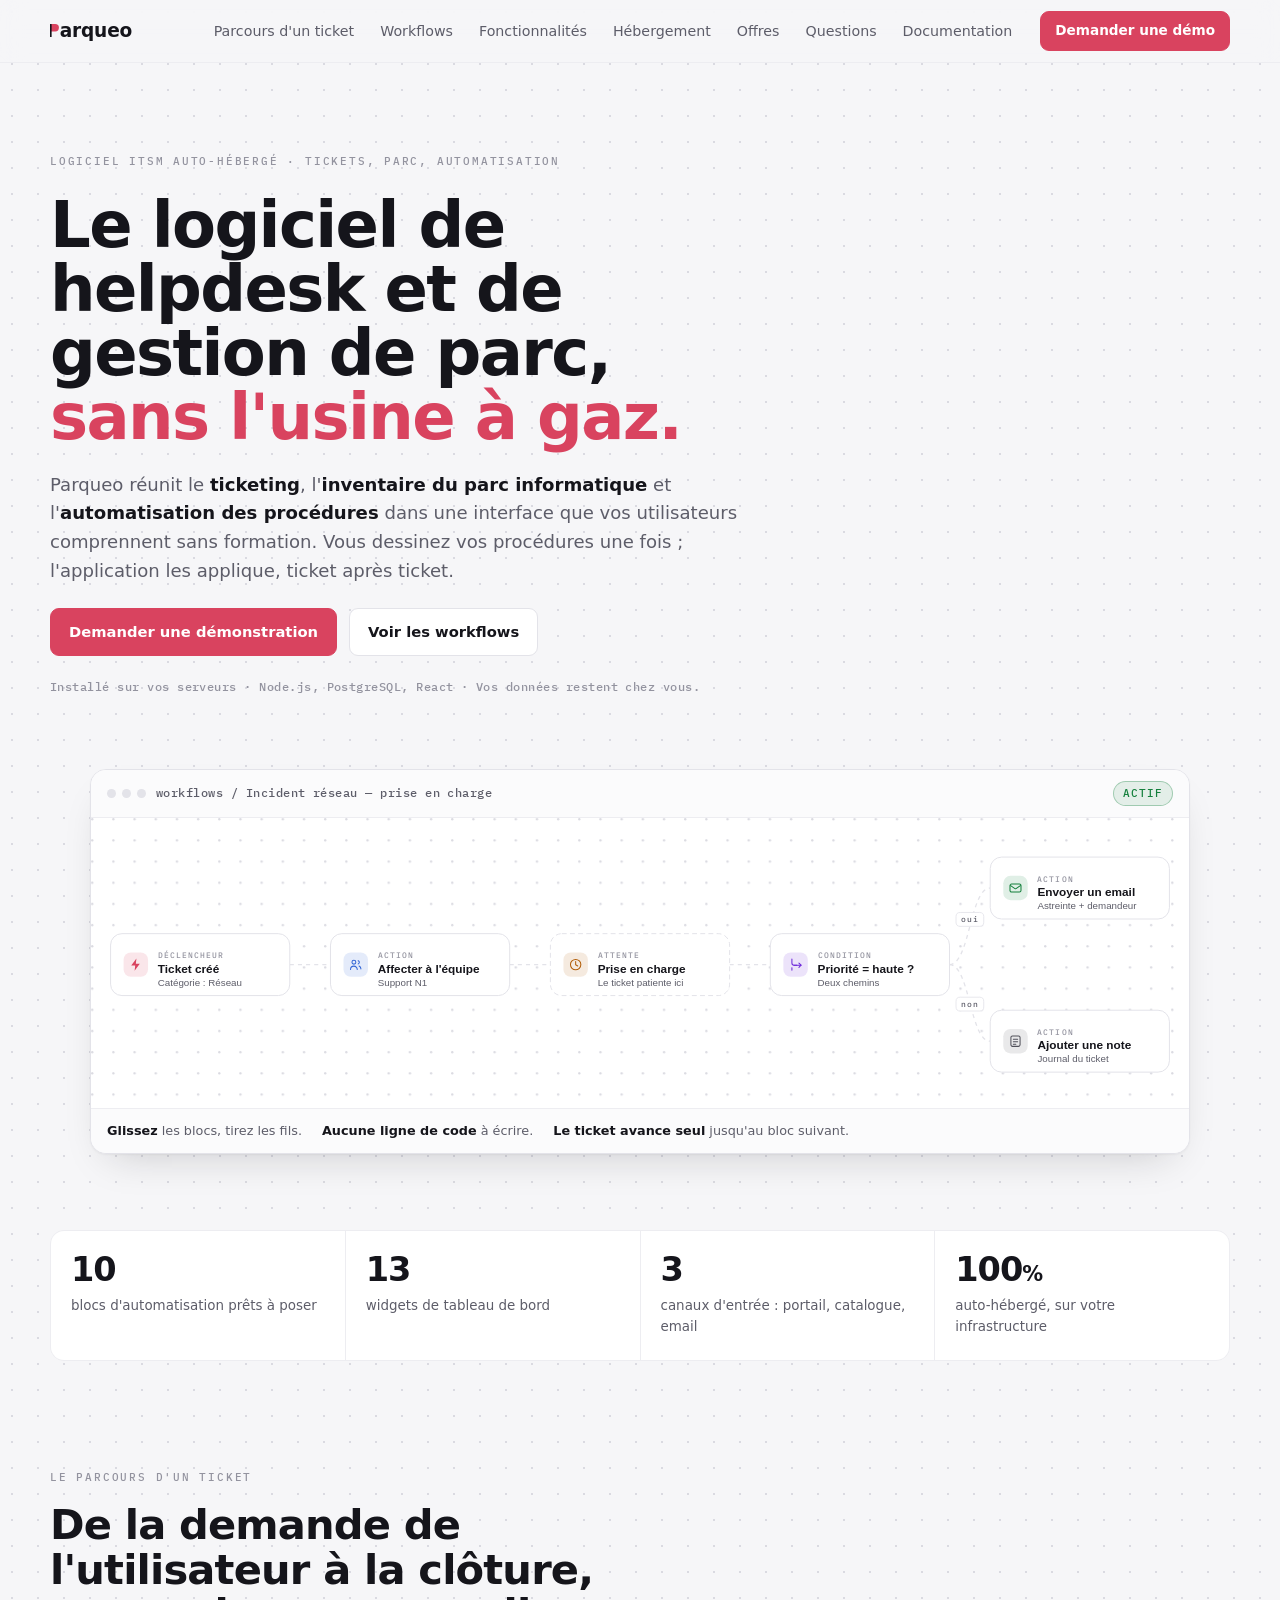
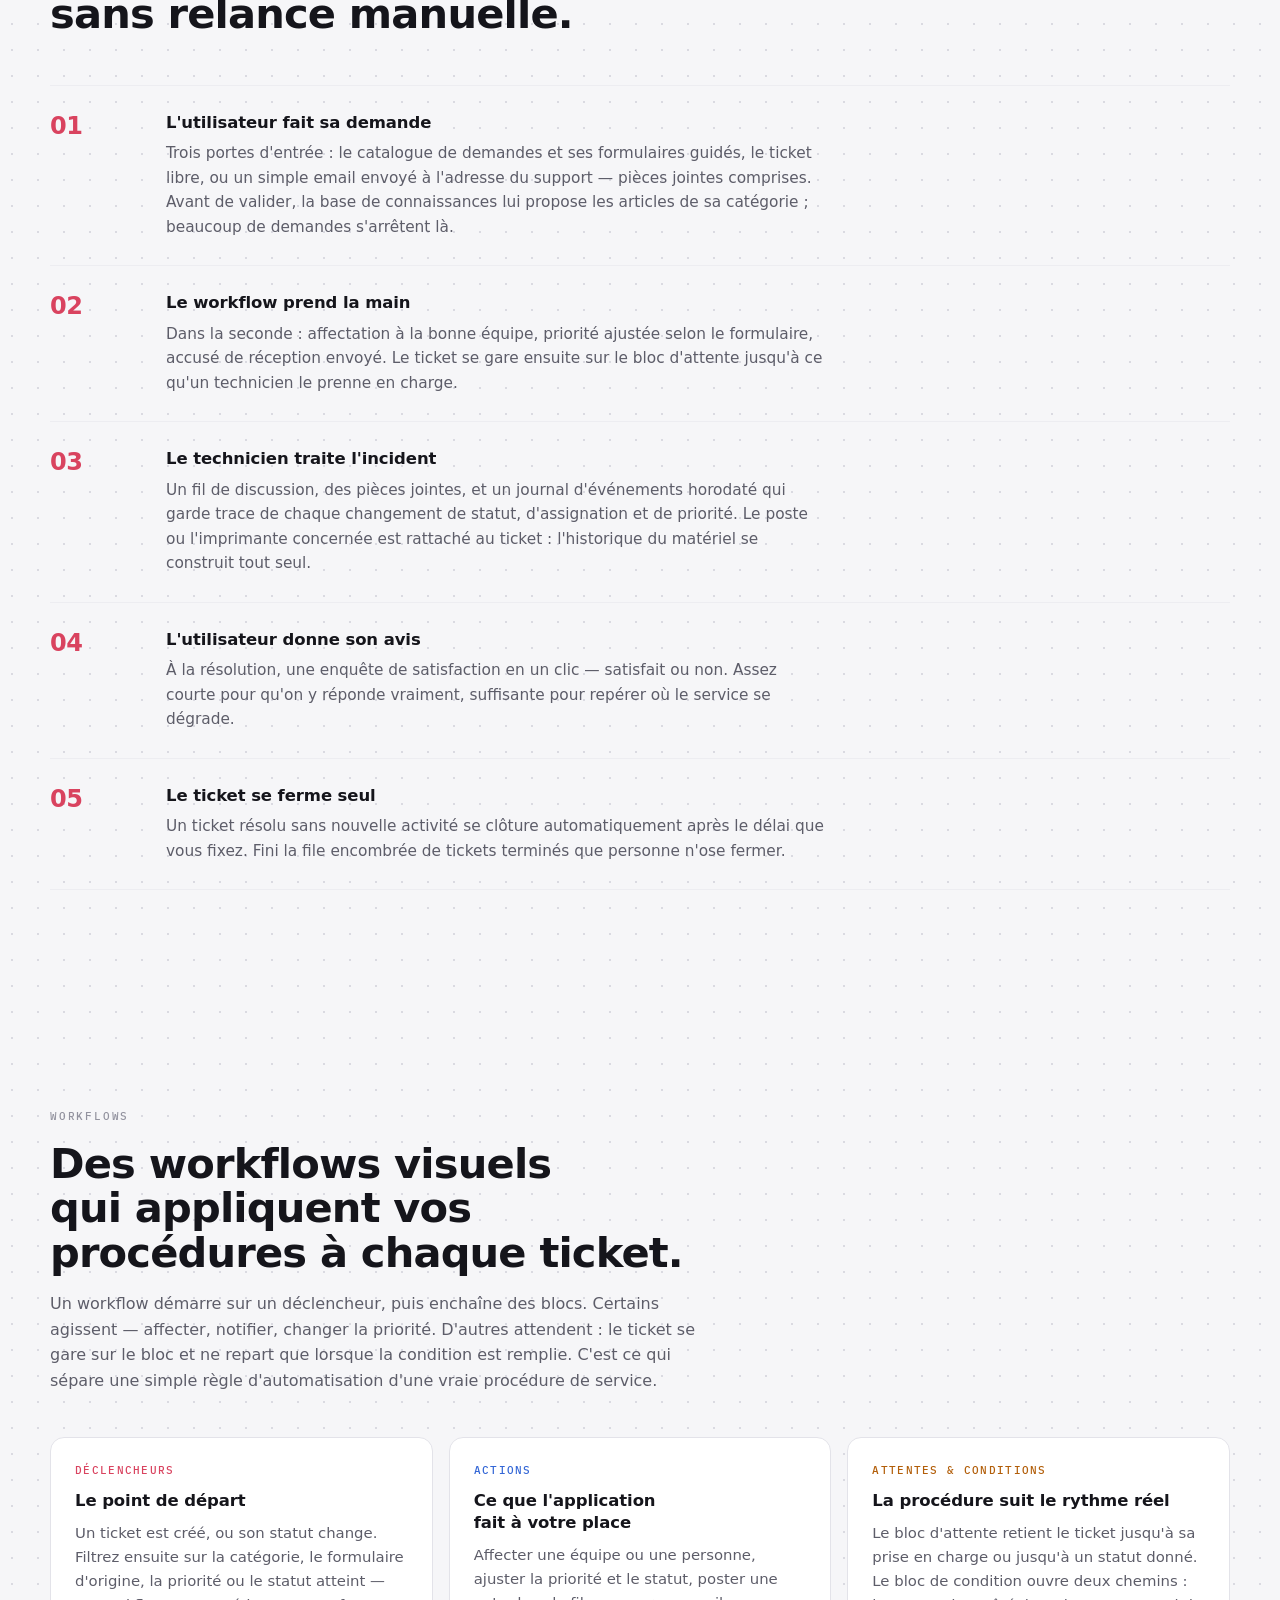
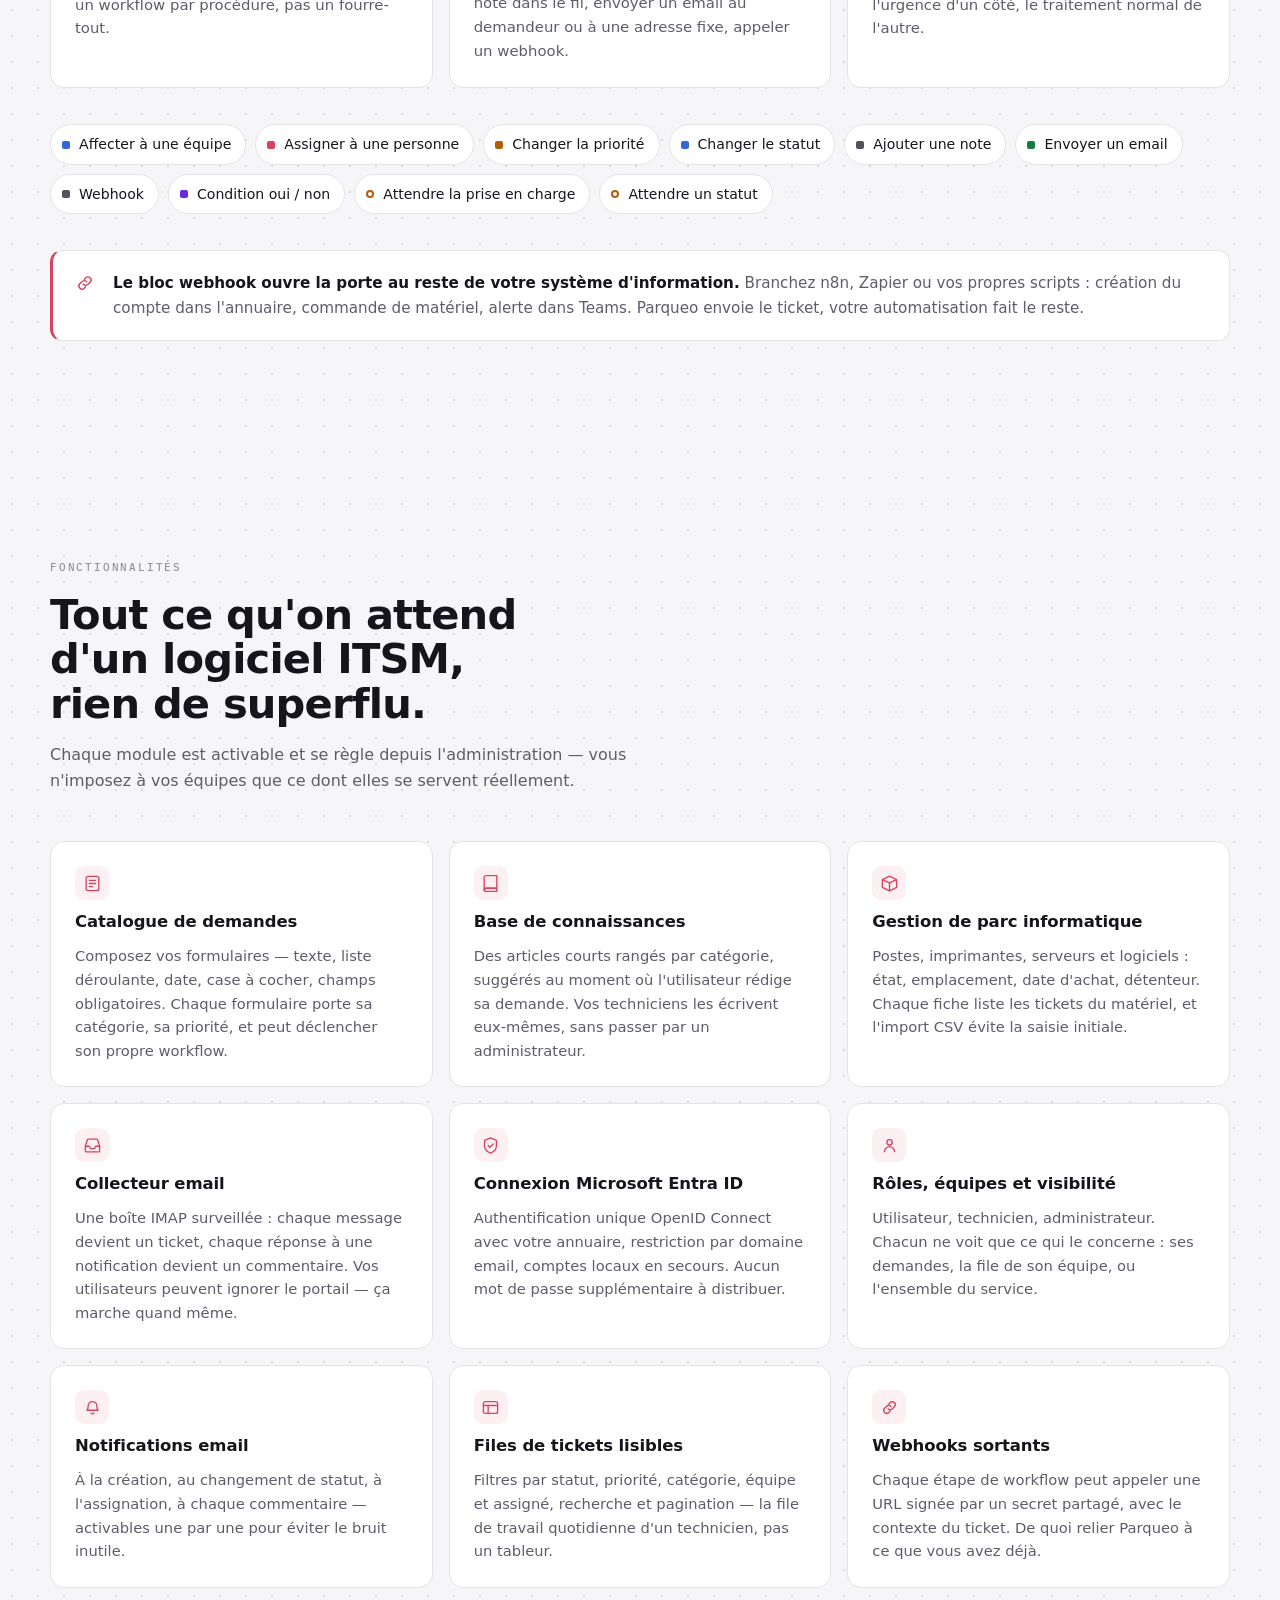
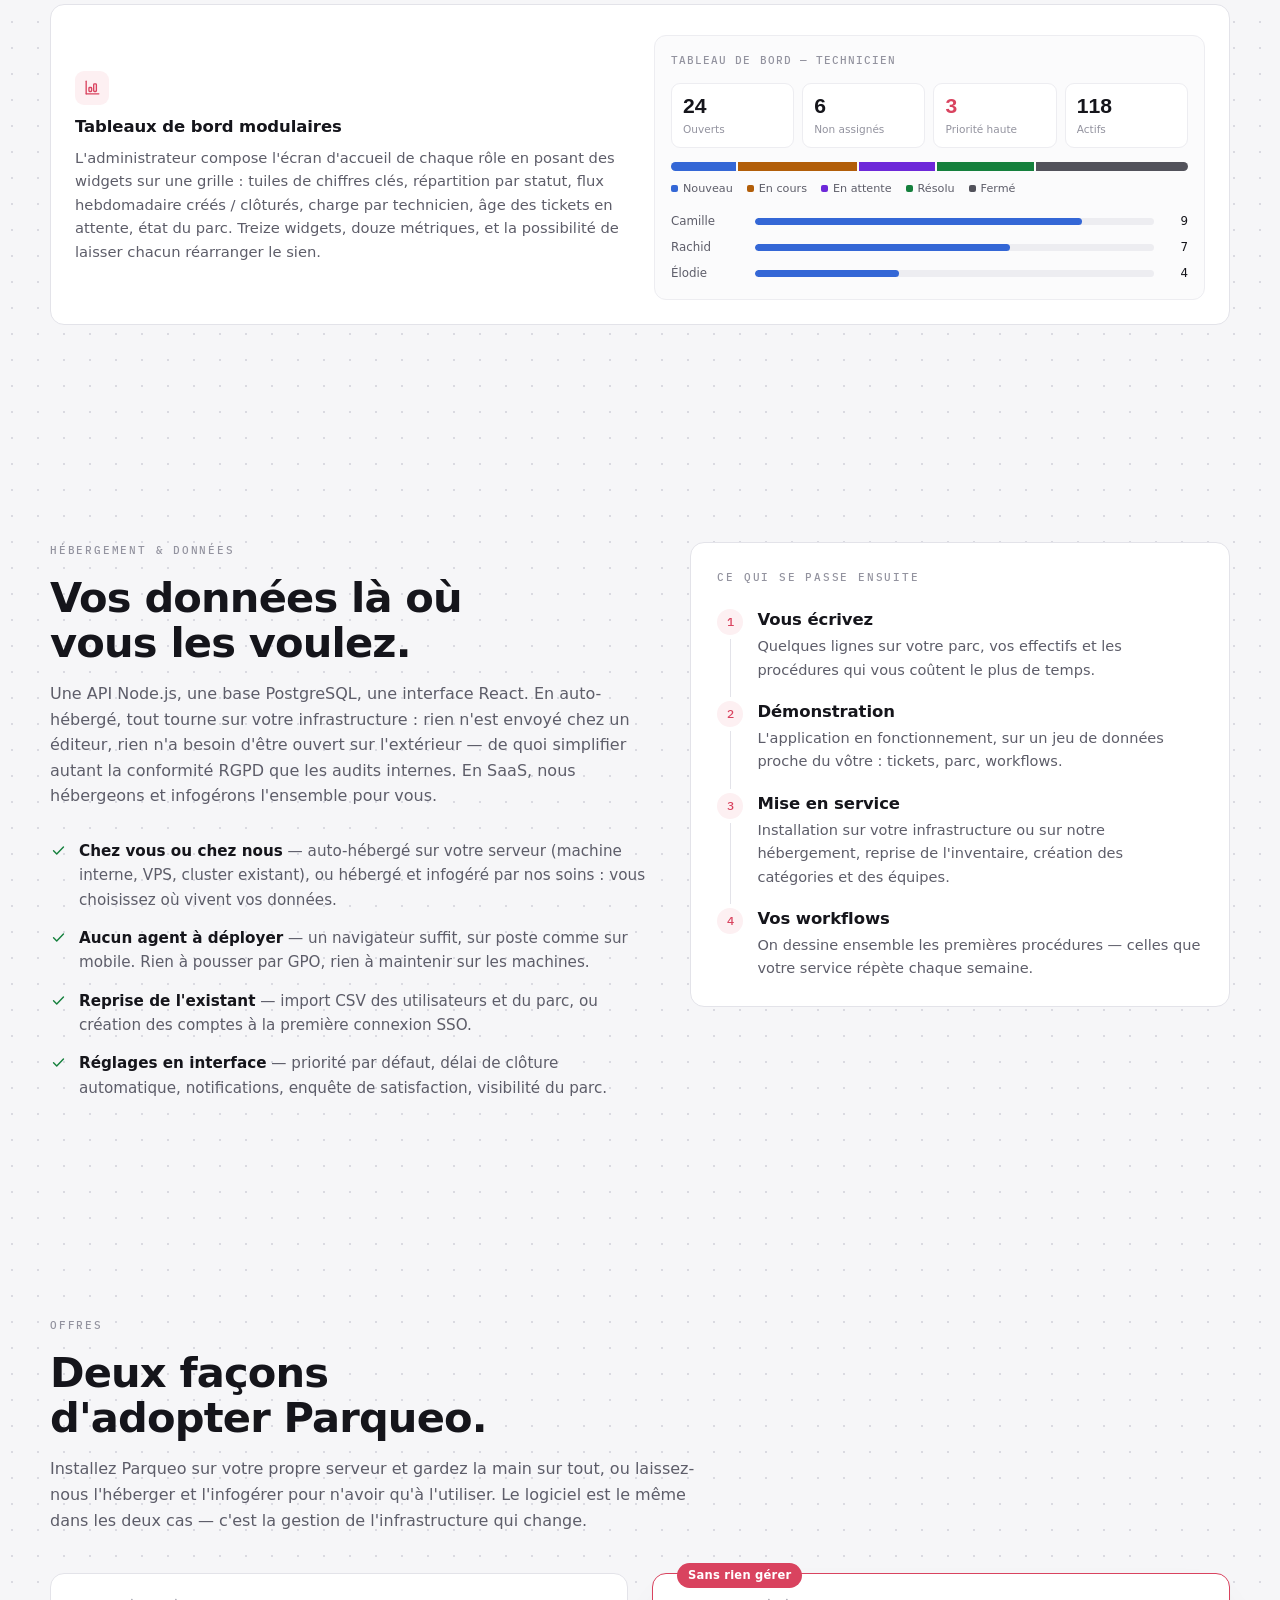
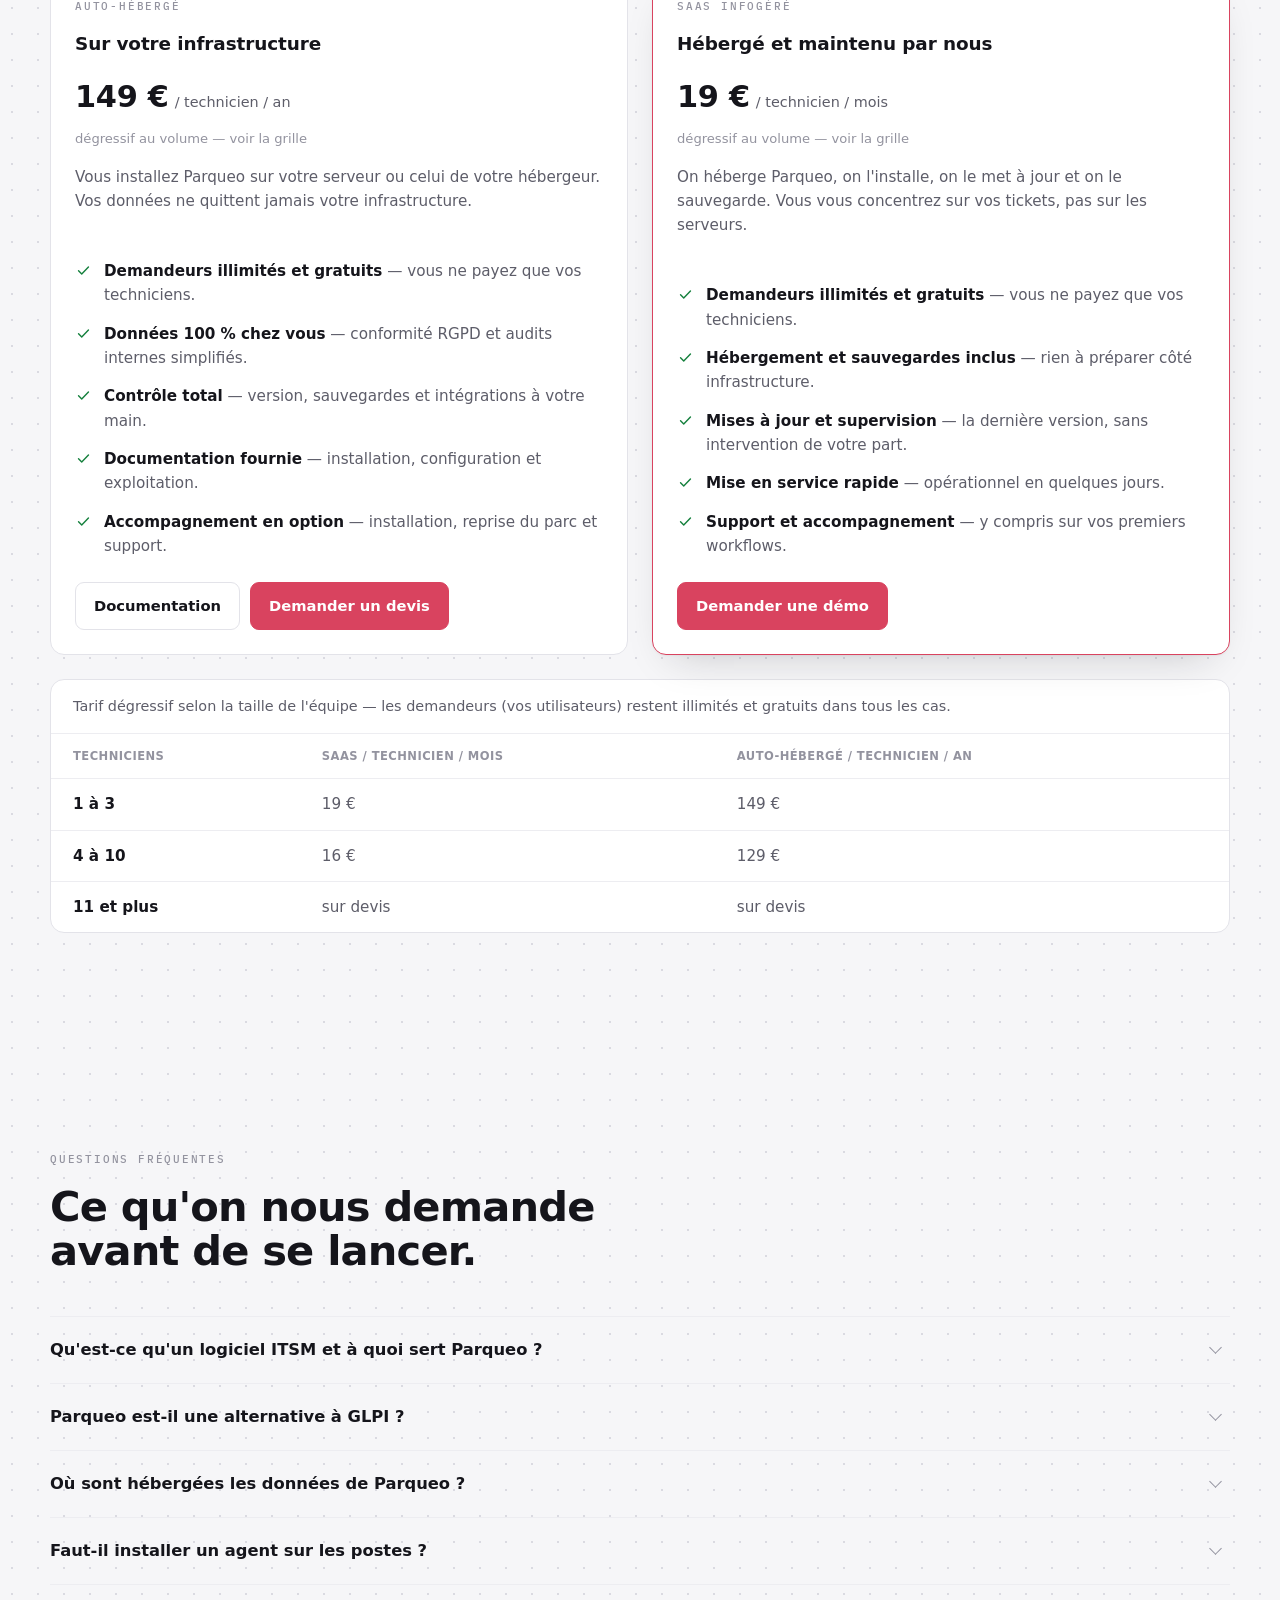
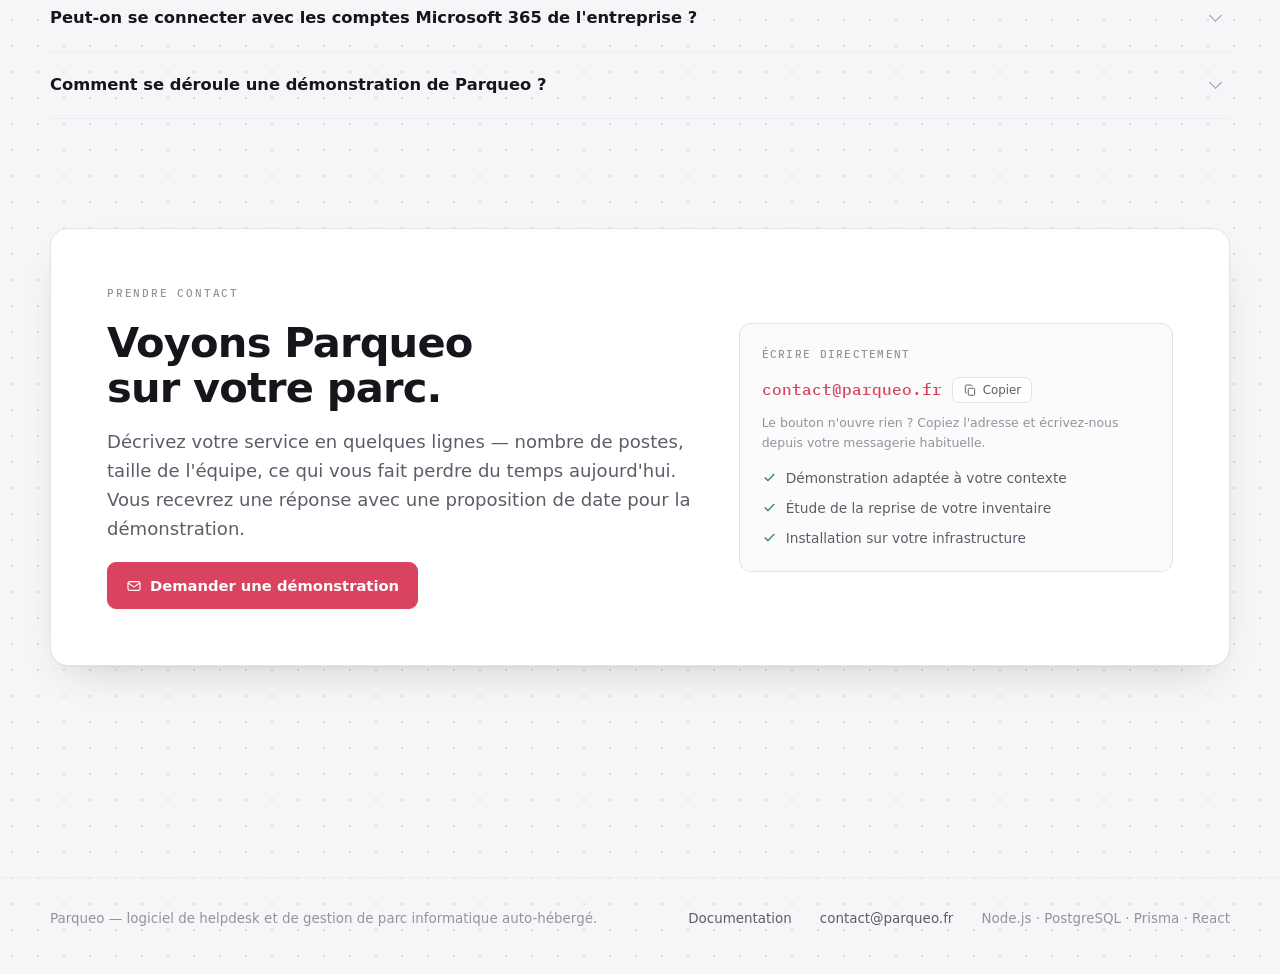
==== index.html @ beb558f3 "Offres : grille de paliers + section données assumant les deux modes - Grille tarifaire dégressive p" ====
<!doctype html>
<!--
  ADRESSE DE CONTACT — à remplacer quand la boîte mail sera prête.
  Cherchez « contact@parqueo.fr » : 8 occurrences (données structurées JSON-LD,
  liens mailto de la section contact, pied de page).

  ADRESSE DU SITE — si vous branchez un nom de domaine, remplacez
  « https://parqueo.fr/ » partout (canonical, Open Graph,
  JSON-LD, sitemap.xml, robots.txt) et ajoutez un fichier CNAME à la racine.
-->
<html lang="fr">
<head>
<meta charset="utf-8">
<meta name="viewport" content="width=device-width, initial-scale=1">
<meta name="color-scheme" content="light dark">

<title>Logiciel de ticketing et gestion de parc informatique | Parqueo</title>
<meta name="description" content="Logiciel de helpdesk et de gestion de parc auto-hébergé : ticketing, inventaire du parc informatique et workflows d'automatisation. Démo sur demande.">
<meta name="robots" content="index, follow, max-snippet:-1, max-image-preview:large, max-video-preview:-1">
<meta name="author" content="Parqueo">
<link rel="canonical" href="https://parqueo.fr/">

<meta property="og:type" content="website">
<meta property="og:site_name" content="Parqueo">
<meta property="og:locale" content="fr_FR">
<meta property="og:url" content="https://parqueo.fr/">
<meta property="og:title" content="Parqueo — logiciel de helpdesk et de gestion de parc informatique">
<meta property="og:description" content="Ticketing, inventaire du parc, catalogue de demandes et workflows visuels, dans un logiciel ITSM auto-hébergé. Démonstration sur demande.">
<meta property="og:image" content="https://parqueo.fr/og-image.png">
<meta property="og:image:width" content="1200">
<meta property="og:image:height" content="630">
<meta property="og:image:alt" content="Parqueo — le helpdesk et la gestion de parc, sans l'usine à gaz.">

<meta name="twitter:card" content="summary_large_image">
<meta name="twitter:title" content="Parqueo — logiciel de helpdesk et de gestion de parc informatique">
<meta name="twitter:description" content="Ticketing, inventaire du parc, catalogue de demandes et workflows visuels, dans un logiciel ITSM auto-hébergé.">
<meta name="twitter:image" content="https://parqueo.fr/og-image.png">

<meta name="theme-color" content="#f6f6f8" media="(prefers-color-scheme: light)">
<meta name="theme-color" content="#0e0e13" media="(prefers-color-scheme: dark)">

<link rel="icon" href="favicon.svg" type="image/svg+xml">
<link rel="preload" href="fonts/archivo.woff2" as="font" type="font/woff2" crossorigin>
<link rel="preload" href="fonts/inter.woff2" as="font" type="font/woff2" crossorigin>

<script type="application/ld+json">
{
  "@context": "https://schema.org",
  "@graph": [
    {
      "@type": "WebSite",
      "@id": "https://parqueo.fr/#website",
      "url": "https://parqueo.fr/",
      "name": "Parqueo",
      "description": "Logiciel de helpdesk et de gestion de parc informatique auto-hébergé.",
      "inLanguage": "fr-FR",
      "publisher": { "@id": "https://parqueo.fr/#organization" }
    },
    {
      "@type": "Organization",
      "@id": "https://parqueo.fr/#organization",
      "name": "Parqueo",
      "url": "https://parqueo.fr/",
      "logo": "https://parqueo.fr/favicon.svg",
      "email": "contact@parqueo.fr",
      "contactPoint": {
        "@type": "ContactPoint",
        "contactType": "sales",
        "email": "contact@parqueo.fr",
        "availableLanguage": ["fr"]
      }
    },
    {
      "@type": "SoftwareApplication",
      "@id": "https://parqueo.fr/#software",
      "name": "Parqueo",
      "applicationCategory": "BusinessApplication",
      "applicationSubCategory": "Logiciel ITSM, helpdesk et gestion de parc informatique",
      "operatingSystem": "Application web (navigateur), serveur Linux",
      "url": "https://parqueo.fr/",
      "image": "https://parqueo.fr/og-image.png",
      "inLanguage": "fr-FR",
      "softwareRequirements": "Node.js, PostgreSQL",
      "description": "Logiciel de helpdesk et de gestion de parc informatique auto-hébergé : ticketing, inventaire des équipements, catalogue de demandes, base de connaissances et workflows d'automatisation visuels.",
      "featureList": [
        "Ticketing avec statuts, priorités, équipes et assignation",
        "Workflows visuels : déclencheurs, actions, blocs d'attente et conditions",
        "Gestion de parc informatique : postes, imprimantes, serveurs, logiciels",
        "Catalogue de demandes et formulaires personnalisables",
        "Base de connaissances suggérée à la création du ticket",
        "Collecteur email IMAP : un message devient un ticket",
        "Authentification SSO Microsoft Entra ID (OpenID Connect)",
        "Tableaux de bord modulaires par rôle",
        "Notifications email et clôture automatique des tickets résolus",
        "Webhooks sortants vers n8n, Zapier ou vos scripts"
      ],
      "publisher": { "@id": "https://parqueo.fr/#organization" }
    },
    {
      "@type": "FAQPage",
      "@id": "https://parqueo.fr/#faq",
      "mainEntity": [
        {
          "@type": "Question",
          "name": "Qu'est-ce qu'un logiciel ITSM et à quoi sert Parqueo ?",
          "acceptedAnswer": {
            "@type": "Answer",
            "text": "Un logiciel ITSM organise le travail d'un service informatique : réception des demandes des utilisateurs, suivi des incidents, inventaire des équipements. Parqueo réunit ces trois volets — ticketing, gestion de parc et automatisation des procédures — dans une seule application web, installée sur vos serveurs."
          }
        },
        {
          "@type": "Question",
          "name": "Parqueo est-il une alternative à GLPI ?",
          "acceptedAnswer": {
            "@type": "Answer",
            "text": "Parqueo couvre les usages quotidiens d'un service informatique — tickets, parc, catalogue de demandes, base de connaissances — avec une interface pensée pour être prise en main sans formation. Les workflows visuels remplacent les règles métier et le plugin de formulaires que l'on ajoute habituellement à GLPI."
          }
        },
        {
          "@type": "Question",
          "name": "Où sont hébergées les données de Parqueo ?",
          "acceptedAnswer": {
            "@type": "Answer",
            "text": "Sur votre infrastructure. Parqueo est une application Node.js avec une base PostgreSQL, installée sur votre serveur ou celui de votre hébergeur. Aucune donnée de ticket, aucun inventaire et aucune pièce jointe ne transite par un service tiers, ce qui simplifie la conformité RGPD."
          }
        },
        {
          "@type": "Question",
          "name": "Faut-il installer un agent sur les postes ?",
          "acceptedAnswer": {
            "@type": "Answer",
            "text": "Non. Parqueo s'utilise depuis un navigateur, sur poste comme sur mobile. L'inventaire du parc se remplit par saisie ou par import CSV, et se met à jour au fil des tickets rattachés aux équipements."
          }
        },
        {
          "@type": "Question",
          "name": "Peut-on se connecter avec les comptes Microsoft 365 de l'entreprise ?",
          "acceptedAnswer": {
            "@type": "Answer",
            "text": "Oui. Parqueo gère l'authentification unique avec Microsoft Entra ID via OpenID Connect, avec restriction par domaine email. Les comptes locaux restent disponibles pour les prestataires ou les accès de secours."
          }
        },
        {
          "@type": "Question",
          "name": "Comment se déroule une démonstration de Parqueo ?",
          "acceptedAnswer": {
            "@type": "Answer",
            "text": "Écrivez-nous en décrivant votre parc et vos procédures actuelles. Nous vous montrons l'application sur un jeu de données proche du vôtre, puis nous étudions ensemble la reprise de votre inventaire et la configuration de vos premiers workflows."
          }
        }
      ]
    }
  ]
}
</script>

<style>
  *, *::before, *::after { box-sizing: border-box; }
  body { margin: 0; }
  img { max-width: 100%; height: auto; }

  @font-face {
    font-family: 'Archivo';
    src: url(fonts/archivo.woff2) format('woff2');
    font-weight: 400 700;
    font-stretch: 100% 125%;
    font-display: swap;
  }
  @font-face {
    font-family: 'InterVar';
    src: url(fonts/inter.woff2) format('woff2');
    font-weight: 100 900;
    font-display: swap;
  }
  @font-face {
    font-family: 'PlexMono';
    src: url(fonts/plexmono.woff2) format('woff2');
    font-weight: 500;
    font-display: swap;
  }

  :root {
    --canvas: #f6f6f8;
    --surface: #ffffff;
    --surface-2: #fbfbfc;
    --line: #e3e3e9;
    --line-soft: #ededf1;
    --ink: #15151b;
    --ink-soft: #5d5d69;
    --ink-faint: #93939f;
    --accent: #d9435f;
    --accent-strong: #bf3651;
    --accent-soft: #fdf0f2;
    --n-blue: #3467d6;
    --n-amber: #b25e09;
    --n-violet: #6d28d9;
    --n-green: #15803d;
    --n-grey: #52525b;
    --dot: #dadae1;
    --on-accent: #ffffff;
    --lift: 0 1px 2px rgba(21, 21, 27, .04), 0 18px 40px -20px rgba(21, 21, 27, .22);
  }

  @media (prefers-color-scheme: dark) {
    :root {
      --canvas: #0e0e13;
      --surface: #16161d;
      --surface-2: #1b1b24;
      --line: #2b2b36;
      --line-soft: #232430;
      --ink: #edeef2;
      --ink-soft: #9fa0ad;
      --ink-faint: #6e6f7c;
      --accent: #ff6b83;
      --accent-strong: #ff8b9d;
      --accent-soft: #2c1720;
      --n-blue: #7ba3f5;
      --n-amber: #dca35c;
      --n-violet: #a98cfb;
      --n-green: #4ec98a;
      --n-grey: #a3a3ae;
      --dot: #262631;
      --on-accent: #1a0d11;
      --lift: 0 1px 2px rgba(0, 0, 0, .4), 0 18px 40px -20px rgba(0, 0, 0, .7);
    }
  }

  :root[data-theme="dark"] {
    --canvas: #0e0e13;
    --surface: #16161d;
    --surface-2: #1b1b24;
    --line: #2b2b36;
    --line-soft: #232430;
    --ink: #edeef2;
    --ink-soft: #9fa0ad;
    --ink-faint: #6e6f7c;
    --accent: #ff6b83;
    --accent-strong: #ff8b9d;
    --accent-soft: #2c1720;
    --n-blue: #7ba3f5;
    --n-amber: #dca35c;
    --n-violet: #a98cfb;
    --n-green: #4ec98a;
    --n-grey: #a3a3ae;
    --dot: #262631;
    --on-accent: #1a0d11;
    --lift: 0 1px 2px rgba(0, 0, 0, .4), 0 18px 40px -20px rgba(0, 0, 0, .7);
  }

  :root[data-theme="light"] {
    --canvas: #f6f6f8;
    --surface: #ffffff;
    --surface-2: #fbfbfc;
    --line: #e3e3e9;
    --line-soft: #ededf1;
    --ink: #15151b;
    --ink-soft: #5d5d69;
    --ink-faint: #93939f;
    --accent: #d9435f;
    --accent-strong: #bf3651;
    --accent-soft: #fdf0f2;
    --n-blue: #3467d6;
    --n-amber: #b25e09;
    --n-violet: #6d28d9;
    --n-green: #15803d;
    --n-grey: #52525b;
    --dot: #dadae1;
    --on-accent: #ffffff;
    --lift: 0 1px 2px rgba(21, 21, 27, .04), 0 18px 40px -20px rgba(21, 21, 27, .22);
  }

  body {
    background-color: var(--canvas);
    background-image: radial-gradient(var(--dot) 1px, transparent 1px);
    background-size: 26px 26px;
    background-position: -1px -1px;
    color: var(--ink);
    font-family: 'InterVar', system-ui, sans-serif;
    font-size: 16px;
    line-height: 1.6;
    -webkit-font-smoothing: antialiased;
    overflow-x: hidden;
  }

  ::selection { background: var(--accent); color: var(--on-accent); }

  a { color: inherit; }

  :is(a, button, summary):focus-visible {
    outline: 2px solid var(--accent);
    outline-offset: 3px;
    border-radius: 4px;
  }

  .wrap { width: min(100% - 40px, 1180px); margin-inline: auto; }

  .skip {
    position: absolute;
    left: -9999px;
    top: 0;
    background: var(--surface);
    padding: 10px 16px;
    border: 1px solid var(--line);
    border-radius: 8px;
    z-index: 100;
  }
  .skip:focus { left: 12px; top: 12px; }

  /* ---------- type ---------- */
  .eyebrow {
    font-family: 'PlexMono', ui-monospace, monospace;
    font-size: .7rem;
    font-weight: 500;
    letter-spacing: .16em;
    text-transform: uppercase;
    color: var(--ink-faint);
  }

  h1, h2, h3, .num {
    font-family: 'Archivo', system-ui, sans-serif;
    font-stretch: 118%;
    text-wrap: balance;
    margin: 0;
  }

  h1 {
    font-size: clamp(2.4rem, 5.6vw, 4rem);
    font-weight: 700;
    line-height: 1;
    letter-spacing: -.025em;
  }

  h2 {
    font-size: clamp(1.85rem, 3.4vw, 2.6rem);
    font-weight: 700;
    line-height: 1.07;
    letter-spacing: -.02em;
  }

  h3 {
    font-family: 'InterVar', system-ui, sans-serif;
    font-stretch: normal;
    font-size: 1.03rem;
    font-weight: 620;
    letter-spacing: -.005em;
    line-height: 1.35;
  }

  p { margin: 0; }
  .lede { font-size: 1.13rem; color: var(--ink-soft); max-width: 62ch; }
  .body-soft { color: var(--ink-soft); max-width: 64ch; }
  strong { font-weight: 600; color: var(--ink); }

  /* ---------- nav ---------- */
  .nav {
    position: sticky;
    top: 0;
    z-index: 40;
    background: color-mix(in srgb, var(--canvas) 82%, transparent);
    backdrop-filter: blur(12px);
    border-bottom: 1px solid var(--line-soft);
  }
  .nav-in { display: flex; align-items: center; gap: 28px; height: 62px; }
  .brand {
    font-size: 1.16rem;
    font-weight: 620;
    letter-spacing: -.01em;
    text-decoration: none;
    margin-right: auto;
    white-space: nowrap;
  }
  /* Le symbole tient lieu de P dans « Parqueo » : cadré au ras de la lettre,
     posé sur la ligne de base, dimensionné en em pour suivre le texte parent.
     .72em = hauteur de capitale ; .48em = ratio exact du tracé (12/18). */
  .brand .mk {
    display: inline-block;
    vertical-align: baseline;
    height: .72em;
    width: .48em;
    margin-right: .045em;
  }
  .nav-links { display: flex; gap: 26px; font-size: .89rem; color: var(--ink-soft); }
  .nav-links a { text-decoration: none; }
  .nav-links a:hover { color: var(--ink); }
  @media (max-width: 900px) { .nav-links { display: none; } }

  /* ---------- boutons ---------- */
  .btn {
    display: inline-flex;
    align-items: center;
    gap: 8px;
    padding: 11px 18px;
    border-radius: 9px;
    font-size: .92rem;
    font-weight: 550;
    text-decoration: none;
    border: 1px solid transparent;
    transition: background-color .15s ease, border-color .15s ease;
  }
  .btn-primary { background: var(--accent); border-color: var(--accent); color: var(--on-accent); }
  .btn-primary:hover { background: var(--accent-strong); border-color: var(--accent-strong); }
  .btn-ghost { border-color: var(--line); background: var(--surface); color: var(--ink); }
  .btn-ghost:hover { border-color: var(--ink-faint); }
  .btn-sm { padding: 8px 14px; font-size: .85rem; }

  /* ---------- hero ---------- */
  .hero { padding-block: clamp(52px, 7vw, 96px) 0; }
  .hero-copy { display: flex; flex-direction: column; gap: 22px; }
  .hero h1 { max-width: 17ch; }
  .hero-accent { color: var(--accent); }
  .hero-cta { display: flex; flex-wrap: wrap; gap: 12px; align-items: center; }
  .hero-note {
    font-family: 'PlexMono', ui-monospace, monospace;
    font-size: .74rem;
    color: var(--ink-faint);
    letter-spacing: .04em;
  }

  /* ---------- canvas workflow ---------- */
  .canvas-panel {
    margin-top: clamp(44px, 6vw, 72px);
    background: var(--surface);
    border: 1px solid var(--line);
    border-radius: 16px;
    box-shadow: var(--lift);
    overflow: hidden;
  }
  .canvas-bar {
    display: flex;
    align-items: center;
    gap: 10px;
    padding: 11px 16px;
    border-bottom: 1px solid var(--line-soft);
    background: var(--surface-2);
  }
  .canvas-bar .dotrow { display: flex; gap: 6px; }
  .canvas-bar .dotrow i { width: 9px; height: 9px; border-radius: 50%; background: var(--line); display: block; }
  .canvas-name {
    font-family: 'PlexMono', ui-monospace, monospace;
    font-size: .74rem;
    color: var(--ink-soft);
    letter-spacing: .04em;
  }
  .canvas-pill {
    margin-left: auto;
    font-family: 'PlexMono', ui-monospace, monospace;
    font-size: .66rem;
    letter-spacing: .1em;
    text-transform: uppercase;
    color: var(--n-green);
    border: 1px solid color-mix(in srgb, var(--n-green) 32%, transparent);
    background: color-mix(in srgb, var(--n-green) 10%, transparent);
    padding: 3px 9px;
    border-radius: 999px;
  }
  .canvas-scroll { overflow-x: auto; }
  .canvas-scroll svg { display: block; width: 100%; min-width: 900px; height: auto; }

  .wf-dots { fill: var(--dot); }
  .wf-wire {
    fill: none;
    stroke: var(--line);
    stroke-width: 1.6;
    stroke-dasharray: 5 5;
    animation: flow 1.4s linear infinite;
  }
  @keyframes flow { to { stroke-dashoffset: -10; } }
  .wf-card { fill: var(--surface); stroke: var(--line); stroke-width: 1.2; }
  .wf-node:hover .wf-card { stroke: var(--nc); }
  .wf-gate .wf-card { stroke-dasharray: 6 4; }
  .wf-chip { fill: color-mix(in srgb, var(--nc) 13%, transparent); }
  .wf-glyph { fill: none; stroke: var(--nc); stroke-width: 1.7; stroke-linecap: round; stroke-linejoin: round; }
  .wf-cap {
    font-family: 'PlexMono', ui-monospace, monospace;
    font-size: 9.5px;
    letter-spacing: .13em;
    fill: var(--ink-faint);
  }
  .wf-title { font-family: 'InterVar', sans-serif; font-size: 14.5px; font-weight: 600; fill: var(--ink); }
  .wf-sub { font-family: 'InterVar', sans-serif; font-size: 12px; fill: var(--ink-soft); }
  .wf-branch-bg { fill: var(--surface); stroke: var(--line); stroke-width: 1; }
  .wf-branch-tx {
    font-family: 'PlexMono', ui-monospace, monospace;
    font-size: 9.5px;
    letter-spacing: .08em;
    fill: var(--ink-soft);
    text-anchor: middle;
  }
  .wf-token { fill: var(--accent); }
  .wf-token-halo { fill: var(--accent); opacity: .18; }
  .canvas-legend {
    display: flex;
    flex-wrap: wrap;
    gap: 8px 20px;
    padding: 12px 16px;
    border-top: 1px solid var(--line-soft);
    background: var(--surface-2);
    font-size: .8rem;
    color: var(--ink-soft);
  }
  .canvas-legend b { font-weight: 600; color: var(--ink); }

  /* ---------- chiffres ---------- */
  .stats {
    display: grid;
    grid-template-columns: repeat(4, 1fr);
    gap: 1px;
    background: var(--line-soft);
    border: 1px solid var(--line-soft);
    border-radius: 14px;
    overflow: hidden;
    margin-top: clamp(48px, 6vw, 76px);
  }
  .stat { background: var(--surface); padding: 22px 20px; }
  .stat .num {
    display: block;
    font-size: 2.1rem;
    font-weight: 700;
    letter-spacing: -.03em;
    font-variant-numeric: tabular-nums;
    line-height: 1;
  }
  .stat .lbl { display: block; margin-top: 8px; font-size: .84rem; color: var(--ink-soft); }
  @media (max-width: 760px) { .stats { grid-template-columns: repeat(2, 1fr); } }

  /* ---------- sections ---------- */
  .sec { padding-block: clamp(72px, 8.5vw, 124px); }
  .sec-head { display: flex; flex-direction: column; gap: 16px; max-width: 66ch; }

  .card { background: var(--surface); border: 1px solid var(--line); border-radius: 14px; padding: 24px; }

  .trio { display: grid; grid-template-columns: repeat(3, 1fr); gap: 16px; margin-top: 44px; }
  .trio .card { display: flex; flex-direction: column; gap: 10px; }
  .trio .kicker {
    font-family: 'PlexMono', ui-monospace, monospace;
    font-size: .68rem;
    letter-spacing: .12em;
    text-transform: uppercase;
    color: var(--nc, var(--accent));
  }
  .trio p { font-size: .93rem; color: var(--ink-soft); }
  @media (max-width: 860px) { .trio { grid-template-columns: 1fr; } }

  .blocks { display: flex; flex-wrap: wrap; gap: 9px; margin-top: 36px; }
  .block {
    display: inline-flex;
    align-items: center;
    gap: 9px;
    padding: 8px 14px 8px 11px;
    border: 1px solid var(--line);
    border-radius: 999px;
    background: var(--surface);
    font-size: .88rem;
    white-space: nowrap;
  }
  .block i { width: 8px; height: 8px; border-radius: 2px; background: var(--nc); display: block; flex: none; }
  .block.is-gate i { border-radius: 50%; background: transparent; border: 2px solid var(--nc); }

  .callout {
    margin-top: 36px;
    display: flex;
    gap: 18px;
    align-items: flex-start;
    border: 1px solid var(--line);
    border-left: 3px solid var(--accent);
    background: var(--surface);
    border-radius: 12px;
    padding: 20px 22px;
  }
  .callout svg { flex: none; margin-top: 2px; color: var(--accent); }
  .callout p { font-size: .95rem; color: var(--ink-soft); }

  /* ---------- parcours ---------- */
  .steps { margin-top: 48px; display: flex; flex-direction: column; }
  .step {
    display: grid;
    grid-template-columns: 88px 1fr;
    gap: 28px;
    padding-block: 26px;
    border-top: 1px solid var(--line-soft);
    align-items: start;
  }
  .step:last-child { border-bottom: 1px solid var(--line-soft); }
  .step .num {
    font-size: 1.5rem;
    font-weight: 700;
    color: var(--accent);
    font-variant-numeric: tabular-nums;
    letter-spacing: -.02em;
    line-height: 1.2;
  }
  .step-body { display: flex; flex-direction: column; gap: 7px; }
  .step-body p { color: var(--ink-soft); max-width: 68ch; font-size: .96rem; }
  @media (max-width: 660px) { .step { grid-template-columns: 1fr; gap: 8px; } }

  /* ---------- fonctionnalités ---------- */
  .grid-feat { display: grid; grid-template-columns: repeat(3, 1fr); gap: 16px; margin-top: 48px; }
  .feat { display: flex; flex-direction: column; gap: 11px; }
  .feat-ico {
    width: 34px;
    height: 34px;
    border-radius: 9px;
    display: grid;
    place-items: center;
    background: var(--accent-soft);
    color: var(--accent);
    flex: none;
  }
  .feat p { font-size: .92rem; color: var(--ink-soft); }
  .feat-wide { grid-column: span 3; }
  @media (max-width: 900px) {
    .grid-feat { grid-template-columns: repeat(2, 1fr); }
    .feat-wide { grid-column: span 2; }
  }
  @media (max-width: 600px) {
    .grid-feat { grid-template-columns: 1fr; }
    .feat-wide { grid-column: span 1; }
  }

  .dash { display: grid; grid-template-columns: 1fr 1fr; gap: 28px; align-items: center; margin-top: 6px; }
  @media (max-width: 900px) { .dash { grid-template-columns: 1fr; } }
  .dash-mock {
    background: var(--surface-2);
    border: 1px solid var(--line-soft);
    border-radius: 12px;
    padding: 16px;
    display: flex;
    flex-direction: column;
    gap: 14px;
  }
  .tiles { display: grid; grid-template-columns: repeat(4, 1fr); gap: 8px; }
  .tile { background: var(--surface); border: 1px solid var(--line-soft); border-radius: 9px; padding: 10px 11px; }
  .tile .t-num {
    font-family: 'Archivo', sans-serif;
    font-stretch: 118%;
    font-weight: 700;
    font-size: 1.32rem;
    font-variant-numeric: tabular-nums;
    line-height: 1.1;
  }
  .tile .t-lbl { font-size: .66rem; color: var(--ink-faint); line-height: 1.3; margin-top: 3px; display: block; }
  .tile.is-accent .t-num { color: var(--accent); }
  .segbar { display: flex; height: 9px; border-radius: 999px; overflow: hidden; gap: 2px; }
  .segbar span { display: block; }
  .seglegend { display: flex; flex-wrap: wrap; gap: 4px 14px; font-size: .7rem; color: var(--ink-soft); }
  .seglegend span { display: inline-flex; align-items: center; gap: 5px; }
  .seglegend i { width: 7px; height: 7px; border-radius: 2px; display: block; }
  .loadrows { display: flex; flex-direction: column; gap: 7px; }
  .loadrow {
    display: grid;
    grid-template-columns: 74px 1fr 24px;
    align-items: center;
    gap: 10px;
    font-size: .74rem;
    color: var(--ink-soft);
  }
  .loadrow .bar { height: 7px; background: var(--line-soft); border-radius: 999px; overflow: hidden; }
  .loadrow .bar span { display: block; height: 100%; background: var(--n-blue); border-radius: 999px; }
  .loadrow .val { text-align: right; font-variant-numeric: tabular-nums; color: var(--ink); }
  .mock-cap {
    font-family: 'PlexMono', ui-monospace, monospace;
    font-size: .66rem;
    letter-spacing: .1em;
    text-transform: uppercase;
    color: var(--ink-faint);
  }

  /* ---------- hébergement ---------- */
  .deploy { display: grid; grid-template-columns: 1.05fr .95fr; gap: 44px; align-items: start; }
  @media (max-width: 900px) { .deploy { grid-template-columns: 1fr; gap: 28px; } }
  .checks { display: flex; flex-direction: column; gap: 14px; margin-top: 30px; }
  .check { display: flex; gap: 12px; align-items: flex-start; font-size: .95rem; }
  .check svg { flex: none; color: var(--n-green); margin-top: 3px; }
  .check span { color: var(--ink-soft); }

  .flow-card { background: var(--surface); border: 1px solid var(--line); border-radius: 14px; padding: 26px; }
  .flow-list { list-style: none; margin: 22px 0 0; padding: 0; }
  .flow-list li {
    display: grid;
    grid-template-columns: 26px 1fr;
    gap: 14px;
    padding-bottom: 20px;
    position: relative;
  }
  .flow-list li:last-child { padding-bottom: 0; }
  .flow-list li:not(:last-child)::before {
    content: "";
    position: absolute;
    left: 12.5px;
    top: 30px;
    bottom: 4px;
    width: 1px;
    background: var(--line);
  }
  .flow-list .pip {
    width: 26px;
    height: 26px;
    border-radius: 50%;
    background: var(--accent-soft);
    color: var(--accent);
    display: grid;
    place-items: center;
    font-family: 'PlexMono', ui-monospace, monospace;
    font-size: .72rem;
    position: relative;
    z-index: 1;
  }
  .flow-list p { font-size: .91rem; color: var(--ink-soft); margin-top: 3px; }

  /* ---------- offres ---------- */
  .offers { display: grid; grid-template-columns: 1fr 1fr; gap: 24px; margin-top: 40px; align-items: stretch; }
  @media (max-width: 900px) { .offers { grid-template-columns: 1fr; } }
  .offer { display: flex; flex-direction: column; gap: 16px; position: relative; }
  .offer.featured { border-color: var(--accent); box-shadow: var(--lift); }
  .offer-badge {
    position: absolute; top: -11px; left: 24px;
    background: var(--accent); color: var(--on-accent);
    font-size: .72rem; font-weight: 600; letter-spacing: .02em;
    padding: 3px 11px; border-radius: 999px;
  }
  .offer h3 { font-size: 1.15rem; }
  .offer .price { display: flex; align-items: baseline; flex-wrap: wrap; gap: 6px; }
  .offer .price em { color: var(--ink-faint); font-size: .82rem; font-style: normal; width: 100%; }
  .offer .price b { font-size: 1.9rem; font-weight: 700; letter-spacing: -.01em; }
  .offer .price span { color: var(--ink-soft); font-size: .9rem; }
  .offer .offer-desc { color: var(--ink-soft); font-size: .95rem; }
  .offer .offer-cta { margin-top: auto; display: flex; gap: 10px; flex-wrap: wrap; padding-top: 8px; }
  .tarifs { margin-top: 24px; border: 1px solid var(--line); border-radius: 14px; background: var(--surface); overflow: hidden; }
  .tarifs-title { padding: 15px 22px; font-size: .9rem; color: var(--ink-soft); border-bottom: 1px solid var(--line-soft); }
  .tarifs .t-scroll { overflow-x: auto; }
  .tarifs table { width: 100%; border-collapse: collapse; font-size: .95rem; }
  .tarifs th, .tarifs td { padding: 13px 22px; text-align: left; white-space: nowrap; }
  .tarifs thead th { font-size: .72rem; text-transform: uppercase; letter-spacing: .04em; color: var(--ink-faint); font-weight: 600; border-bottom: 1px solid var(--line-soft); }
  .tarifs tbody tr + tr td { border-top: 1px solid var(--line-soft); }
  .tarifs td:first-child { font-weight: 600; }
  .tarifs td:not(:first-child) { color: var(--ink-soft); font-variant-numeric: tabular-nums; }

  /* ---------- questions ---------- */
  .faq { margin-top: 42px; border-top: 1px solid var(--line-soft); }
  .faq details { border-bottom: 1px solid var(--line-soft); }
  .faq summary {
    cursor: pointer;
    padding: 20px 40px 20px 0;
    position: relative;
    font-weight: 600;
    font-size: 1.02rem;
    list-style: none;
  }
  .faq summary::-webkit-details-marker { display: none; }
  .faq summary::after {
    content: "";
    position: absolute;
    right: 10px;
    top: 26px;
    width: 9px;
    height: 9px;
    border-right: 1.8px solid var(--ink-faint);
    border-bottom: 1.8px solid var(--ink-faint);
    transform: rotate(45deg);
    transition: transform .18s ease;
  }
  .faq details[open] summary::after { transform: rotate(-135deg); top: 30px; }
  .faq .answer { padding: 0 40px 22px 0; color: var(--ink-soft); max-width: 76ch; }
  .faq .answer a { color: var(--accent); }

  /* ---------- contact ---------- */
  .cta {
    background: var(--surface);
    border: 1px solid var(--line);
    border-radius: 18px;
    padding: clamp(32px, 5vw, 56px);
    display: grid;
    grid-template-columns: 1.15fr .85fr;
    gap: 44px;
    align-items: center;
    box-shadow: var(--lift);
  }
  @media (max-width: 900px) { .cta { grid-template-columns: 1fr; gap: 30px; } }
  .cta-copy { display: flex; flex-direction: column; gap: 18px; align-items: flex-start; }
  .cta h2 { max-width: 17ch; }
  .mail-box {
    border: 1px solid var(--line);
    border-radius: 12px;
    background: var(--surface-2);
    padding: 22px;
    display: flex;
    flex-direction: column;
    gap: 14px;
  }
  .mail-lbl {
    font-family: 'PlexMono', ui-monospace, monospace;
    font-size: .66rem;
    letter-spacing: .12em;
    text-transform: uppercase;
    color: var(--ink-faint);
  }
  a.mail {
    font-family: 'PlexMono', ui-monospace, monospace;
    font-size: 1rem;
    color: var(--accent);
    text-decoration: none;
    word-break: break-all;
  }
  a.mail:hover { text-decoration: underline; }
  /* Un mailto: reste muet quand aucun client mail n'est déclaré sur le poste :
     l'adresse doit rester récupérable à la main. */
  .mail-row { display: flex; align-items: center; gap: 10px; flex-wrap: wrap; }
  .btn-copy {
    display: inline-flex;
    align-items: center;
    gap: 6px;
    flex: none;
    padding: 5px 10px;
    border: 1px solid var(--line);
    border-radius: 7px;
    background: var(--surface);
    color: var(--ink-soft);
    font-family: inherit;
    font-size: .74rem;
    cursor: pointer;
    transition: border-color .15s ease, color .15s ease;
  }
  .btn-copy:hover { border-color: var(--ink-faint); color: var(--ink); }
  .btn-copy[data-done] { color: var(--n-green); border-color: var(--n-green); }
  .mail-hint { font-size: .78rem; color: var(--ink-faint); margin: -4px 0 0; }
  .mail-box ul { list-style: none; margin: 0; padding: 0; display: flex; flex-direction: column; gap: 8px; }
  .mail-box li { display: flex; gap: 9px; align-items: flex-start; font-size: .86rem; color: var(--ink-soft); }
  .mail-box li svg { flex: none; color: var(--n-green); margin-top: 3px; }

  footer { border-top: 1px solid var(--line-soft); margin-top: clamp(64px, 8vw, 110px); padding-block: 30px 44px; }
  .foot-in {
    display: flex;
    flex-wrap: wrap;
    gap: 14px 28px;
    align-items: center;
    font-size: .84rem;
    color: var(--ink-faint);
  }
  .foot-in a { color: var(--ink-soft); text-decoration: none; }
  .foot-in a:hover { color: var(--ink); }
  .foot-in .sep { margin-left: auto; }

  @media (prefers-reduced-motion: reduce) {
    .wf-wire { animation: none; }
    * { transition-duration: .01ms !important; }
  }
</style>
</head>
<body>

<a class="skip" href="#contenu">Aller au contenu</a>

<svg width="0" height="0" style="position:absolute" aria-hidden="true" focusable="false">
  <defs>
    <symbol id="i-bolt" viewBox="0 0 24 24"><path d="M13 2 4.5 13.5H11L10 22l8.5-11.5H12z"/></symbol>
    <symbol id="i-team" viewBox="0 0 24 24"><circle cx="9" cy="8" r="3.2"/><path d="M3.5 20a5.5 5.5 0 0 1 11 0"/><path d="M16 5.5a3 3 0 0 1 0 5.6M17.5 14.4A5.4 5.4 0 0 1 20.5 19"/></symbol>
    <symbol id="i-clock" viewBox="0 0 24 24"><circle cx="12" cy="12" r="8.5"/><path d="M12 7v5.3l3.4 2"/></symbol>
    <symbol id="i-branch" viewBox="0 0 24 24"><path d="M6 3v6.5c0 2 1.6 3.5 3.5 3.5H14"/><path d="M6 21v-4"/><path d="M17.5 9.5 21 13l-3.5 3.5"/><path d="M9.5 13H21"/></symbol>
    <symbol id="i-mail" viewBox="0 0 24 24" fill="none" stroke="currentColor" stroke-width="1.7" stroke-linecap="round" stroke-linejoin="round"><rect x="3" y="5.5" width="18" height="13" rx="2.5"/><path d="m4 8 7.1 4.9a1.6 1.6 0 0 0 1.8 0L20 8"/></symbol>
    <symbol id="i-mail-plain" viewBox="0 0 24 24"><rect x="3" y="5.5" width="18" height="13" rx="2.5"/><path d="m4 8 7.1 4.9a1.6 1.6 0 0 0 1.8 0L20 8"/></symbol>
    <symbol id="i-note" viewBox="0 0 24 24"><rect x="4.5" y="3.5" width="15" height="17" rx="2.5"/><path d="M8.5 9h7M8.5 13h7M8.5 17h4"/></symbol>
    <symbol id="i-form" viewBox="0 0 24 24" fill="none" stroke="currentColor" stroke-width="1.7" stroke-linecap="round"><rect x="4" y="3" width="16" height="18" rx="2.5"/><path d="M8 8h8M8 12h8M8 16h4"/></symbol>
    <symbol id="i-book" viewBox="0 0 24 24" fill="none" stroke="currentColor" stroke-width="1.7" stroke-linecap="round" stroke-linejoin="round"><path d="M4 4.5A2.5 2.5 0 0 1 6.5 2H20v16H6.5A2.5 2.5 0 0 0 4 20.5z"/><path d="M4 20.5A2.5 2.5 0 0 1 6.5 18H20v4H6.5A2.5 2.5 0 0 1 4 19.5z"/></symbol>
    <symbol id="i-box" viewBox="0 0 24 24" fill="none" stroke="currentColor" stroke-width="1.7" stroke-linejoin="round"><path d="M12 2.8 21 7v10l-9 4.2L3 17V7z"/><path d="M3 7l9 4.2L21 7M12 11.2V21"/></symbol>
    <symbol id="i-inbox" viewBox="0 0 24 24" fill="none" stroke="currentColor" stroke-width="1.7" stroke-linecap="round" stroke-linejoin="round"><path d="M3 13h5l1.5 3h5L16 13h5"/><path d="M5.4 5.2 3 13v5.5A1.5 1.5 0 0 0 4.5 20h15a1.5 1.5 0 0 0 1.5-1.5V13l-2.4-7.8A1.6 1.6 0 0 0 17 4H7a1.6 1.6 0 0 0-1.6 1.2z"/></symbol>
    <symbol id="i-shield" viewBox="0 0 24 24" fill="none" stroke="currentColor" stroke-width="1.7" stroke-linecap="round" stroke-linejoin="round"><path d="M12 2.5 4.5 5.5V12c0 4.6 3.1 8 7.5 9.5 4.4-1.5 7.5-4.9 7.5-9.5V5.5z"/><path d="m9 12 2.2 2.2L15.5 10"/></symbol>
    <symbol id="i-chart" viewBox="0 0 24 24" fill="none" stroke="currentColor" stroke-width="1.7" stroke-linecap="round"><path d="M4 20V4"/><path d="M4 20h16"/><rect x="7.5" y="12" width="3.4" height="5" rx="1"/><rect x="13.5" y="7.5" width="3.4" height="9.5" rx="1"/></symbol>
    <symbol id="i-users" viewBox="0 0 24 24" fill="none" stroke="currentColor" stroke-width="1.7" stroke-linecap="round"><circle cx="12" cy="8" r="3.4"/><path d="M5.5 20a6.5 6.5 0 0 1 13 0"/></symbol>
    <symbol id="i-bell" viewBox="0 0 24 24" fill="none" stroke="currentColor" stroke-width="1.7" stroke-linecap="round" stroke-linejoin="round"><path d="M6.5 10a5.5 5.5 0 0 1 11 0c0 4 1.5 5.5 1.5 5.5H5s1.5-1.5 1.5-5.5z"/><path d="M10.2 19a2 2 0 0 0 3.6 0"/></symbol>
    <symbol id="i-table" viewBox="0 0 24 24" fill="none" stroke="currentColor" stroke-width="1.7" stroke-linejoin="round"><rect x="3" y="4.5" width="18" height="15" rx="2.5"/><path d="M3 9.5h18M9 9.5V19"/></symbol>
    <symbol id="i-link" viewBox="0 0 24 24" fill="none" stroke="currentColor" stroke-width="1.7" stroke-linecap="round"><path d="M10 13.5a3.6 3.6 0 0 0 5.3.4l2.9-2.9a3.7 3.7 0 0 0-5.3-5.2l-1.7 1.7"/><path d="M14 10.5a3.6 3.6 0 0 0-5.3-.4l-2.9 2.9a3.7 3.7 0 0 0 5.3 5.2l1.7-1.7"/></symbol>
    <symbol id="i-check" viewBox="0 0 24 24" fill="none" stroke="currentColor" stroke-width="2" stroke-linecap="round" stroke-linejoin="round"><path d="m5 12.5 4.5 4.5L19 7"/></symbol>
    <symbol id="i-copy" viewBox="0 0 24 24" fill="none" stroke="currentColor" stroke-width="1.7" stroke-linejoin="round"><rect x="9" y="9" width="11" height="12" rx="2.2"/><path d="M15.5 5.8A2.2 2.2 0 0 0 13.3 3.5H6.2A2.2 2.2 0 0 0 4 5.8v9.4a2.2 2.2 0 0 0 2.2 2.2"/></symbol>
  </defs>
</svg>

<header class="nav">
  <div class="wrap nav-in">
    <a class="brand" href="#top" aria-label="Parqueo">
      <svg class="mk" viewBox="6 3 12 18" fill="none" aria-hidden="true">
        <path d="M7 3h6a5 5 0 0 1 0 10H7z" fill="var(--accent)"/>
        <path d="M7 4v16" stroke="currentColor" stroke-width="2.4" stroke-linecap="round"/>
      </svg>arqueo</a>
    <nav class="nav-links" aria-label="Navigation principale">
      <a href="#parcours">Parcours d'un ticket</a>
      <a href="#workflows">Workflows</a>
      <a href="#fonctions">Fonctionnalités</a>
      <a href="#hebergement">Hébergement</a>
      <a href="#offres">Offres</a>
      <a href="#faq">Questions</a>
      <a href="/docs/">Documentation</a>
    </nav>
    <a class="btn btn-primary btn-sm" href="#contact">Demander une démo</a>
  </div>
</header>

<main id="contenu">
  <section class="wrap hero" id="top" aria-labelledby="titre-principal">
    <div class="hero-copy">
      <p class="eyebrow">Logiciel ITSM auto-hébergé · tickets, parc, automatisation</p>
      <h1 id="titre-principal">
        Le logiciel de helpdesk et de gestion de parc, <span class="hero-accent">sans l'usine à gaz.</span>
      </h1>
      <p class="lede">
        Parqueo réunit le <strong>ticketing</strong>, l'<strong>inventaire du parc informatique</strong>
        et l'<strong>automatisation des procédures</strong> dans une interface que vos utilisateurs
        comprennent sans formation. Vous dessinez vos procédures une fois&nbsp;; l'application les
        applique, ticket après ticket.
      </p>
      <div class="hero-cta">
        <a class="btn btn-primary" href="#contact">Demander une démonstration</a>
        <a class="btn btn-ghost" href="#workflows">Voir les workflows</a>
      </div>
      <p class="hero-note">Installé sur vos serveurs · Node.js, PostgreSQL, React · Vos données restent chez vous.</p>
    </div>

    <figure class="canvas-panel">
      <figcaption class="canvas-bar">
        <span class="dotrow"><i></i><i></i><i></i></span>
        <span class="canvas-name">workflows / Incident réseau — prise en charge</span>
        <span class="canvas-pill">Actif</span>
      </figcaption>
      <div class="canvas-scroll">
        <svg viewBox="0 0 1348 356" role="img" aria-label="Éditeur de workflow de Parqueo : un ticket créé dans la catégorie Réseau est affecté à l'équipe Support N1, attend sa prise en charge, puis selon sa priorité déclenche l'envoi d'un email ou l'ajout d'une note.">
          <defs>
            <pattern id="wf-dots" width="26" height="26" patternUnits="userSpaceOnUse">
              <circle class="wf-dots" cx="1.5" cy="1.5" r="1.4"/>
            </pattern>
          </defs>

          <rect width="1348" height="356" fill="url(#wf-dots)"/>

          <path class="wf-wire" d="M244 180 H294"/>
          <path class="wf-wire" d="M514 180 H564"/>
          <path class="wf-wire" d="M784 180 H834"/>
          <path class="wf-wire" d="M1054 180 C1079 180 1079 86 1104 86"/>
          <path class="wf-wire" d="M1054 180 C1079 180 1079 274 1104 274"/>

          <g id="wf-token">
            <circle class="wf-token-halo" r="9"/>
            <circle class="wf-token" r="4.5"/>
            <animateMotion dur="6s" repeatCount="indefinite" calcMode="linear"
              keyPoints="0;0.47;0.47;1" keyTimes="0;0.42;0.66;1"
              path="M244 180 H1054 C1079 180 1079 86 1104 86"/>
          </g>

          <g class="wf-node" style="--nc: var(--accent)" transform="translate(24,142)">
            <rect class="wf-card" width="220" height="76" rx="14"/>
            <rect class="wf-chip" x="16" y="23" width="30" height="30" rx="9"/>
            <use href="#i-bolt" x="22" y="29" width="18" height="18" fill="var(--nc)"/>
            <text class="wf-cap" x="58" y="30">DÉCLENCHEUR</text>
            <text class="wf-title" x="58" y="48">Ticket créé</text>
            <text class="wf-sub" x="58" y="64">Catégorie : Réseau</text>
          </g>

          <g class="wf-node" style="--nc: var(--n-blue)" transform="translate(294,142)">
            <rect class="wf-card" width="220" height="76" rx="14"/>
            <rect class="wf-chip" x="16" y="23" width="30" height="30" rx="9"/>
            <use href="#i-team" x="22" y="29" width="18" height="18" class="wf-glyph"/>
            <text class="wf-cap" x="58" y="30">ACTION</text>
            <text class="wf-title" x="58" y="48">Affecter à l'équipe</text>
            <text class="wf-sub" x="58" y="64">Support N1</text>
          </g>

          <g class="wf-node wf-gate" style="--nc: var(--n-amber)" transform="translate(564,142)">
            <rect class="wf-card" width="220" height="76" rx="14"/>
            <rect class="wf-chip" x="16" y="23" width="30" height="30" rx="9"/>
            <use href="#i-clock" x="22" y="29" width="18" height="18" class="wf-glyph"/>
            <text class="wf-cap" x="58" y="30">ATTENTE</text>
            <text class="wf-title" x="58" y="48">Prise en charge</text>
            <text class="wf-sub" x="58" y="64">Le ticket patiente ici</text>
          </g>

          <g class="wf-node" style="--nc: var(--n-violet)" transform="translate(834,142)">
            <rect class="wf-card" width="220" height="76" rx="14"/>
            <rect class="wf-chip" x="16" y="23" width="30" height="30" rx="9"/>
            <use href="#i-branch" x="22" y="29" width="18" height="18" class="wf-glyph"/>
            <text class="wf-cap" x="58" y="30">CONDITION</text>
            <text class="wf-title" x="58" y="48">Priorité = haute ?</text>
            <text class="wf-sub" x="58" y="64">Deux chemins</text>
          </g>

          <g class="wf-node" style="--nc: var(--n-green)" transform="translate(1104,48)">
            <rect class="wf-card" width="220" height="76" rx="14"/>
            <rect class="wf-chip" x="16" y="23" width="30" height="30" rx="9"/>
            <use href="#i-mail-plain" x="22" y="29" width="18" height="18" class="wf-glyph"/>
            <text class="wf-cap" x="58" y="30">ACTION</text>
            <text class="wf-title" x="58" y="48">Envoyer un email</text>
            <text class="wf-sub" x="58" y="64">Astreinte + demandeur</text>
          </g>

          <g class="wf-node" style="--nc: var(--n-grey)" transform="translate(1104,236)">
            <rect class="wf-card" width="220" height="76" rx="14"/>
            <rect class="wf-chip" x="16" y="23" width="30" height="30" rx="9"/>
            <use href="#i-note" x="22" y="29" width="18" height="18" class="wf-glyph"/>
            <text class="wf-cap" x="58" y="30">ACTION</text>
            <text class="wf-title" x="58" y="48">Ajouter une note</text>
            <text class="wf-sub" x="58" y="64">Journal du ticket</text>
          </g>

          <g>
            <rect class="wf-branch-bg" x="1062" y="116" width="34" height="17" rx="5"/>
            <text class="wf-branch-tx" x="1079" y="128">oui</text>
            <rect class="wf-branch-bg" x="1062" y="220" width="34" height="17" rx="5"/>
            <text class="wf-branch-tx" x="1079" y="232">non</text>
          </g>
        </svg>
      </div>
      <div class="canvas-legend">
        <span><b>Glissez</b> les blocs, tirez les fils.</span>
        <span><b>Aucune ligne de code</b> à écrire.</span>
        <span><b>Le ticket avance seul</b> jusqu'au bloc suivant.</span>
      </div>
    </figure>

    <div class="stats">
      <div class="stat">
        <span class="num">10</span>
        <span class="lbl">blocs d'automatisation prêts à poser</span>
      </div>
      <div class="stat">
        <span class="num">13</span>
        <span class="lbl">widgets de tableau de bord</span>
      </div>
      <div class="stat">
        <span class="num">3</span>
        <span class="lbl">canaux d'entrée : portail, catalogue, email</span>
      </div>
      <div class="stat">
        <span class="num">100<span style="font-size:1.3rem">%</span></span>
        <span class="lbl">auto-hébergé, sur votre infrastructure</span>
      </div>
    </div>
  </section>

  <section class="wrap sec" id="parcours" aria-labelledby="titre-parcours">
    <div class="sec-head">
      <p class="eyebrow">Le parcours d'un ticket</p>
      <h2 id="titre-parcours">De la demande de l'utilisateur à la clôture, sans relance manuelle.</h2>
    </div>

    <div class="steps">
      <article class="step">
        <span class="num">01</span>
        <div class="step-body">
          <h3>L'utilisateur fait sa demande</h3>
          <p>
            Trois portes d'entrée : le catalogue de demandes et ses formulaires guidés, le ticket
            libre, ou un simple email envoyé à l'adresse du support — pièces jointes comprises. Avant
            de valider, la base de connaissances lui propose les articles de sa catégorie&nbsp;;
            beaucoup de demandes s'arrêtent là.
          </p>
        </div>
      </article>
      <article class="step">
        <span class="num">02</span>
        <div class="step-body">
          <h3>Le workflow prend la main</h3>
          <p>
            Dans la seconde : affectation à la bonne équipe, priorité ajustée selon le formulaire,
            accusé de réception envoyé. Le ticket se gare ensuite sur le bloc d'attente jusqu'à ce
            qu'un technicien le prenne en charge.
          </p>
        </div>
      </article>
      <article class="step">
        <span class="num">03</span>
        <div class="step-body">
          <h3>Le technicien traite l'incident</h3>
          <p>
            Un fil de discussion, des pièces jointes, et un journal d'événements horodaté qui garde
            trace de chaque changement de statut, d'assignation et de priorité. Le poste ou
            l'imprimante concernée est rattaché au ticket : l'historique du matériel se construit
            tout seul.
          </p>
        </div>
      </article>
      <article class="step">
        <span class="num">04</span>
        <div class="step-body">
          <h3>L'utilisateur donne son avis</h3>
          <p>
            À la résolution, une enquête de satisfaction en un clic — satisfait ou non. Assez courte
            pour qu'on y réponde vraiment, suffisante pour repérer où le service se dégrade.
          </p>
        </div>
      </article>
      <article class="step">
        <span class="num">05</span>
        <div class="step-body">
          <h3>Le ticket se ferme seul</h3>
          <p>
            Un ticket résolu sans nouvelle activité se clôture automatiquement après le délai que
            vous fixez. Fini la file encombrée de tickets terminés que personne n'ose fermer.
          </p>
        </div>
      </article>
    </div>
  </section>

  <section class="wrap sec" id="workflows" aria-labelledby="titre-workflows">
    <div class="sec-head">
      <p class="eyebrow">Workflows</p>
      <h2 id="titre-workflows">Des workflows visuels qui appliquent vos procédures à chaque ticket.</h2>
      <p class="body-soft">
        Un workflow démarre sur un déclencheur, puis enchaîne des blocs. Certains agissent —
        affecter, notifier, changer la priorité. D'autres attendent&nbsp;: le ticket se gare sur le
        bloc et ne repart que lorsque la condition est remplie. C'est ce qui sépare une simple règle
        d'automatisation d'une vraie procédure de service.
      </p>
    </div>

    <div class="trio">
      <article class="card" style="--nc: var(--accent)">
        <p class="kicker">Déclencheurs</p>
        <h3>Le point de départ</h3>
        <p>
          Un ticket est créé, ou son statut change. Filtrez ensuite sur la catégorie, le formulaire
          d'origine, la priorité ou le statut atteint — un workflow par procédure, pas un fourre-tout.
        </p>
      </article>
      <article class="card" style="--nc: var(--n-blue)">
        <p class="kicker">Actions</p>
        <h3>Ce que l'application fait à votre place</h3>
        <p>
          Affecter une équipe ou une personne, ajuster la priorité et le statut, poster une note dans
          le fil, envoyer un email au demandeur ou à une adresse fixe, appeler un webhook.
        </p>
      </article>
      <article class="card" style="--nc: var(--n-amber)">
        <p class="kicker">Attentes &amp; conditions</p>
        <h3>La procédure suit le rythme réel</h3>
        <p>
          Le bloc d'attente retient le ticket jusqu'à sa prise en charge ou jusqu'à un statut donné.
          Le bloc de condition ouvre deux chemins : l'urgence d'un côté, le traitement normal de l'autre.
        </p>
      </article>
    </div>

    <div class="blocks">
      <span class="block" style="--nc: var(--n-blue)"><i></i>Affecter à une équipe</span>
      <span class="block" style="--nc: var(--accent)"><i></i>Assigner à une personne</span>
      <span class="block" style="--nc: var(--n-amber)"><i></i>Changer la priorité</span>
      <span class="block" style="--nc: var(--n-blue)"><i></i>Changer le statut</span>
      <span class="block" style="--nc: var(--n-grey)"><i></i>Ajouter une note</span>
      <span class="block" style="--nc: var(--n-green)"><i></i>Envoyer un email</span>
      <span class="block" style="--nc: var(--n-grey)"><i></i>Webhook</span>
      <span class="block" style="--nc: var(--n-violet)"><i></i>Condition oui / non</span>
      <span class="block is-gate" style="--nc: var(--n-amber)"><i></i>Attendre la prise en charge</span>
      <span class="block is-gate" style="--nc: var(--n-amber)"><i></i>Attendre un statut</span>
    </div>

    <div class="callout">
      <svg width="20" height="20" aria-hidden="true"><use href="#i-link"/></svg>
      <p>
        <strong>Le bloc webhook ouvre la porte au reste de votre système d'information.</strong>
        Branchez n8n, Zapier ou vos propres scripts : création du compte dans l'annuaire, commande de
        matériel, alerte dans Teams. Parqueo envoie le ticket, votre automatisation fait le reste.
      </p>
    </div>
  </section>

  <section class="wrap sec" id="fonctions" aria-labelledby="titre-fonctions">
    <div class="sec-head">
      <p class="eyebrow">Fonctionnalités</p>
      <h2 id="titre-fonctions">Tout ce qu'on attend d'un logiciel ITSM, rien de superflu.</h2>
      <p class="body-soft">
        Chaque module est activable et se règle depuis l'administration — vous n'imposez à vos
        équipes que ce dont elles se servent réellement.
      </p>
    </div>

    <div class="grid-feat">
      <article class="card feat">
        <span class="feat-ico"><svg width="19" height="19" aria-hidden="true"><use href="#i-form"/></svg></span>
        <h3>Catalogue de demandes</h3>
        <p>
          Composez vos formulaires — texte, liste déroulante, date, case à cocher, champs
          obligatoires. Chaque formulaire porte sa catégorie, sa priorité, et peut déclencher son
          propre workflow.
        </p>
      </article>
      <article class="card feat">
        <span class="feat-ico"><svg width="19" height="19" aria-hidden="true"><use href="#i-book"/></svg></span>
        <h3>Base de connaissances</h3>
        <p>
          Des articles courts rangés par catégorie, suggérés au moment où l'utilisateur rédige sa
          demande. Vos techniciens les écrivent eux-mêmes, sans passer par un administrateur.
        </p>
      </article>
      <article class="card feat">
        <span class="feat-ico"><svg width="19" height="19" aria-hidden="true"><use href="#i-box"/></svg></span>
        <h3>Gestion de parc informatique</h3>
        <p>
          Postes, imprimantes, serveurs et logiciels : état, emplacement, date d'achat, détenteur.
          Chaque fiche liste les tickets du matériel, et l'import CSV évite la saisie initiale.
        </p>
      </article>
      <article class="card feat">
        <span class="feat-ico"><svg width="19" height="19" aria-hidden="true"><use href="#i-inbox"/></svg></span>
        <h3>Collecteur email</h3>
        <p>
          Une boîte IMAP surveillée : chaque message devient un ticket, chaque réponse à une
          notification devient un commentaire. Vos utilisateurs peuvent ignorer le portail — ça
          marche quand même.
        </p>
      </article>
      <article class="card feat">
        <span class="feat-ico"><svg width="19" height="19" aria-hidden="true"><use href="#i-shield"/></svg></span>
        <h3>Connexion Microsoft Entra ID</h3>
        <p>
          Authentification unique OpenID Connect avec votre annuaire, restriction par domaine email,
          comptes locaux en secours. Aucun mot de passe supplémentaire à distribuer.
        </p>
      </article>
      <article class="card feat">
        <span class="feat-ico"><svg width="19" height="19" aria-hidden="true"><use href="#i-users"/></svg></span>
        <h3>Rôles, équipes et visibilité</h3>
        <p>
          Utilisateur, technicien, administrateur. Chacun ne voit que ce qui le concerne : ses
          demandes, la file de son équipe, ou l'ensemble du service.
        </p>
      </article>
      <article class="card feat">
        <span class="feat-ico"><svg width="19" height="19" aria-hidden="true"><use href="#i-bell"/></svg></span>
        <h3>Notifications email</h3>
        <p>
          À la création, au changement de statut, à l'assignation, à chaque commentaire — activables
          une par une pour éviter le bruit inutile.
        </p>
      </article>
      <article class="card feat">
        <span class="feat-ico"><svg width="19" height="19" aria-hidden="true"><use href="#i-table"/></svg></span>
        <h3>Files de tickets lisibles</h3>
        <p>
          Filtres par statut, priorité, catégorie, équipe et assigné, recherche et pagination — la
          file de travail quotidienne d'un technicien, pas un tableur.
        </p>
      </article>
      <article class="card feat">
        <span class="feat-ico"><svg width="19" height="19" aria-hidden="true"><use href="#i-link"/></svg></span>
        <h3>Webhooks sortants</h3>
        <p>
          Chaque étape de workflow peut appeler une URL signée par un secret partagé, avec le
          contexte du ticket. De quoi relier Parqueo à ce que vous avez déjà.
        </p>
      </article>

      <article class="card feat feat-wide">
        <div class="dash">
          <div>
            <span class="feat-ico"><svg width="19" height="19" aria-hidden="true"><use href="#i-chart"/></svg></span>
            <h3 style="margin-top:11px">Tableaux de bord modulaires</h3>
            <p style="margin-top:8px">
              L'administrateur compose l'écran d'accueil de chaque rôle en posant des widgets sur une
              grille : tuiles de chiffres clés, répartition par statut, flux hebdomadaire créés /
              clôturés, charge par technicien, âge des tickets en attente, état du parc. Treize
              widgets, douze métriques, et la possibilité de laisser chacun réarranger le sien.
            </p>
          </div>
          <div class="dash-mock" aria-hidden="true">
            <span class="mock-cap">Tableau de bord — technicien</span>
            <div class="tiles">
              <div class="tile"><span class="t-num">24</span><span class="t-lbl">Ouverts</span></div>
              <div class="tile"><span class="t-num">6</span><span class="t-lbl">Non assignés</span></div>
              <div class="tile is-accent"><span class="t-num">3</span><span class="t-lbl">Priorité haute</span></div>
              <div class="tile"><span class="t-num">118</span><span class="t-lbl">Actifs</span></div>
            </div>
            <div>
              <div class="segbar">
                <span style="background:var(--n-blue); flex:6"></span>
                <span style="background:var(--n-amber); flex:11"></span>
                <span style="background:var(--n-violet); flex:7"></span>
                <span style="background:var(--n-green); flex:9"></span>
                <span style="background:var(--n-grey); flex:14"></span>
              </div>
              <div class="seglegend" style="margin-top:9px">
                <span><i style="background:var(--n-blue)"></i>Nouveau</span>
                <span><i style="background:var(--n-amber)"></i>En cours</span>
                <span><i style="background:var(--n-violet)"></i>En attente</span>
                <span><i style="background:var(--n-green)"></i>Résolu</span>
                <span><i style="background:var(--n-grey)"></i>Fermé</span>
              </div>
            </div>
            <div class="loadrows">
              <div class="loadrow"><span>Camille</span><span class="bar"><span style="width:82%"></span></span><span class="val">9</span></div>
              <div class="loadrow"><span>Rachid</span><span class="bar"><span style="width:64%"></span></span><span class="val">7</span></div>
              <div class="loadrow"><span>Élodie</span><span class="bar"><span style="width:36%"></span></span><span class="val">4</span></div>
            </div>
          </div>
        </div>
      </article>
    </div>
  </section>

  <section class="wrap sec" id="hebergement" aria-labelledby="titre-hebergement">
    <div class="deploy">
      <div>
        <div class="sec-head">
          <p class="eyebrow">Hébergement &amp; données</p>
          <h2 id="titre-hebergement">Vos données là où vous les voulez.</h2>
          <p class="body-soft">
            Une API Node.js, une base PostgreSQL, une interface React. En auto-hébergé, tout tourne
            sur votre infrastructure : rien n'est envoyé chez un éditeur, rien n'a besoin d'être
            ouvert sur l'extérieur — de quoi simplifier autant la conformité RGPD que les audits
            internes. En SaaS, nous hébergeons et infogérons l'ensemble pour vous.
          </p>
        </div>
        <div class="checks">
          <div class="check">
            <svg width="17" height="17" aria-hidden="true"><use href="#i-check"/></svg>
            <span><strong>Chez vous ou chez nous</strong> — auto-hébergé sur votre serveur (machine interne, VPS, cluster existant), ou hébergé et infogéré par nos soins : vous choisissez où vivent vos données.</span>
          </div>
          <div class="check">
            <svg width="17" height="17" aria-hidden="true"><use href="#i-check"/></svg>
            <span><strong>Aucun agent à déployer</strong> — un navigateur suffit, sur poste comme sur mobile. Rien à pousser par GPO, rien à maintenir sur les machines.</span>
          </div>
          <div class="check">
            <svg width="17" height="17" aria-hidden="true"><use href="#i-check"/></svg>
            <span><strong>Reprise de l'existant</strong> — import CSV des utilisateurs et du parc, ou création des comptes à la première connexion SSO.</span>
          </div>
          <div class="check">
            <svg width="17" height="17" aria-hidden="true"><use href="#i-check"/></svg>
            <span><strong>Réglages en interface</strong> — priorité par défaut, délai de clôture automatique, notifications, enquête de satisfaction, visibilité du parc.</span>
          </div>
        </div>
      </div>

      <div class="flow-card">
        <p class="eyebrow">Ce qui se passe ensuite</p>
        <ol class="flow-list">
          <li>
            <span class="pip">1</span>
            <div>
              <h3>Vous écrivez</h3>
              <p>Quelques lignes sur votre parc, vos effectifs et les procédures qui vous coûtent le plus de temps.</p>
            </div>
          </li>
          <li>
            <span class="pip">2</span>
            <div>
              <h3>Démonstration</h3>
              <p>L'application en fonctionnement, sur un jeu de données proche du vôtre : tickets, parc, workflows.</p>
            </div>
          </li>
          <li>
            <span class="pip">3</span>
            <div>
              <h3>Mise en service</h3>
              <p>Installation sur votre infrastructure ou sur notre hébergement, reprise de l'inventaire, création des catégories et des équipes.</p>
            </div>
          </li>
          <li>
            <span class="pip">4</span>
            <div>
              <h3>Vos workflows</h3>
              <p>On dessine ensemble les premières procédures — celles que votre service répète chaque semaine.</p>
            </div>
          </li>
        </ol>
      </div>
    </div>
  </section>

  <section class="wrap sec" id="offres" aria-labelledby="titre-offres">
    <div class="sec-head">
      <p class="eyebrow">Offres</p>
      <h2 id="titre-offres">Deux façons d'adopter Parqueo.</h2>
      <p class="body-soft">
        Installez Parqueo sur votre propre serveur et gardez la main sur tout, ou laissez-nous
        l'héberger et l'infogérer pour n'avoir qu'à l'utiliser. Le logiciel est le même dans les
        deux cas — c'est la gestion de l'infrastructure qui change.
      </p>
    </div>

    <div class="offers">
      <div class="card offer">
        <p class="eyebrow">Auto-hébergé</p>
        <h3>Sur votre infrastructure</h3>
        <div class="price">
          <b>149 €</b><span>/ technicien / an</span><em>dégressif au volume — voir la grille</em>
        </div>
        <p class="offer-desc">
          Vous installez Parqueo sur votre serveur ou celui de votre hébergeur. Vos données ne
          quittent jamais votre infrastructure.
        </p>
        <div class="checks">
          <div class="check"><svg width="17" height="17" aria-hidden="true"><use href="#i-check"/></svg><span><strong>Demandeurs illimités et gratuits</strong> — vous ne payez que vos techniciens.</span></div>
          <div class="check"><svg width="17" height="17" aria-hidden="true"><use href="#i-check"/></svg><span><strong>Données 100 % chez vous</strong> — conformité RGPD et audits internes simplifiés.</span></div>
          <div class="check"><svg width="17" height="17" aria-hidden="true"><use href="#i-check"/></svg><span><strong>Contrôle total</strong> — version, sauvegardes et intégrations à votre main.</span></div>
          <div class="check"><svg width="17" height="17" aria-hidden="true"><use href="#i-check"/></svg><span><strong>Documentation fournie</strong> — installation, configuration et exploitation.</span></div>
          <div class="check"><svg width="17" height="17" aria-hidden="true"><use href="#i-check"/></svg><span><strong>Accompagnement en option</strong> — installation, reprise du parc et support.</span></div>
        </div>
        <div class="offer-cta">
          <a class="btn btn-ghost" href="/docs/installation/">Documentation</a>
          <a class="btn btn-primary" href="#contact">Demander un devis</a>
        </div>
      </div>

      <div class="card offer featured">
        <span class="offer-badge">Sans rien gérer</span>
        <p class="eyebrow">SaaS infogéré</p>
        <h3>Hébergé et maintenu par nous</h3>
        <div class="price">
          <b>19 €</b><span>/ technicien / mois</span><em>dégressif au volume — voir la grille</em>
        </div>
        <p class="offer-desc">
          On héberge Parqueo, on l'installe, on le met à jour et on le sauvegarde. Vous vous
          concentrez sur vos tickets, pas sur les serveurs.
        </p>
        <div class="checks">
          <div class="check"><svg width="17" height="17" aria-hidden="true"><use href="#i-check"/></svg><span><strong>Demandeurs illimités et gratuits</strong> — vous ne payez que vos techniciens.</span></div>
          <div class="check"><svg width="17" height="17" aria-hidden="true"><use href="#i-check"/></svg><span><strong>Hébergement et sauvegardes inclus</strong> — rien à préparer côté infrastructure.</span></div>
          <div class="check"><svg width="17" height="17" aria-hidden="true"><use href="#i-check"/></svg><span><strong>Mises à jour et supervision</strong> — la dernière version, sans intervention de votre part.</span></div>
          <div class="check"><svg width="17" height="17" aria-hidden="true"><use href="#i-check"/></svg><span><strong>Mise en service rapide</strong> — opérationnel en quelques jours.</span></div>
          <div class="check"><svg width="17" height="17" aria-hidden="true"><use href="#i-check"/></svg><span><strong>Support et accompagnement</strong> — y compris sur vos premiers workflows.</span></div>
        </div>
        <div class="offer-cta">
          <a class="btn btn-primary" href="#contact">Demander une démo</a>
        </div>
      </div>
    </div>

    <div class="tarifs">
      <p class="tarifs-title">Tarif dégressif selon la taille de l'équipe — les demandeurs (vos utilisateurs) restent illimités et gratuits dans tous les cas.</p>
      <div class="t-scroll">
        <table>
          <thead>
            <tr>
              <th scope="col">Techniciens</th>
              <th scope="col">SaaS / technicien / mois</th>
              <th scope="col">Auto-hébergé / technicien / an</th>
            </tr>
          </thead>
          <tbody>
            <tr><td>1 à 3</td><td>19 €</td><td>149 €</td></tr>
            <tr><td>4 à 10</td><td>16 €</td><td>129 €</td></tr>
            <tr><td>11 et plus</td><td>sur devis</td><td>sur devis</td></tr>
          </tbody>
        </table>
      </div>
    </div>
  </section>

  <section class="wrap sec" id="faq" aria-labelledby="titre-faq">
    <div class="sec-head">
      <p class="eyebrow">Questions fréquentes</p>
      <h2 id="titre-faq">Ce qu'on nous demande avant de se lancer.</h2>
    </div>

    <div class="faq">
      <details>
        <summary>Qu'est-ce qu'un logiciel ITSM et à quoi sert Parqueo ?</summary>
        <div class="answer">
          Un logiciel ITSM organise le travail d'un service informatique : réception des demandes des
          utilisateurs, suivi des incidents, inventaire des équipements. Parqueo réunit ces trois
          volets — ticketing, gestion de parc et automatisation des procédures — dans une seule
          application web, installée sur vos serveurs.
        </div>
      </details>
      <details>
        <summary>Parqueo est-il une alternative à GLPI ?</summary>
        <div class="answer">
          Parqueo couvre les usages quotidiens d'un service informatique — tickets, parc, catalogue
          de demandes, base de connaissances — avec une interface pensée pour être prise en main sans
          formation. Les workflows visuels remplacent les règles métier et le plugin de formulaires
          que l'on ajoute habituellement à GLPI. <a href="#contact">Écrivez-nous</a> pour comparer
          sur votre contexte réel.
        </div>
      </details>
      <details>
        <summary>Où sont hébergées les données de Parqueo ?</summary>
        <div class="answer">
          Vous choisissez. En auto-hébergé, tout est installé sur votre serveur ou celui de votre
          hébergeur : aucune donnée de ticket, d'inventaire ou de pièce jointe ne transite par un
          service tiers, ce qui simplifie la conformité RGPD. En SaaS, Parqueo est hébergé et
          infogéré par nos soins — vous n'avez aucune infrastructure à gérer.
        </div>
      </details>
      <details>
        <summary>Faut-il installer un agent sur les postes ?</summary>
        <div class="answer">
          Non. Parqueo s'utilise depuis un navigateur, sur poste comme sur mobile. L'inventaire du
          parc se remplit par saisie ou par import CSV, et se met à jour au fil des tickets rattachés
          aux équipements.
        </div>
      </details>
      <details>
        <summary>Peut-on se connecter avec les comptes Microsoft 365 de l'entreprise ?</summary>
        <div class="answer">
          Oui. Parqueo gère l'authentification unique avec Microsoft Entra ID via OpenID Connect,
          avec restriction par domaine email. Les comptes locaux restent disponibles pour les
          prestataires ou les accès de secours.
        </div>
      </details>
      <details>
        <summary>Comment se déroule une démonstration de Parqueo ?</summary>
        <div class="answer">
          Écrivez-nous en décrivant votre parc et vos procédures actuelles. Nous vous montrons
          l'application sur un jeu de données proche du vôtre, puis nous étudions ensemble la reprise
          de votre inventaire et la configuration de vos premiers workflows.
        </div>
      </details>
    </div>
  </section>

  <section class="wrap sec" id="contact" style="padding-top:0" aria-labelledby="titre-contact">
    <div class="cta">
      <div class="cta-copy">
        <p class="eyebrow">Prendre contact</p>
        <h2 id="titre-contact">Voyons Parqueo sur votre parc.</h2>
        <p class="lede">
          Décrivez votre service en quelques lignes — nombre de postes, taille de l'équipe, ce qui
          vous fait perdre du temps aujourd'hui. Vous recevrez une réponse avec une proposition de
          date pour la démonstration.
        </p>
        <a class="btn btn-primary" href="mailto:contact@parqueo.fr?subject=Demande%20de%20d%C3%A9monstration%20Parqueo">
          <svg width="16" height="16" aria-hidden="true"><use href="#i-mail"/></svg>
          Demander une démonstration
        </a>
      </div>
      <div class="mail-box">
        <span class="mail-lbl">Écrire directement</span>
        <div class="mail-row">
          <a class="mail" href="mailto:contact@parqueo.fr?subject=Demande%20de%20d%C3%A9monstration%20Parqueo">contact@parqueo.fr</a>
          <button type="button" class="btn-copy" data-copy="contact@parqueo.fr">
            <svg width="14" height="14" aria-hidden="true"><use href="#i-copy"/></svg>
            <span class="btn-copy-txt" aria-live="polite">Copier</span>
          </button>
        </div>
        <p class="mail-hint">Le bouton n'ouvre rien ? Copiez l'adresse et écrivez-nous depuis votre messagerie habituelle.</p>
        <ul>
          <li><svg width="15" height="15" aria-hidden="true"><use href="#i-check"/></svg> Démonstration adaptée à votre contexte</li>
          <li><svg width="15" height="15" aria-hidden="true"><use href="#i-check"/></svg> Étude de la reprise de votre inventaire</li>
          <li><svg width="15" height="15" aria-hidden="true"><use href="#i-check"/></svg> Installation sur votre infrastructure</li>
        </ul>
      </div>
    </div>
  </section>
</main>

<footer>
  <div class="wrap foot-in">
    <span>Parqueo — logiciel de helpdesk et de gestion de parc informatique auto-hébergé.</span>
    <span class="sep"></span>
    <a href="/docs/">Documentation</a>
    <a href="mailto:contact@parqueo.fr">contact@parqueo.fr</a>
    <span>Node.js · PostgreSQL · Prisma · React</span>
  </div>
</footer>

<script>
  // Le mouvement SMIL du ticket ne se plie pas aux media queries : on l'arrête à la main.
  if (window.matchMedia('(prefers-reduced-motion: reduce)').matches) {
    document.querySelectorAll('svg').forEach((svg) => svg.pauseAnimations && svg.pauseAnimations());
  }

  // Recours pour les postes sans client mail : le mailto: n'y produit aucun effet.
  document.querySelectorAll('.btn-copy[data-copy]').forEach((btn) => {
    const lbl = btn.querySelector('.btn-copy-txt');
    btn.addEventListener('click', async () => {
      const texte = btn.dataset.copy;
      try {
        await navigator.clipboard.writeText(texte);
      } catch {
        // navigator.clipboard manque hors contexte sécurisé et sur les navigateurs anciens.
        const zone = document.createElement('textarea');
        zone.value = texte;
        zone.setAttribute('readonly', '');
        zone.style.cssText = 'position:fixed;top:0;left:0;opacity:0';
        document.body.appendChild(zone);
        zone.select();
        try { document.execCommand('copy'); } catch { /* rien de plus à tenter */ }
        zone.remove();
      }
      lbl.textContent = 'Copié';
      btn.dataset.done = '';
      clearTimeout(btn._t);
      btn._t = setTimeout(() => { lbl.textContent = 'Copier'; delete btn.dataset.done; }, 2000);
    });
  });
</script>
</body>
</html>
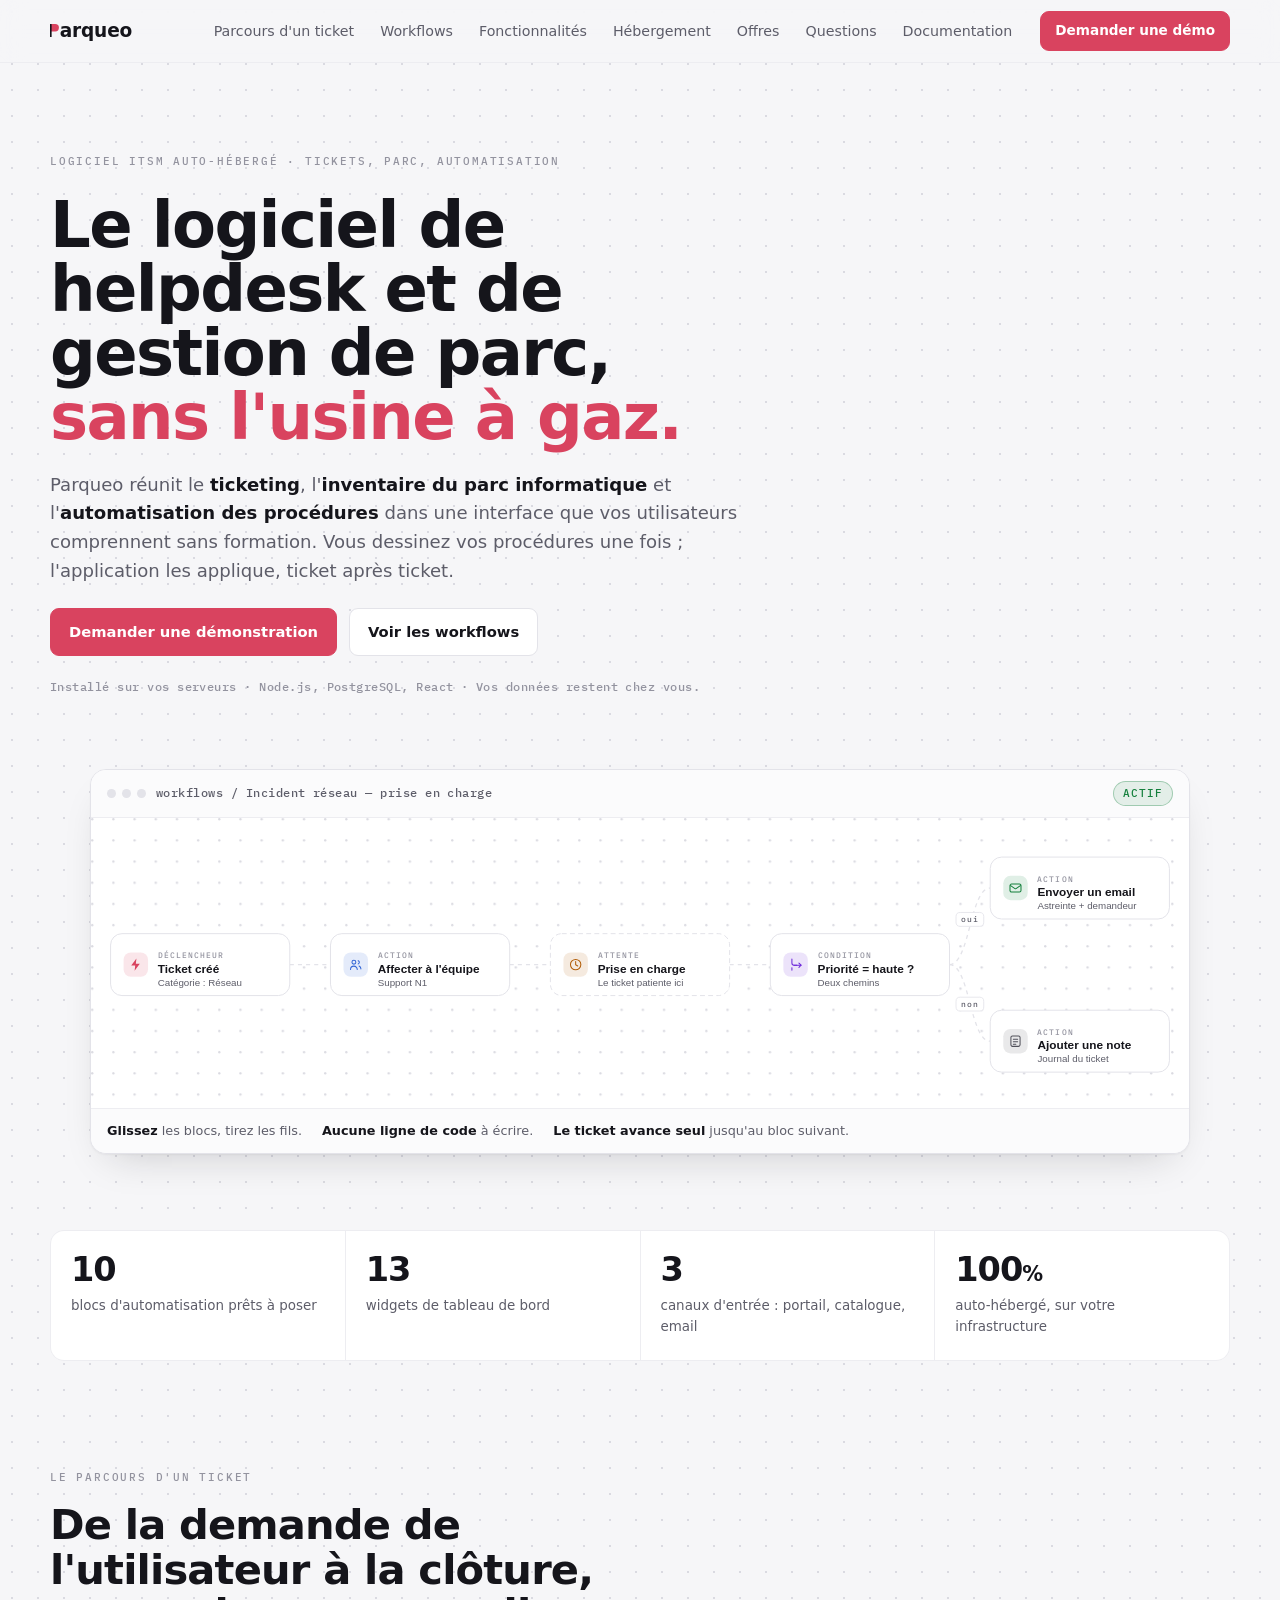
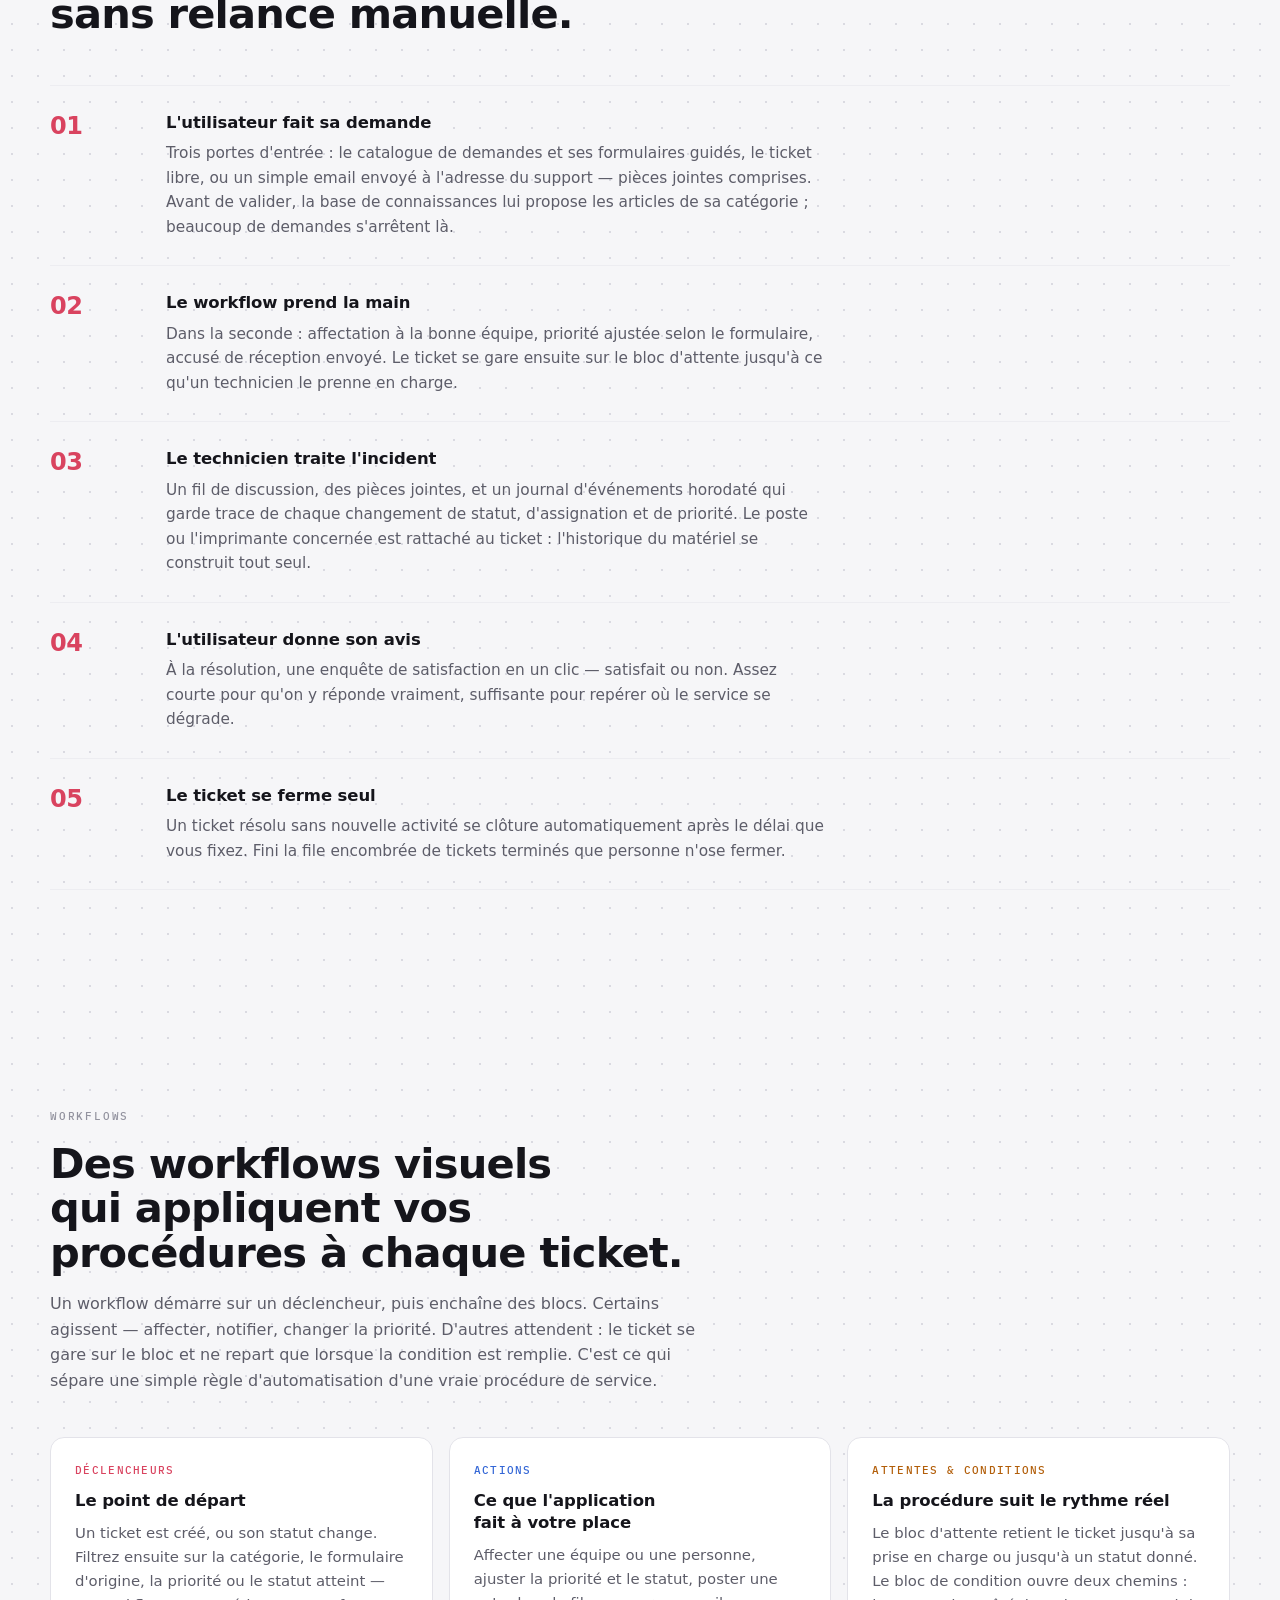
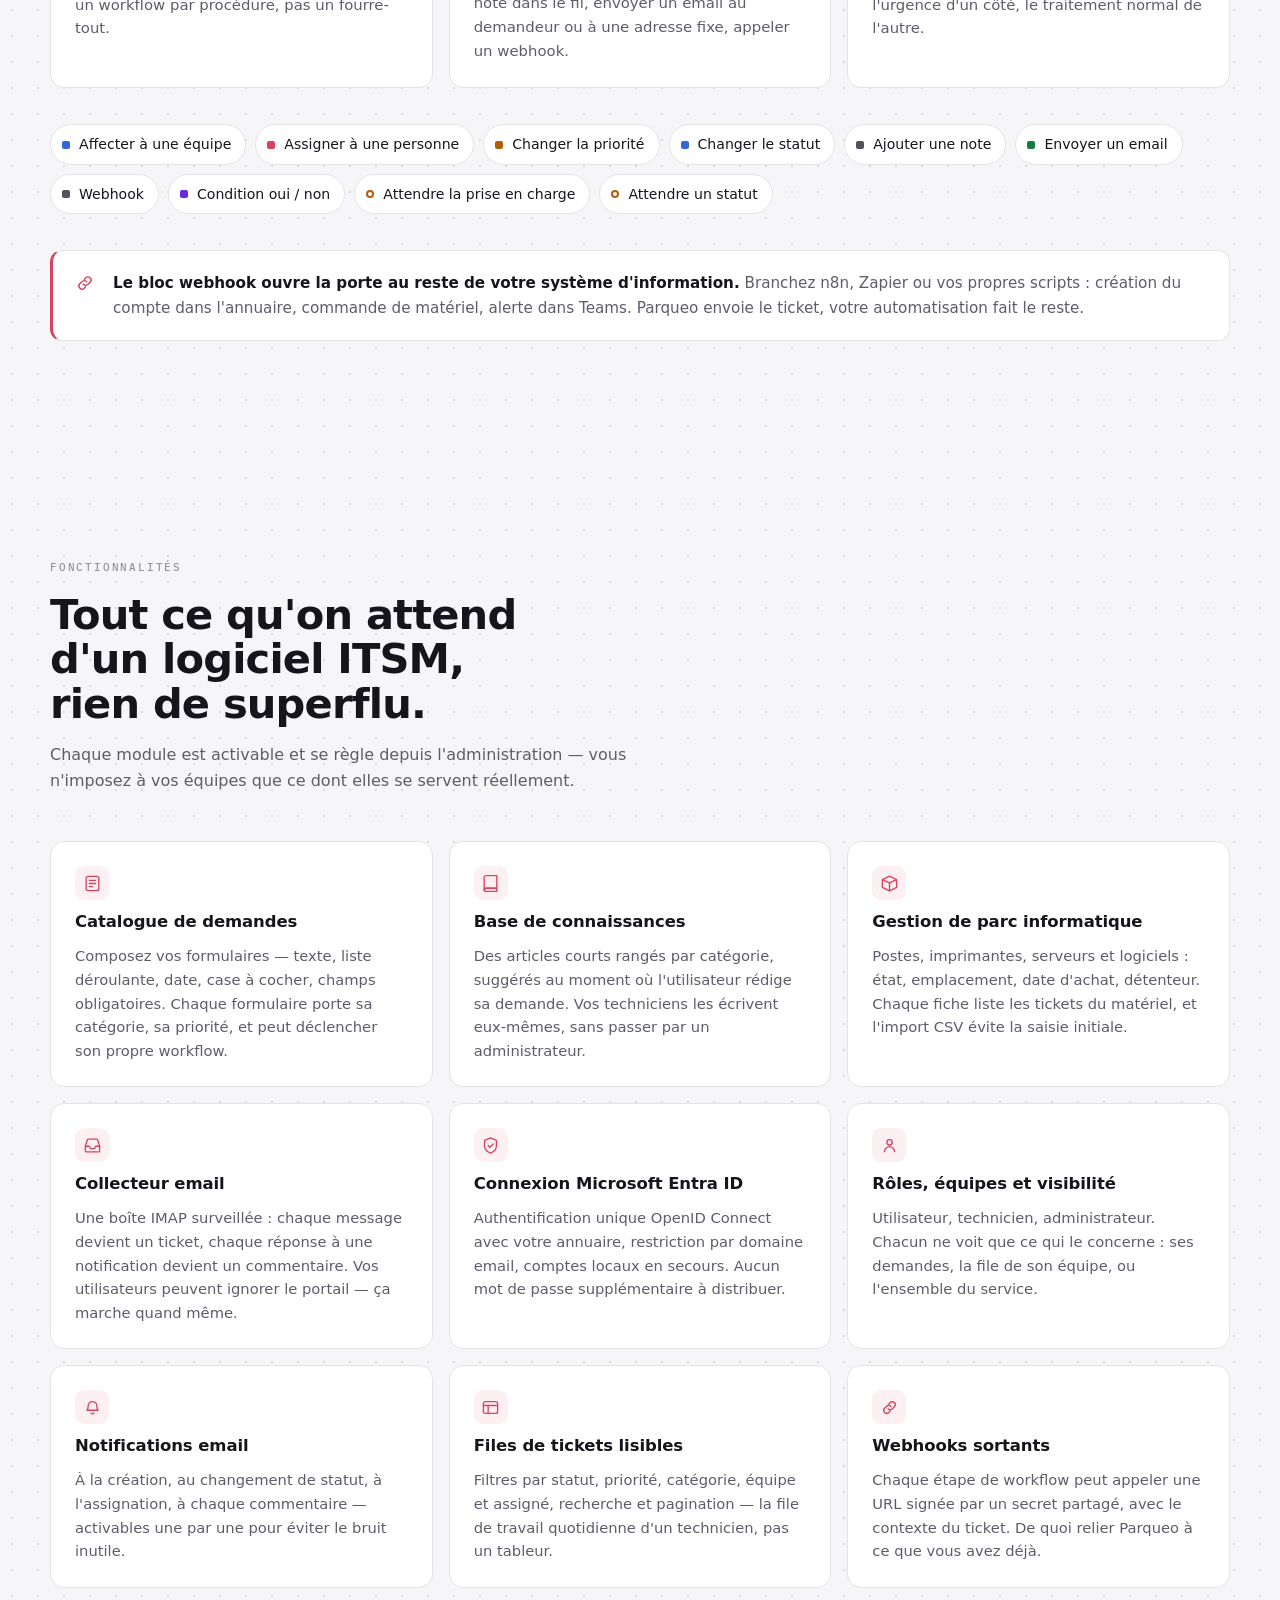
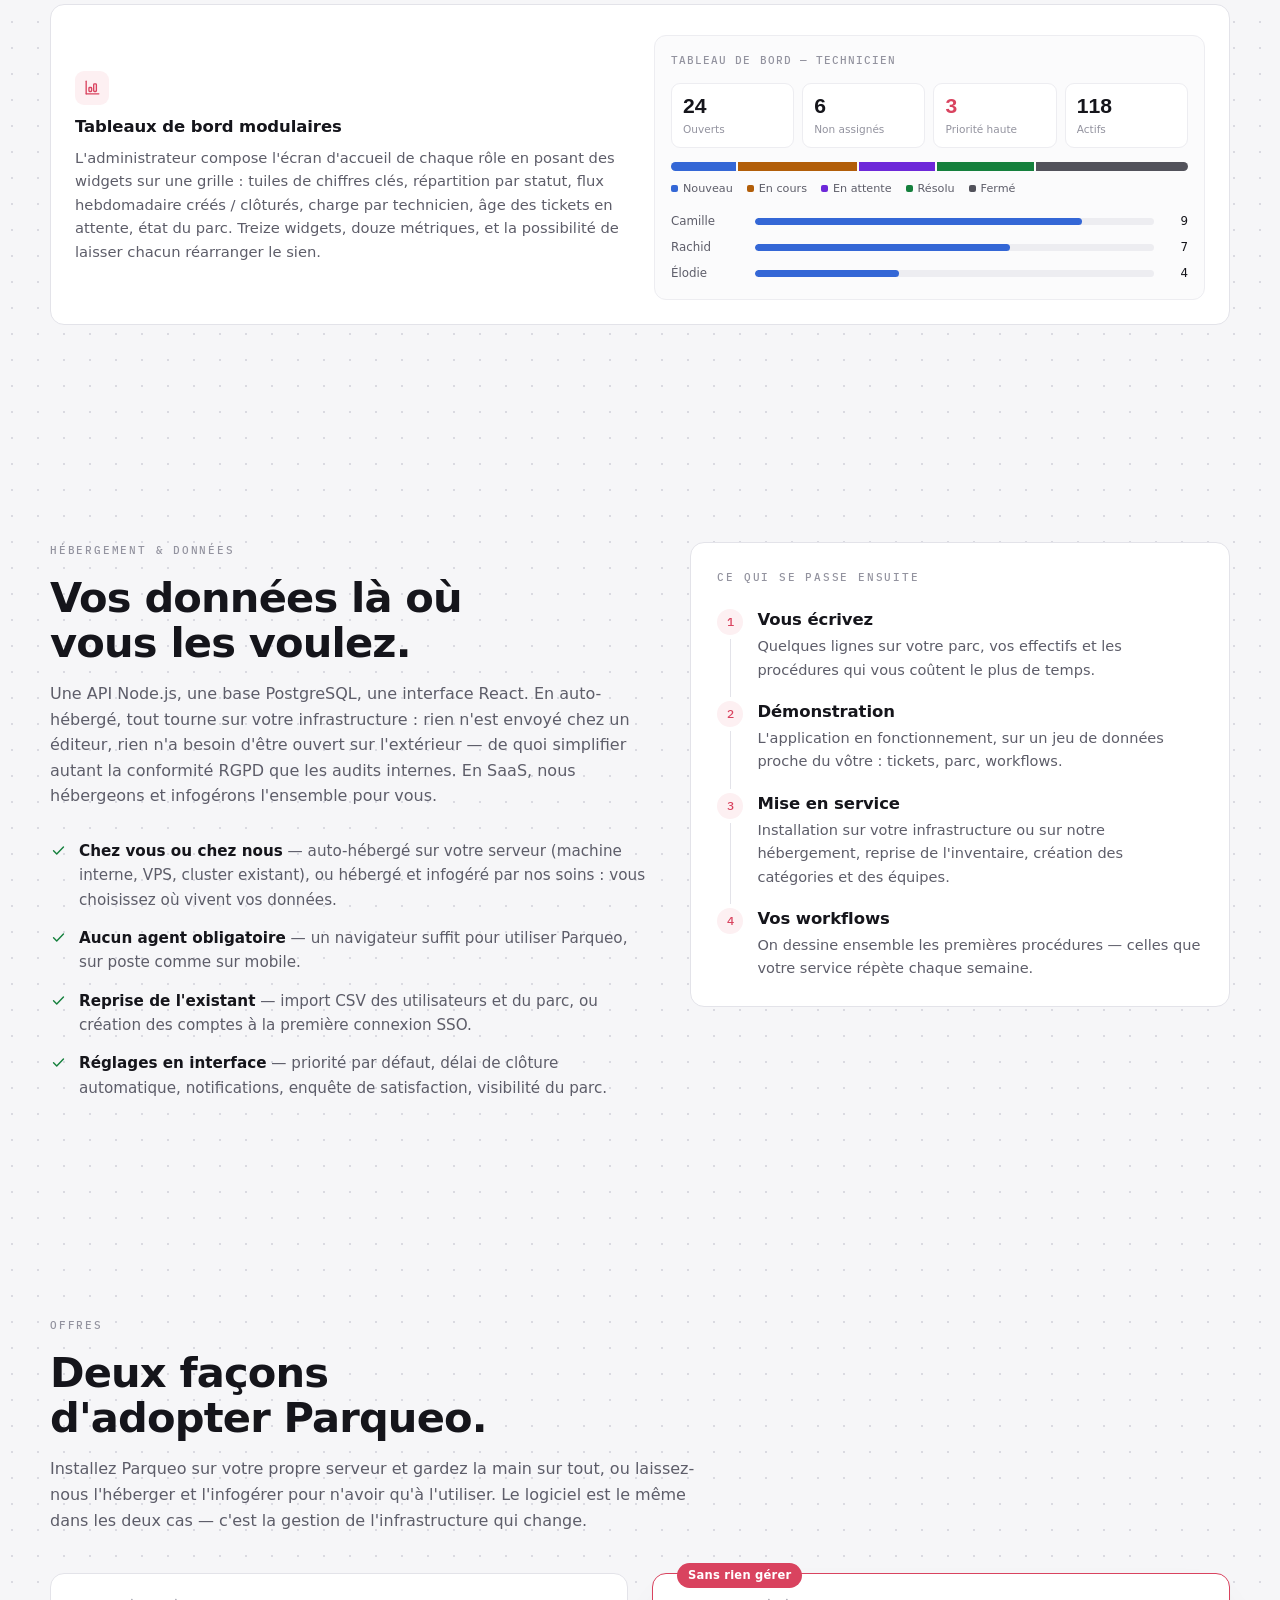
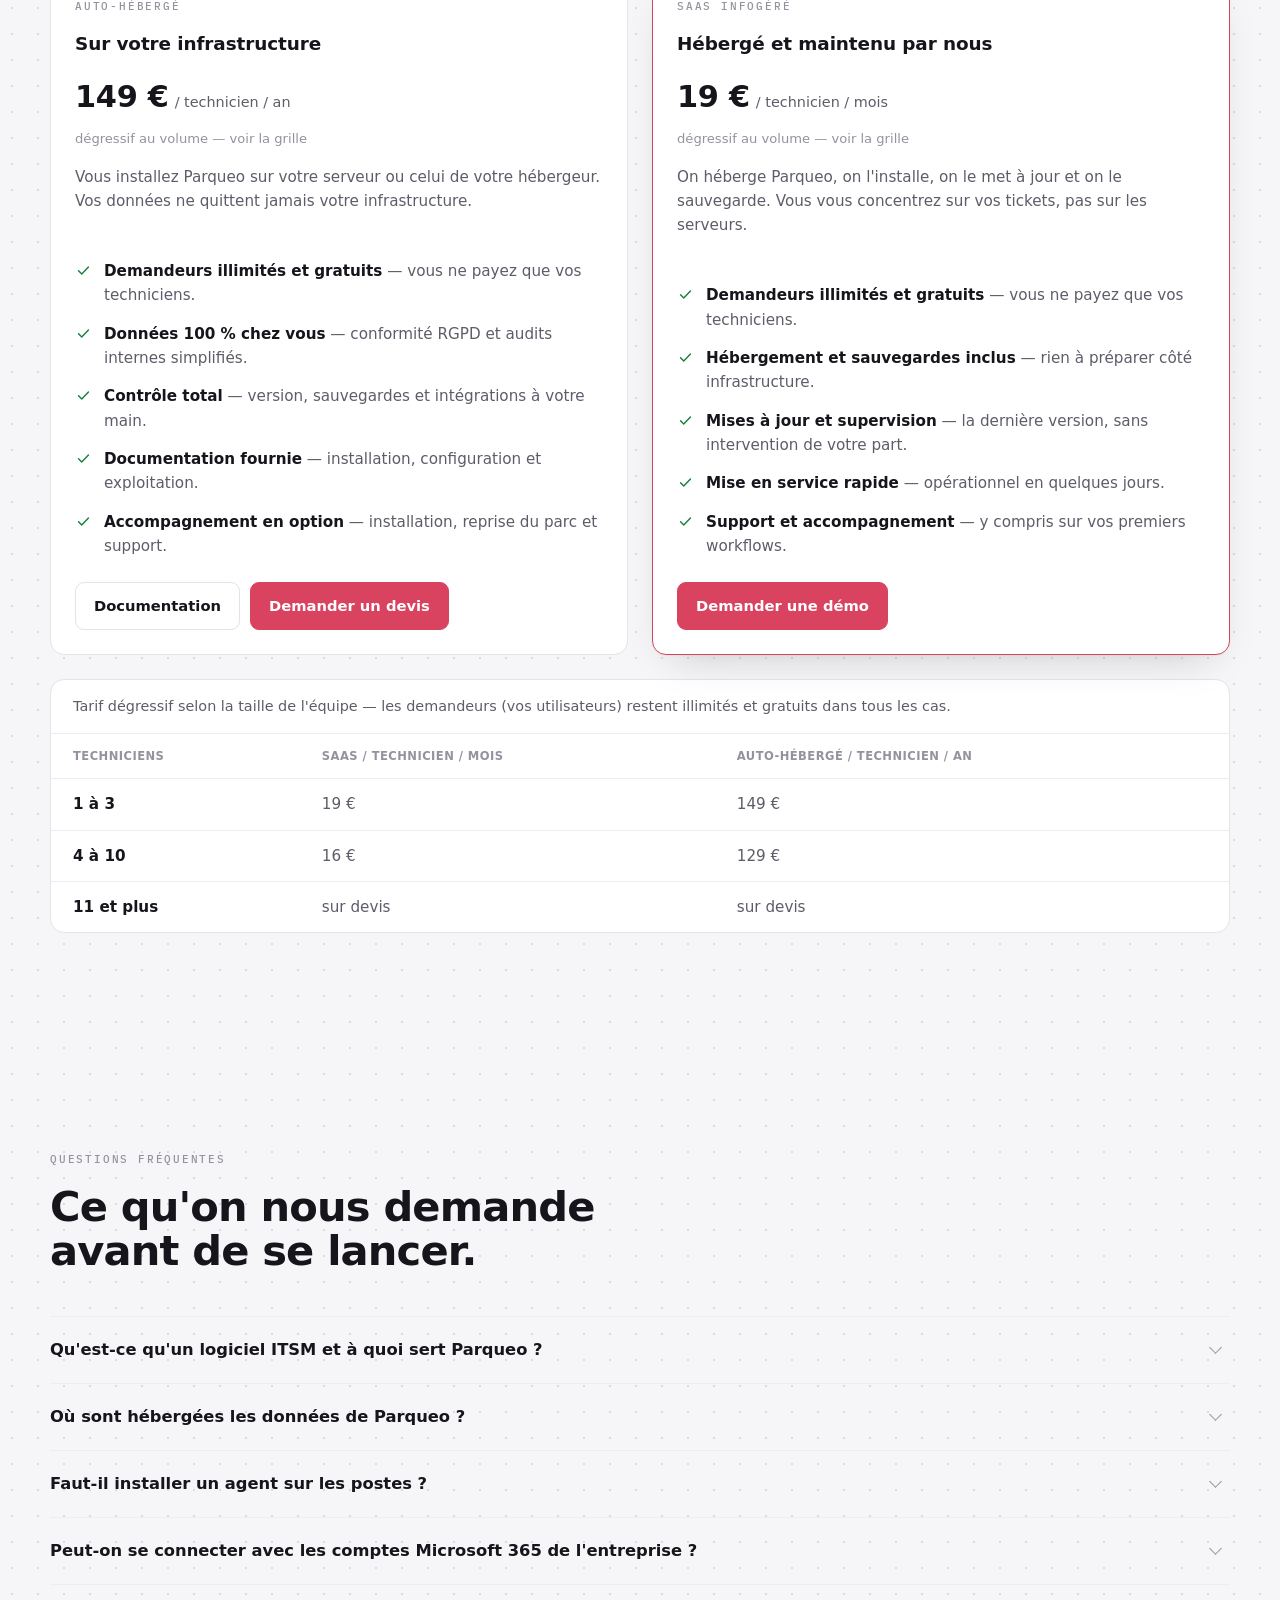
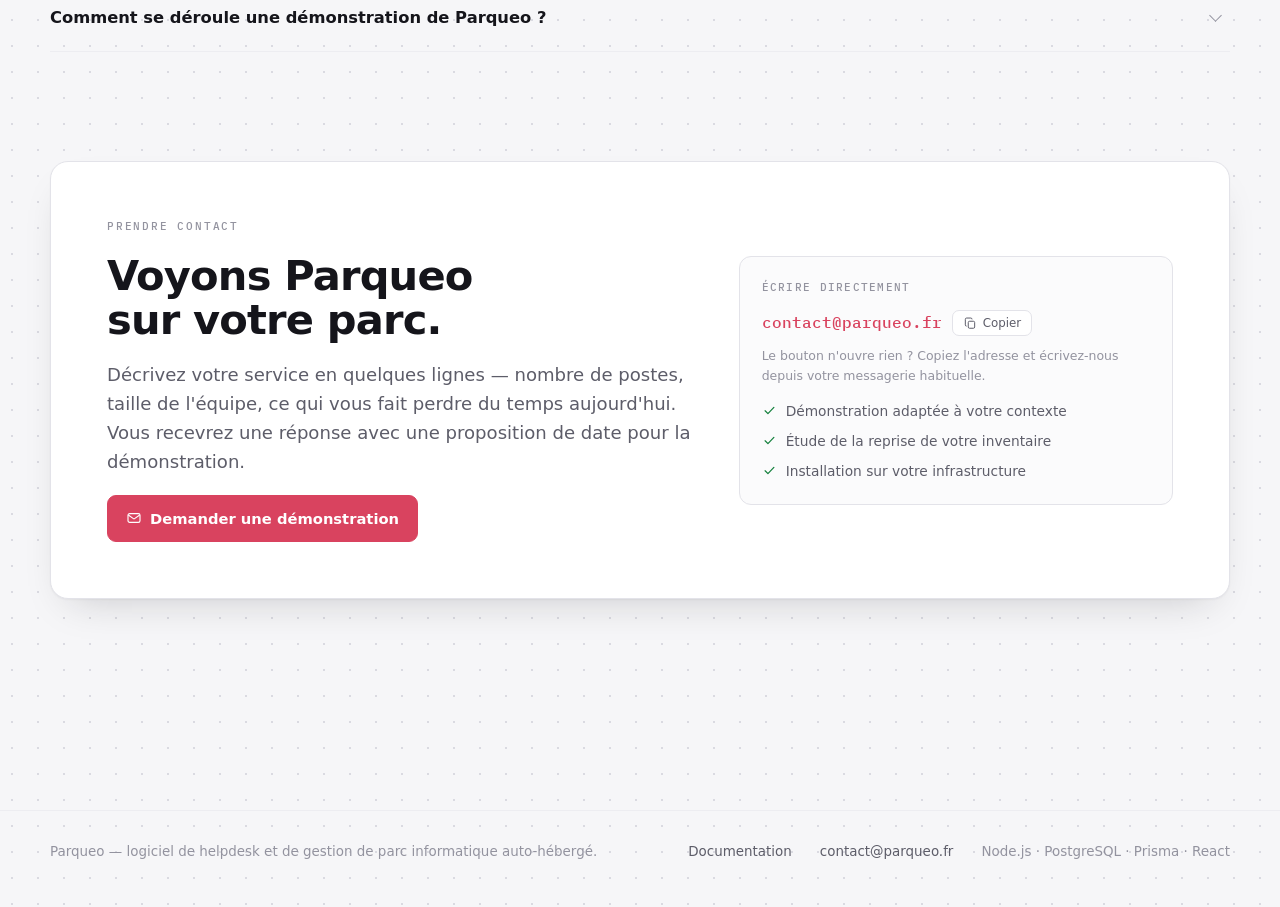
==== commit 467ea56b: "Corrige les affirmations obsolètes sur l'inventaire et retire la question GLPI L'inventaire peut dés" ====
--- a/index.html
+++ b/index.html
@@ -110,18 +110,10 @@
         },
         {
           "@type": "Question",
-          "name": "Parqueo est-il une alternative à GLPI ?",
-          "acceptedAnswer": {
-            "@type": "Answer",
-            "text": "Parqueo couvre les usages quotidiens d'un service informatique — tickets, parc, catalogue de demandes, base de connaissances — avec une interface pensée pour être prise en main sans formation. Les workflows visuels remplacent les règles métier et le plugin de formulaires que l'on ajoute habituellement à GLPI."
-          }
-        },
-        {
-          "@type": "Question",
           "name": "Où sont hébergées les données de Parqueo ?",
           "acceptedAnswer": {
             "@type": "Answer",
-            "text": "Sur votre infrastructure. Parqueo est une application Node.js avec une base PostgreSQL, installée sur votre serveur ou celui de votre hébergeur. Aucune donnée de ticket, aucun inventaire et aucune pièce jointe ne transite par un service tiers, ce qui simplifie la conformité RGPD."
+            "text": "Vous choisissez. En auto-hébergé, tout est installé sur votre serveur ou celui de votre hébergeur : aucune donnée de ticket, d'inventaire ou de pièce jointe ne transite par un service tiers, ce qui simplifie la conformité RGPD. En SaaS, Parqueo est hébergé et infogéré par nos soins — vous n'avez aucune infrastructure à gérer."
           }
         },
         {
@@ -129,7 +121,7 @@
           "name": "Faut-il installer un agent sur les postes ?",
           "acceptedAnswer": {
             "@type": "Answer",
-            "text": "Non. Parqueo s'utilise depuis un navigateur, sur poste comme sur mobile. L'inventaire du parc se remplit par saisie ou par import CSV, et se met à jour au fil des tickets rattachés aux équipements."
+            "text": "Non, ce n'est pas obligatoire. Parqueo s'utilise depuis un navigateur, sur poste comme sur mobile."
           }
         },
         {
@@ -1313,7 +1305,7 @@
           </div>
           <div class="check">
             <svg width="17" height="17" aria-hidden="true"><use href="#i-check"/></svg>
-            <span><strong>Aucun agent à déployer</strong> — un navigateur suffit, sur poste comme sur mobile. Rien à pousser par GPO, rien à maintenir sur les machines.</span>
+            <span><strong>Aucun agent obligatoire</strong> — un navigateur suffit pour utiliser Parqueo, sur poste comme sur mobile.</span>
           </div>
           <div class="check">
             <svg width="17" height="17" aria-hidden="true"><use href="#i-check"/></svg>
@@ -1459,16 +1451,6 @@
         </div>
       </details>
       <details>
-        <summary>Parqueo est-il une alternative à GLPI ?</summary>
-        <div class="answer">
-          Parqueo couvre les usages quotidiens d'un service informatique — tickets, parc, catalogue
-          de demandes, base de connaissances — avec une interface pensée pour être prise en main sans
-          formation. Les workflows visuels remplacent les règles métier et le plugin de formulaires
-          que l'on ajoute habituellement à GLPI. <a href="#contact">Écrivez-nous</a> pour comparer
-          sur votre contexte réel.
-        </div>
-      </details>
-      <details>
         <summary>Où sont hébergées les données de Parqueo ?</summary>
         <div class="answer">
           Vous choisissez. En auto-hébergé, tout est installé sur votre serveur ou celui de votre
@@ -1480,9 +1462,8 @@
       <details>
         <summary>Faut-il installer un agent sur les postes ?</summary>
         <div class="answer">
-          Non. Parqueo s'utilise depuis un navigateur, sur poste comme sur mobile. L'inventaire du
-          parc se remplit par saisie ou par import CSV, et se met à jour au fil des tickets rattachés
-          aux équipements.
+          Non, ce n'est pas obligatoire. Parqueo s'utilise depuis un navigateur, sur poste comme sur
+          mobile.
         </div>
       </details>
       <details>
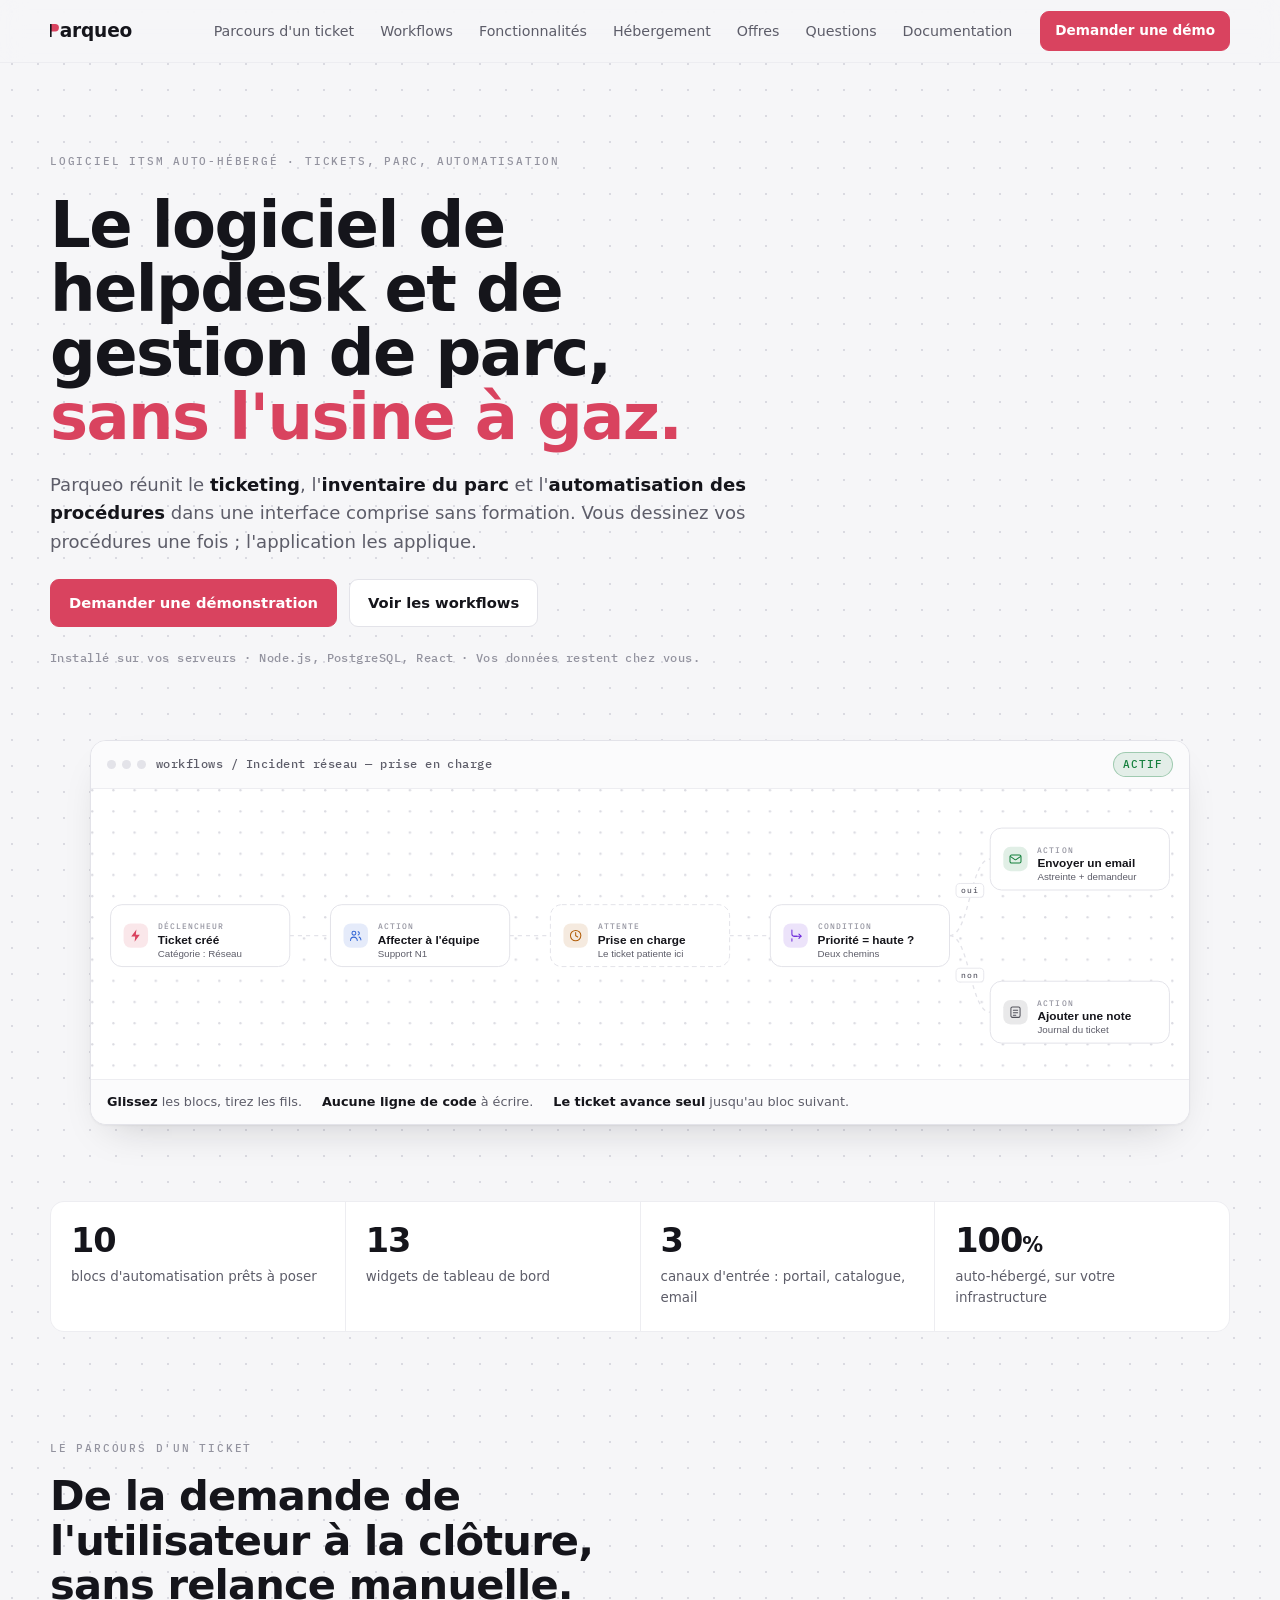
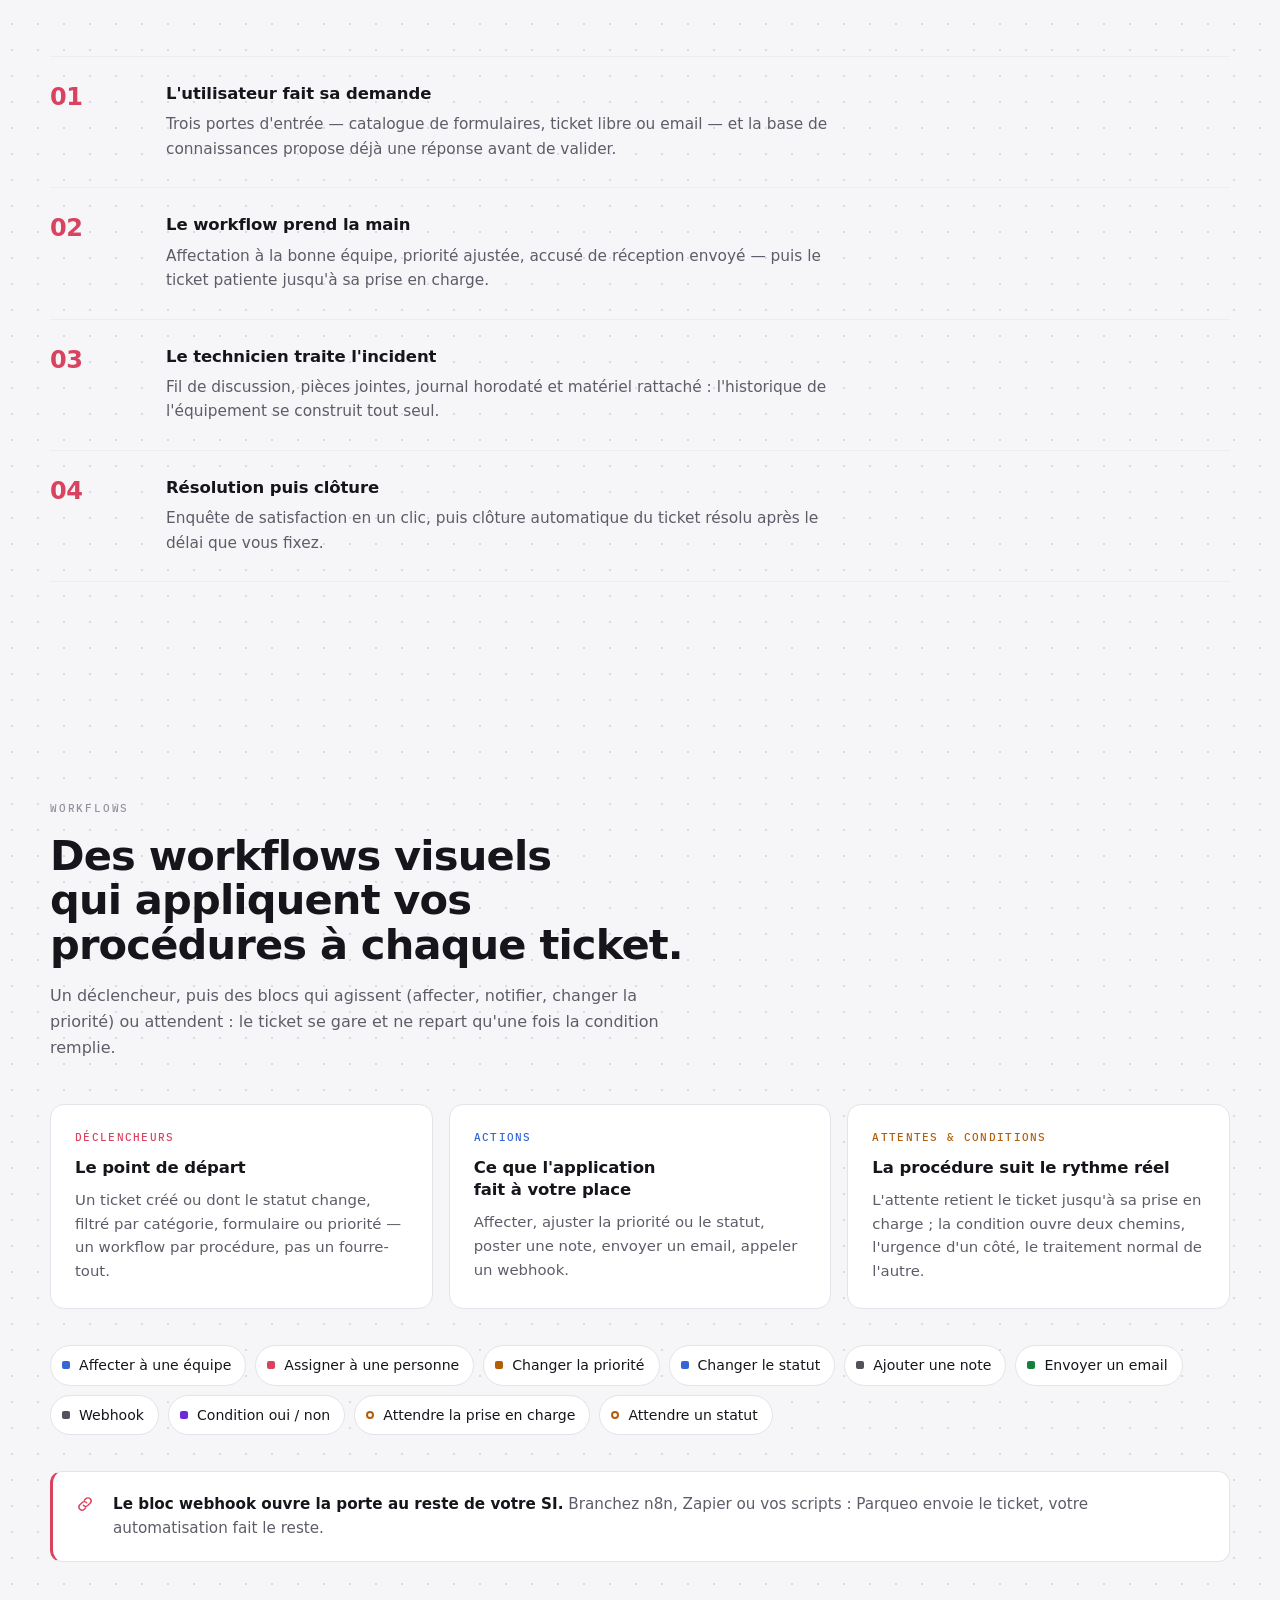
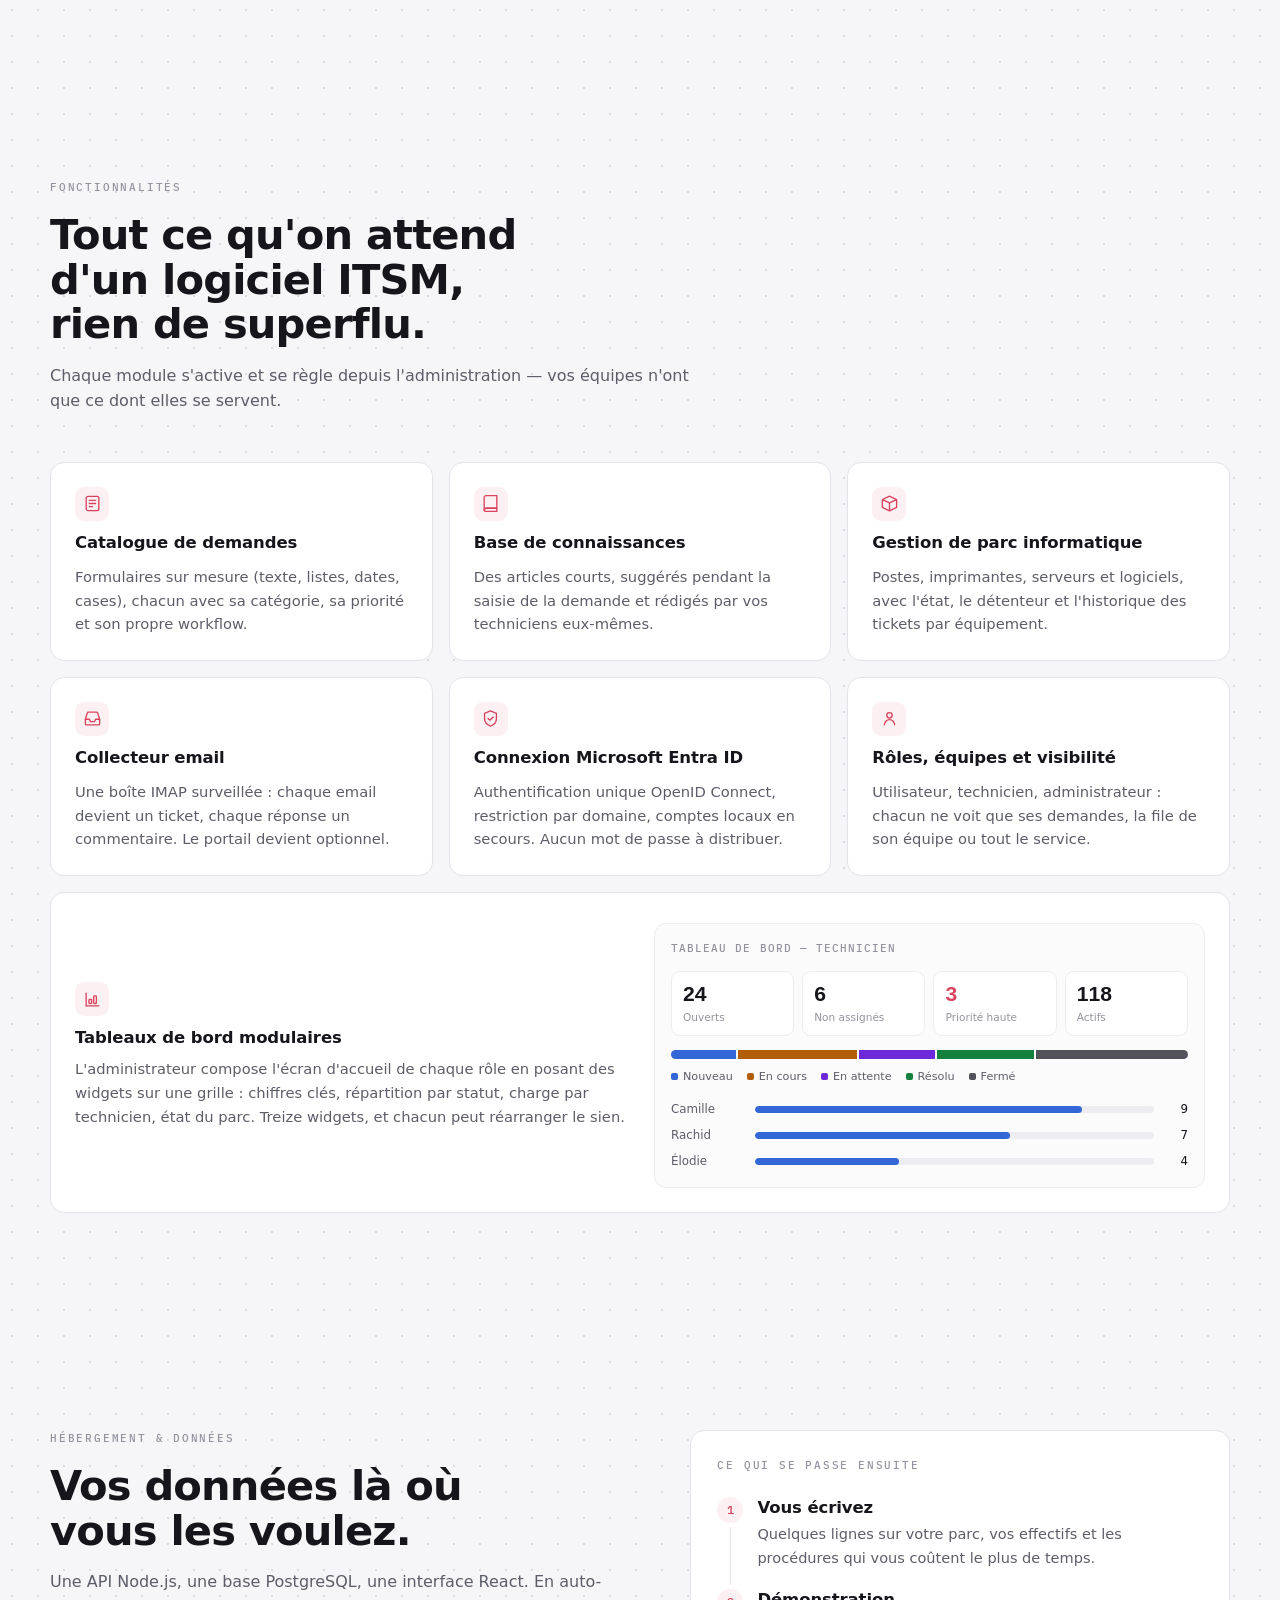
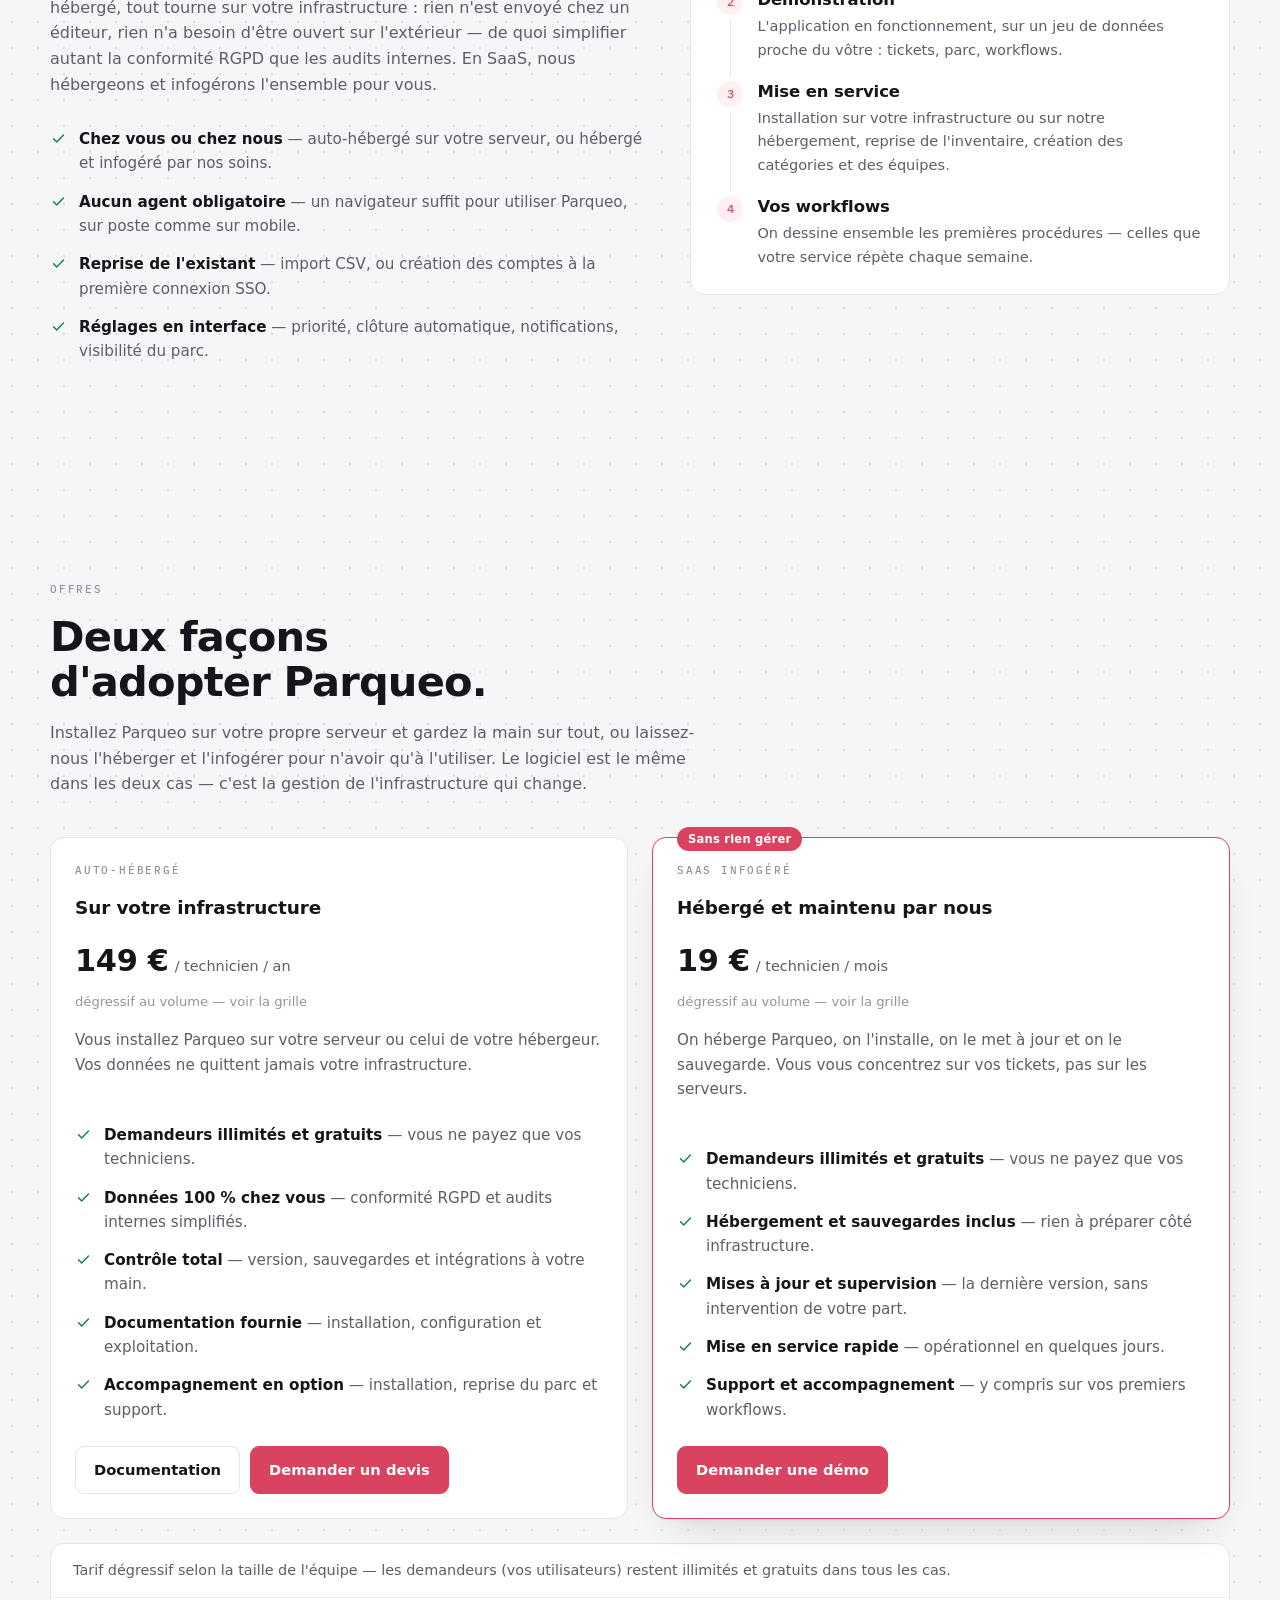
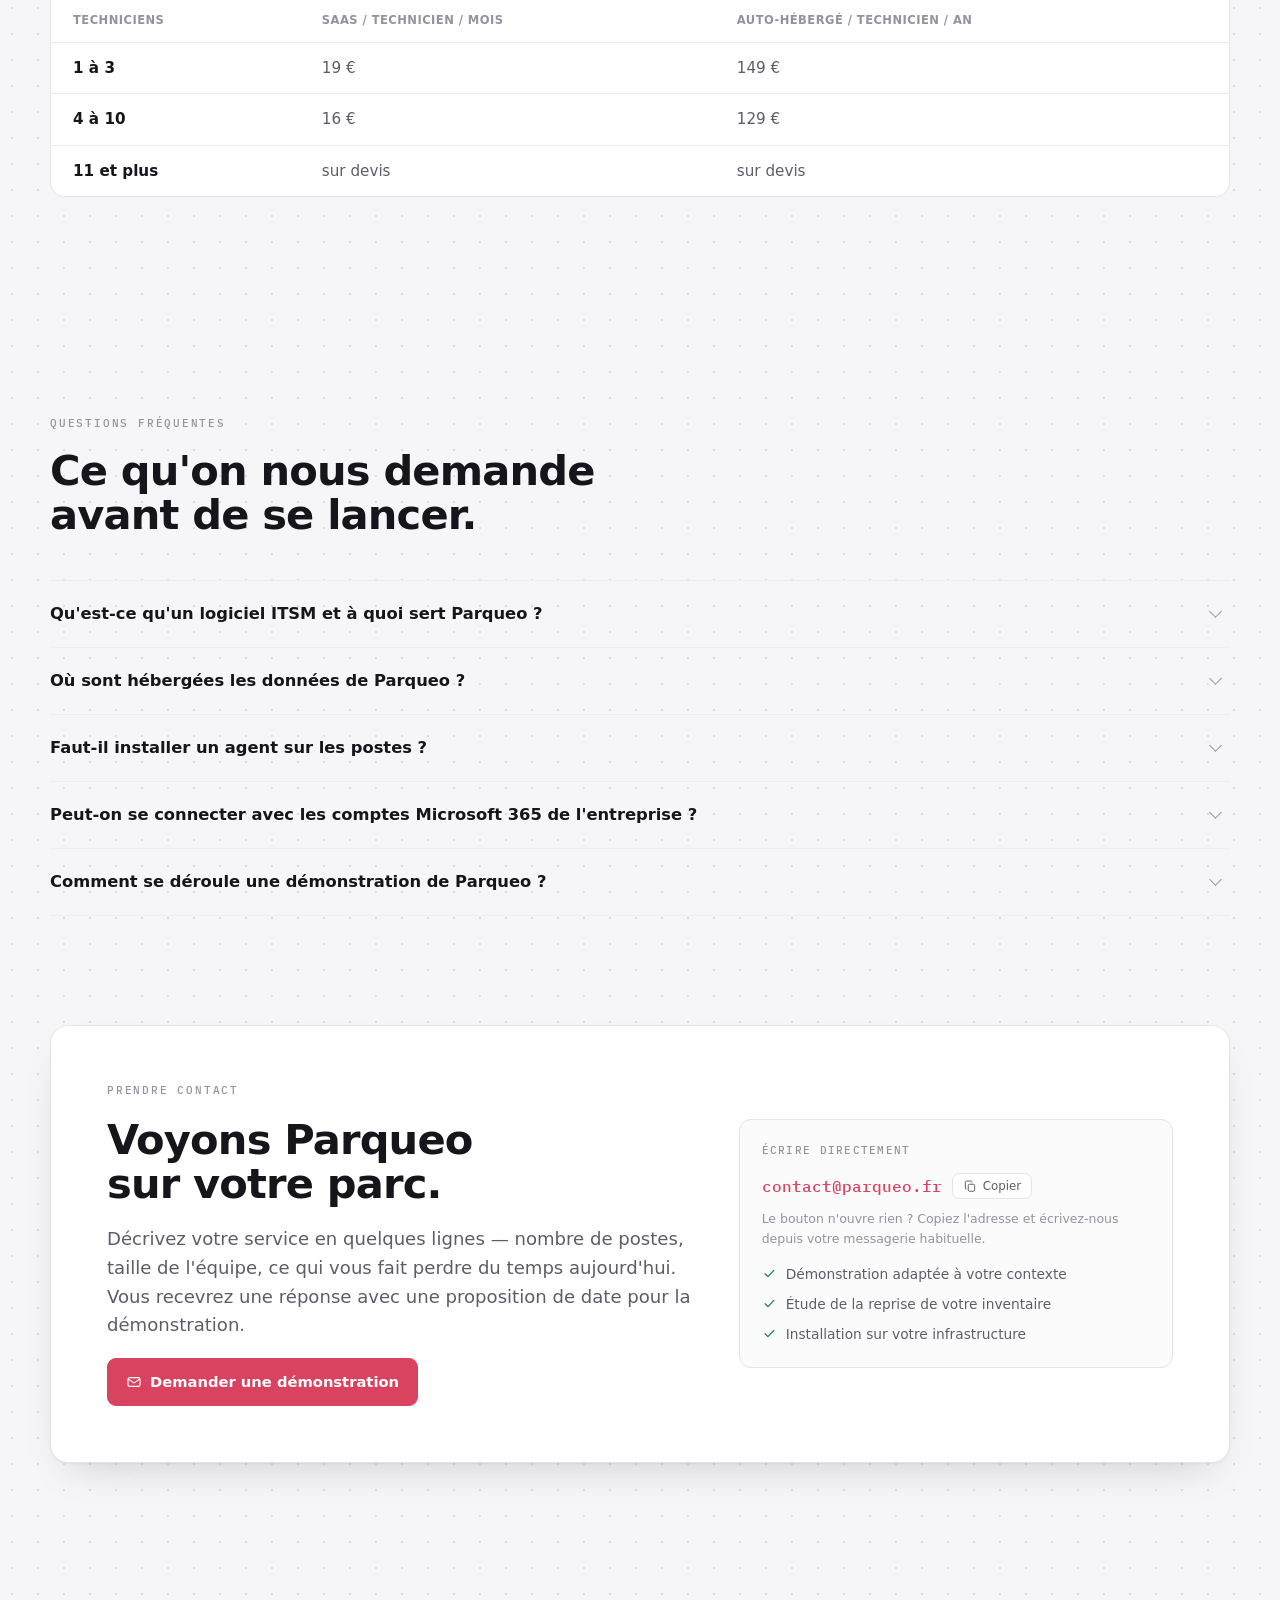
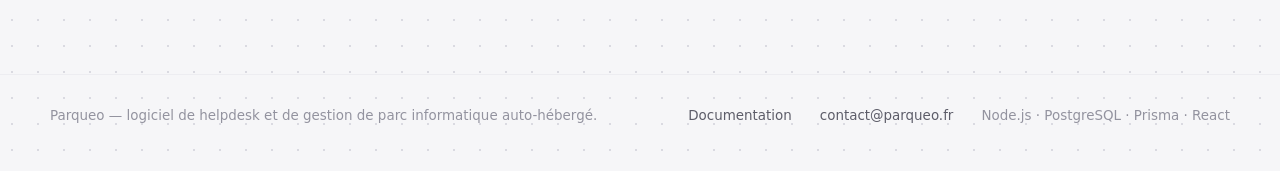
==== commit 70b38ea6: "Raccourcit la page d'accueil Version plus concise, même design : - Parcours d'un ticket : 5 → 4 étap" ====
--- a/index.html
+++ b/index.html
@@ -894,10 +894,9 @@
         Le logiciel de helpdesk et de gestion de parc, <span class="hero-accent">sans l'usine à gaz.</span>
       </h1>
       <p class="lede">
-        Parqueo réunit le <strong>ticketing</strong>, l'<strong>inventaire du parc informatique</strong>
-        et l'<strong>automatisation des procédures</strong> dans une interface que vos utilisateurs
-        comprennent sans formation. Vous dessinez vos procédures une fois&nbsp;; l'application les
-        applique, ticket après ticket.
+        Parqueo réunit le <strong>ticketing</strong>, l'<strong>inventaire du parc</strong> et
+        l'<strong>automatisation des procédures</strong> dans une interface comprise sans formation.
+        Vous dessinez vos procédures une fois&nbsp;; l'application les applique.
       </p>
       <div class="hero-cta">
         <a class="btn btn-primary" href="#contact">Demander une démonstration</a>
@@ -1037,10 +1036,8 @@
         <div class="step-body">
           <h3>L'utilisateur fait sa demande</h3>
           <p>
-            Trois portes d'entrée : le catalogue de demandes et ses formulaires guidés, le ticket
-            libre, ou un simple email envoyé à l'adresse du support — pièces jointes comprises. Avant
-            de valider, la base de connaissances lui propose les articles de sa catégorie&nbsp;;
-            beaucoup de demandes s'arrêtent là.
+            Trois portes d'entrée — catalogue de formulaires, ticket libre ou email — et la base de
+            connaissances propose déjà une réponse avant de valider.
           </p>
         </div>
       </article>
@@ -1049,9 +1046,8 @@
         <div class="step-body">
           <h3>Le workflow prend la main</h3>
           <p>
-            Dans la seconde : affectation à la bonne équipe, priorité ajustée selon le formulaire,
-            accusé de réception envoyé. Le ticket se gare ensuite sur le bloc d'attente jusqu'à ce
-            qu'un technicien le prenne en charge.
+            Affectation à la bonne équipe, priorité ajustée, accusé de réception envoyé — puis le
+            ticket patiente jusqu'à sa prise en charge.
           </p>
         </div>
       </article>
@@ -1060,30 +1056,18 @@
         <div class="step-body">
           <h3>Le technicien traite l'incident</h3>
           <p>
-            Un fil de discussion, des pièces jointes, et un journal d'événements horodaté qui garde
-            trace de chaque changement de statut, d'assignation et de priorité. Le poste ou
-            l'imprimante concernée est rattaché au ticket : l'historique du matériel se construit
-            tout seul.
+            Fil de discussion, pièces jointes, journal horodaté et matériel rattaché : l'historique
+            de l'équipement se construit tout seul.
           </p>
         </div>
       </article>
       <article class="step">
         <span class="num">04</span>
         <div class="step-body">
-          <h3>L'utilisateur donne son avis</h3>
+          <h3>Résolution puis clôture</h3>
           <p>
-            À la résolution, une enquête de satisfaction en un clic — satisfait ou non. Assez courte
-            pour qu'on y réponde vraiment, suffisante pour repérer où le service se dégrade.
-          </p>
-        </div>
-      </article>
-      <article class="step">
-        <span class="num">05</span>
-        <div class="step-body">
-          <h3>Le ticket se ferme seul</h3>
-          <p>
-            Un ticket résolu sans nouvelle activité se clôture automatiquement après le délai que
-            vous fixez. Fini la file encombrée de tickets terminés que personne n'ose fermer.
+            Enquête de satisfaction en un clic, puis clôture automatique du ticket résolu après le
+            délai que vous fixez.
           </p>
         </div>
       </article>
@@ -1095,10 +1079,8 @@
       <p class="eyebrow">Workflows</p>
       <h2 id="titre-workflows">Des workflows visuels qui appliquent vos procédures à chaque ticket.</h2>
       <p class="body-soft">
-        Un workflow démarre sur un déclencheur, puis enchaîne des blocs. Certains agissent —
-        affecter, notifier, changer la priorité. D'autres attendent&nbsp;: le ticket se gare sur le
-        bloc et ne repart que lorsque la condition est remplie. C'est ce qui sépare une simple règle
-        d'automatisation d'une vraie procédure de service.
+        Un déclencheur, puis des blocs qui agissent (affecter, notifier, changer la priorité) ou
+        attendent&nbsp;: le ticket se gare et ne repart qu'une fois la condition remplie.
       </p>
     </div>
 
@@ -1107,24 +1089,24 @@
         <p class="kicker">Déclencheurs</p>
         <h3>Le point de départ</h3>
         <p>
-          Un ticket est créé, ou son statut change. Filtrez ensuite sur la catégorie, le formulaire
-          d'origine, la priorité ou le statut atteint — un workflow par procédure, pas un fourre-tout.
+          Un ticket créé ou dont le statut change, filtré par catégorie, formulaire ou priorité — un
+          workflow par procédure, pas un fourre-tout.
         </p>
       </article>
       <article class="card" style="--nc: var(--n-blue)">
         <p class="kicker">Actions</p>
         <h3>Ce que l'application fait à votre place</h3>
         <p>
-          Affecter une équipe ou une personne, ajuster la priorité et le statut, poster une note dans
-          le fil, envoyer un email au demandeur ou à une adresse fixe, appeler un webhook.
+          Affecter, ajuster la priorité ou le statut, poster une note, envoyer un email, appeler un
+          webhook.
         </p>
       </article>
       <article class="card" style="--nc: var(--n-amber)">
         <p class="kicker">Attentes &amp; conditions</p>
         <h3>La procédure suit le rythme réel</h3>
         <p>
-          Le bloc d'attente retient le ticket jusqu'à sa prise en charge ou jusqu'à un statut donné.
-          Le bloc de condition ouvre deux chemins : l'urgence d'un côté, le traitement normal de l'autre.
+          L'attente retient le ticket jusqu'à sa prise en charge ; la condition ouvre deux chemins,
+          l'urgence d'un côté, le traitement normal de l'autre.
         </p>
       </article>
     </div>
@@ -1145,9 +1127,8 @@
     <div class="callout">
       <svg width="20" height="20" aria-hidden="true"><use href="#i-link"/></svg>
       <p>
-        <strong>Le bloc webhook ouvre la porte au reste de votre système d'information.</strong>
-        Branchez n8n, Zapier ou vos propres scripts : création du compte dans l'annuaire, commande de
-        matériel, alerte dans Teams. Parqueo envoie le ticket, votre automatisation fait le reste.
+        <strong>Le bloc webhook ouvre la porte au reste de votre SI.</strong>
+        Branchez n8n, Zapier ou vos scripts : Parqueo envoie le ticket, votre automatisation fait le reste.
       </p>
     </div>
   </section>
@@ -1157,8 +1138,8 @@
       <p class="eyebrow">Fonctionnalités</p>
       <h2 id="titre-fonctions">Tout ce qu'on attend d'un logiciel ITSM, rien de superflu.</h2>
       <p class="body-soft">
-        Chaque module est activable et se règle depuis l'administration — vous n'imposez à vos
-        équipes que ce dont elles se servent réellement.
+        Chaque module s'active et se règle depuis l'administration — vos équipes n'ont que ce dont
+        elles se servent.
       </p>
     </div>
 
@@ -1167,77 +1148,50 @@
         <span class="feat-ico"><svg width="19" height="19" aria-hidden="true"><use href="#i-form"/></svg></span>
         <h3>Catalogue de demandes</h3>
         <p>
-          Composez vos formulaires — texte, liste déroulante, date, case à cocher, champs
-          obligatoires. Chaque formulaire porte sa catégorie, sa priorité, et peut déclencher son
-          propre workflow.
+          Formulaires sur mesure (texte, listes, dates, cases), chacun avec sa catégorie, sa priorité
+          et son propre workflow.
         </p>
       </article>
       <article class="card feat">
         <span class="feat-ico"><svg width="19" height="19" aria-hidden="true"><use href="#i-book"/></svg></span>
         <h3>Base de connaissances</h3>
         <p>
-          Des articles courts rangés par catégorie, suggérés au moment où l'utilisateur rédige sa
-          demande. Vos techniciens les écrivent eux-mêmes, sans passer par un administrateur.
+          Des articles courts, suggérés pendant la saisie de la demande et rédigés par vos techniciens
+          eux-mêmes.
         </p>
       </article>
       <article class="card feat">
         <span class="feat-ico"><svg width="19" height="19" aria-hidden="true"><use href="#i-box"/></svg></span>
         <h3>Gestion de parc informatique</h3>
         <p>
-          Postes, imprimantes, serveurs et logiciels : état, emplacement, date d'achat, détenteur.
-          Chaque fiche liste les tickets du matériel, et l'import CSV évite la saisie initiale.
+          Postes, imprimantes, serveurs et logiciels, avec l'état, le détenteur et l'historique des
+          tickets par équipement.
         </p>
       </article>
       <article class="card feat">
         <span class="feat-ico"><svg width="19" height="19" aria-hidden="true"><use href="#i-inbox"/></svg></span>
         <h3>Collecteur email</h3>
         <p>
-          Une boîte IMAP surveillée : chaque message devient un ticket, chaque réponse à une
-          notification devient un commentaire. Vos utilisateurs peuvent ignorer le portail — ça
-          marche quand même.
+          Une boîte IMAP surveillée : chaque email devient un ticket, chaque réponse un commentaire.
+          Le portail devient optionnel.
         </p>
       </article>
       <article class="card feat">
         <span class="feat-ico"><svg width="19" height="19" aria-hidden="true"><use href="#i-shield"/></svg></span>
         <h3>Connexion Microsoft Entra ID</h3>
         <p>
-          Authentification unique OpenID Connect avec votre annuaire, restriction par domaine email,
-          comptes locaux en secours. Aucun mot de passe supplémentaire à distribuer.
+          Authentification unique OpenID Connect, restriction par domaine, comptes locaux en secours.
+          Aucun mot de passe à distribuer.
         </p>
       </article>
       <article class="card feat">
         <span class="feat-ico"><svg width="19" height="19" aria-hidden="true"><use href="#i-users"/></svg></span>
         <h3>Rôles, équipes et visibilité</h3>
         <p>
-          Utilisateur, technicien, administrateur. Chacun ne voit que ce qui le concerne : ses
-          demandes, la file de son équipe, ou l'ensemble du service.
+          Utilisateur, technicien, administrateur : chacun ne voit que ses demandes, la file de son
+          équipe ou tout le service.
         </p>
       </article>
-      <article class="card feat">
-        <span class="feat-ico"><svg width="19" height="19" aria-hidden="true"><use href="#i-bell"/></svg></span>
-        <h3>Notifications email</h3>
-        <p>
-          À la création, au changement de statut, à l'assignation, à chaque commentaire — activables
-          une par une pour éviter le bruit inutile.
-        </p>
-      </article>
-      <article class="card feat">
-        <span class="feat-ico"><svg width="19" height="19" aria-hidden="true"><use href="#i-table"/></svg></span>
-        <h3>Files de tickets lisibles</h3>
-        <p>
-          Filtres par statut, priorité, catégorie, équipe et assigné, recherche et pagination — la
-          file de travail quotidienne d'un technicien, pas un tableur.
-        </p>
-      </article>
-      <article class="card feat">
-        <span class="feat-ico"><svg width="19" height="19" aria-hidden="true"><use href="#i-link"/></svg></span>
-        <h3>Webhooks sortants</h3>
-        <p>
-          Chaque étape de workflow peut appeler une URL signée par un secret partagé, avec le
-          contexte du ticket. De quoi relier Parqueo à ce que vous avez déjà.
-        </p>
-      </article>
-
       <article class="card feat feat-wide">
         <div class="dash">
           <div>
@@ -1245,9 +1199,8 @@
             <h3 style="margin-top:11px">Tableaux de bord modulaires</h3>
             <p style="margin-top:8px">
               L'administrateur compose l'écran d'accueil de chaque rôle en posant des widgets sur une
-              grille : tuiles de chiffres clés, répartition par statut, flux hebdomadaire créés /
-              clôturés, charge par technicien, âge des tickets en attente, état du parc. Treize
-              widgets, douze métriques, et la possibilité de laisser chacun réarranger le sien.
+              grille : chiffres clés, répartition par statut, charge par technicien, état du parc.
+              Treize widgets, et chacun peut réarranger le sien.
             </p>
           </div>
           <div class="dash-mock" aria-hidden="true">
@@ -1301,7 +1254,7 @@
         <div class="checks">
           <div class="check">
             <svg width="17" height="17" aria-hidden="true"><use href="#i-check"/></svg>
-            <span><strong>Chez vous ou chez nous</strong> — auto-hébergé sur votre serveur (machine interne, VPS, cluster existant), ou hébergé et infogéré par nos soins : vous choisissez où vivent vos données.</span>
+            <span><strong>Chez vous ou chez nous</strong> — auto-hébergé sur votre serveur, ou hébergé et infogéré par nos soins.</span>
           </div>
           <div class="check">
             <svg width="17" height="17" aria-hidden="true"><use href="#i-check"/></svg>
@@ -1309,11 +1262,11 @@
           </div>
           <div class="check">
             <svg width="17" height="17" aria-hidden="true"><use href="#i-check"/></svg>
-            <span><strong>Reprise de l'existant</strong> — import CSV des utilisateurs et du parc, ou création des comptes à la première connexion SSO.</span>
+            <span><strong>Reprise de l'existant</strong> — import CSV, ou création des comptes à la première connexion SSO.</span>
           </div>
           <div class="check">
             <svg width="17" height="17" aria-hidden="true"><use href="#i-check"/></svg>
-            <span><strong>Réglages en interface</strong> — priorité par défaut, délai de clôture automatique, notifications, enquête de satisfaction, visibilité du parc.</span>
+            <span><strong>Réglages en interface</strong> — priorité, clôture automatique, notifications, visibilité du parc.</span>
           </div>
         </div>
       </div>
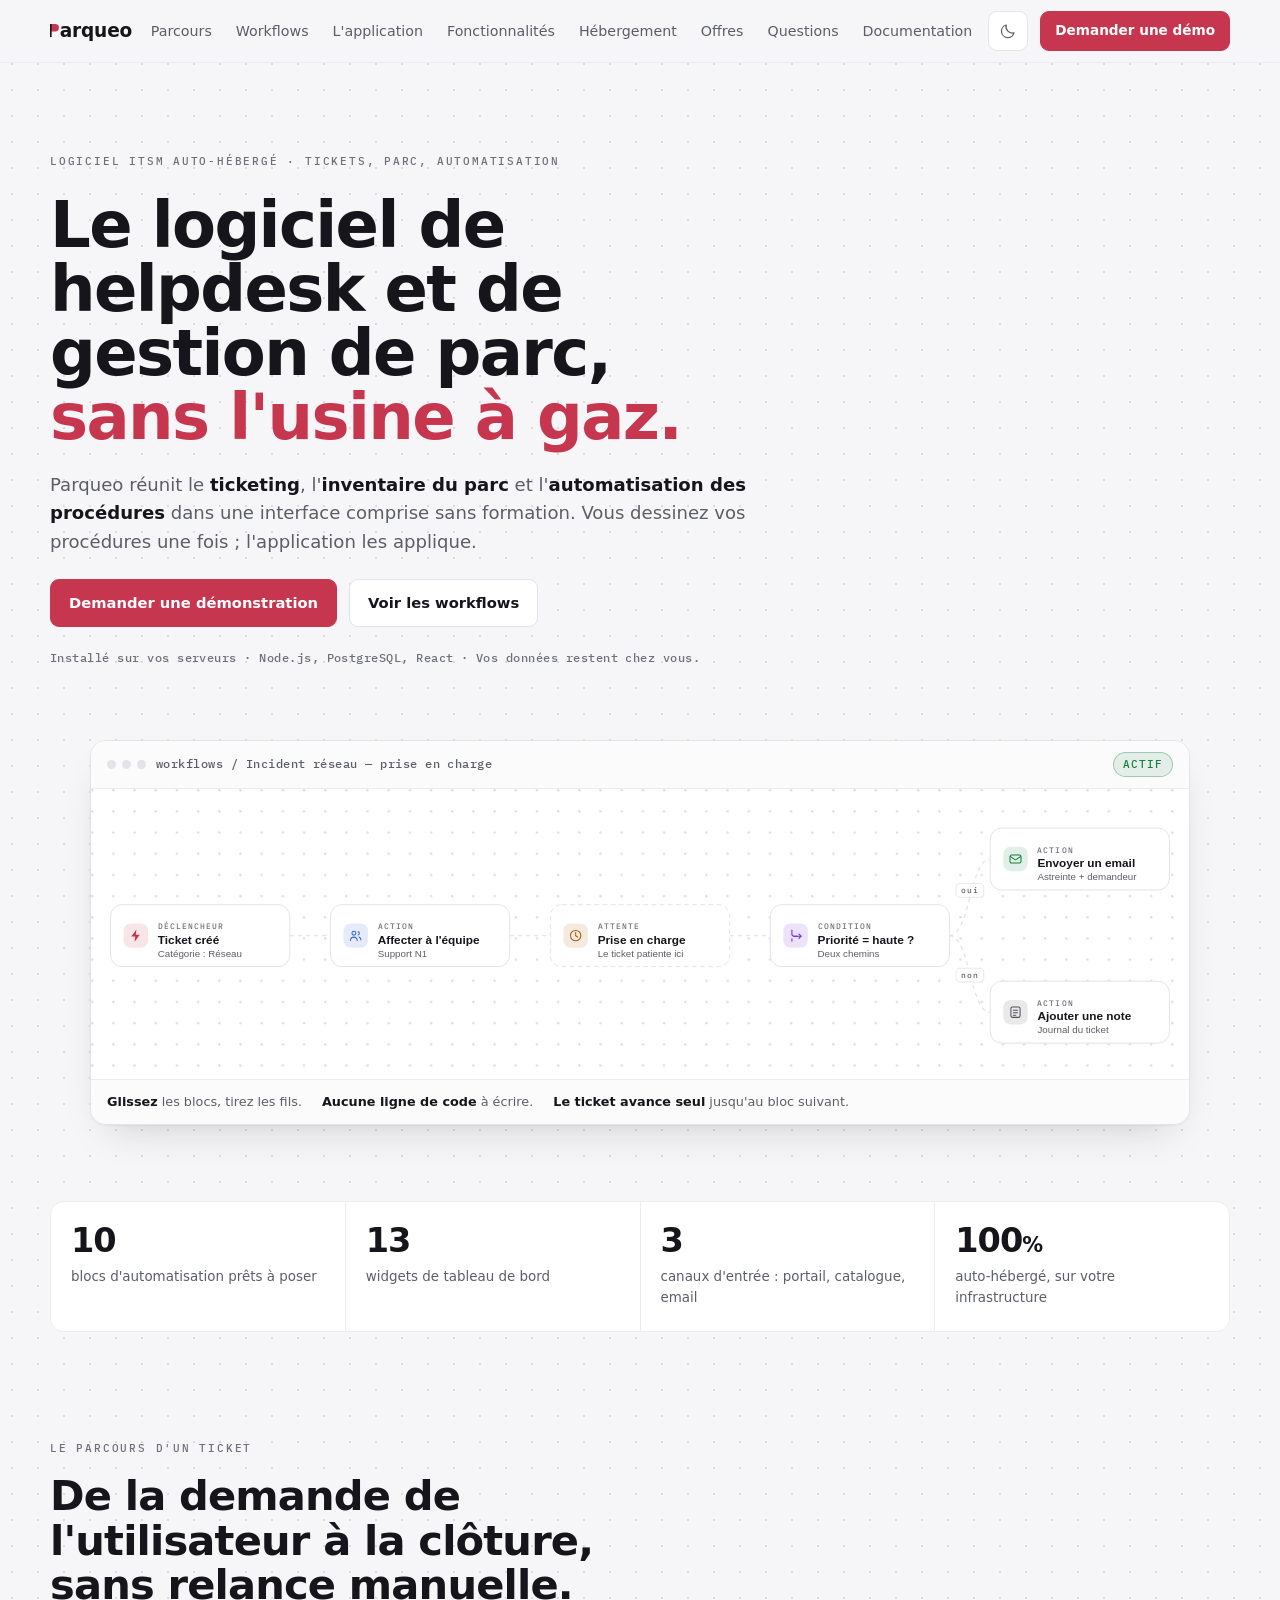
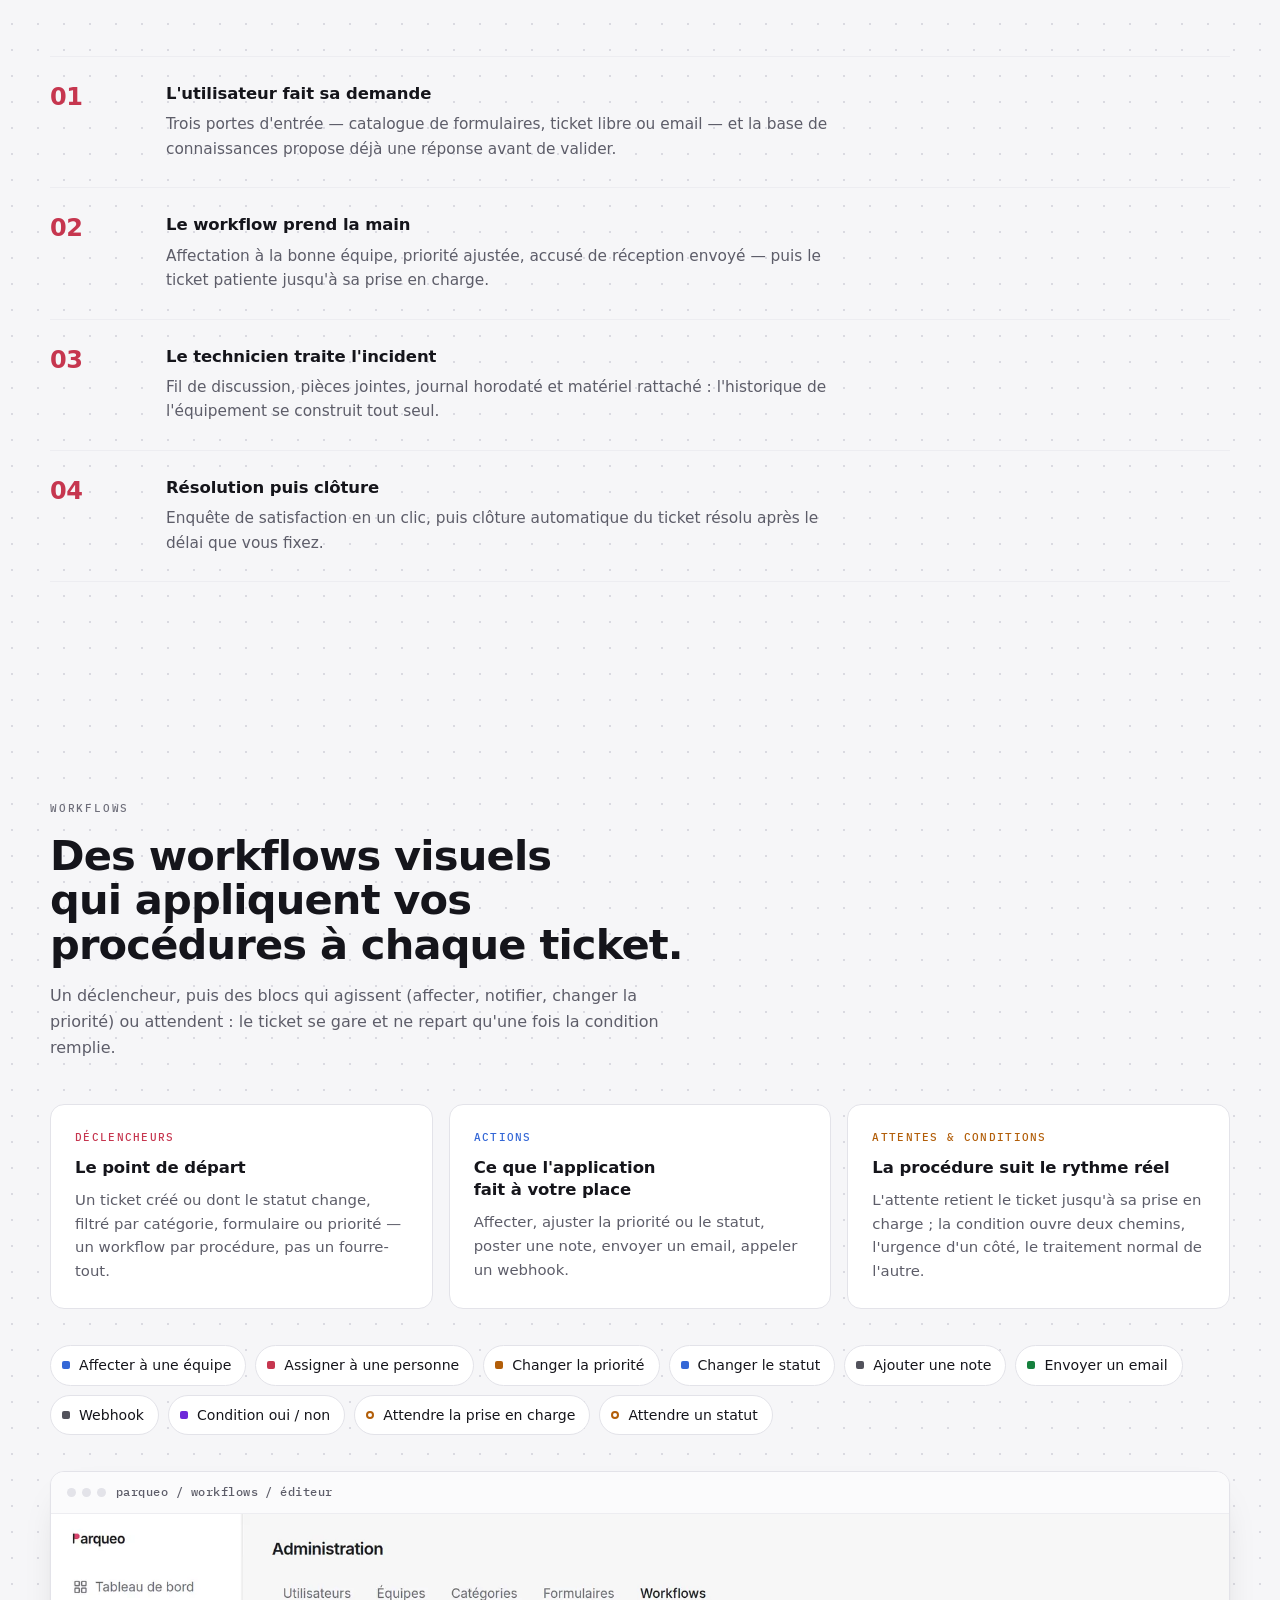
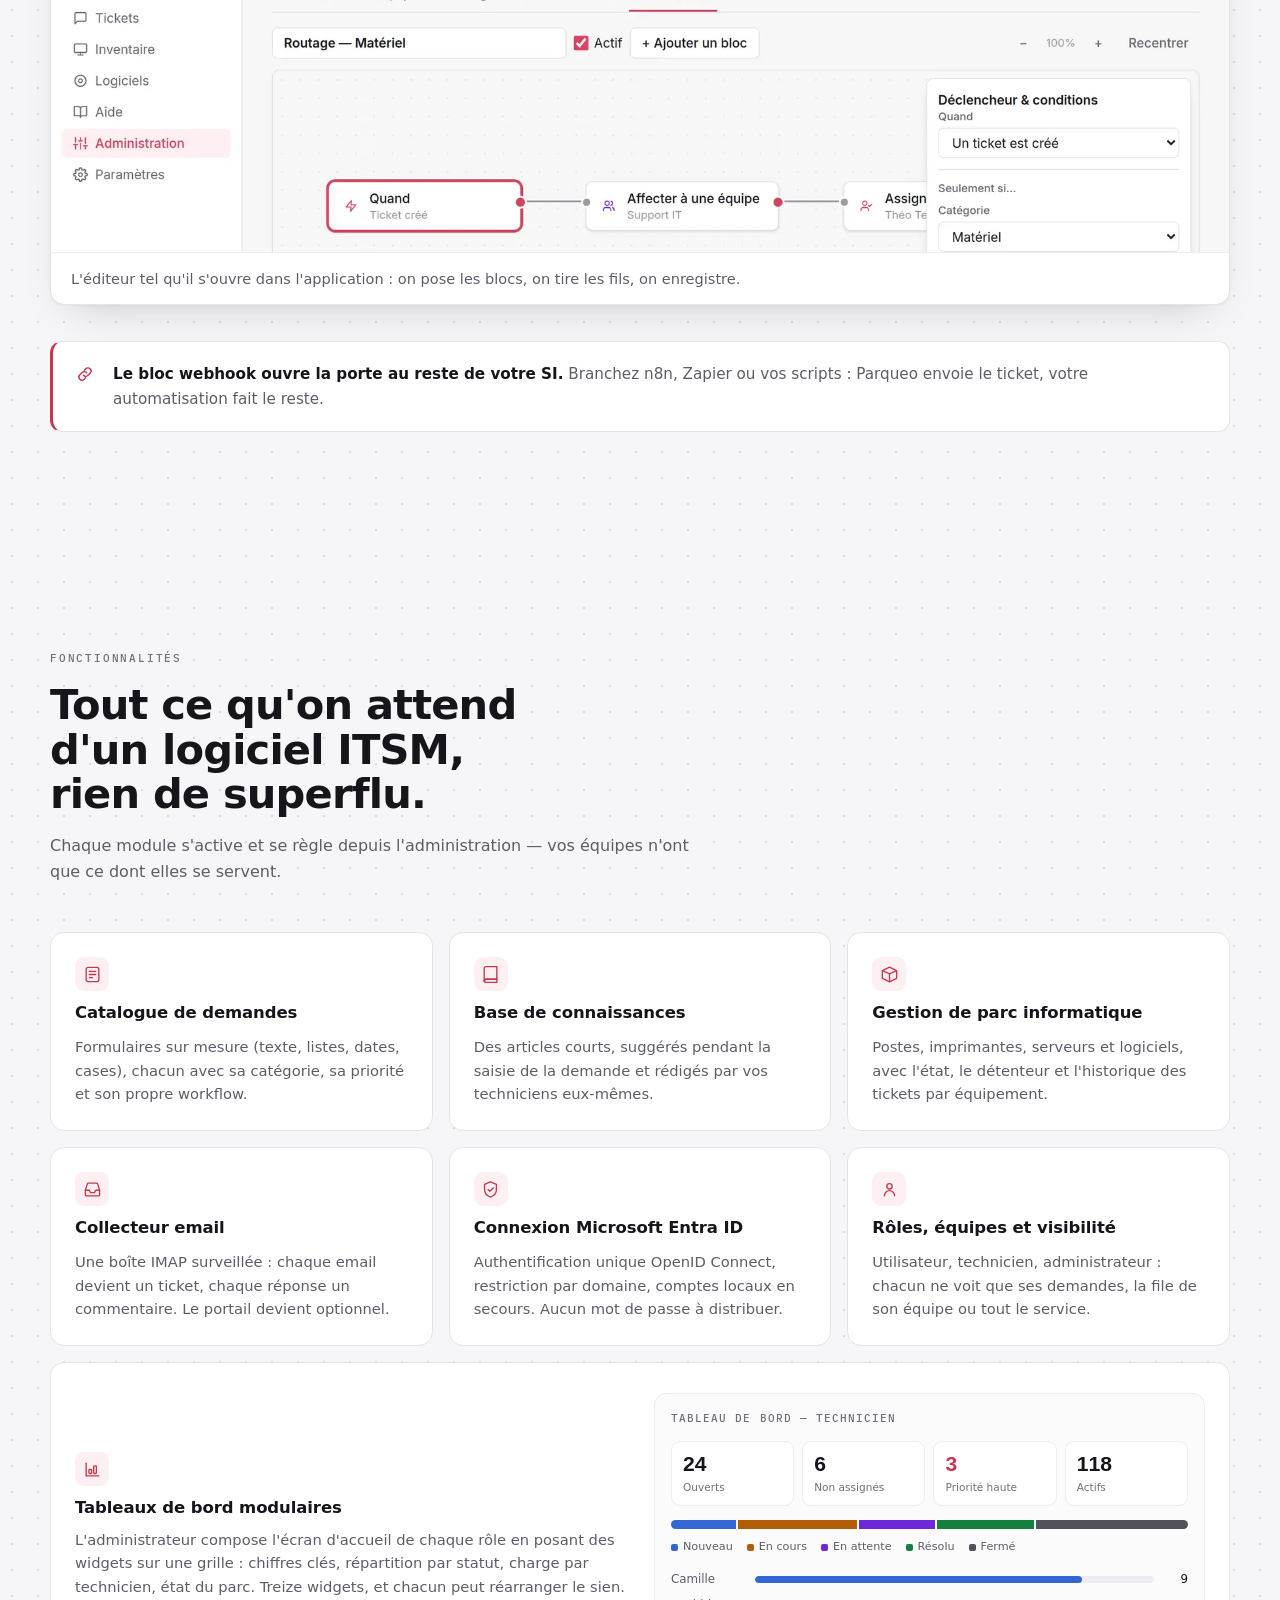
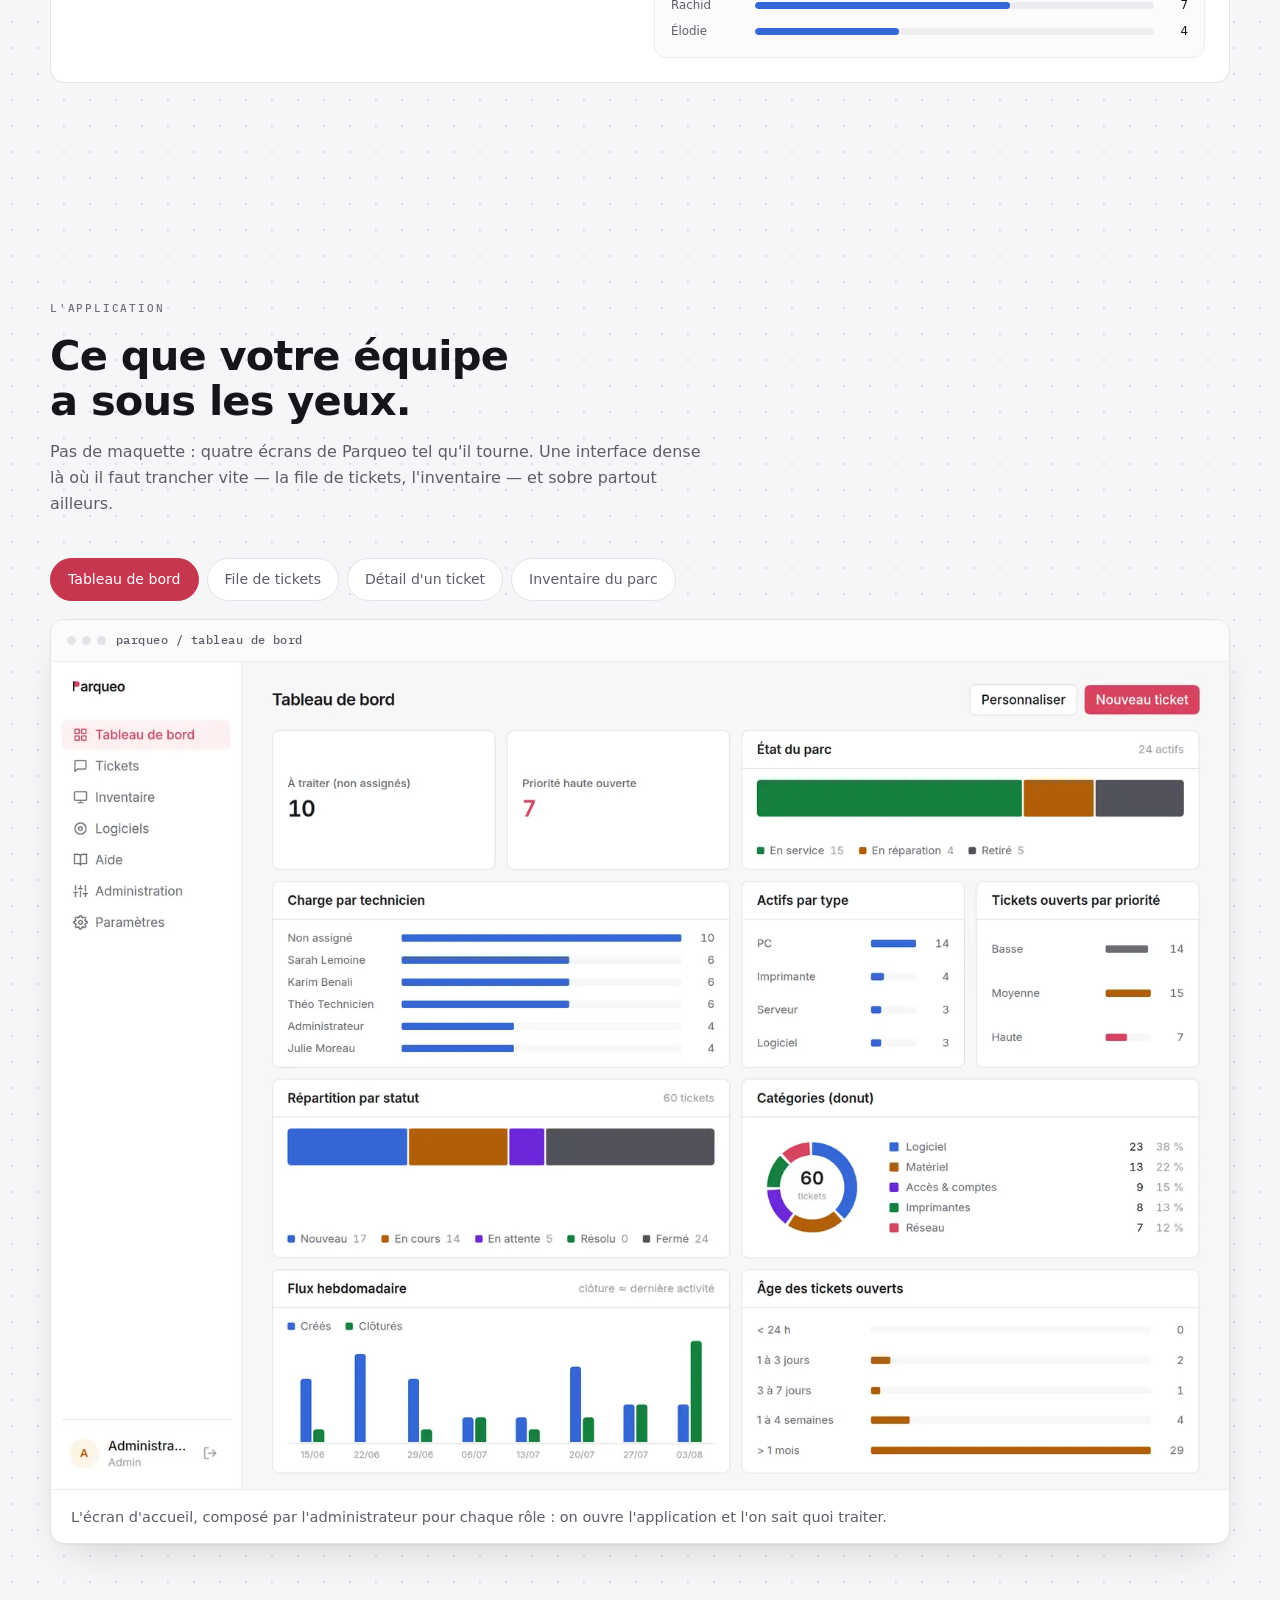
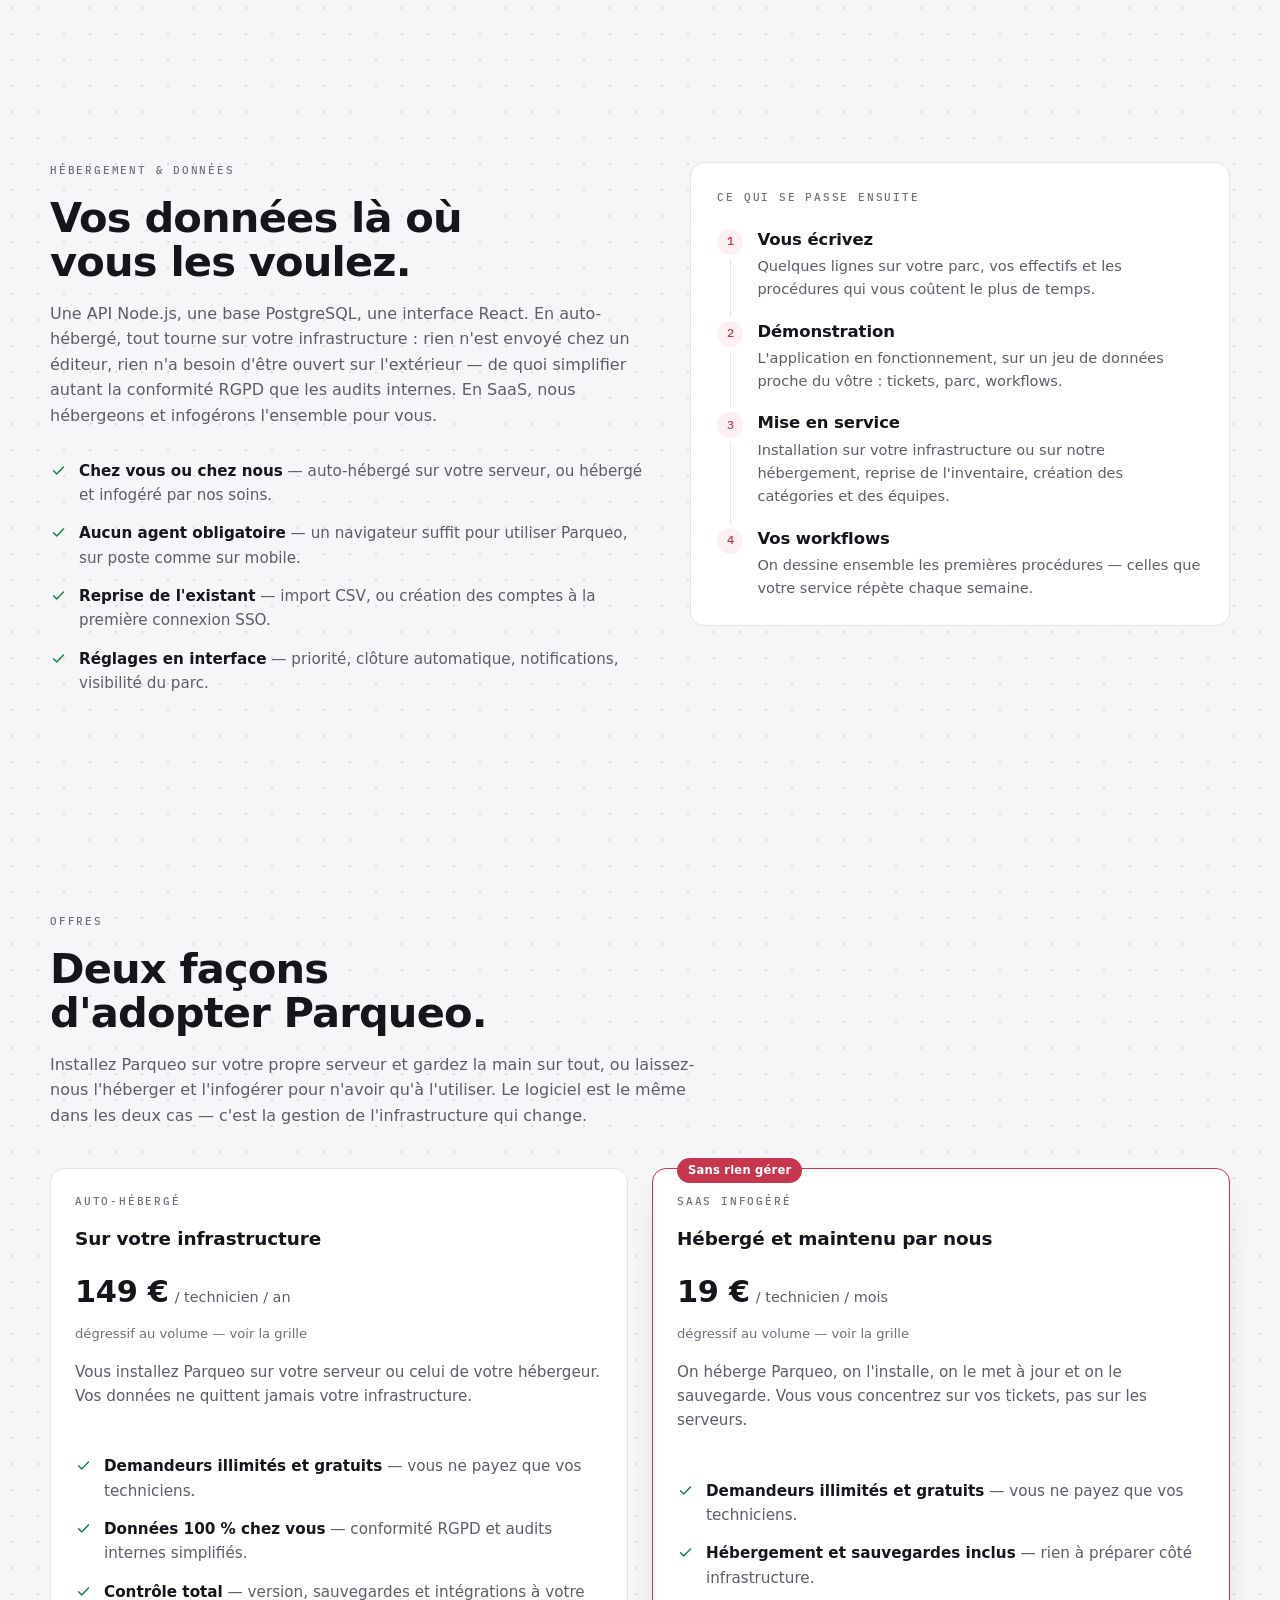
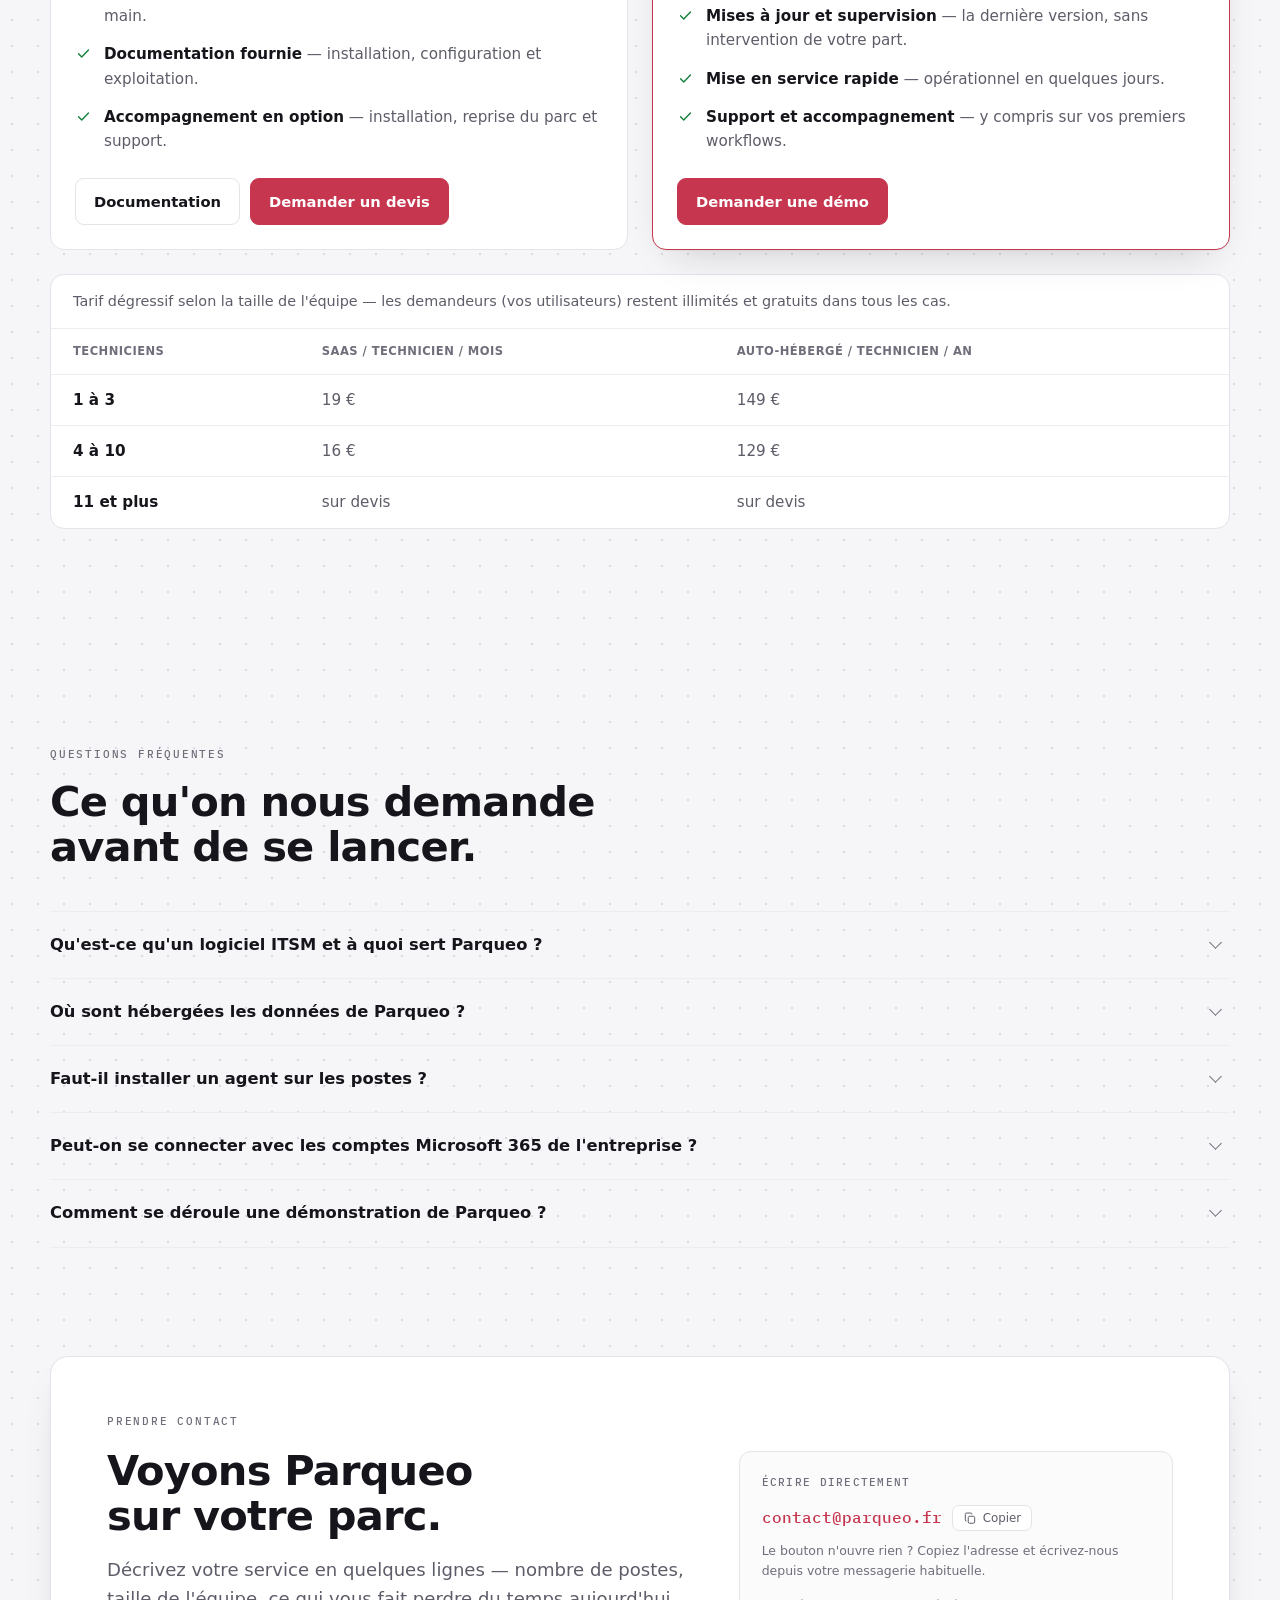
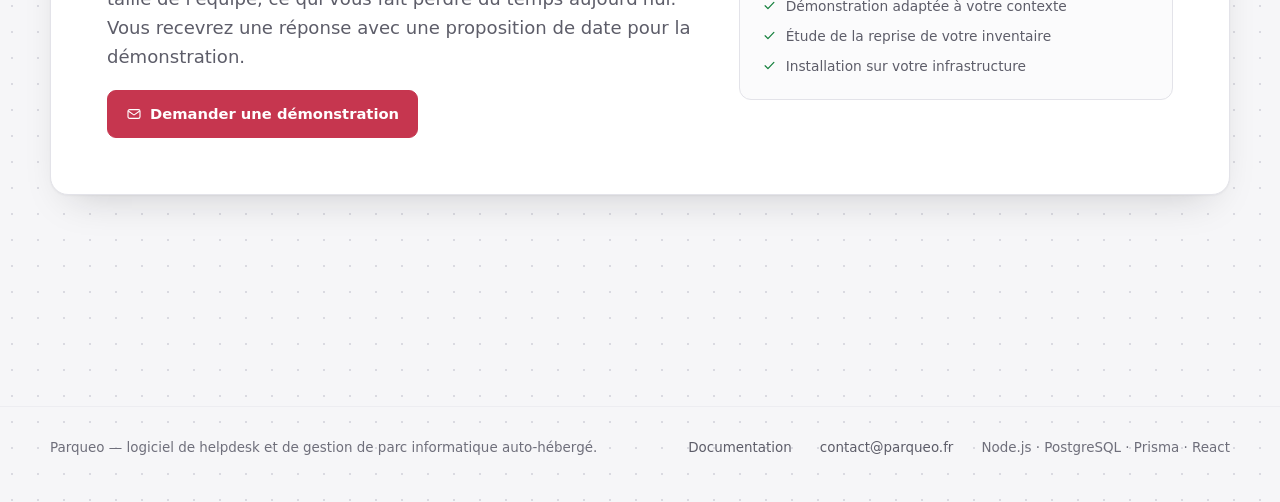
==== commit 306ebcdd: "UX : accessibilité, navigation mobile, captures de l'application Contraste — trois valeurs sous le s" ====
--- a/index.html
+++ b/index.html
@@ -8,7 +8,7 @@
   « https://parqueo.fr/ » partout (canonical, Open Graph,
   JSON-LD, sitemap.xml, robots.txt) et ajoutez un fichier CNAME à la racine.
 -->
-<html lang="fr">
+<html lang="fr" class="no-js">
 <head>
 <meta charset="utf-8">
 <meta name="viewport" content="width=device-width, initial-scale=1">
@@ -151,6 +151,11 @@
   body { margin: 0; }
   img { max-width: 100%; height: auto; }
 
+  html { scroll-behavior: smooth; }
+  /* Les liens de la navigation visent des titres qui, sans cette marge, se
+     glisseraient sous la barre fixe une fois le défilement terminé. */
+  main[id], section[id] { scroll-margin-top: calc(var(--nav-h) + 16px); }
+
   @font-face {
     font-family: 'Archivo';
     src: url(fonts/archivo.woff2) format('woff2');
@@ -179,9 +184,9 @@
     --line-soft: #ededf1;
     --ink: #15151b;
     --ink-soft: #5d5d69;
-    --ink-faint: #93939f;
-    --accent: #d9435f;
-    --accent-strong: #bf3651;
+    --ink-faint: #6f6f7b;
+    --accent: #c6364f;
+    --accent-strong: #a92742;
     --accent-soft: #fdf0f2;
     --n-blue: #3467d6;
     --n-amber: #b25e09;
@@ -191,6 +196,18 @@
     --dot: #dadae1;
     --on-accent: #ffffff;
     --lift: 0 1px 2px rgba(21, 21, 27, .04), 0 18px 40px -20px rgba(21, 21, 27, .22);
+
+    /* Échelle partagée — rayons, durée et courbe des transitions, hauteur de la
+       barre fixe. Ces valeurs ne dépendent pas du thème : elles restent dans le
+       :root de base et ne sont pas répétées dans les blocs clair/sombre. */
+    --r-xs: 7px;
+    --r-sm: 9px;
+    --r-md: 12px;
+    --r-lg: 14px;
+    --r-xl: 18px;
+    --dur: .18s;
+    --ease: cubic-bezier(.22, .61, .36, 1);
+    --nav-h: 62px;
   }
 
   @media (prefers-color-scheme: dark) {
@@ -202,7 +219,7 @@
       --line-soft: #232430;
       --ink: #edeef2;
       --ink-soft: #9fa0ad;
-      --ink-faint: #6e6f7c;
+      --ink-faint: #8d8e9c;
       --accent: #ff6b83;
       --accent-strong: #ff8b9d;
       --accent-soft: #2c1720;
@@ -225,7 +242,7 @@
     --line-soft: #232430;
     --ink: #edeef2;
     --ink-soft: #9fa0ad;
-    --ink-faint: #6e6f7c;
+    --ink-faint: #8d8e9c;
     --accent: #ff6b83;
     --accent-strong: #ff8b9d;
     --accent-soft: #2c1720;
@@ -247,9 +264,9 @@
     --line-soft: #ededf1;
     --ink: #15151b;
     --ink-soft: #5d5d69;
-    --ink-faint: #93939f;
-    --accent: #d9435f;
-    --accent-strong: #bf3651;
+    --ink-faint: #6f6f7b;
+    --accent: #c6364f;
+    --accent-strong: #a92742;
     --accent-soft: #fdf0f2;
     --n-blue: #3467d6;
     --n-amber: #b25e09;
@@ -352,7 +369,7 @@
     backdrop-filter: blur(12px);
     border-bottom: 1px solid var(--line-soft);
   }
-  .nav-in { display: flex; align-items: center; gap: 28px; height: 62px; }
+  .nav-in { display: flex; align-items: center; gap: 12px; height: var(--nav-h); }
   .brand {
     font-size: 1.16rem;
     font-weight: 620;
@@ -371,10 +388,130 @@
     width: .48em;
     margin-right: .045em;
   }
-  .nav-links { display: flex; gap: 26px; font-size: .89rem; color: var(--ink-soft); }
-  .nav-links a { text-decoration: none; }
+  .nav-links { display: flex; gap: 24px; font-size: .89rem; color: var(--ink-soft); margin-right: 4px; }
+  .nav-links a {
+    text-decoration: none;
+    position: relative;
+    padding-block: 4px;
+    white-space: nowrap;
+    transition: color var(--dur) var(--ease);
+  }
   .nav-links a:hover { color: var(--ink); }
-  @media (max-width: 900px) { .nav-links { display: none; } }
+
+  /* Repère de section courante : la page fait huit écrans de haut, savoir où
+     l'on se trouve évite de remonter pour se situer. */
+  .nav-links a[aria-current="true"] { color: var(--ink); }
+  .nav-links a[aria-current="true"]::after {
+    content: "";
+    position: absolute;
+    left: 0;
+    right: 0;
+    bottom: -2px;
+    height: 2px;
+    border-radius: 2px;
+    background: var(--accent);
+  }
+
+  /* Boutons carrés de la barre : 40px de côté, portés à 44 sur écran tactile
+     où le doigt n'a pas la précision du curseur. */
+  .icon-btn {
+    display: inline-grid;
+    place-items: center;
+    width: 40px;
+    height: 40px;
+    flex: none;
+    padding: 0;
+    border: 1px solid var(--line);
+    border-radius: var(--r-sm);
+    background: var(--surface);
+    color: var(--ink-soft);
+    cursor: pointer;
+    transition: border-color var(--dur) var(--ease), color var(--dur) var(--ease);
+  }
+  .icon-btn:hover { border-color: var(--ink-faint); color: var(--ink); }
+  @media (pointer: coarse) { .icon-btn { width: 44px; height: 44px; } }
+
+  /* Chaque bascule montre l'icône de la destination, pas celle de l'état
+     courant : en thème clair, la lune annonce le passage au sombre. */
+  .ico-dark, :root[data-theme="dark"] .ico-light { display: none; }
+  :root[data-theme="dark"] .ico-dark { display: block; }
+  @media (prefers-color-scheme: dark) {
+    :root:not([data-theme="light"]) .ico-light { display: none; }
+    :root:not([data-theme="light"]) .ico-dark { display: block; }
+    :root[data-theme="light"] .ico-light { display: block; }
+  }
+
+  .nav-burger { display: none; }
+  .nav-burger .ico-shut { display: none; }
+  .nav[data-menu="open"] .nav-burger .ico-open { display: none; }
+  .nav[data-menu="open"] .nav-burger .ico-shut { display: block; }
+
+  .cta-short { display: none; }
+
+  @media (max-width: 1120px) {
+    .nav-burger { display: inline-grid; }
+    /* Sous 900px les liens quittent la barre pour un panneau déroulant : les
+       masquer sans rien mettre à la place laissait le mobile sans navigation. */
+    .nav-links {
+      display: none;
+      position: absolute;
+      left: 0;
+      right: 0;
+      top: 100%;
+      flex-direction: column;
+      gap: 0;
+      margin: 0;
+      padding: 6px 0 10px;
+      background: var(--surface);
+      border-bottom: 1px solid var(--line);
+      box-shadow: var(--lift);
+      font-size: .95rem;
+    }
+    .nav[data-menu="open"] .nav-links { display: flex; }
+    .nav-links a {
+      display: flex;
+      align-items: center;
+      min-height: 44px;
+      padding: 8px max(20px, calc((100% - 1180px) / 2));
+    }
+    .nav-links a[aria-current="true"]::after {
+      left: 0;
+      right: auto;
+      top: 8px;
+      bottom: 8px;
+      width: 3px;
+      height: auto;
+    }
+  }
+  @media (max-width: 560px) {
+    .cta-long { display: none; }
+    .cta-short { display: inline; }
+    .nav-in { gap: 10px; }
+  }
+
+  /* Sans JavaScript le panneau ne peut pas s'ouvrir : le bouton disparaît et
+     les liens reprennent leur place, en rangée sous la barre. */
+  .no-js .nav-burger { display: none; }
+  /* La bascule de thème n'agit que par script : sans lui, elle n'aurait rien à
+     commander. */
+  .no-js #theme-btn { display: none; }
+  @media (max-width: 1120px) {
+    .no-js .nav-in { height: auto; flex-wrap: wrap; padding-block: 11px; }
+    .no-js .nav-links {
+      display: flex;
+      position: static;
+      order: 9;
+      width: 100%;
+      flex-flow: row wrap;
+      gap: 2px 18px;
+      padding: 4px 0 0;
+      background: none;
+      border: 0;
+      box-shadow: none;
+      font-size: .88rem;
+    }
+    .no-js .nav-links a { min-height: 32px; padding: 0; }
+  }
 
   /* ---------- boutons ---------- */
   .btn {
@@ -394,6 +531,7 @@
   .btn-ghost { border-color: var(--line); background: var(--surface); color: var(--ink); }
   .btn-ghost:hover { border-color: var(--ink-faint); }
   .btn-sm { padding: 8px 14px; font-size: .85rem; }
+  .nav-cta { white-space: nowrap; flex: none; }
 
   /* ---------- hero ---------- */
   .hero { padding-block: clamp(52px, 7vw, 96px) 0; }
@@ -480,6 +618,13 @@
   }
   .wf-token { fill: var(--accent); }
   .wf-token-halo { fill: var(--accent); opacity: .18; }
+  /* Le schéma déborde sous 1000px : sans un mot, le défilement horizontal à
+     l'intérieur du cadre passe inaperçu et la moitié droite reste ignorée. */
+  .canvas-hint { display: none; }
+  @media (max-width: 1000px) {
+    .canvas-hint { display: inline-flex; gap: 6px; align-items: center; color: var(--ink-faint); }
+  }
+
   .canvas-legend {
     display: flex;
     flex-wrap: wrap;
@@ -656,6 +801,86 @@
     text-transform: uppercase;
     color: var(--ink-faint);
   }
+
+  /* ---------- aperçu de l'application ---------- */
+  .shots { margin-top: 42px; }
+  .shot-tabs { display: flex; flex-wrap: wrap; gap: 8px; margin-bottom: 18px; }
+  .shot-tab {
+    min-height: 40px;
+    padding: 9px 17px;
+    border: 1px solid var(--line);
+    border-radius: 999px;
+    background: var(--surface);
+    color: var(--ink-soft);
+    font: inherit;
+    font-size: .88rem;
+    cursor: pointer;
+    transition: background-color var(--dur) var(--ease), border-color var(--dur) var(--ease), color var(--dur) var(--ease);
+  }
+  .shot-tab:hover { border-color: var(--ink-faint); color: var(--ink); }
+  .shot-tab[aria-selected="true"] {
+    background: var(--accent);
+    border-color: var(--accent);
+    color: var(--on-accent);
+  }
+  @media (pointer: coarse) { .shot-tab { min-height: 44px; } }
+
+  .shot {
+    margin: 0;
+    background: var(--surface);
+    border: 1px solid var(--line);
+    border-radius: var(--r-lg);
+    box-shadow: var(--lift);
+    overflow: hidden;
+  }
+  .shot:focus-visible { outline: 2px solid var(--accent); outline-offset: 3px; }
+  .shot img {
+    display: block;
+    width: 100%;
+    /* Rapport figé sur la plus haute des quatre captures : la hauteur du cadre
+       ne bouge pas d'un onglet à l'autre, et la place est réservée avant le
+       chargement de l'image. */
+    aspect-ratio: 1600 / 1125;
+    object-fit: cover;
+    object-position: top center;
+    background: #fff;
+    border-bottom: 1px solid var(--line-soft);
+  }
+  .shot figcaption { padding: 15px 20px; font-size: .91rem; color: var(--ink-soft); }
+
+  /* Les captures sont prises en thème clair : à côté d'une page sombre, un
+     aplat blanc éblouit. On le tempère sans dénaturer les couleurs. */
+  :root[data-theme="dark"] .shot img,
+  :root[data-theme="dark"] .wf-shot img { filter: brightness(.88); }
+  @media (prefers-color-scheme: dark) {
+    :root:not([data-theme="light"]) .shot img,
+    :root:not([data-theme="light"]) .wf-shot img { filter: brightness(.88); }
+  }
+
+  /* Sans JavaScript, les onglets ne commutent pas : on empile les quatre écrans. */
+  .no-js .shot-tabs { display: none; }
+  .no-js .shot[hidden] { display: block; }
+  .no-js .shot + .shot { margin-top: 16px; }
+
+  /* Capture large de l'éditeur, en pleine largeur sous les trois cartes. */
+  .wf-shot {
+    margin: 36px 0 0;
+    background: var(--surface);
+    border: 1px solid var(--line);
+    border-radius: var(--r-lg);
+    box-shadow: var(--lift);
+    overflow: hidden;
+  }
+  .wf-shot img {
+    display: block;
+    width: 100%;
+    aspect-ratio: 1800 / 518;
+    object-fit: cover;
+    object-position: top center;
+    background: #fff;
+    border-bottom: 1px solid var(--line-soft);
+  }
+  .wf-shot figcaption { padding: 14px 20px; font-size: .91rem; color: var(--ink-soft); }
 
   /* ---------- hébergement ---------- */
   .deploy { display: grid; grid-template-columns: 1.05fr .95fr; gap: 44px; align-items: start; }
@@ -813,6 +1038,23 @@
     transition: border-color .15s ease, color .15s ease;
   }
   .btn-copy:hover { border-color: var(--ink-faint); color: var(--ink); }
+  /* 26px de haut se rate au doigt : sur écran tactile, le bouton passe à 44. */
+  @media (pointer: coarse) { .btn-copy { min-height: 44px; padding-inline: 14px; } }
+
+  /* Même mesure pour les autres cibles restées à la taille du curseur : le
+     bouton compact de la barre, l'adresse email et les liens de pied de page.
+     La marque garde son display inline — le symbole y tient lieu de « P » et
+     doit rester posé sur la ligne de base — mais gagne sa zone cliquable par
+     le rembourrage, qui compte lui aussi pour le doigt. */
+  @media (pointer: coarse) {
+    .btn-sm, a.mail, .foot-in a {
+      min-height: 44px;
+      display: inline-flex;
+      align-items: center;
+    }
+    .brand { padding-block: 11px; }
+    .foot-in { gap: 4px 28px; }
+  }
   .btn-copy[data-done] { color: var(--n-green); border-color: var(--n-green); }
   .mail-hint { font-size: .78rem; color: var(--ink-faint); margin: -4px 0 0; }
   .mail-box ul { list-style: none; margin: 0; padding: 0; display: flex; flex-direction: column; gap: 8px; }
@@ -832,11 +1074,35 @@
   .foot-in a:hover { color: var(--ink); }
   .foot-in .sep { margin-left: auto; }
 
+  /* Apparition à l'entrée dans le champ de vision. La classe .reveal n'est
+     posée que par le script : sans JavaScript, rien n'est jamais masqué. */
+  .reveal { opacity: 0; transform: translateY(14px); }
+  .reveal.is-in {
+    opacity: 1;
+    transform: none;
+    transition: opacity .42s var(--ease), transform .42s var(--ease);
+  }
+
   @media (prefers-reduced-motion: reduce) {
+    .reveal, .reveal.is-in { opacity: 1; transform: none; transition: none; }
+    html { scroll-behavior: auto; }
     .wf-wire { animation: none; }
-    * { transition-duration: .01ms !important; }
+    * { transition-duration: .01ms !important; animation-duration: .01ms !important; }
   }
 </style>
+
+<script>
+  // Appliqué avant le premier rendu : lu plus tard, le thème choisi ferait
+  // clignoter la page (rendu système, puis bascule sous les yeux).
+  (function () {
+    var r = document.documentElement;
+    r.classList.remove('no-js');
+    try {
+      var t = localStorage.getItem('parqueo-theme');
+      if (t === 'dark' || t === 'light') r.setAttribute('data-theme', t);
+    } catch (e) { /* stockage refusé : on s'en tient à la préférence du système */ }
+  })();
+</script>
 </head>
 <body>
 
@@ -862,6 +1128,10 @@
     <symbol id="i-table" viewBox="0 0 24 24" fill="none" stroke="currentColor" stroke-width="1.7" stroke-linejoin="round"><rect x="3" y="4.5" width="18" height="15" rx="2.5"/><path d="M3 9.5h18M9 9.5V19"/></symbol>
     <symbol id="i-link" viewBox="0 0 24 24" fill="none" stroke="currentColor" stroke-width="1.7" stroke-linecap="round"><path d="M10 13.5a3.6 3.6 0 0 0 5.3.4l2.9-2.9a3.7 3.7 0 0 0-5.3-5.2l-1.7 1.7"/><path d="M14 10.5a3.6 3.6 0 0 0-5.3-.4l-2.9 2.9a3.7 3.7 0 0 0 5.3 5.2l1.7-1.7"/></symbol>
     <symbol id="i-check" viewBox="0 0 24 24" fill="none" stroke="currentColor" stroke-width="2" stroke-linecap="round" stroke-linejoin="round"><path d="m5 12.5 4.5 4.5L19 7"/></symbol>
+    <symbol id="i-sun" viewBox="0 0 24 24" fill="none" stroke="currentColor" stroke-width="1.7" stroke-linecap="round"><circle cx="12" cy="12" r="4.2"/><path d="M12 2.5v2.2M12 19.3v2.2M4.2 4.2l1.6 1.6M18.2 18.2l1.6 1.6M2.5 12h2.2M19.3 12h2.2M4.2 19.8l1.6-1.6M18.2 5.8l1.6-1.6"/></symbol>
+    <symbol id="i-moon" viewBox="0 0 24 24" fill="none" stroke="currentColor" stroke-width="1.7" stroke-linecap="round" stroke-linejoin="round"><path d="M20 14.4A8.5 8.5 0 0 1 9.6 4a8.5 8.5 0 1 0 10.4 10.4z"/></symbol>
+    <symbol id="i-menu" viewBox="0 0 24 24" fill="none" stroke="currentColor" stroke-width="1.8" stroke-linecap="round"><path d="M4 7h16M4 12h16M4 17h16"/></symbol>
+    <symbol id="i-close" viewBox="0 0 24 24" fill="none" stroke="currentColor" stroke-width="1.8" stroke-linecap="round"><path d="M6 6l12 12M18 6 6 18"/></symbol>
     <symbol id="i-copy" viewBox="0 0 24 24" fill="none" stroke="currentColor" stroke-width="1.7" stroke-linejoin="round"><rect x="9" y="9" width="11" height="12" rx="2.2"/><path d="M15.5 5.8A2.2 2.2 0 0 0 13.3 3.5H6.2A2.2 2.2 0 0 0 4 5.8v9.4a2.2 2.2 0 0 0 2.2 2.2"/></symbol>
   </defs>
 </svg>
@@ -873,16 +1143,31 @@
         <path d="M7 3h6a5 5 0 0 1 0 10H7z" fill="var(--accent)"/>
         <path d="M7 4v16" stroke="currentColor" stroke-width="2.4" stroke-linecap="round"/>
       </svg>arqueo</a>
-    <nav class="nav-links" aria-label="Navigation principale">
-      <a href="#parcours">Parcours d'un ticket</a>
+    <nav class="nav-links" id="nav-links" aria-label="Navigation principale">
+      <a href="#parcours">Parcours</a>
       <a href="#workflows">Workflows</a>
+      <a href="#apercu">L'application</a>
       <a href="#fonctions">Fonctionnalités</a>
       <a href="#hebergement">Hébergement</a>
       <a href="#offres">Offres</a>
       <a href="#faq">Questions</a>
       <a href="/docs/">Documentation</a>
     </nav>
-    <a class="btn btn-primary btn-sm" href="#contact">Demander une démo</a>
+
+    <button type="button" class="icon-btn" id="theme-btn" aria-label="Activer le thème sombre">
+      <svg class="ico-light" width="18" height="18" aria-hidden="true"><use href="#i-moon"/></svg>
+      <svg class="ico-dark" width="18" height="18" aria-hidden="true"><use href="#i-sun"/></svg>
+    </button>
+
+    <a class="btn btn-primary btn-sm nav-cta" href="#contact">
+      <span class="cta-long">Demander une démo</span><span class="cta-short">Démo</span>
+    </a>
+
+    <button type="button" class="icon-btn nav-burger" id="menu-btn"
+            aria-label="Ouvrir le menu" aria-expanded="false" aria-controls="nav-links">
+      <svg class="ico-open" width="20" height="20" aria-hidden="true"><use href="#i-menu"/></svg>
+      <svg class="ico-shut" width="20" height="20" aria-hidden="true"><use href="#i-close"/></svg>
+    </button>
   </div>
 </header>
 
@@ -998,6 +1283,7 @@
         </svg>
       </div>
       <div class="canvas-legend">
+        <span class="canvas-hint" aria-hidden="true">Faites défiler le schéma vers la droite →</span>
         <span><b>Glissez</b> les blocs, tirez les fils.</span>
         <span><b>Aucune ligne de code</b> à écrire.</span>
         <span><b>Le ticket avance seul</b> jusqu'au bloc suivant.</span>
@@ -1123,6 +1409,19 @@
       <span class="block is-gate" style="--nc: var(--n-amber)"><i></i>Attendre la prise en charge</span>
       <span class="block is-gate" style="--nc: var(--n-amber)"><i></i>Attendre un statut</span>
     </div>
+
+    <figure class="wf-shot">
+      <div class="canvas-bar">
+        <span class="dotrow" aria-hidden="true"><i></i><i></i><i></i></span>
+        <span class="canvas-name">parqueo / workflows / éditeur</span>
+      </div>
+      <img src="img/editeur-workflow-1800.webp"
+           srcset="img/editeur-workflow-900.webp 900w, img/editeur-workflow-1800.webp 1800w"
+           sizes="(max-width: 1220px) 100vw, 1180px"
+           width="1800" height="518" loading="lazy" decoding="async"
+           alt="Éditeur de workflow de Parqueo : des blocs de déclencheur, d'action et de condition posés sur une grille et reliés par des fils, avec le panneau de réglages du bloc sélectionné.">
+      <figcaption>L'éditeur tel qu'il s'ouvre dans l'application : on pose les blocs, on tire les fils, on enregistre.</figcaption>
+    </figure>
 
     <div class="callout">
       <svg width="20" height="20" aria-hidden="true"><use href="#i-link"/></svg>
@@ -1238,6 +1537,82 @@
     </div>
   </section>
 
+  <section class="wrap sec" id="apercu" aria-labelledby="titre-apercu">
+    <div class="sec-head">
+      <p class="eyebrow">L'application</p>
+      <h2 id="titre-apercu">Ce que votre équipe a sous les yeux.</h2>
+      <p class="body-soft">
+        Pas de maquette&nbsp;: quatre écrans de Parqueo tel qu'il tourne. Une interface dense là où
+        il faut trancher vite — la file de tickets, l'inventaire — et sobre partout ailleurs.
+      </p>
+    </div>
+
+    <div class="shots">
+      <div class="shot-tabs" role="tablist" aria-label="Écrans de l'application">
+        <button type="button" role="tab" class="shot-tab" id="tab-dash"
+                aria-controls="pan-dash" aria-selected="true" tabindex="0">Tableau de bord</button>
+        <button type="button" role="tab" class="shot-tab" id="tab-tickets"
+                aria-controls="pan-tickets" aria-selected="false" tabindex="-1">File de tickets</button>
+        <button type="button" role="tab" class="shot-tab" id="tab-ticket"
+                aria-controls="pan-ticket" aria-selected="false" tabindex="-1">Détail d'un ticket</button>
+        <button type="button" role="tab" class="shot-tab" id="tab-parc"
+                aria-controls="pan-parc" aria-selected="false" tabindex="-1">Inventaire du parc</button>
+      </div>
+
+      <figure class="shot" role="tabpanel" id="pan-dash" aria-labelledby="tab-dash" tabindex="0">
+        <div class="canvas-bar">
+          <span class="dotrow" aria-hidden="true"><i></i><i></i><i></i></span>
+          <span class="canvas-name">parqueo / tableau de bord</span>
+        </div>
+        <img src="img/tableau-de-bord-1600.webp"
+             srcset="img/tableau-de-bord-800.webp 800w, img/tableau-de-bord-1600.webp 1600w"
+             sizes="(max-width: 1220px) 100vw, 1180px"
+             width="1600" height="1125" loading="lazy" decoding="async"
+             alt="Tableau de bord de Parqueo : compteurs de tickets ouverts et non assignés, répartition par statut et charge de travail par technicien.">
+        <figcaption>L'écran d'accueil, composé par l'administrateur pour chaque rôle : on ouvre l'application et l'on sait quoi traiter.</figcaption>
+      </figure>
+
+      <figure class="shot" role="tabpanel" id="pan-tickets" aria-labelledby="tab-tickets" tabindex="0" hidden>
+        <div class="canvas-bar">
+          <span class="dotrow" aria-hidden="true"><i></i><i></i><i></i></span>
+          <span class="canvas-name">parqueo / tickets</span>
+        </div>
+        <img src="img/liste-tickets-1600.webp"
+             srcset="img/liste-tickets-800.webp 800w, img/liste-tickets-1600.webp 1600w"
+             sizes="(max-width: 1220px) 100vw, 1180px"
+             width="1600" height="1125" loading="lazy" decoding="async"
+             alt="Liste des tickets de Parqueo : colonnes de statut, priorité, équipe et technicien assigné, avec filtres au-dessus du tableau.">
+        <figcaption>La file complète, filtrable par statut, priorité, équipe ou technicien — et la vôtre seule si vous n'êtes pas administrateur.</figcaption>
+      </figure>
+
+      <figure class="shot" role="tabpanel" id="pan-ticket" aria-labelledby="tab-ticket" tabindex="0" hidden>
+        <div class="canvas-bar">
+          <span class="dotrow" aria-hidden="true"><i></i><i></i><i></i></span>
+          <span class="canvas-name">parqueo / tickets / #1284</span>
+        </div>
+        <img src="img/detail-ticket-1600.webp"
+             srcset="img/detail-ticket-800.webp 800w, img/detail-ticket-1600.webp 1600w"
+             sizes="(max-width: 1220px) 100vw, 1180px"
+             width="1600" height="1044" loading="lazy" decoding="async"
+             alt="Détail d'un ticket dans Parqueo : description de l'incident, fil des échanges, et panneau latéral des propriétés du ticket.">
+        <figcaption>Le fil des échanges d'un côté, les propriétés de l'autre : statut, priorité, assignation et actif concerné se changent sans quitter la page.</figcaption>
+      </figure>
+
+      <figure class="shot" role="tabpanel" id="pan-parc" aria-labelledby="tab-parc" tabindex="0" hidden>
+        <div class="canvas-bar">
+          <span class="dotrow" aria-hidden="true"><i></i><i></i><i></i></span>
+          <span class="canvas-name">parqueo / inventaire</span>
+        </div>
+        <img src="img/inventaire-1600.webp"
+             srcset="img/inventaire-800.webp 800w, img/inventaire-1600.webp 1600w"
+             sizes="(max-width: 1220px) 100vw, 1180px"
+             width="1600" height="1125" loading="lazy" decoding="async"
+             alt="Inventaire du parc informatique dans Parqueo : tableau des postes, imprimantes et serveurs avec leur type, leur état et leur utilisateur.">
+        <figcaption>Postes, imprimantes, serveurs et logiciels, chacun rattachable au ticket qui le concerne.</figcaption>
+      </figure>
+    </div>
+  </section>
+
   <section class="wrap sec" id="hebergement" aria-labelledby="titre-hebergement">
     <div class="deploy">
       <div>
@@ -1484,35 +1859,240 @@
 </footer>
 
 <script>
-  // Le mouvement SMIL du ticket ne se plie pas aux media queries : on l'arrête à la main.
-  if (window.matchMedia('(prefers-reduced-motion: reduce)').matches) {
-    document.querySelectorAll('svg').forEach((svg) => svg.pauseAnimations && svg.pauseAnimations());
-  }
-
-  // Recours pour les postes sans client mail : le mailto: n'y produit aucun effet.
-  document.querySelectorAll('.btn-copy[data-copy]').forEach((btn) => {
-    const lbl = btn.querySelector('.btn-copy-txt');
-    btn.addEventListener('click', async () => {
-      const texte = btn.dataset.copy;
+(function () {
+  'use strict';
+
+  var reduit = window.matchMedia('(prefers-reduced-motion: reduce)');
+
+  /* --- mouvement ---------------------------------------------------------
+     Le mouvement SMIL du ticket ne se plie pas aux media queries : on l'arrête
+     à la main. */
+  if (reduit.matches) {
+    document.querySelectorAll('svg').forEach(function (svg) {
+      if (svg.pauseAnimations) svg.pauseAnimations();
+    });
+  }
+
+  /* --- thème -------------------------------------------------------------
+     Le CSS sait déjà rendre les deux thèmes ; il manquait la commande. Le choix
+     est retenu d'une visite à l'autre, et l'absence de choix laisse la main à
+     la préférence du système. */
+  var racine = document.documentElement;
+  var btnTheme = document.getElementById('theme-btn');
+  var systemeSombre = window.matchMedia('(prefers-color-scheme: dark)');
+  var metas = Array.prototype.slice.call(document.querySelectorAll('meta[name="theme-color"]'));
+  var metasOrigine = metas.map(function (m) { return m.getAttribute('content'); });
+
+  function themeAffiche() {
+    return racine.getAttribute('data-theme') || (systemeSombre.matches ? 'dark' : 'light');
+  }
+
+  function majTheme() {
+    var force = racine.getAttribute('data-theme');
+    if (btnTheme) {
+      btnTheme.setAttribute('aria-label',
+        themeAffiche() === 'dark' ? 'Activer le thème clair' : 'Activer le thème sombre');
+    }
+    // Les deux <meta theme-color> sont conditionnées à la préférence du système :
+    // dès qu'un thème est forcé, elles décrivent la mauvaise page. On les aligne
+    // sur la couleur réellement affichée, et on les rend au système si le choix
+    // explicite disparaît.
+    if (!force) {
+      metas.forEach(function (m, k) { m.setAttribute('content', metasOrigine[k]); });
+      return;
+    }
+    var fond = getComputedStyle(racine).getPropertyValue('--canvas').trim();
+    if (fond) metas.forEach(function (m) { m.setAttribute('content', fond); });
+  }
+
+  if (btnTheme) {
+    btnTheme.addEventListener('click', function () {
+      var suivant = themeAffiche() === 'dark' ? 'light' : 'dark';
+      racine.setAttribute('data-theme', suivant);
+      try { localStorage.setItem('parqueo-theme', suivant); } catch (e) { /* stockage refusé */ }
+      majTheme();
+    });
+  }
+  if (systemeSombre.addEventListener) systemeSombre.addEventListener('change', majTheme);
+  majTheme();
+
+  /* --- menu de navigation (sous 900px) -----------------------------------
+     Au-dessus, les liens tiennent dans la barre ; en dessous, ils passaient
+     simplement en display:none et la page devenait un long défilement sans
+     repère. Ils descendent maintenant dans un panneau. */
+  var barre = document.querySelector('.nav');
+  var btnMenu = document.getElementById('menu-btn');
+  var liens = document.getElementById('nav-links');
+
+  function fermerMenu() {
+    if (!barre || barre.getAttribute('data-menu') !== 'open') return;
+    barre.removeAttribute('data-menu');
+    btnMenu.setAttribute('aria-expanded', 'false');
+    btnMenu.setAttribute('aria-label', 'Ouvrir le menu');
+  }
+
+  if (btnMenu && barre && liens) {
+    btnMenu.addEventListener('click', function () {
+      if (barre.getAttribute('data-menu') === 'open') { fermerMenu(); return; }
+      barre.setAttribute('data-menu', 'open');
+      btnMenu.setAttribute('aria-expanded', 'true');
+      btnMenu.setAttribute('aria-label', 'Fermer le menu');
+    });
+
+    // Sans cela le panneau resterait ouvert par-dessus la section qu'on vient
+    // de demander.
+    liens.addEventListener('click', function (e) { if (e.target.closest('a')) fermerMenu(); });
+
+    document.addEventListener('keydown', function (e) {
+      if (e.key !== 'Escape' || barre.getAttribute('data-menu') !== 'open') return;
+      fermerMenu();
+      btnMenu.focus();
+    });
+    document.addEventListener('click', function (e) { if (!barre.contains(e.target)) fermerMenu(); });
+
+    var large = window.matchMedia('(min-width: 1121px)');
+    if (large.addEventListener) large.addEventListener('change', fermerMenu);
+  }
+
+  /* --- section courante ---------------------------------------------------
+     La page fait huit écrans : le lien de la section traversée est souligné
+     pour qu'on sache toujours où l'on est. */
+  var sections = Array.prototype.slice.call(document.querySelectorAll('main section[id]'));
+  var parId = {};
+  document.querySelectorAll('.nav-links a[href^="#"]').forEach(function (a) {
+    parId[a.getAttribute('href').slice(1)] = a;
+  });
+
+  if (window.IntersectionObserver && sections.length) {
+    var vues = {};
+    var espion = new IntersectionObserver(function (entrees) {
+      entrees.forEach(function (e) { vues[e.target.id] = e.isIntersecting; });
+      var courante = null;
+      for (var k = 0; k < sections.length; k++) {
+        if (vues[sections[k].id]) { courante = sections[k].id; break; }
+      }
+      Object.keys(parId).forEach(function (id) {
+        if (id === courante) parId[id].setAttribute('aria-current', 'true');
+        else parId[id].removeAttribute('aria-current');
+      });
+    }, { rootMargin: '-78px 0px -66% 0px' });
+    sections.forEach(function (sec) { espion.observe(sec); });
+  }
+
+  /* --- onglets des captures ----------------------------------------------
+     Modèle ARIA des onglets : une seule tabulation entre dans le groupe, les
+     flèches circulent à l'intérieur. */
+  var onglets = Array.prototype.slice.call(document.querySelectorAll('.shot-tab'));
+
+  function choisirOnglet(n, prendreLeFocus) {
+    onglets.forEach(function (t, k) {
+      var actif = k === n;
+      t.setAttribute('aria-selected', actif ? 'true' : 'false');
+      t.tabIndex = actif ? 0 : -1;
+      var panneau = document.getElementById(t.getAttribute('aria-controls'));
+      if (panneau) panneau.hidden = !actif;
+    });
+    if (prendreLeFocus) onglets[n].focus();
+  }
+
+  onglets.forEach(function (t, n) {
+    t.addEventListener('click', function () { choisirOnglet(n, false); });
+    t.addEventListener('keydown', function (e) {
+      var cible = { ArrowLeft: n - 1, ArrowRight: n + 1, Home: 0, End: onglets.length - 1 }[e.key];
+      if (cible === undefined) return;
+      e.preventDefault();
+      choisirOnglet((cible + onglets.length) % onglets.length, true);
+    });
+  });
+
+  /* --- apparition au défilement ------------------------------------------
+     La classe .reveal n'est posée qu'ici : si le script ne s'exécute pas, ou si
+     le mouvement est refusé, rien n'est jamais masqué. */
+  if (!reduit.matches && window.IntersectionObserver) {
+    var cibles = Array.prototype.slice.call(document.querySelectorAll(
+      '.canvas-panel, .stats, .sec .sec-head, .step, .trio > *, .blocks, .wf-shot, ' +
+      '.callout, .shots, .grid-feat > *, .deploy > *, .offers > *, .tarifs, .faq, .cta'
+    ));
+    cibles.forEach(function (el) { el.classList.add('reveal'); });
+
+    var apparition = new IntersectionObserver(function (entrees, obs) {
+      entrees.forEach(function (e) {
+        if (!e.isIntersecting) return;
+        var el = e.target;
+        // Décalage par rang dans la fratrie : une grille de cartes se remplit
+        // de gauche à droite au lieu d'apparaître d'un bloc.
+        var freres = Array.prototype.filter.call(el.parentElement.children, function (n) {
+          return n.classList.contains('reveal');
+        });
+        el.style.transitionDelay = Math.min(freres.indexOf(el), 5) * 60 + 'ms';
+        el.classList.add('is-in');
+        obs.unobserve(el);
+      });
+    }, { rootMargin: '0px 0px -6% 0px', threshold: 0.08 });
+
+    cibles.forEach(function (el) { apparition.observe(el); });
+  }
+
+  /* --- chiffres du bandeau ------------------------------------------------
+     Le décompte n'est lancé qu'une fois le bandeau visible, et seulement sur
+     le premier nœud de texte : le « % » de la dernière case doit rester. */
+  if (!reduit.matches && window.IntersectionObserver) {
+    var compteurs = Array.prototype.slice.call(document.querySelectorAll('.stat .num'))
+      .map(function (el) {
+        var noeud = el.firstChild;
+        if (!noeud || noeud.nodeType !== 3) return null;
+        var fin = parseInt(noeud.textContent, 10);
+        return isNaN(fin) ? null : { noeud: noeud, fin: fin };
+      })
+      .filter(Boolean);
+
+    if (compteurs.length) {
+      compteurs.forEach(function (c) { c.noeud.textContent = '0'; });
+      var bandeau = document.querySelector('.stats');
+      var obsNum = new IntersectionObserver(function (entrees, obs) {
+        if (!entrees[0].isIntersecting) return;
+        obs.disconnect();
+        var debut = performance.now();
+        var duree = 900;
+        (function pas(maintenant) {
+          var t = Math.min((maintenant - debut) / duree, 1);
+          var e = 1 - Math.pow(1 - t, 3); // ralentit en fin de course
+          compteurs.forEach(function (c) { c.noeud.textContent = Math.round(c.fin * e); });
+          if (t < 1) requestAnimationFrame(pas);
+        })(debut);
+      }, { threshold: 0.4 });
+      obsNum.observe(bandeau);
+    }
+  }
+
+  /* --- copie de l'adresse -------------------------------------------------
+     Recours pour les postes sans client mail : le mailto: n'y produit aucun
+     effet. */
+  document.querySelectorAll('.btn-copy[data-copy]').forEach(function (btn) {
+    var lbl = btn.querySelector('.btn-copy-txt');
+    btn.addEventListener('click', async function () {
+      var texte = btn.dataset.copy;
       try {
         await navigator.clipboard.writeText(texte);
-      } catch {
-        // navigator.clipboard manque hors contexte sécurisé et sur les navigateurs anciens.
-        const zone = document.createElement('textarea');
+      } catch (err) {
+        // navigator.clipboard manque hors contexte sécurisé et sur les
+        // navigateurs anciens.
+        var zone = document.createElement('textarea');
         zone.value = texte;
         zone.setAttribute('readonly', '');
         zone.style.cssText = 'position:fixed;top:0;left:0;opacity:0';
         document.body.appendChild(zone);
         zone.select();
-        try { document.execCommand('copy'); } catch { /* rien de plus à tenter */ }
+        try { document.execCommand('copy'); } catch (e) { /* rien de plus à tenter */ }
         zone.remove();
       }
       lbl.textContent = 'Copié';
       btn.dataset.done = '';
       clearTimeout(btn._t);
-      btn._t = setTimeout(() => { lbl.textContent = 'Copier'; delete btn.dataset.done; }, 2000);
+      btn._t = setTimeout(function () { lbl.textContent = 'Copier'; delete btn.dataset.done; }, 2000);
     });
   });
+})();
 </script>
 </body>
 </html>
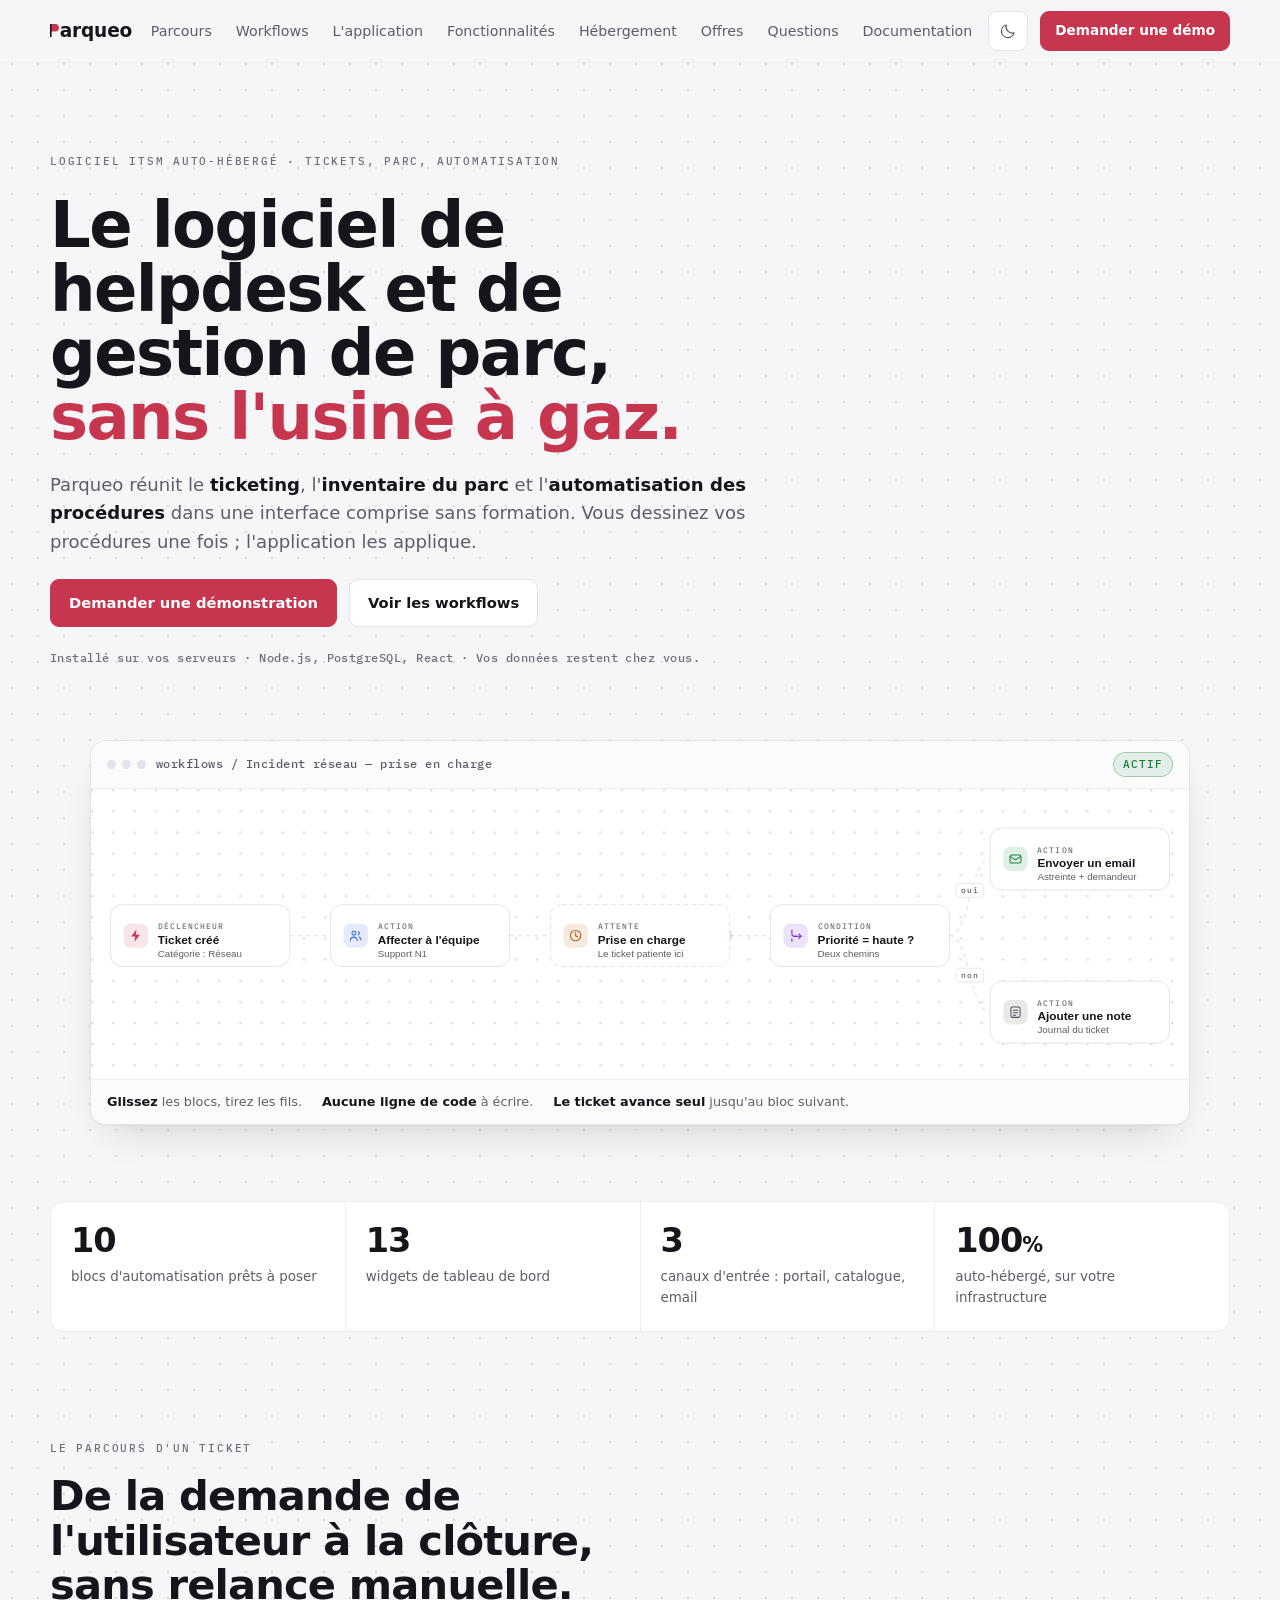
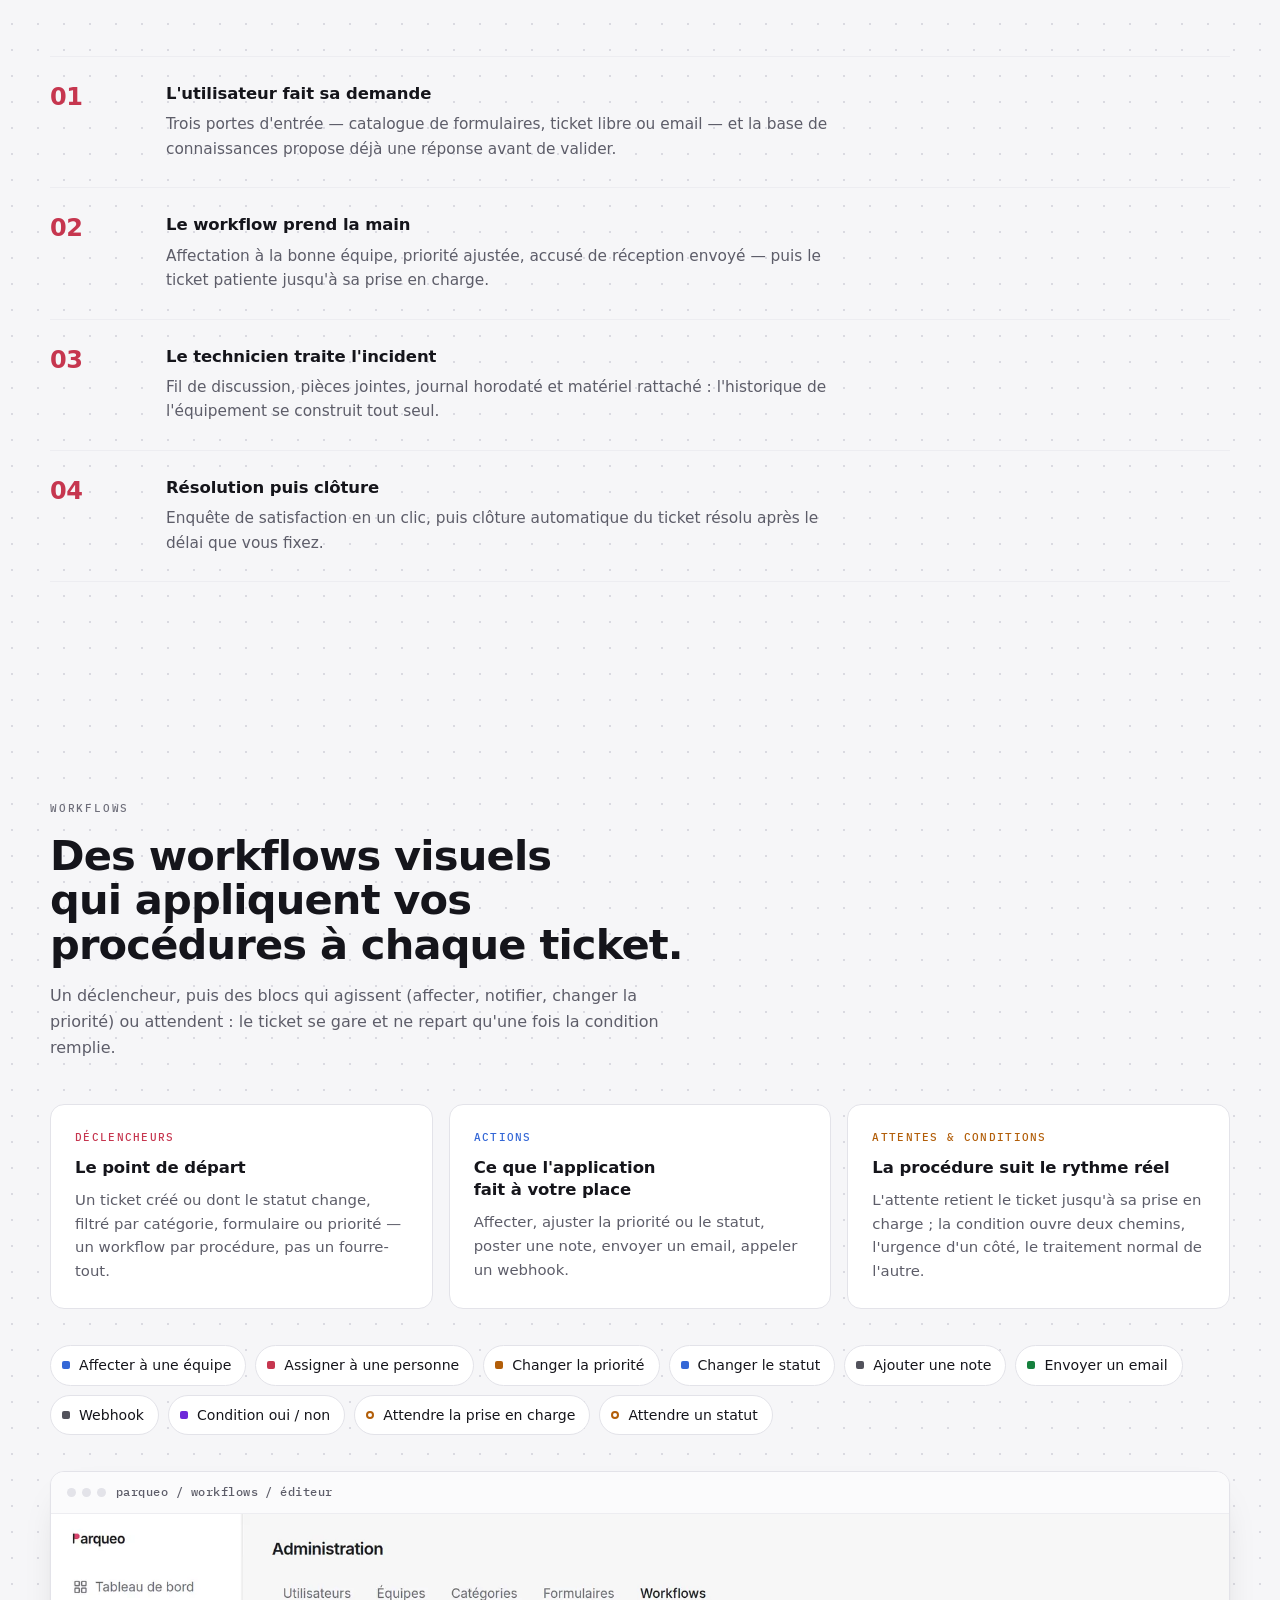
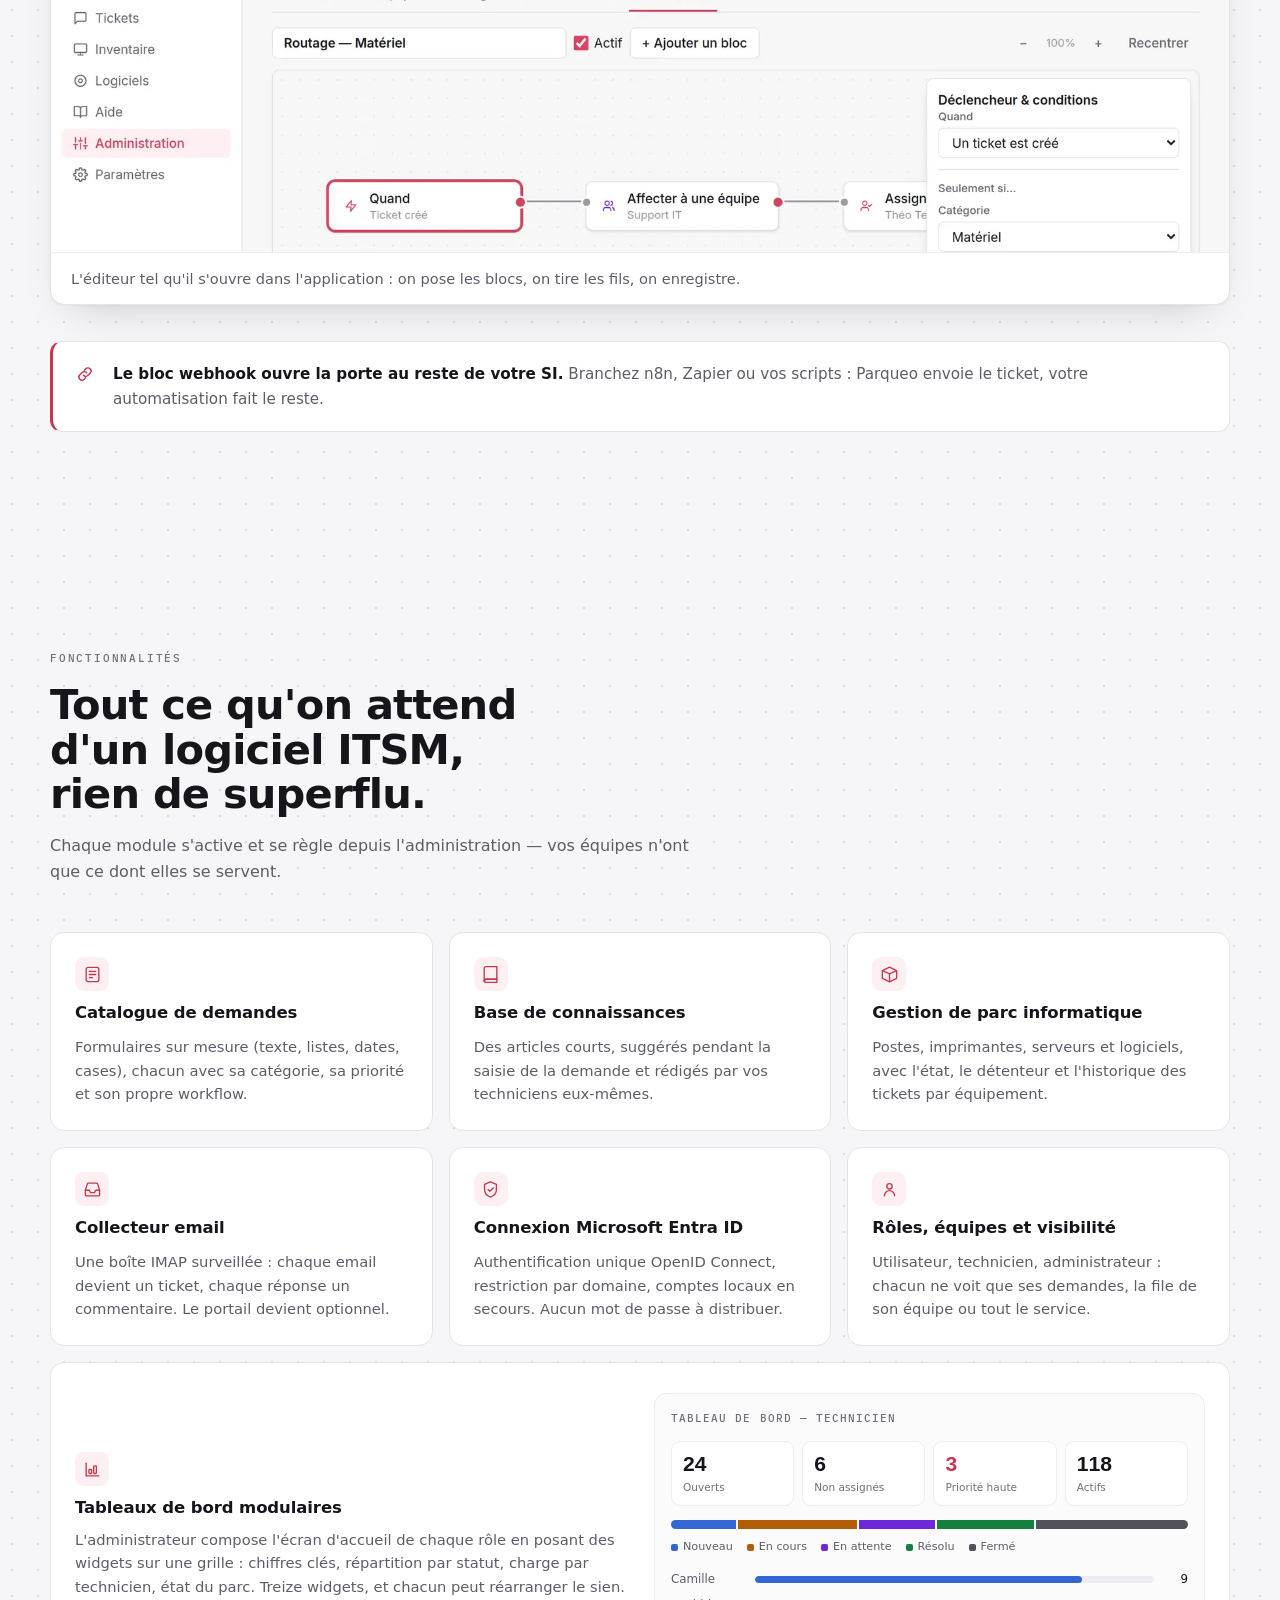
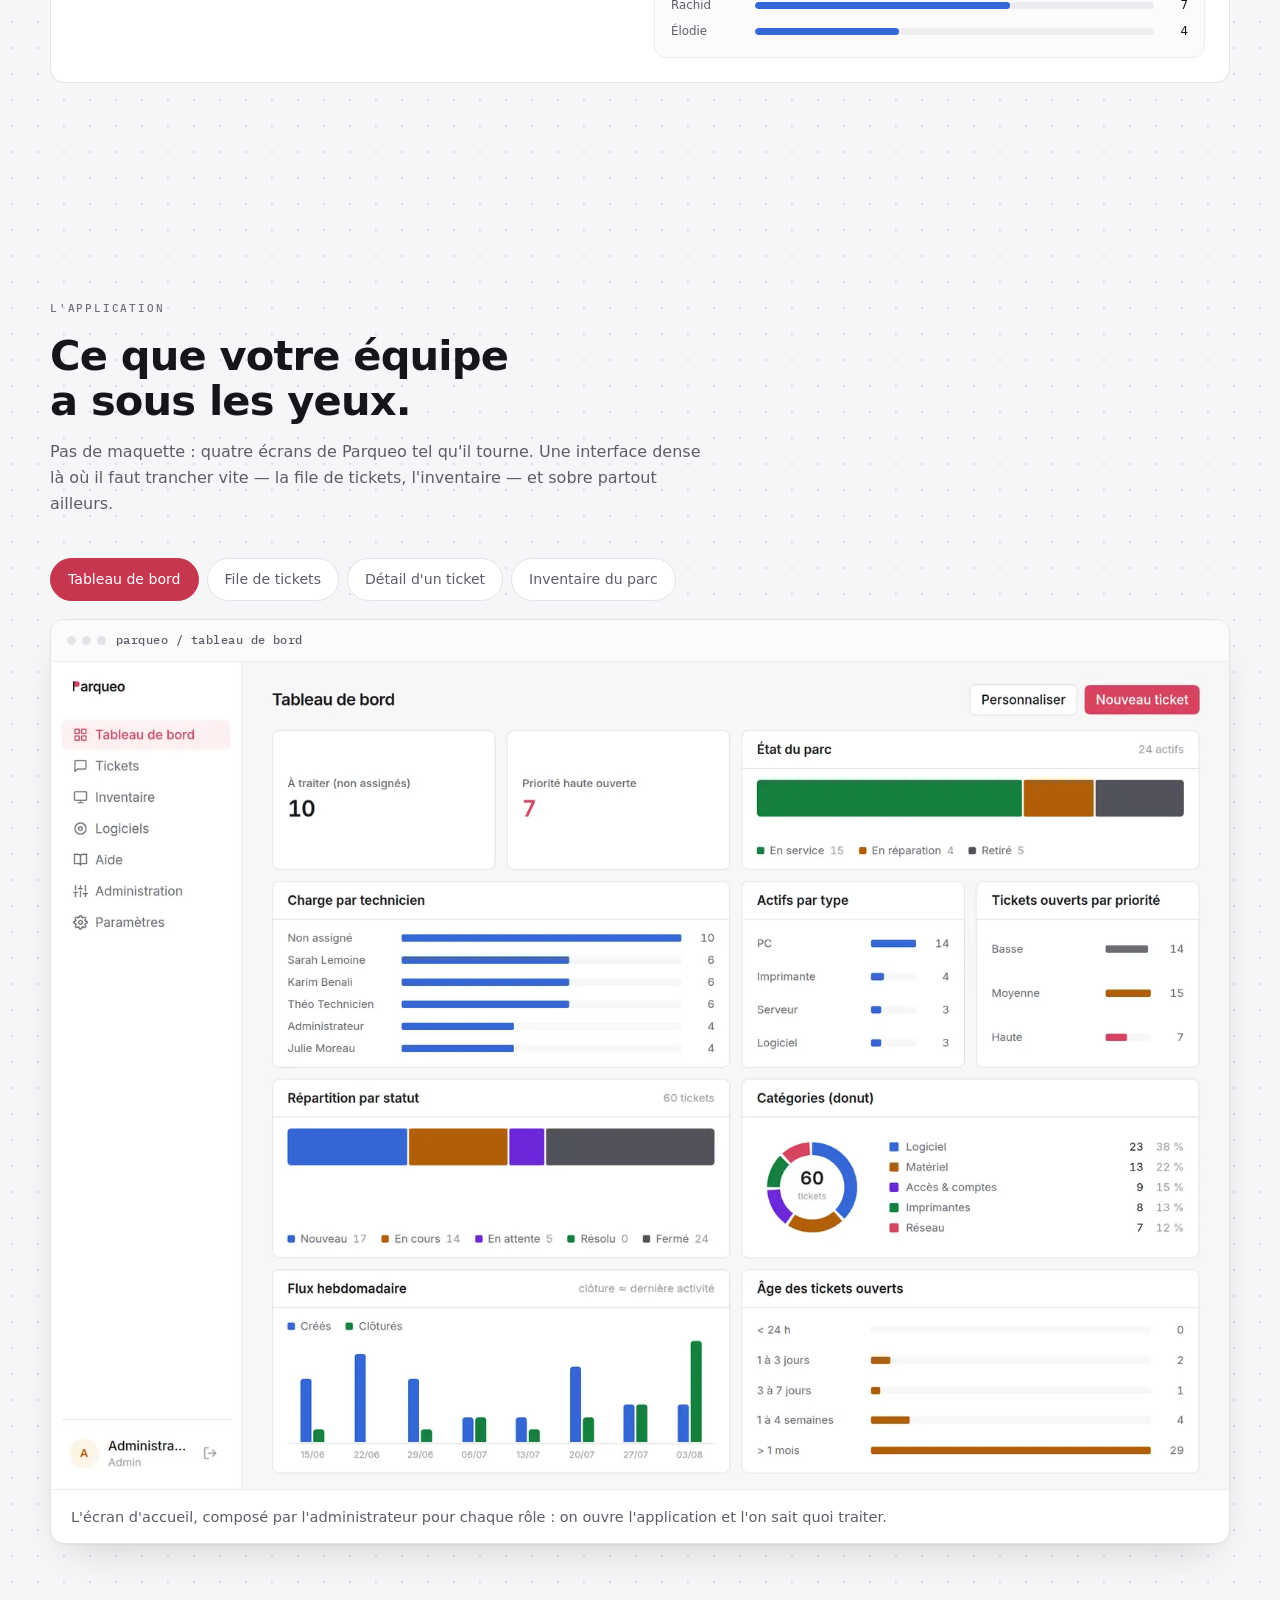
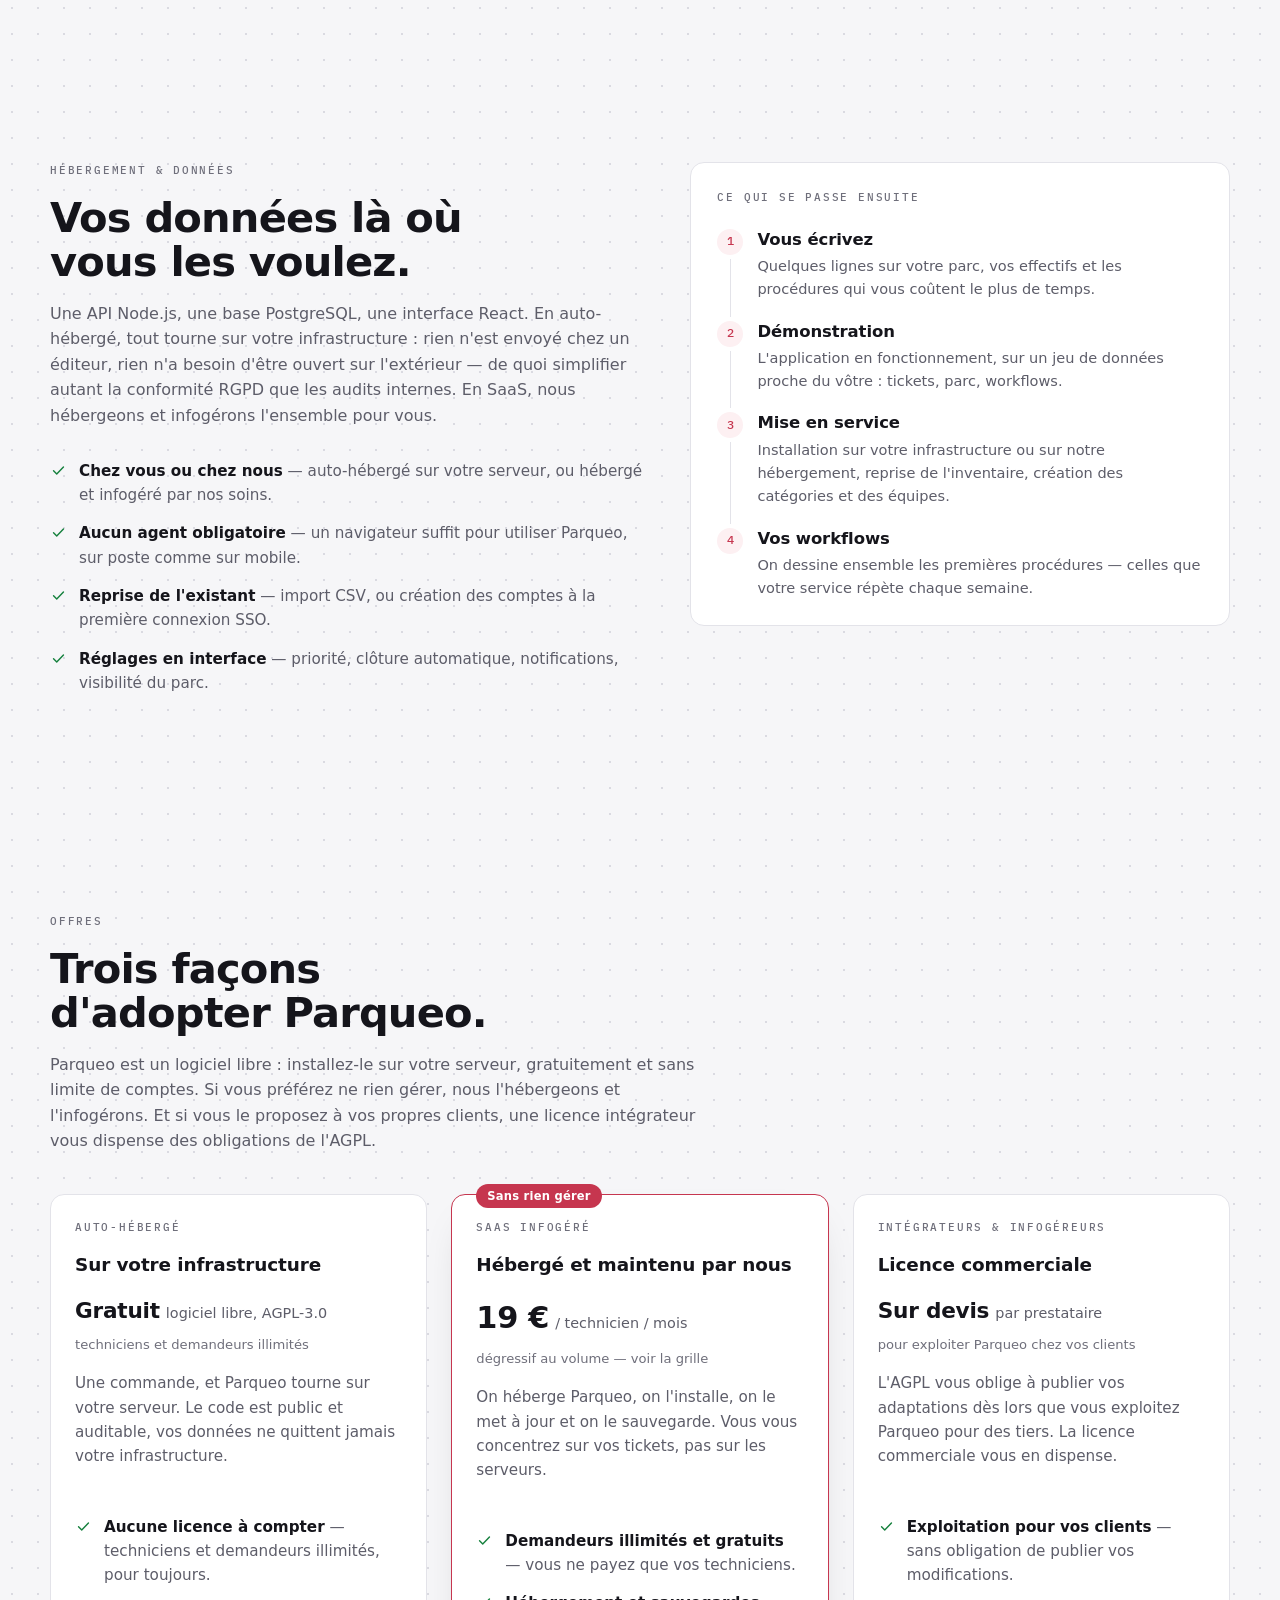
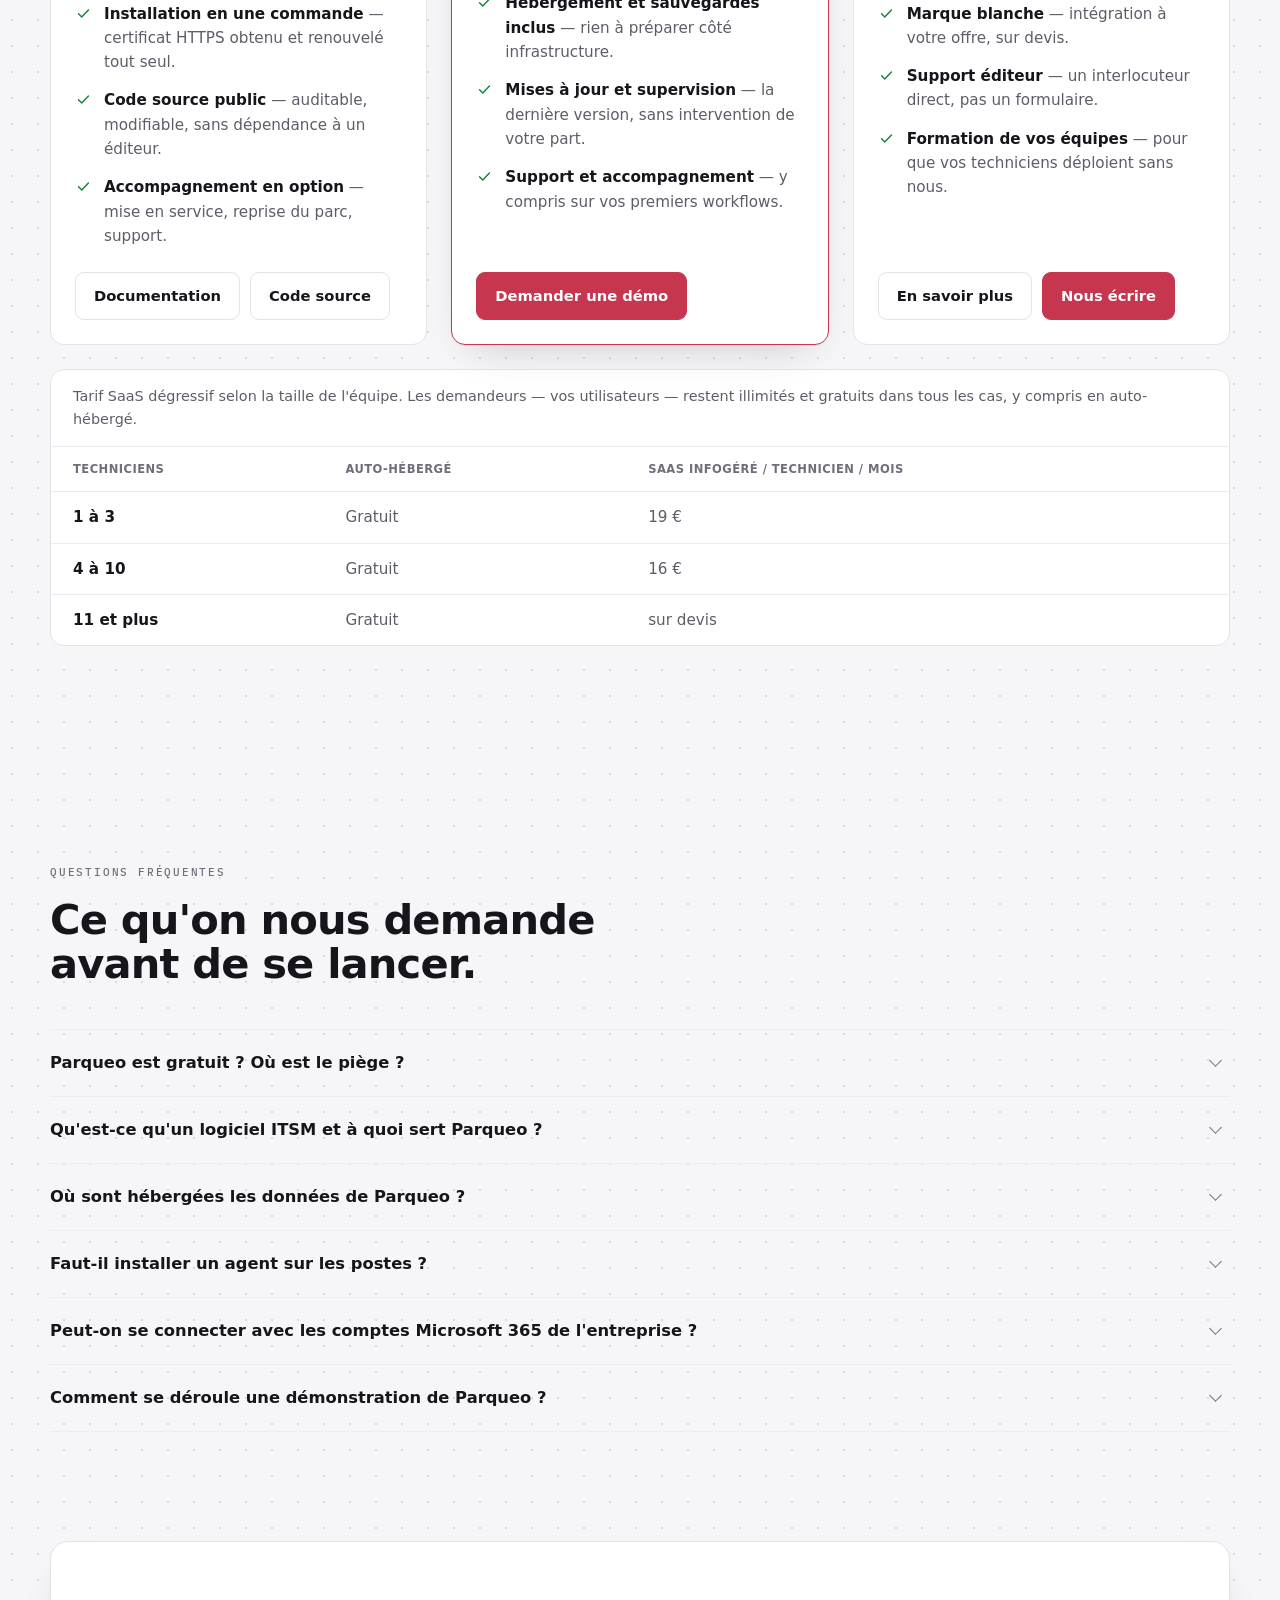
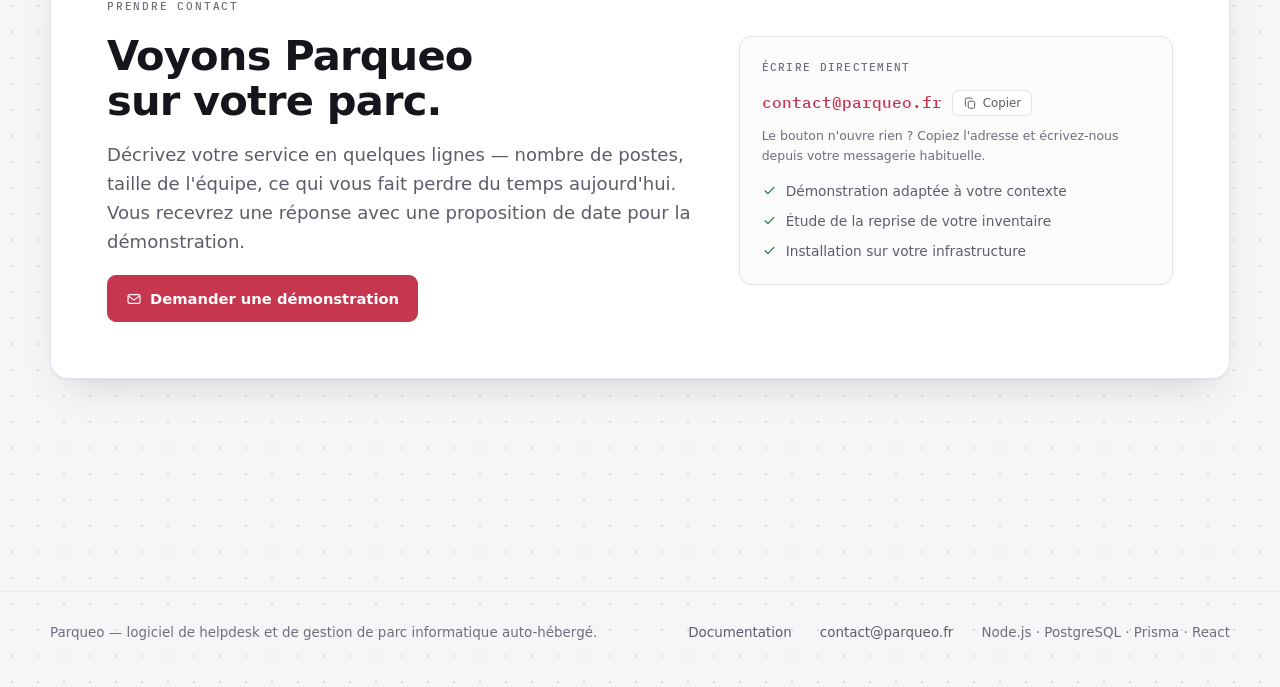
==== commit fd0e1f70: "Offres : l'auto-hébergement est gratuit, comme le dit la licence Le site vendait l'auto-hébergement " ====
--- a/index.html
+++ b/index.html
@@ -81,6 +81,14 @@
       "image": "https://parqueo.fr/og-image.png",
       "inLanguage": "fr-FR",
       "softwareRequirements": "Node.js, PostgreSQL",
+      "license": "https://www.gnu.org/licenses/agpl-3.0.html",
+      "offers": {
+        "@type": "Offer",
+        "price": "0",
+        "priceCurrency": "EUR",
+        "description": "Auto-hébergé : logiciel libre sous AGPL-3.0, techniciens et demandeurs illimités. Hébergement infogéré et licence intégrateur proposés séparément.",
+        "availability": "https://schema.org/InStock"
+      },
       "description": "Logiciel de helpdesk et de gestion de parc informatique auto-hébergé : ticketing, inventaire des équipements, catalogue de demandes, base de connaissances et workflows d'automatisation visuels.",
       "featureList": [
         "Ticketing avec statuts, priorités, équipes et assignation",
@@ -100,6 +108,14 @@
       "@type": "FAQPage",
       "@id": "https://parqueo.fr/#faq",
       "mainEntity": [
+        {
+          "@type": "Question",
+          "name": "Parqueo est gratuit ? Où est le piège ?",
+          "acceptedAnswer": {
+            "@type": "Answer",
+            "text": "Il n'y en a pas. Parqueo est un logiciel libre sous licence AGPL-3.0 : vous l'installez sur votre serveur, avec autant de techniciens et de demandeurs que vous voulez, sans rien payer et sans limite de durée. Le code est public sur GitHub. Ce que nous vendons, c'est de ne pas avoir à s'en occuper : l'hébergement infogéré, la mise en service, la reprise de votre parc existant et le support. Et pour les prestataires qui exploitent Parqueo chez leurs clients, une licence commerciale qui les dispense des obligations de l'AGPL."
+          }
+        },
         {
           "@type": "Question",
           "name": "Qu'est-ce qu'un logiciel ITSM et à quoi sert Parqueo ?",
@@ -146,950 +162,7 @@
 }
 </script>
 
-<style>
-  *, *::before, *::after { box-sizing: border-box; }
-  body { margin: 0; }
-  img { max-width: 100%; height: auto; }
-
-  html { scroll-behavior: smooth; }
-  /* Les liens de la navigation visent des titres qui, sans cette marge, se
-     glisseraient sous la barre fixe une fois le défilement terminé. */
-  main[id], section[id] { scroll-margin-top: calc(var(--nav-h) + 16px); }
-
-  @font-face {
-    font-family: 'Archivo';
-    src: url(fonts/archivo.woff2) format('woff2');
-    font-weight: 400 700;
-    font-stretch: 100% 125%;
-    font-display: swap;
-  }
-  @font-face {
-    font-family: 'InterVar';
-    src: url(fonts/inter.woff2) format('woff2');
-    font-weight: 100 900;
-    font-display: swap;
-  }
-  @font-face {
-    font-family: 'PlexMono';
-    src: url(fonts/plexmono.woff2) format('woff2');
-    font-weight: 500;
-    font-display: swap;
-  }
-
-  :root {
-    --canvas: #f6f6f8;
-    --surface: #ffffff;
-    --surface-2: #fbfbfc;
-    --line: #e3e3e9;
-    --line-soft: #ededf1;
-    --ink: #15151b;
-    --ink-soft: #5d5d69;
-    --ink-faint: #6f6f7b;
-    --accent: #c6364f;
-    --accent-strong: #a92742;
-    --accent-soft: #fdf0f2;
-    --n-blue: #3467d6;
-    --n-amber: #b25e09;
-    --n-violet: #6d28d9;
-    --n-green: #15803d;
-    --n-grey: #52525b;
-    --dot: #dadae1;
-    --on-accent: #ffffff;
-    --lift: 0 1px 2px rgba(21, 21, 27, .04), 0 18px 40px -20px rgba(21, 21, 27, .22);
-
-    /* Échelle partagée — rayons, durée et courbe des transitions, hauteur de la
-       barre fixe. Ces valeurs ne dépendent pas du thème : elles restent dans le
-       :root de base et ne sont pas répétées dans les blocs clair/sombre. */
-    --r-xs: 7px;
-    --r-sm: 9px;
-    --r-md: 12px;
-    --r-lg: 14px;
-    --r-xl: 18px;
-    --dur: .18s;
-    --ease: cubic-bezier(.22, .61, .36, 1);
-    --nav-h: 62px;
-  }
-
-  @media (prefers-color-scheme: dark) {
-    :root {
-      --canvas: #0e0e13;
-      --surface: #16161d;
-      --surface-2: #1b1b24;
-      --line: #2b2b36;
-      --line-soft: #232430;
-      --ink: #edeef2;
-      --ink-soft: #9fa0ad;
-      --ink-faint: #8d8e9c;
-      --accent: #ff6b83;
-      --accent-strong: #ff8b9d;
-      --accent-soft: #2c1720;
-      --n-blue: #7ba3f5;
-      --n-amber: #dca35c;
-      --n-violet: #a98cfb;
-      --n-green: #4ec98a;
-      --n-grey: #a3a3ae;
-      --dot: #262631;
-      --on-accent: #1a0d11;
-      --lift: 0 1px 2px rgba(0, 0, 0, .4), 0 18px 40px -20px rgba(0, 0, 0, .7);
-    }
-  }
-
-  :root[data-theme="dark"] {
-    --canvas: #0e0e13;
-    --surface: #16161d;
-    --surface-2: #1b1b24;
-    --line: #2b2b36;
-    --line-soft: #232430;
-    --ink: #edeef2;
-    --ink-soft: #9fa0ad;
-    --ink-faint: #8d8e9c;
-    --accent: #ff6b83;
-    --accent-strong: #ff8b9d;
-    --accent-soft: #2c1720;
-    --n-blue: #7ba3f5;
-    --n-amber: #dca35c;
-    --n-violet: #a98cfb;
-    --n-green: #4ec98a;
-    --n-grey: #a3a3ae;
-    --dot: #262631;
-    --on-accent: #1a0d11;
-    --lift: 0 1px 2px rgba(0, 0, 0, .4), 0 18px 40px -20px rgba(0, 0, 0, .7);
-  }
-
-  :root[data-theme="light"] {
-    --canvas: #f6f6f8;
-    --surface: #ffffff;
-    --surface-2: #fbfbfc;
-    --line: #e3e3e9;
-    --line-soft: #ededf1;
-    --ink: #15151b;
-    --ink-soft: #5d5d69;
-    --ink-faint: #6f6f7b;
-    --accent: #c6364f;
-    --accent-strong: #a92742;
-    --accent-soft: #fdf0f2;
-    --n-blue: #3467d6;
-    --n-amber: #b25e09;
-    --n-violet: #6d28d9;
-    --n-green: #15803d;
-    --n-grey: #52525b;
-    --dot: #dadae1;
-    --on-accent: #ffffff;
-    --lift: 0 1px 2px rgba(21, 21, 27, .04), 0 18px 40px -20px rgba(21, 21, 27, .22);
-  }
-
-  body {
-    background-color: var(--canvas);
-    background-image: radial-gradient(var(--dot) 1px, transparent 1px);
-    background-size: 26px 26px;
-    background-position: -1px -1px;
-    color: var(--ink);
-    font-family: 'InterVar', system-ui, sans-serif;
-    font-size: 16px;
-    line-height: 1.6;
-    -webkit-font-smoothing: antialiased;
-    overflow-x: hidden;
-  }
-
-  ::selection { background: var(--accent); color: var(--on-accent); }
-
-  a { color: inherit; }
-
-  :is(a, button, summary):focus-visible {
-    outline: 2px solid var(--accent);
-    outline-offset: 3px;
-    border-radius: 4px;
-  }
-
-  .wrap { width: min(100% - 40px, 1180px); margin-inline: auto; }
-
-  .skip {
-    position: absolute;
-    left: -9999px;
-    top: 0;
-    background: var(--surface);
-    padding: 10px 16px;
-    border: 1px solid var(--line);
-    border-radius: 8px;
-    z-index: 100;
-  }
-  .skip:focus { left: 12px; top: 12px; }
-
-  /* ---------- type ---------- */
-  .eyebrow {
-    font-family: 'PlexMono', ui-monospace, monospace;
-    font-size: .7rem;
-    font-weight: 500;
-    letter-spacing: .16em;
-    text-transform: uppercase;
-    color: var(--ink-faint);
-  }
-
-  h1, h2, h3, .num {
-    font-family: 'Archivo', system-ui, sans-serif;
-    font-stretch: 118%;
-    text-wrap: balance;
-    margin: 0;
-  }
-
-  h1 {
-    font-size: clamp(2.4rem, 5.6vw, 4rem);
-    font-weight: 700;
-    line-height: 1;
-    letter-spacing: -.025em;
-  }
-
-  h2 {
-    font-size: clamp(1.85rem, 3.4vw, 2.6rem);
-    font-weight: 700;
-    line-height: 1.07;
-    letter-spacing: -.02em;
-  }
-
-  h3 {
-    font-family: 'InterVar', system-ui, sans-serif;
-    font-stretch: normal;
-    font-size: 1.03rem;
-    font-weight: 620;
-    letter-spacing: -.005em;
-    line-height: 1.35;
-  }
-
-  p { margin: 0; }
-  .lede { font-size: 1.13rem; color: var(--ink-soft); max-width: 62ch; }
-  .body-soft { color: var(--ink-soft); max-width: 64ch; }
-  strong { font-weight: 600; color: var(--ink); }
-
-  /* ---------- nav ---------- */
-  .nav {
-    position: sticky;
-    top: 0;
-    z-index: 40;
-    background: color-mix(in srgb, var(--canvas) 82%, transparent);
-    backdrop-filter: blur(12px);
-    border-bottom: 1px solid var(--line-soft);
-  }
-  .nav-in { display: flex; align-items: center; gap: 12px; height: var(--nav-h); }
-  .brand {
-    font-size: 1.16rem;
-    font-weight: 620;
-    letter-spacing: -.01em;
-    text-decoration: none;
-    margin-right: auto;
-    white-space: nowrap;
-  }
-  /* Le symbole tient lieu de P dans « Parqueo » : cadré au ras de la lettre,
-     posé sur la ligne de base, dimensionné en em pour suivre le texte parent.
-     .72em = hauteur de capitale ; .48em = ratio exact du tracé (12/18). */
-  .brand .mk {
-    display: inline-block;
-    vertical-align: baseline;
-    height: .72em;
-    width: .48em;
-    margin-right: .045em;
-  }
-  .nav-links { display: flex; gap: 24px; font-size: .89rem; color: var(--ink-soft); margin-right: 4px; }
-  .nav-links a {
-    text-decoration: none;
-    position: relative;
-    padding-block: 4px;
-    white-space: nowrap;
-    transition: color var(--dur) var(--ease);
-  }
-  .nav-links a:hover { color: var(--ink); }
-
-  /* Repère de section courante : la page fait huit écrans de haut, savoir où
-     l'on se trouve évite de remonter pour se situer. */
-  .nav-links a[aria-current="true"] { color: var(--ink); }
-  .nav-links a[aria-current="true"]::after {
-    content: "";
-    position: absolute;
-    left: 0;
-    right: 0;
-    bottom: -2px;
-    height: 2px;
-    border-radius: 2px;
-    background: var(--accent);
-  }
-
-  /* Boutons carrés de la barre : 40px de côté, portés à 44 sur écran tactile
-     où le doigt n'a pas la précision du curseur. */
-  .icon-btn {
-    display: inline-grid;
-    place-items: center;
-    width: 40px;
-    height: 40px;
-    flex: none;
-    padding: 0;
-    border: 1px solid var(--line);
-    border-radius: var(--r-sm);
-    background: var(--surface);
-    color: var(--ink-soft);
-    cursor: pointer;
-    transition: border-color var(--dur) var(--ease), color var(--dur) var(--ease);
-  }
-  .icon-btn:hover { border-color: var(--ink-faint); color: var(--ink); }
-  @media (pointer: coarse) { .icon-btn { width: 44px; height: 44px; } }
-
-  /* Chaque bascule montre l'icône de la destination, pas celle de l'état
-     courant : en thème clair, la lune annonce le passage au sombre. */
-  .ico-dark, :root[data-theme="dark"] .ico-light { display: none; }
-  :root[data-theme="dark"] .ico-dark { display: block; }
-  @media (prefers-color-scheme: dark) {
-    :root:not([data-theme="light"]) .ico-light { display: none; }
-    :root:not([data-theme="light"]) .ico-dark { display: block; }
-    :root[data-theme="light"] .ico-light { display: block; }
-  }
-
-  .nav-burger { display: none; }
-  .nav-burger .ico-shut { display: none; }
-  .nav[data-menu="open"] .nav-burger .ico-open { display: none; }
-  .nav[data-menu="open"] .nav-burger .ico-shut { display: block; }
-
-  .cta-short { display: none; }
-
-  @media (max-width: 1120px) {
-    .nav-burger { display: inline-grid; }
-    /* Sous 900px les liens quittent la barre pour un panneau déroulant : les
-       masquer sans rien mettre à la place laissait le mobile sans navigation. */
-    .nav-links {
-      display: none;
-      position: absolute;
-      left: 0;
-      right: 0;
-      top: 100%;
-      flex-direction: column;
-      gap: 0;
-      margin: 0;
-      padding: 6px 0 10px;
-      background: var(--surface);
-      border-bottom: 1px solid var(--line);
-      box-shadow: var(--lift);
-      font-size: .95rem;
-    }
-    .nav[data-menu="open"] .nav-links { display: flex; }
-    .nav-links a {
-      display: flex;
-      align-items: center;
-      min-height: 44px;
-      padding: 8px max(20px, calc((100% - 1180px) / 2));
-    }
-    .nav-links a[aria-current="true"]::after {
-      left: 0;
-      right: auto;
-      top: 8px;
-      bottom: 8px;
-      width: 3px;
-      height: auto;
-    }
-  }
-  @media (max-width: 560px) {
-    .cta-long { display: none; }
-    .cta-short { display: inline; }
-    .nav-in { gap: 10px; }
-  }
-
-  /* Sans JavaScript le panneau ne peut pas s'ouvrir : le bouton disparaît et
-     les liens reprennent leur place, en rangée sous la barre. */
-  .no-js .nav-burger { display: none; }
-  /* La bascule de thème n'agit que par script : sans lui, elle n'aurait rien à
-     commander. */
-  .no-js #theme-btn { display: none; }
-  @media (max-width: 1120px) {
-    .no-js .nav-in { height: auto; flex-wrap: wrap; padding-block: 11px; }
-    .no-js .nav-links {
-      display: flex;
-      position: static;
-      order: 9;
-      width: 100%;
-      flex-flow: row wrap;
-      gap: 2px 18px;
-      padding: 4px 0 0;
-      background: none;
-      border: 0;
-      box-shadow: none;
-      font-size: .88rem;
-    }
-    .no-js .nav-links a { min-height: 32px; padding: 0; }
-  }
-
-  /* ---------- boutons ---------- */
-  .btn {
-    display: inline-flex;
-    align-items: center;
-    gap: 8px;
-    padding: 11px 18px;
-    border-radius: 9px;
-    font-size: .92rem;
-    font-weight: 550;
-    text-decoration: none;
-    border: 1px solid transparent;
-    transition: background-color .15s ease, border-color .15s ease;
-  }
-  .btn-primary { background: var(--accent); border-color: var(--accent); color: var(--on-accent); }
-  .btn-primary:hover { background: var(--accent-strong); border-color: var(--accent-strong); }
-  .btn-ghost { border-color: var(--line); background: var(--surface); color: var(--ink); }
-  .btn-ghost:hover { border-color: var(--ink-faint); }
-  .btn-sm { padding: 8px 14px; font-size: .85rem; }
-  .nav-cta { white-space: nowrap; flex: none; }
-
-  /* ---------- hero ---------- */
-  .hero { padding-block: clamp(52px, 7vw, 96px) 0; }
-  .hero-copy { display: flex; flex-direction: column; gap: 22px; }
-  .hero h1 { max-width: 17ch; }
-  .hero-accent { color: var(--accent); }
-  .hero-cta { display: flex; flex-wrap: wrap; gap: 12px; align-items: center; }
-  .hero-note {
-    font-family: 'PlexMono', ui-monospace, monospace;
-    font-size: .74rem;
-    color: var(--ink-faint);
-    letter-spacing: .04em;
-  }
-
-  /* ---------- canvas workflow ---------- */
-  .canvas-panel {
-    margin-top: clamp(44px, 6vw, 72px);
-    background: var(--surface);
-    border: 1px solid var(--line);
-    border-radius: 16px;
-    box-shadow: var(--lift);
-    overflow: hidden;
-  }
-  .canvas-bar {
-    display: flex;
-    align-items: center;
-    gap: 10px;
-    padding: 11px 16px;
-    border-bottom: 1px solid var(--line-soft);
-    background: var(--surface-2);
-  }
-  .canvas-bar .dotrow { display: flex; gap: 6px; }
-  .canvas-bar .dotrow i { width: 9px; height: 9px; border-radius: 50%; background: var(--line); display: block; }
-  .canvas-name {
-    font-family: 'PlexMono', ui-monospace, monospace;
-    font-size: .74rem;
-    color: var(--ink-soft);
-    letter-spacing: .04em;
-  }
-  .canvas-pill {
-    margin-left: auto;
-    font-family: 'PlexMono', ui-monospace, monospace;
-    font-size: .66rem;
-    letter-spacing: .1em;
-    text-transform: uppercase;
-    color: var(--n-green);
-    border: 1px solid color-mix(in srgb, var(--n-green) 32%, transparent);
-    background: color-mix(in srgb, var(--n-green) 10%, transparent);
-    padding: 3px 9px;
-    border-radius: 999px;
-  }
-  .canvas-scroll { overflow-x: auto; }
-  .canvas-scroll svg { display: block; width: 100%; min-width: 900px; height: auto; }
-
-  .wf-dots { fill: var(--dot); }
-  .wf-wire {
-    fill: none;
-    stroke: var(--line);
-    stroke-width: 1.6;
-    stroke-dasharray: 5 5;
-    animation: flow 1.4s linear infinite;
-  }
-  @keyframes flow { to { stroke-dashoffset: -10; } }
-  .wf-card { fill: var(--surface); stroke: var(--line); stroke-width: 1.2; }
-  .wf-node:hover .wf-card { stroke: var(--nc); }
-  .wf-gate .wf-card { stroke-dasharray: 6 4; }
-  .wf-chip { fill: color-mix(in srgb, var(--nc) 13%, transparent); }
-  .wf-glyph { fill: none; stroke: var(--nc); stroke-width: 1.7; stroke-linecap: round; stroke-linejoin: round; }
-  .wf-cap {
-    font-family: 'PlexMono', ui-monospace, monospace;
-    font-size: 9.5px;
-    letter-spacing: .13em;
-    fill: var(--ink-faint);
-  }
-  .wf-title { font-family: 'InterVar', sans-serif; font-size: 14.5px; font-weight: 600; fill: var(--ink); }
-  .wf-sub { font-family: 'InterVar', sans-serif; font-size: 12px; fill: var(--ink-soft); }
-  .wf-branch-bg { fill: var(--surface); stroke: var(--line); stroke-width: 1; }
-  .wf-branch-tx {
-    font-family: 'PlexMono', ui-monospace, monospace;
-    font-size: 9.5px;
-    letter-spacing: .08em;
-    fill: var(--ink-soft);
-    text-anchor: middle;
-  }
-  .wf-token { fill: var(--accent); }
-  .wf-token-halo { fill: var(--accent); opacity: .18; }
-  /* Le schéma déborde sous 1000px : sans un mot, le défilement horizontal à
-     l'intérieur du cadre passe inaperçu et la moitié droite reste ignorée. */
-  .canvas-hint { display: none; }
-  @media (max-width: 1000px) {
-    .canvas-hint { display: inline-flex; gap: 6px; align-items: center; color: var(--ink-faint); }
-  }
-
-  .canvas-legend {
-    display: flex;
-    flex-wrap: wrap;
-    gap: 8px 20px;
-    padding: 12px 16px;
-    border-top: 1px solid var(--line-soft);
-    background: var(--surface-2);
-    font-size: .8rem;
-    color: var(--ink-soft);
-  }
-  .canvas-legend b { font-weight: 600; color: var(--ink); }
-
-  /* ---------- chiffres ---------- */
-  .stats {
-    display: grid;
-    grid-template-columns: repeat(4, 1fr);
-    gap: 1px;
-    background: var(--line-soft);
-    border: 1px solid var(--line-soft);
-    border-radius: 14px;
-    overflow: hidden;
-    margin-top: clamp(48px, 6vw, 76px);
-  }
-  .stat { background: var(--surface); padding: 22px 20px; }
-  .stat .num {
-    display: block;
-    font-size: 2.1rem;
-    font-weight: 700;
-    letter-spacing: -.03em;
-    font-variant-numeric: tabular-nums;
-    line-height: 1;
-  }
-  .stat .lbl { display: block; margin-top: 8px; font-size: .84rem; color: var(--ink-soft); }
-  @media (max-width: 760px) { .stats { grid-template-columns: repeat(2, 1fr); } }
-
-  /* ---------- sections ---------- */
-  .sec { padding-block: clamp(72px, 8.5vw, 124px); }
-  .sec-head { display: flex; flex-direction: column; gap: 16px; max-width: 66ch; }
-
-  .card { background: var(--surface); border: 1px solid var(--line); border-radius: 14px; padding: 24px; }
-
-  .trio { display: grid; grid-template-columns: repeat(3, 1fr); gap: 16px; margin-top: 44px; }
-  .trio .card { display: flex; flex-direction: column; gap: 10px; }
-  .trio .kicker {
-    font-family: 'PlexMono', ui-monospace, monospace;
-    font-size: .68rem;
-    letter-spacing: .12em;
-    text-transform: uppercase;
-    color: var(--nc, var(--accent));
-  }
-  .trio p { font-size: .93rem; color: var(--ink-soft); }
-  @media (max-width: 860px) { .trio { grid-template-columns: 1fr; } }
-
-  .blocks { display: flex; flex-wrap: wrap; gap: 9px; margin-top: 36px; }
-  .block {
-    display: inline-flex;
-    align-items: center;
-    gap: 9px;
-    padding: 8px 14px 8px 11px;
-    border: 1px solid var(--line);
-    border-radius: 999px;
-    background: var(--surface);
-    font-size: .88rem;
-    white-space: nowrap;
-  }
-  .block i { width: 8px; height: 8px; border-radius: 2px; background: var(--nc); display: block; flex: none; }
-  .block.is-gate i { border-radius: 50%; background: transparent; border: 2px solid var(--nc); }
-
-  .callout {
-    margin-top: 36px;
-    display: flex;
-    gap: 18px;
-    align-items: flex-start;
-    border: 1px solid var(--line);
-    border-left: 3px solid var(--accent);
-    background: var(--surface);
-    border-radius: 12px;
-    padding: 20px 22px;
-  }
-  .callout svg { flex: none; margin-top: 2px; color: var(--accent); }
-  .callout p { font-size: .95rem; color: var(--ink-soft); }
-
-  /* ---------- parcours ---------- */
-  .steps { margin-top: 48px; display: flex; flex-direction: column; }
-  .step {
-    display: grid;
-    grid-template-columns: 88px 1fr;
-    gap: 28px;
-    padding-block: 26px;
-    border-top: 1px solid var(--line-soft);
-    align-items: start;
-  }
-  .step:last-child { border-bottom: 1px solid var(--line-soft); }
-  .step .num {
-    font-size: 1.5rem;
-    font-weight: 700;
-    color: var(--accent);
-    font-variant-numeric: tabular-nums;
-    letter-spacing: -.02em;
-    line-height: 1.2;
-  }
-  .step-body { display: flex; flex-direction: column; gap: 7px; }
-  .step-body p { color: var(--ink-soft); max-width: 68ch; font-size: .96rem; }
-  @media (max-width: 660px) { .step { grid-template-columns: 1fr; gap: 8px; } }
-
-  /* ---------- fonctionnalités ---------- */
-  .grid-feat { display: grid; grid-template-columns: repeat(3, 1fr); gap: 16px; margin-top: 48px; }
-  .feat { display: flex; flex-direction: column; gap: 11px; }
-  .feat-ico {
-    width: 34px;
-    height: 34px;
-    border-radius: 9px;
-    display: grid;
-    place-items: center;
-    background: var(--accent-soft);
-    color: var(--accent);
-    flex: none;
-  }
-  .feat p { font-size: .92rem; color: var(--ink-soft); }
-  .feat-wide { grid-column: span 3; }
-  @media (max-width: 900px) {
-    .grid-feat { grid-template-columns: repeat(2, 1fr); }
-    .feat-wide { grid-column: span 2; }
-  }
-  @media (max-width: 600px) {
-    .grid-feat { grid-template-columns: 1fr; }
-    .feat-wide { grid-column: span 1; }
-  }
-
-  .dash { display: grid; grid-template-columns: 1fr 1fr; gap: 28px; align-items: center; margin-top: 6px; }
-  @media (max-width: 900px) { .dash { grid-template-columns: 1fr; } }
-  .dash-mock {
-    background: var(--surface-2);
-    border: 1px solid var(--line-soft);
-    border-radius: 12px;
-    padding: 16px;
-    display: flex;
-    flex-direction: column;
-    gap: 14px;
-  }
-  .tiles { display: grid; grid-template-columns: repeat(4, 1fr); gap: 8px; }
-  .tile { background: var(--surface); border: 1px solid var(--line-soft); border-radius: 9px; padding: 10px 11px; }
-  .tile .t-num {
-    font-family: 'Archivo', sans-serif;
-    font-stretch: 118%;
-    font-weight: 700;
-    font-size: 1.32rem;
-    font-variant-numeric: tabular-nums;
-    line-height: 1.1;
-  }
-  .tile .t-lbl { font-size: .66rem; color: var(--ink-faint); line-height: 1.3; margin-top: 3px; display: block; }
-  .tile.is-accent .t-num { color: var(--accent); }
-  .segbar { display: flex; height: 9px; border-radius: 999px; overflow: hidden; gap: 2px; }
-  .segbar span { display: block; }
-  .seglegend { display: flex; flex-wrap: wrap; gap: 4px 14px; font-size: .7rem; color: var(--ink-soft); }
-  .seglegend span { display: inline-flex; align-items: center; gap: 5px; }
-  .seglegend i { width: 7px; height: 7px; border-radius: 2px; display: block; }
-  .loadrows { display: flex; flex-direction: column; gap: 7px; }
-  .loadrow {
-    display: grid;
-    grid-template-columns: 74px 1fr 24px;
-    align-items: center;
-    gap: 10px;
-    font-size: .74rem;
-    color: var(--ink-soft);
-  }
-  .loadrow .bar { height: 7px; background: var(--line-soft); border-radius: 999px; overflow: hidden; }
-  .loadrow .bar span { display: block; height: 100%; background: var(--n-blue); border-radius: 999px; }
-  .loadrow .val { text-align: right; font-variant-numeric: tabular-nums; color: var(--ink); }
-  .mock-cap {
-    font-family: 'PlexMono', ui-monospace, monospace;
-    font-size: .66rem;
-    letter-spacing: .1em;
-    text-transform: uppercase;
-    color: var(--ink-faint);
-  }
-
-  /* ---------- aperçu de l'application ---------- */
-  .shots { margin-top: 42px; }
-  .shot-tabs { display: flex; flex-wrap: wrap; gap: 8px; margin-bottom: 18px; }
-  .shot-tab {
-    min-height: 40px;
-    padding: 9px 17px;
-    border: 1px solid var(--line);
-    border-radius: 999px;
-    background: var(--surface);
-    color: var(--ink-soft);
-    font: inherit;
-    font-size: .88rem;
-    cursor: pointer;
-    transition: background-color var(--dur) var(--ease), border-color var(--dur) var(--ease), color var(--dur) var(--ease);
-  }
-  .shot-tab:hover { border-color: var(--ink-faint); color: var(--ink); }
-  .shot-tab[aria-selected="true"] {
-    background: var(--accent);
-    border-color: var(--accent);
-    color: var(--on-accent);
-  }
-  @media (pointer: coarse) { .shot-tab { min-height: 44px; } }
-
-  .shot {
-    margin: 0;
-    background: var(--surface);
-    border: 1px solid var(--line);
-    border-radius: var(--r-lg);
-    box-shadow: var(--lift);
-    overflow: hidden;
-  }
-  .shot:focus-visible { outline: 2px solid var(--accent); outline-offset: 3px; }
-  .shot img {
-    display: block;
-    width: 100%;
-    /* Rapport figé sur la plus haute des quatre captures : la hauteur du cadre
-       ne bouge pas d'un onglet à l'autre, et la place est réservée avant le
-       chargement de l'image. */
-    aspect-ratio: 1600 / 1125;
-    object-fit: cover;
-    object-position: top center;
-    background: #fff;
-    border-bottom: 1px solid var(--line-soft);
-  }
-  .shot figcaption { padding: 15px 20px; font-size: .91rem; color: var(--ink-soft); }
-
-  /* Les captures sont prises en thème clair : à côté d'une page sombre, un
-     aplat blanc éblouit. On le tempère sans dénaturer les couleurs. */
-  :root[data-theme="dark"] .shot img,
-  :root[data-theme="dark"] .wf-shot img { filter: brightness(.88); }
-  @media (prefers-color-scheme: dark) {
-    :root:not([data-theme="light"]) .shot img,
-    :root:not([data-theme="light"]) .wf-shot img { filter: brightness(.88); }
-  }
-
-  /* Sans JavaScript, les onglets ne commutent pas : on empile les quatre écrans. */
-  .no-js .shot-tabs { display: none; }
-  .no-js .shot[hidden] { display: block; }
-  .no-js .shot + .shot { margin-top: 16px; }
-
-  /* Capture large de l'éditeur, en pleine largeur sous les trois cartes. */
-  .wf-shot {
-    margin: 36px 0 0;
-    background: var(--surface);
-    border: 1px solid var(--line);
-    border-radius: var(--r-lg);
-    box-shadow: var(--lift);
-    overflow: hidden;
-  }
-  .wf-shot img {
-    display: block;
-    width: 100%;
-    aspect-ratio: 1800 / 518;
-    object-fit: cover;
-    object-position: top center;
-    background: #fff;
-    border-bottom: 1px solid var(--line-soft);
-  }
-  .wf-shot figcaption { padding: 14px 20px; font-size: .91rem; color: var(--ink-soft); }
-
-  /* ---------- hébergement ---------- */
-  .deploy { display: grid; grid-template-columns: 1.05fr .95fr; gap: 44px; align-items: start; }
-  @media (max-width: 900px) { .deploy { grid-template-columns: 1fr; gap: 28px; } }
-  .checks { display: flex; flex-direction: column; gap: 14px; margin-top: 30px; }
-  .check { display: flex; gap: 12px; align-items: flex-start; font-size: .95rem; }
-  .check svg { flex: none; color: var(--n-green); margin-top: 3px; }
-  .check span { color: var(--ink-soft); }
-
-  .flow-card { background: var(--surface); border: 1px solid var(--line); border-radius: 14px; padding: 26px; }
-  .flow-list { list-style: none; margin: 22px 0 0; padding: 0; }
-  .flow-list li {
-    display: grid;
-    grid-template-columns: 26px 1fr;
-    gap: 14px;
-    padding-bottom: 20px;
-    position: relative;
-  }
-  .flow-list li:last-child { padding-bottom: 0; }
-  .flow-list li:not(:last-child)::before {
-    content: "";
-    position: absolute;
-    left: 12.5px;
-    top: 30px;
-    bottom: 4px;
-    width: 1px;
-    background: var(--line);
-  }
-  .flow-list .pip {
-    width: 26px;
-    height: 26px;
-    border-radius: 50%;
-    background: var(--accent-soft);
-    color: var(--accent);
-    display: grid;
-    place-items: center;
-    font-family: 'PlexMono', ui-monospace, monospace;
-    font-size: .72rem;
-    position: relative;
-    z-index: 1;
-  }
-  .flow-list p { font-size: .91rem; color: var(--ink-soft); margin-top: 3px; }
-
-  /* ---------- offres ---------- */
-  .offers { display: grid; grid-template-columns: 1fr 1fr; gap: 24px; margin-top: 40px; align-items: stretch; }
-  @media (max-width: 900px) { .offers { grid-template-columns: 1fr; } }
-  .offer { display: flex; flex-direction: column; gap: 16px; position: relative; }
-  .offer.featured { border-color: var(--accent); box-shadow: var(--lift); }
-  .offer-badge {
-    position: absolute; top: -11px; left: 24px;
-    background: var(--accent); color: var(--on-accent);
-    font-size: .72rem; font-weight: 600; letter-spacing: .02em;
-    padding: 3px 11px; border-radius: 999px;
-  }
-  .offer h3 { font-size: 1.15rem; }
-  .offer .price { display: flex; align-items: baseline; flex-wrap: wrap; gap: 6px; }
-  .offer .price em { color: var(--ink-faint); font-size: .82rem; font-style: normal; width: 100%; }
-  .offer .price b { font-size: 1.9rem; font-weight: 700; letter-spacing: -.01em; }
-  .offer .price span { color: var(--ink-soft); font-size: .9rem; }
-  .offer .offer-desc { color: var(--ink-soft); font-size: .95rem; }
-  .offer .offer-cta { margin-top: auto; display: flex; gap: 10px; flex-wrap: wrap; padding-top: 8px; }
-  .tarifs { margin-top: 24px; border: 1px solid var(--line); border-radius: 14px; background: var(--surface); overflow: hidden; }
-  .tarifs-title { padding: 15px 22px; font-size: .9rem; color: var(--ink-soft); border-bottom: 1px solid var(--line-soft); }
-  .tarifs .t-scroll { overflow-x: auto; }
-  .tarifs table { width: 100%; border-collapse: collapse; font-size: .95rem; }
-  .tarifs th, .tarifs td { padding: 13px 22px; text-align: left; white-space: nowrap; }
-  .tarifs thead th { font-size: .72rem; text-transform: uppercase; letter-spacing: .04em; color: var(--ink-faint); font-weight: 600; border-bottom: 1px solid var(--line-soft); }
-  .tarifs tbody tr + tr td { border-top: 1px solid var(--line-soft); }
-  .tarifs td:first-child { font-weight: 600; }
-  .tarifs td:not(:first-child) { color: var(--ink-soft); font-variant-numeric: tabular-nums; }
-
-  /* ---------- questions ---------- */
-  .faq { margin-top: 42px; border-top: 1px solid var(--line-soft); }
-  .faq details { border-bottom: 1px solid var(--line-soft); }
-  .faq summary {
-    cursor: pointer;
-    padding: 20px 40px 20px 0;
-    position: relative;
-    font-weight: 600;
-    font-size: 1.02rem;
-    list-style: none;
-  }
-  .faq summary::-webkit-details-marker { display: none; }
-  .faq summary::after {
-    content: "";
-    position: absolute;
-    right: 10px;
-    top: 26px;
-    width: 9px;
-    height: 9px;
-    border-right: 1.8px solid var(--ink-faint);
-    border-bottom: 1.8px solid var(--ink-faint);
-    transform: rotate(45deg);
-    transition: transform .18s ease;
-  }
-  .faq details[open] summary::after { transform: rotate(-135deg); top: 30px; }
-  .faq .answer { padding: 0 40px 22px 0; color: var(--ink-soft); max-width: 76ch; }
-  .faq .answer a { color: var(--accent); }
-
-  /* ---------- contact ---------- */
-  .cta {
-    background: var(--surface);
-    border: 1px solid var(--line);
-    border-radius: 18px;
-    padding: clamp(32px, 5vw, 56px);
-    display: grid;
-    grid-template-columns: 1.15fr .85fr;
-    gap: 44px;
-    align-items: center;
-    box-shadow: var(--lift);
-  }
-  @media (max-width: 900px) { .cta { grid-template-columns: 1fr; gap: 30px; } }
-  .cta-copy { display: flex; flex-direction: column; gap: 18px; align-items: flex-start; }
-  .cta h2 { max-width: 17ch; }
-  .mail-box {
-    border: 1px solid var(--line);
-    border-radius: 12px;
-    background: var(--surface-2);
-    padding: 22px;
-    display: flex;
-    flex-direction: column;
-    gap: 14px;
-  }
-  .mail-lbl {
-    font-family: 'PlexMono', ui-monospace, monospace;
-    font-size: .66rem;
-    letter-spacing: .12em;
-    text-transform: uppercase;
-    color: var(--ink-faint);
-  }
-  a.mail {
-    font-family: 'PlexMono', ui-monospace, monospace;
-    font-size: 1rem;
-    color: var(--accent);
-    text-decoration: none;
-    word-break: break-all;
-  }
-  a.mail:hover { text-decoration: underline; }
-  /* Un mailto: reste muet quand aucun client mail n'est déclaré sur le poste :
-     l'adresse doit rester récupérable à la main. */
-  .mail-row { display: flex; align-items: center; gap: 10px; flex-wrap: wrap; }
-  .btn-copy {
-    display: inline-flex;
-    align-items: center;
-    gap: 6px;
-    flex: none;
-    padding: 5px 10px;
-    border: 1px solid var(--line);
-    border-radius: 7px;
-    background: var(--surface);
-    color: var(--ink-soft);
-    font-family: inherit;
-    font-size: .74rem;
-    cursor: pointer;
-    transition: border-color .15s ease, color .15s ease;
-  }
-  .btn-copy:hover { border-color: var(--ink-faint); color: var(--ink); }
-  /* 26px de haut se rate au doigt : sur écran tactile, le bouton passe à 44. */
-  @media (pointer: coarse) { .btn-copy { min-height: 44px; padding-inline: 14px; } }
-
-  /* Même mesure pour les autres cibles restées à la taille du curseur : le
-     bouton compact de la barre, l'adresse email et les liens de pied de page.
-     La marque garde son display inline — le symbole y tient lieu de « P » et
-     doit rester posé sur la ligne de base — mais gagne sa zone cliquable par
-     le rembourrage, qui compte lui aussi pour le doigt. */
-  @media (pointer: coarse) {
-    .btn-sm, a.mail, .foot-in a {
-      min-height: 44px;
-      display: inline-flex;
-      align-items: center;
-    }
-    .brand { padding-block: 11px; }
-    .foot-in { gap: 4px 28px; }
-  }
-  .btn-copy[data-done] { color: var(--n-green); border-color: var(--n-green); }
-  .mail-hint { font-size: .78rem; color: var(--ink-faint); margin: -4px 0 0; }
-  .mail-box ul { list-style: none; margin: 0; padding: 0; display: flex; flex-direction: column; gap: 8px; }
-  .mail-box li { display: flex; gap: 9px; align-items: flex-start; font-size: .86rem; color: var(--ink-soft); }
-  .mail-box li svg { flex: none; color: var(--n-green); margin-top: 3px; }
-
-  footer { border-top: 1px solid var(--line-soft); margin-top: clamp(64px, 8vw, 110px); padding-block: 30px 44px; }
-  .foot-in {
-    display: flex;
-    flex-wrap: wrap;
-    gap: 14px 28px;
-    align-items: center;
-    font-size: .84rem;
-    color: var(--ink-faint);
-  }
-  .foot-in a { color: var(--ink-soft); text-decoration: none; }
-  .foot-in a:hover { color: var(--ink); }
-  .foot-in .sep { margin-left: auto; }
-
-  /* Apparition à l'entrée dans le champ de vision. La classe .reveal n'est
-     posée que par le script : sans JavaScript, rien n'est jamais masqué. */
-  .reveal { opacity: 0; transform: translateY(14px); }
-  .reveal.is-in {
-    opacity: 1;
-    transform: none;
-    transition: opacity .42s var(--ease), transform .42s var(--ease);
-  }
-
-  @media (prefers-reduced-motion: reduce) {
-    .reveal, .reveal.is-in { opacity: 1; transform: none; transition: none; }
-    html { scroll-behavior: auto; }
-    .wf-wire { animation: none; }
-    * { transition-duration: .01ms !important; animation-duration: .01ms !important; }
-  }
-</style>
+<link rel="stylesheet" href="/styles.css">
 
 <script>
   // Appliqué avant le premier rendu : lu plus tard, le thème choisi ferait
@@ -1685,11 +758,12 @@
   <section class="wrap sec" id="offres" aria-labelledby="titre-offres">
     <div class="sec-head">
       <p class="eyebrow">Offres</p>
-      <h2 id="titre-offres">Deux façons d'adopter Parqueo.</h2>
+      <h2 id="titre-offres">Trois façons d'adopter Parqueo.</h2>
       <p class="body-soft">
-        Installez Parqueo sur votre propre serveur et gardez la main sur tout, ou laissez-nous
-        l'héberger et l'infogérer pour n'avoir qu'à l'utiliser. Le logiciel est le même dans les
-        deux cas — c'est la gestion de l'infrastructure qui change.
+        Parqueo est un logiciel libre : installez-le sur votre serveur, gratuitement et sans
+        limite de comptes. Si vous préférez ne rien gérer, nous l'hébergeons et l'infogérons.
+        Et si vous le proposez à vos propres clients, une licence intégrateur vous dispense
+        des obligations de l'AGPL.
       </p>
     </div>
 
@@ -1698,22 +772,21 @@
         <p class="eyebrow">Auto-hébergé</p>
         <h3>Sur votre infrastructure</h3>
         <div class="price">
-          <b>149 €</b><span>/ technicien / an</span><em>dégressif au volume — voir la grille</em>
+          <b class="mot">Gratuit</b><span>logiciel libre, AGPL-3.0</span><em>techniciens et demandeurs illimités</em>
         </div>
         <p class="offer-desc">
-          Vous installez Parqueo sur votre serveur ou celui de votre hébergeur. Vos données ne
-          quittent jamais votre infrastructure.
+          Une commande, et Parqueo tourne sur votre serveur. Le code est public et auditable,
+          vos données ne quittent jamais votre infrastructure.
         </p>
         <div class="checks">
-          <div class="check"><svg width="17" height="17" aria-hidden="true"><use href="#i-check"/></svg><span><strong>Demandeurs illimités et gratuits</strong> — vous ne payez que vos techniciens.</span></div>
-          <div class="check"><svg width="17" height="17" aria-hidden="true"><use href="#i-check"/></svg><span><strong>Données 100 % chez vous</strong> — conformité RGPD et audits internes simplifiés.</span></div>
-          <div class="check"><svg width="17" height="17" aria-hidden="true"><use href="#i-check"/></svg><span><strong>Contrôle total</strong> — version, sauvegardes et intégrations à votre main.</span></div>
-          <div class="check"><svg width="17" height="17" aria-hidden="true"><use href="#i-check"/></svg><span><strong>Documentation fournie</strong> — installation, configuration et exploitation.</span></div>
-          <div class="check"><svg width="17" height="17" aria-hidden="true"><use href="#i-check"/></svg><span><strong>Accompagnement en option</strong> — installation, reprise du parc et support.</span></div>
+          <div class="check"><svg width="17" height="17" aria-hidden="true"><use href="#i-check"/></svg><span><strong>Aucune licence à compter</strong> — techniciens et demandeurs illimités, pour toujours.</span></div>
+          <div class="check"><svg width="17" height="17" aria-hidden="true"><use href="#i-check"/></svg><span><strong>Installation en une commande</strong> — certificat HTTPS obtenu et renouvelé tout seul.</span></div>
+          <div class="check"><svg width="17" height="17" aria-hidden="true"><use href="#i-check"/></svg><span><strong>Code source public</strong> — auditable, modifiable, sans dépendance à un éditeur.</span></div>
+          <div class="check"><svg width="17" height="17" aria-hidden="true"><use href="#i-check"/></svg><span><strong>Accompagnement en option</strong> — mise en service, reprise du parc, support.</span></div>
         </div>
         <div class="offer-cta">
           <a class="btn btn-ghost" href="/docs/installation/">Documentation</a>
-          <a class="btn btn-primary" href="#contact">Demander un devis</a>
+          <a class="btn btn-ghost" href="https://github.com/Lcanet2/parqueo">Code source</a>
         </div>
       </div>
 
@@ -1732,30 +805,54 @@
           <div class="check"><svg width="17" height="17" aria-hidden="true"><use href="#i-check"/></svg><span><strong>Demandeurs illimités et gratuits</strong> — vous ne payez que vos techniciens.</span></div>
           <div class="check"><svg width="17" height="17" aria-hidden="true"><use href="#i-check"/></svg><span><strong>Hébergement et sauvegardes inclus</strong> — rien à préparer côté infrastructure.</span></div>
           <div class="check"><svg width="17" height="17" aria-hidden="true"><use href="#i-check"/></svg><span><strong>Mises à jour et supervision</strong> — la dernière version, sans intervention de votre part.</span></div>
-          <div class="check"><svg width="17" height="17" aria-hidden="true"><use href="#i-check"/></svg><span><strong>Mise en service rapide</strong> — opérationnel en quelques jours.</span></div>
           <div class="check"><svg width="17" height="17" aria-hidden="true"><use href="#i-check"/></svg><span><strong>Support et accompagnement</strong> — y compris sur vos premiers workflows.</span></div>
         </div>
         <div class="offer-cta">
           <a class="btn btn-primary" href="#contact">Demander une démo</a>
         </div>
       </div>
+
+      <div class="card offer">
+        <p class="eyebrow">Intégrateurs &amp; infogéreurs</p>
+        <h3>Licence commerciale</h3>
+        <div class="price">
+          <b class="mot">Sur devis</b><span>par prestataire</span><em>pour exploiter Parqueo chez vos clients</em>
+        </div>
+        <p class="offer-desc">
+          L'AGPL vous oblige à publier vos adaptations dès lors que vous exploitez Parqueo pour
+          des tiers. La licence commerciale vous en dispense.
+        </p>
+        <div class="checks">
+          <div class="check"><svg width="17" height="17" aria-hidden="true"><use href="#i-check"/></svg><span><strong>Exploitation pour vos clients</strong> — sans obligation de publier vos modifications.</span></div>
+          <div class="check"><svg width="17" height="17" aria-hidden="true"><use href="#i-check"/></svg><span><strong>Marque blanche</strong> — intégration à votre offre, sur devis.</span></div>
+          <div class="check"><svg width="17" height="17" aria-hidden="true"><use href="#i-check"/></svg><span><strong>Support éditeur</strong> — un interlocuteur direct, pas un formulaire.</span></div>
+          <div class="check"><svg width="17" height="17" aria-hidden="true"><use href="#i-check"/></svg><span><strong>Formation de vos équipes</strong> — pour que vos techniciens déploient sans nous.</span></div>
+        </div>
+        <div class="offer-cta">
+          <a class="btn btn-ghost" href="/services/">En savoir plus</a>
+          <a class="btn btn-primary" href="#contact">Nous écrire</a>
+        </div>
+      </div>
     </div>
 
     <div class="tarifs">
-      <p class="tarifs-title">Tarif dégressif selon la taille de l'équipe — les demandeurs (vos utilisateurs) restent illimités et gratuits dans tous les cas.</p>
+      <p class="tarifs-title">
+        Tarif SaaS dégressif selon la taille de l'équipe. Les demandeurs — vos utilisateurs —
+        restent illimités et gratuits dans tous les cas, y compris en auto-hébergé.
+      </p>
       <div class="t-scroll">
         <table>
           <thead>
             <tr>
               <th scope="col">Techniciens</th>
-              <th scope="col">SaaS / technicien / mois</th>
-              <th scope="col">Auto-hébergé / technicien / an</th>
+              <th scope="col">Auto-hébergé</th>
+              <th scope="col">SaaS infogéré / technicien / mois</th>
             </tr>
           </thead>
           <tbody>
-            <tr><td>1 à 3</td><td>19 €</td><td>149 €</td></tr>
-            <tr><td>4 à 10</td><td>16 €</td><td>129 €</td></tr>
-            <tr><td>11 et plus</td><td>sur devis</td><td>sur devis</td></tr>
+            <tr><td>1 à 3</td><td>Gratuit</td><td>19 €</td></tr>
+            <tr><td>4 à 10</td><td>Gratuit</td><td>16 €</td></tr>
+            <tr><td>11 et plus</td><td>Gratuit</td><td>sur devis</td></tr>
           </tbody>
         </table>
       </div>
@@ -1769,6 +866,20 @@
     </div>
 
     <div class="faq">
+      <details>
+        <summary>Parqueo est gratuit ? Où est le piège ?</summary>
+        <div class="answer">
+          Il n'y en a pas. Parqueo est un logiciel libre sous licence AGPL-3.0 : vous
+          l'installez sur votre serveur, avec autant de techniciens et de demandeurs que
+          vous voulez, sans rien payer et sans limite de durée. Le code est
+          <a href="https://github.com/Lcanet2/parqueo">public sur GitHub</a>.
+          Ce que nous vendons, c'est de ne pas avoir à s'en occuper : l'hébergement
+          infogéré, la mise en service, la reprise de votre parc existant et le support.
+          Et pour les prestataires qui exploitent Parqueo chez leurs clients, une licence
+          commerciale qui les dispense des obligations de l'AGPL.
+        </div>
+      </details>
+
       <details>
         <summary>Qu'est-ce qu'un logiciel ITSM et à quoi sert Parqueo ?</summary>
         <div class="answer">
--- a/styles.css
+++ b/styles.css
@@ -0,0 +1,950 @@
+/* Charte de parqueo.fr.
+   Extraite de index.html : la page « services » utilise exactement les mêmes
+   jetons et les mêmes composants, et une troisième page en héritera sans copie.
+   Les pages de documentation gardent leur propre docs/docs.css, calqué dessus. */
+  *, *::before, *::after { box-sizing: border-box; }
+  body { margin: 0; }
+  img { max-width: 100%; height: auto; }
+
+  html { scroll-behavior: smooth; }
+  /* Les liens de la navigation visent des titres qui, sans cette marge, se
+     glisseraient sous la barre fixe une fois le défilement terminé. */
+  main[id], section[id] { scroll-margin-top: calc(var(--nav-h) + 16px); }
+
+  @font-face {
+    font-family: 'Archivo';
+    src: url(fonts/archivo.woff2) format('woff2');
+    font-weight: 400 700;
+    font-stretch: 100% 125%;
+    font-display: swap;
+  }
+  @font-face {
+    font-family: 'InterVar';
+    src: url(fonts/inter.woff2) format('woff2');
+    font-weight: 100 900;
+    font-display: swap;
+  }
+  @font-face {
+    font-family: 'PlexMono';
+    src: url(fonts/plexmono.woff2) format('woff2');
+    font-weight: 500;
+    font-display: swap;
+  }
+
+  :root {
+    --canvas: #f6f6f8;
+    --surface: #ffffff;
+    --surface-2: #fbfbfc;
+    --line: #e3e3e9;
+    --line-soft: #ededf1;
+    --ink: #15151b;
+    --ink-soft: #5d5d69;
+    --ink-faint: #6f6f7b;
+    --accent: #c6364f;
+    --accent-strong: #a92742;
+    --accent-soft: #fdf0f2;
+    --n-blue: #3467d6;
+    --n-amber: #b25e09;
+    --n-violet: #6d28d9;
+    --n-green: #15803d;
+    --n-grey: #52525b;
+    --dot: #dadae1;
+    --on-accent: #ffffff;
+    --lift: 0 1px 2px rgba(21, 21, 27, .04), 0 18px 40px -20px rgba(21, 21, 27, .22);
+
+    /* Échelle partagée — rayons, durée et courbe des transitions, hauteur de la
+       barre fixe. Ces valeurs ne dépendent pas du thème : elles restent dans le
+       :root de base et ne sont pas répétées dans les blocs clair/sombre. */
+    --r-xs: 7px;
+    --r-sm: 9px;
+    --r-md: 12px;
+    --r-lg: 14px;
+    --r-xl: 18px;
+    --dur: .18s;
+    --ease: cubic-bezier(.22, .61, .36, 1);
+    --nav-h: 62px;
+  }
+
+  @media (prefers-color-scheme: dark) {
+    :root {
+      --canvas: #0e0e13;
+      --surface: #16161d;
+      --surface-2: #1b1b24;
+      --line: #2b2b36;
+      --line-soft: #232430;
+      --ink: #edeef2;
+      --ink-soft: #9fa0ad;
+      --ink-faint: #8d8e9c;
+      --accent: #ff6b83;
+      --accent-strong: #ff8b9d;
+      --accent-soft: #2c1720;
+      --n-blue: #7ba3f5;
+      --n-amber: #dca35c;
+      --n-violet: #a98cfb;
+      --n-green: #4ec98a;
+      --n-grey: #a3a3ae;
+      --dot: #262631;
+      --on-accent: #1a0d11;
+      --lift: 0 1px 2px rgba(0, 0, 0, .4), 0 18px 40px -20px rgba(0, 0, 0, .7);
+    }
+  }
+
+  :root[data-theme="dark"] {
+    --canvas: #0e0e13;
+    --surface: #16161d;
+    --surface-2: #1b1b24;
+    --line: #2b2b36;
+    --line-soft: #232430;
+    --ink: #edeef2;
+    --ink-soft: #9fa0ad;
+    --ink-faint: #8d8e9c;
+    --accent: #ff6b83;
+    --accent-strong: #ff8b9d;
+    --accent-soft: #2c1720;
+    --n-blue: #7ba3f5;
+    --n-amber: #dca35c;
+    --n-violet: #a98cfb;
+    --n-green: #4ec98a;
+    --n-grey: #a3a3ae;
+    --dot: #262631;
+    --on-accent: #1a0d11;
+    --lift: 0 1px 2px rgba(0, 0, 0, .4), 0 18px 40px -20px rgba(0, 0, 0, .7);
+  }
+
+  :root[data-theme="light"] {
+    --canvas: #f6f6f8;
+    --surface: #ffffff;
+    --surface-2: #fbfbfc;
+    --line: #e3e3e9;
+    --line-soft: #ededf1;
+    --ink: #15151b;
+    --ink-soft: #5d5d69;
+    --ink-faint: #6f6f7b;
+    --accent: #c6364f;
+    --accent-strong: #a92742;
+    --accent-soft: #fdf0f2;
+    --n-blue: #3467d6;
+    --n-amber: #b25e09;
+    --n-violet: #6d28d9;
+    --n-green: #15803d;
+    --n-grey: #52525b;
+    --dot: #dadae1;
+    --on-accent: #ffffff;
+    --lift: 0 1px 2px rgba(21, 21, 27, .04), 0 18px 40px -20px rgba(21, 21, 27, .22);
+  }
+
+  body {
+    background-color: var(--canvas);
+    background-image: radial-gradient(var(--dot) 1px, transparent 1px);
+    background-size: 26px 26px;
+    background-position: -1px -1px;
+    color: var(--ink);
+    font-family: 'InterVar', system-ui, sans-serif;
+    font-size: 16px;
+    line-height: 1.6;
+    -webkit-font-smoothing: antialiased;
+    overflow-x: hidden;
+  }
+
+  ::selection { background: var(--accent); color: var(--on-accent); }
+
+  a { color: inherit; }
+
+  :is(a, button, summary):focus-visible {
+    outline: 2px solid var(--accent);
+    outline-offset: 3px;
+    border-radius: 4px;
+  }
+
+  .wrap { width: min(100% - 40px, 1180px); margin-inline: auto; }
+
+  .skip {
+    position: absolute;
+    left: -9999px;
+    top: 0;
+    background: var(--surface);
+    padding: 10px 16px;
+    border: 1px solid var(--line);
+    border-radius: 8px;
+    z-index: 100;
+  }
+  .skip:focus { left: 12px; top: 12px; }
+
+  /* ---------- type ---------- */
+  .eyebrow {
+    font-family: 'PlexMono', ui-monospace, monospace;
+    font-size: .7rem;
+    font-weight: 500;
+    letter-spacing: .16em;
+    text-transform: uppercase;
+    color: var(--ink-faint);
+  }
+
+  h1, h2, h3, .num {
+    font-family: 'Archivo', system-ui, sans-serif;
+    font-stretch: 118%;
+    text-wrap: balance;
+    margin: 0;
+  }
+
+  h1 {
+    font-size: clamp(2.4rem, 5.6vw, 4rem);
+    font-weight: 700;
+    line-height: 1;
+    letter-spacing: -.025em;
+  }
+
+  h2 {
+    font-size: clamp(1.85rem, 3.4vw, 2.6rem);
+    font-weight: 700;
+    line-height: 1.07;
+    letter-spacing: -.02em;
+  }
+
+  h3 {
+    font-family: 'InterVar', system-ui, sans-serif;
+    font-stretch: normal;
+    font-size: 1.03rem;
+    font-weight: 620;
+    letter-spacing: -.005em;
+    line-height: 1.35;
+  }
+
+  p { margin: 0; }
+  .lede { font-size: 1.13rem; color: var(--ink-soft); max-width: 62ch; }
+  .body-soft { color: var(--ink-soft); max-width: 64ch; }
+  strong { font-weight: 600; color: var(--ink); }
+
+  /* ---------- nav ---------- */
+  .nav {
+    position: sticky;
+    top: 0;
+    z-index: 40;
+    background: color-mix(in srgb, var(--canvas) 82%, transparent);
+    backdrop-filter: blur(12px);
+    border-bottom: 1px solid var(--line-soft);
+  }
+  .nav-in { display: flex; align-items: center; gap: 12px; height: var(--nav-h); }
+  .brand {
+    font-size: 1.16rem;
+    font-weight: 620;
+    letter-spacing: -.01em;
+    text-decoration: none;
+    margin-right: auto;
+    white-space: nowrap;
+  }
+  /* Le symbole tient lieu de P dans « Parqueo » : cadré au ras de la lettre,
+     posé sur la ligne de base, dimensionné en em pour suivre le texte parent.
+     .72em = hauteur de capitale ; .48em = ratio exact du tracé (12/18). */
+  .brand .mk {
+    display: inline-block;
+    vertical-align: baseline;
+    height: .72em;
+    width: .48em;
+    margin-right: .045em;
+  }
+  .nav-links { display: flex; gap: 24px; font-size: .89rem; color: var(--ink-soft); margin-right: 4px; }
+  .nav-links a {
+    text-decoration: none;
+    position: relative;
+    padding-block: 4px;
+    white-space: nowrap;
+    transition: color var(--dur) var(--ease);
+  }
+  .nav-links a:hover { color: var(--ink); }
+
+  /* Repère de section courante : la page fait huit écrans de haut, savoir où
+     l'on se trouve évite de remonter pour se situer. */
+  .nav-links a[aria-current="true"] { color: var(--ink); }
+  .nav-links a[aria-current="true"]::after {
+    content: "";
+    position: absolute;
+    left: 0;
+    right: 0;
+    bottom: -2px;
+    height: 2px;
+    border-radius: 2px;
+    background: var(--accent);
+  }
+
+  /* Boutons carrés de la barre : 40px de côté, portés à 44 sur écran tactile
+     où le doigt n'a pas la précision du curseur. */
+  .icon-btn {
+    display: inline-grid;
+    place-items: center;
+    width: 40px;
+    height: 40px;
+    flex: none;
+    padding: 0;
+    border: 1px solid var(--line);
+    border-radius: var(--r-sm);
+    background: var(--surface);
+    color: var(--ink-soft);
+    cursor: pointer;
+    transition: border-color var(--dur) var(--ease), color var(--dur) var(--ease);
+  }
+  .icon-btn:hover { border-color: var(--ink-faint); color: var(--ink); }
+  @media (pointer: coarse) { .icon-btn { width: 44px; height: 44px; } }
+
+  /* Chaque bascule montre l'icône de la destination, pas celle de l'état
+     courant : en thème clair, la lune annonce le passage au sombre. */
+  .ico-dark, :root[data-theme="dark"] .ico-light { display: none; }
+  :root[data-theme="dark"] .ico-dark { display: block; }
+  @media (prefers-color-scheme: dark) {
+    :root:not([data-theme="light"]) .ico-light { display: none; }
+    :root:not([data-theme="light"]) .ico-dark { display: block; }
+    :root[data-theme="light"] .ico-light { display: block; }
+  }
+
+  .nav-burger { display: none; }
+  .nav-burger .ico-shut { display: none; }
+  .nav[data-menu="open"] .nav-burger .ico-open { display: none; }
+  .nav[data-menu="open"] .nav-burger .ico-shut { display: block; }
+
+  .cta-short { display: none; }
+
+  @media (max-width: 1120px) {
+    .nav-burger { display: inline-grid; }
+    /* Sous 900px les liens quittent la barre pour un panneau déroulant : les
+       masquer sans rien mettre à la place laissait le mobile sans navigation. */
+    .nav-links {
+      display: none;
+      position: absolute;
+      left: 0;
+      right: 0;
+      top: 100%;
+      flex-direction: column;
+      gap: 0;
+      margin: 0;
+      padding: 6px 0 10px;
+      background: var(--surface);
+      border-bottom: 1px solid var(--line);
+      box-shadow: var(--lift);
+      font-size: .95rem;
+    }
+    .nav[data-menu="open"] .nav-links { display: flex; }
+    .nav-links a {
+      display: flex;
+      align-items: center;
+      min-height: 44px;
+      padding: 8px max(20px, calc((100% - 1180px) / 2));
+    }
+    .nav-links a[aria-current="true"]::after {
+      left: 0;
+      right: auto;
+      top: 8px;
+      bottom: 8px;
+      width: 3px;
+      height: auto;
+    }
+  }
+  @media (max-width: 560px) {
+    .cta-long { display: none; }
+    .cta-short { display: inline; }
+    .nav-in { gap: 10px; }
+  }
+
+  /* Sans JavaScript le panneau ne peut pas s'ouvrir : le bouton disparaît et
+     les liens reprennent leur place, en rangée sous la barre. */
+  .no-js .nav-burger { display: none; }
+  /* La bascule de thème n'agit que par script : sans lui, elle n'aurait rien à
+     commander. */
+  .no-js #theme-btn { display: none; }
+  @media (max-width: 1120px) {
+    .no-js .nav-in { height: auto; flex-wrap: wrap; padding-block: 11px; }
+    .no-js .nav-links {
+      display: flex;
+      position: static;
+      order: 9;
+      width: 100%;
+      flex-flow: row wrap;
+      gap: 2px 18px;
+      padding: 4px 0 0;
+      background: none;
+      border: 0;
+      box-shadow: none;
+      font-size: .88rem;
+    }
+    .no-js .nav-links a { min-height: 32px; padding: 0; }
+  }
+
+  /* ---------- boutons ---------- */
+  .btn {
+    display: inline-flex;
+    align-items: center;
+    gap: 8px;
+    padding: 11px 18px;
+    border-radius: 9px;
+    font-size: .92rem;
+    font-weight: 550;
+    text-decoration: none;
+    border: 1px solid transparent;
+    transition: background-color .15s ease, border-color .15s ease;
+  }
+  .btn-primary { background: var(--accent); border-color: var(--accent); color: var(--on-accent); }
+  .btn-primary:hover { background: var(--accent-strong); border-color: var(--accent-strong); }
+  .btn-ghost { border-color: var(--line); background: var(--surface); color: var(--ink); }
+  .btn-ghost:hover { border-color: var(--ink-faint); }
+  .btn-sm { padding: 8px 14px; font-size: .85rem; }
+  .nav-cta { white-space: nowrap; flex: none; }
+
+  /* ---------- hero ---------- */
+  .hero { padding-block: clamp(52px, 7vw, 96px) 0; }
+  .hero-copy { display: flex; flex-direction: column; gap: 22px; }
+  .hero h1 { max-width: 17ch; }
+  .hero-accent { color: var(--accent); }
+  .hero-cta { display: flex; flex-wrap: wrap; gap: 12px; align-items: center; }
+  .hero-note {
+    font-family: 'PlexMono', ui-monospace, monospace;
+    font-size: .74rem;
+    color: var(--ink-faint);
+    letter-spacing: .04em;
+  }
+
+  /* ---------- canvas workflow ---------- */
+  .canvas-panel {
+    margin-top: clamp(44px, 6vw, 72px);
+    background: var(--surface);
+    border: 1px solid var(--line);
+    border-radius: 16px;
+    box-shadow: var(--lift);
+    overflow: hidden;
+  }
+  .canvas-bar {
+    display: flex;
+    align-items: center;
+    gap: 10px;
+    padding: 11px 16px;
+    border-bottom: 1px solid var(--line-soft);
+    background: var(--surface-2);
+  }
+  .canvas-bar .dotrow { display: flex; gap: 6px; }
+  .canvas-bar .dotrow i { width: 9px; height: 9px; border-radius: 50%; background: var(--line); display: block; }
+  .canvas-name {
+    font-family: 'PlexMono', ui-monospace, monospace;
+    font-size: .74rem;
+    color: var(--ink-soft);
+    letter-spacing: .04em;
+  }
+  .canvas-pill {
+    margin-left: auto;
+    font-family: 'PlexMono', ui-monospace, monospace;
+    font-size: .66rem;
+    letter-spacing: .1em;
+    text-transform: uppercase;
+    color: var(--n-green);
+    border: 1px solid color-mix(in srgb, var(--n-green) 32%, transparent);
+    background: color-mix(in srgb, var(--n-green) 10%, transparent);
+    padding: 3px 9px;
+    border-radius: 999px;
+  }
+  .canvas-scroll { overflow-x: auto; }
+  .canvas-scroll svg { display: block; width: 100%; min-width: 900px; height: auto; }
+
+  .wf-dots { fill: var(--dot); }
+  .wf-wire {
+    fill: none;
+    stroke: var(--line);
+    stroke-width: 1.6;
+    stroke-dasharray: 5 5;
+    animation: flow 1.4s linear infinite;
+  }
+  @keyframes flow { to { stroke-dashoffset: -10; } }
+  .wf-card { fill: var(--surface); stroke: var(--line); stroke-width: 1.2; }
+  .wf-node:hover .wf-card { stroke: var(--nc); }
+  .wf-gate .wf-card { stroke-dasharray: 6 4; }
+  .wf-chip { fill: color-mix(in srgb, var(--nc) 13%, transparent); }
+  .wf-glyph { fill: none; stroke: var(--nc); stroke-width: 1.7; stroke-linecap: round; stroke-linejoin: round; }
+  .wf-cap {
+    font-family: 'PlexMono', ui-monospace, monospace;
+    font-size: 9.5px;
+    letter-spacing: .13em;
+    fill: var(--ink-faint);
+  }
+  .wf-title { font-family: 'InterVar', sans-serif; font-size: 14.5px; font-weight: 600; fill: var(--ink); }
+  .wf-sub { font-family: 'InterVar', sans-serif; font-size: 12px; fill: var(--ink-soft); }
+  .wf-branch-bg { fill: var(--surface); stroke: var(--line); stroke-width: 1; }
+  .wf-branch-tx {
+    font-family: 'PlexMono', ui-monospace, monospace;
+    font-size: 9.5px;
+    letter-spacing: .08em;
+    fill: var(--ink-soft);
+    text-anchor: middle;
+  }
+  .wf-token { fill: var(--accent); }
+  .wf-token-halo { fill: var(--accent); opacity: .18; }
+  /* Le schéma déborde sous 1000px : sans un mot, le défilement horizontal à
+     l'intérieur du cadre passe inaperçu et la moitié droite reste ignorée. */
+  .canvas-hint { display: none; }
+  @media (max-width: 1000px) {
+    .canvas-hint { display: inline-flex; gap: 6px; align-items: center; color: var(--ink-faint); }
+  }
+
+  .canvas-legend {
+    display: flex;
+    flex-wrap: wrap;
+    gap: 8px 20px;
+    padding: 12px 16px;
+    border-top: 1px solid var(--line-soft);
+    background: var(--surface-2);
+    font-size: .8rem;
+    color: var(--ink-soft);
+  }
+  .canvas-legend b { font-weight: 600; color: var(--ink); }
+
+  /* ---------- chiffres ---------- */
+  .stats {
+    display: grid;
+    grid-template-columns: repeat(4, 1fr);
+    gap: 1px;
+    background: var(--line-soft);
+    border: 1px solid var(--line-soft);
+    border-radius: 14px;
+    overflow: hidden;
+    margin-top: clamp(48px, 6vw, 76px);
+  }
+  .stat { background: var(--surface); padding: 22px 20px; }
+  .stat .num {
+    display: block;
+    font-size: 2.1rem;
+    font-weight: 700;
+    letter-spacing: -.03em;
+    font-variant-numeric: tabular-nums;
+    line-height: 1;
+  }
+  .stat .lbl { display: block; margin-top: 8px; font-size: .84rem; color: var(--ink-soft); }
+  @media (max-width: 760px) { .stats { grid-template-columns: repeat(2, 1fr); } }
+
+  /* ---------- sections ---------- */
+  .sec { padding-block: clamp(72px, 8.5vw, 124px); }
+  .sec-head { display: flex; flex-direction: column; gap: 16px; max-width: 66ch; }
+
+  .card { background: var(--surface); border: 1px solid var(--line); border-radius: 14px; padding: 24px; }
+
+  .trio { display: grid; grid-template-columns: repeat(3, 1fr); gap: 16px; margin-top: 44px; }
+  .trio .card { display: flex; flex-direction: column; gap: 10px; }
+  .trio .kicker {
+    font-family: 'PlexMono', ui-monospace, monospace;
+    font-size: .68rem;
+    letter-spacing: .12em;
+    text-transform: uppercase;
+    color: var(--nc, var(--accent));
+  }
+  .trio p { font-size: .93rem; color: var(--ink-soft); }
+  @media (max-width: 860px) { .trio { grid-template-columns: 1fr; } }
+
+  .blocks { display: flex; flex-wrap: wrap; gap: 9px; margin-top: 36px; }
+  .block {
+    display: inline-flex;
+    align-items: center;
+    gap: 9px;
+    padding: 8px 14px 8px 11px;
+    border: 1px solid var(--line);
+    border-radius: 999px;
+    background: var(--surface);
+    font-size: .88rem;
+    white-space: nowrap;
+  }
+  .block i { width: 8px; height: 8px; border-radius: 2px; background: var(--nc); display: block; flex: none; }
+  .block.is-gate i { border-radius: 50%; background: transparent; border: 2px solid var(--nc); }
+
+  .callout {
+    margin-top: 36px;
+    display: flex;
+    gap: 18px;
+    align-items: flex-start;
+    border: 1px solid var(--line);
+    border-left: 3px solid var(--accent);
+    background: var(--surface);
+    border-radius: 12px;
+    padding: 20px 22px;
+  }
+  .callout svg { flex: none; margin-top: 2px; color: var(--accent); }
+  .callout p { font-size: .95rem; color: var(--ink-soft); }
+
+  /* ---------- parcours ---------- */
+  .steps { margin-top: 48px; display: flex; flex-direction: column; }
+  .step {
+    display: grid;
+    grid-template-columns: 88px 1fr;
+    gap: 28px;
+    padding-block: 26px;
+    border-top: 1px solid var(--line-soft);
+    align-items: start;
+  }
+  .step:last-child { border-bottom: 1px solid var(--line-soft); }
+  .step .num {
+    font-size: 1.5rem;
+    font-weight: 700;
+    color: var(--accent);
+    font-variant-numeric: tabular-nums;
+    letter-spacing: -.02em;
+    line-height: 1.2;
+  }
+  .step-body { display: flex; flex-direction: column; gap: 7px; }
+  .step-body p { color: var(--ink-soft); max-width: 68ch; font-size: .96rem; }
+  @media (max-width: 660px) { .step { grid-template-columns: 1fr; gap: 8px; } }
+
+  /* ---------- fonctionnalités ---------- */
+  .grid-feat { display: grid; grid-template-columns: repeat(3, 1fr); gap: 16px; margin-top: 48px; }
+  .feat { display: flex; flex-direction: column; gap: 11px; }
+  .feat-ico {
+    width: 34px;
+    height: 34px;
+    border-radius: 9px;
+    display: grid;
+    place-items: center;
+    background: var(--accent-soft);
+    color: var(--accent);
+    flex: none;
+  }
+  .feat p { font-size: .92rem; color: var(--ink-soft); }
+  .feat-wide { grid-column: span 3; }
+  @media (max-width: 900px) {
+    .grid-feat { grid-template-columns: repeat(2, 1fr); }
+    .feat-wide { grid-column: span 2; }
+  }
+  @media (max-width: 600px) {
+    .grid-feat { grid-template-columns: 1fr; }
+    .feat-wide { grid-column: span 1; }
+  }
+
+  .dash { display: grid; grid-template-columns: 1fr 1fr; gap: 28px; align-items: center; margin-top: 6px; }
+  @media (max-width: 900px) { .dash { grid-template-columns: 1fr; } }
+  .dash-mock {
+    background: var(--surface-2);
+    border: 1px solid var(--line-soft);
+    border-radius: 12px;
+    padding: 16px;
+    display: flex;
+    flex-direction: column;
+    gap: 14px;
+  }
+  .tiles { display: grid; grid-template-columns: repeat(4, 1fr); gap: 8px; }
+  .tile { background: var(--surface); border: 1px solid var(--line-soft); border-radius: 9px; padding: 10px 11px; }
+  .tile .t-num {
+    font-family: 'Archivo', sans-serif;
+    font-stretch: 118%;
+    font-weight: 700;
+    font-size: 1.32rem;
+    font-variant-numeric: tabular-nums;
+    line-height: 1.1;
+  }
+  .tile .t-lbl { font-size: .66rem; color: var(--ink-faint); line-height: 1.3; margin-top: 3px; display: block; }
+  .tile.is-accent .t-num { color: var(--accent); }
+  .segbar { display: flex; height: 9px; border-radius: 999px; overflow: hidden; gap: 2px; }
+  .segbar span { display: block; }
+  .seglegend { display: flex; flex-wrap: wrap; gap: 4px 14px; font-size: .7rem; color: var(--ink-soft); }
+  .seglegend span { display: inline-flex; align-items: center; gap: 5px; }
+  .seglegend i { width: 7px; height: 7px; border-radius: 2px; display: block; }
+  .loadrows { display: flex; flex-direction: column; gap: 7px; }
+  .loadrow {
+    display: grid;
+    grid-template-columns: 74px 1fr 24px;
+    align-items: center;
+    gap: 10px;
+    font-size: .74rem;
+    color: var(--ink-soft);
+  }
+  .loadrow .bar { height: 7px; background: var(--line-soft); border-radius: 999px; overflow: hidden; }
+  .loadrow .bar span { display: block; height: 100%; background: var(--n-blue); border-radius: 999px; }
+  .loadrow .val { text-align: right; font-variant-numeric: tabular-nums; color: var(--ink); }
+  .mock-cap {
+    font-family: 'PlexMono', ui-monospace, monospace;
+    font-size: .66rem;
+    letter-spacing: .1em;
+    text-transform: uppercase;
+    color: var(--ink-faint);
+  }
+
+  /* ---------- aperçu de l'application ---------- */
+  .shots { margin-top: 42px; }
+  .shot-tabs { display: flex; flex-wrap: wrap; gap: 8px; margin-bottom: 18px; }
+  .shot-tab {
+    min-height: 40px;
+    padding: 9px 17px;
+    border: 1px solid var(--line);
+    border-radius: 999px;
+    background: var(--surface);
+    color: var(--ink-soft);
+    font: inherit;
+    font-size: .88rem;
+    cursor: pointer;
+    transition: background-color var(--dur) var(--ease), border-color var(--dur) var(--ease), color var(--dur) var(--ease);
+  }
+  .shot-tab:hover { border-color: var(--ink-faint); color: var(--ink); }
+  .shot-tab[aria-selected="true"] {
+    background: var(--accent);
+    border-color: var(--accent);
+    color: var(--on-accent);
+  }
+  @media (pointer: coarse) { .shot-tab { min-height: 44px; } }
+
+  .shot {
+    margin: 0;
+    background: var(--surface);
+    border: 1px solid var(--line);
+    border-radius: var(--r-lg);
+    box-shadow: var(--lift);
+    overflow: hidden;
+  }
+  .shot:focus-visible { outline: 2px solid var(--accent); outline-offset: 3px; }
+  .shot img {
+    display: block;
+    width: 100%;
+    /* Rapport figé sur la plus haute des quatre captures : la hauteur du cadre
+       ne bouge pas d'un onglet à l'autre, et la place est réservée avant le
+       chargement de l'image. */
+    aspect-ratio: 1600 / 1125;
+    object-fit: cover;
+    object-position: top center;
+    background: #fff;
+    border-bottom: 1px solid var(--line-soft);
+  }
+  .shot figcaption { padding: 15px 20px; font-size: .91rem; color: var(--ink-soft); }
+
+  /* Les captures sont prises en thème clair : à côté d'une page sombre, un
+     aplat blanc éblouit. On le tempère sans dénaturer les couleurs. */
+  :root[data-theme="dark"] .shot img,
+  :root[data-theme="dark"] .wf-shot img { filter: brightness(.88); }
+  @media (prefers-color-scheme: dark) {
+    :root:not([data-theme="light"]) .shot img,
+    :root:not([data-theme="light"]) .wf-shot img { filter: brightness(.88); }
+  }
+
+  /* Sans JavaScript, les onglets ne commutent pas : on empile les quatre écrans. */
+  .no-js .shot-tabs { display: none; }
+  .no-js .shot[hidden] { display: block; }
+  .no-js .shot + .shot { margin-top: 16px; }
+
+  /* Capture large de l'éditeur, en pleine largeur sous les trois cartes. */
+  .wf-shot {
+    margin: 36px 0 0;
+    background: var(--surface);
+    border: 1px solid var(--line);
+    border-radius: var(--r-lg);
+    box-shadow: var(--lift);
+    overflow: hidden;
+  }
+  .wf-shot img {
+    display: block;
+    width: 100%;
+    aspect-ratio: 1800 / 518;
+    object-fit: cover;
+    object-position: top center;
+    background: #fff;
+    border-bottom: 1px solid var(--line-soft);
+  }
+  .wf-shot figcaption { padding: 14px 20px; font-size: .91rem; color: var(--ink-soft); }
+
+  /* ---------- hébergement ---------- */
+  .deploy { display: grid; grid-template-columns: 1.05fr .95fr; gap: 44px; align-items: start; }
+  @media (max-width: 900px) { .deploy { grid-template-columns: 1fr; gap: 28px; } }
+  .checks { display: flex; flex-direction: column; gap: 14px; margin-top: 30px; }
+  .check { display: flex; gap: 12px; align-items: flex-start; font-size: .95rem; }
+  .check svg { flex: none; color: var(--n-green); margin-top: 3px; }
+  .check span { color: var(--ink-soft); }
+
+  .flow-card { background: var(--surface); border: 1px solid var(--line); border-radius: 14px; padding: 26px; }
+  .flow-list { list-style: none; margin: 22px 0 0; padding: 0; }
+  .flow-list li {
+    display: grid;
+    grid-template-columns: 26px 1fr;
+    gap: 14px;
+    padding-bottom: 20px;
+    position: relative;
+  }
+  .flow-list li:last-child { padding-bottom: 0; }
+  .flow-list li:not(:last-child)::before {
+    content: "";
+    position: absolute;
+    left: 12.5px;
+    top: 30px;
+    bottom: 4px;
+    width: 1px;
+    background: var(--line);
+  }
+  .flow-list .pip {
+    width: 26px;
+    height: 26px;
+    border-radius: 50%;
+    background: var(--accent-soft);
+    color: var(--accent);
+    display: grid;
+    place-items: center;
+    font-family: 'PlexMono', ui-monospace, monospace;
+    font-size: .72rem;
+    position: relative;
+    z-index: 1;
+  }
+  .flow-list p { font-size: .91rem; color: var(--ink-soft); margin-top: 3px; }
+
+  /* ---------- offres ---------- */
+  /* auto-fit : trois offres sur grand écran, deux puis une en descendant,
+     sans point de rupture supplémentaire à maintenir. */
+  .offers { display: grid; grid-template-columns: repeat(auto-fit, minmax(290px, 1fr)); gap: 24px; margin-top: 40px; align-items: stretch; }
+  @media (max-width: 700px) { .offers { grid-template-columns: 1fr; } }
+  .offer { display: flex; flex-direction: column; gap: 16px; position: relative; }
+  .offer.featured { border-color: var(--accent); box-shadow: var(--lift); }
+  .offer-badge {
+    position: absolute; top: -11px; left: 24px;
+    background: var(--accent); color: var(--on-accent);
+    font-size: .72rem; font-weight: 600; letter-spacing: .02em;
+    padding: 3px 11px; border-radius: 999px;
+  }
+  .offer h3 { font-size: 1.15rem; }
+  .offer .price { display: flex; align-items: baseline; flex-wrap: wrap; gap: 6px; }
+  .offer .price em { color: var(--ink-faint); font-size: .82rem; font-style: normal; width: 100%; }
+  .offer .price b { font-size: 1.9rem; font-weight: 700; letter-spacing: -.01em; }
+  /* « Gratuit », « Sur devis » : un mot ne se lit pas à la taille d'un montant. */
+  .offer .price b.mot { font-size: 1.35rem; }
+  .offer .price span { color: var(--ink-soft); font-size: .9rem; }
+  .offer .offer-desc { color: var(--ink-soft); font-size: .95rem; }
+  .offer .offer-cta { margin-top: auto; display: flex; gap: 10px; flex-wrap: wrap; padding-top: 8px; }
+  .tarifs { margin-top: 24px; border: 1px solid var(--line); border-radius: 14px; background: var(--surface); overflow: hidden; }
+  .tarifs-title { padding: 15px 22px; font-size: .9rem; color: var(--ink-soft); border-bottom: 1px solid var(--line-soft); }
+  .tarifs .t-scroll { overflow-x: auto; }
+  .tarifs table { width: 100%; border-collapse: collapse; font-size: .95rem; }
+  .tarifs th, .tarifs td { padding: 13px 22px; text-align: left; white-space: nowrap; }
+  .tarifs thead th { font-size: .72rem; text-transform: uppercase; letter-spacing: .04em; color: var(--ink-faint); font-weight: 600; border-bottom: 1px solid var(--line-soft); }
+  .tarifs tbody tr + tr td { border-top: 1px solid var(--line-soft); }
+  .tarifs td:first-child { font-weight: 600; }
+  .tarifs td:not(:first-child) { color: var(--ink-soft); font-variant-numeric: tabular-nums; }
+
+  /* ---------- questions ---------- */
+  .faq { margin-top: 42px; border-top: 1px solid var(--line-soft); }
+  .faq details { border-bottom: 1px solid var(--line-soft); }
+  .faq summary {
+    cursor: pointer;
+    padding: 20px 40px 20px 0;
+    position: relative;
+    font-weight: 600;
+    font-size: 1.02rem;
+    list-style: none;
+  }
+  .faq summary::-webkit-details-marker { display: none; }
+  .faq summary::after {
+    content: "";
+    position: absolute;
+    right: 10px;
+    top: 26px;
+    width: 9px;
+    height: 9px;
+    border-right: 1.8px solid var(--ink-faint);
+    border-bottom: 1.8px solid var(--ink-faint);
+    transform: rotate(45deg);
+    transition: transform .18s ease;
+  }
+  .faq details[open] summary::after { transform: rotate(-135deg); top: 30px; }
+  .faq .answer { padding: 0 40px 22px 0; color: var(--ink-soft); max-width: 76ch; }
+  .faq .answer a { color: var(--accent); }
+
+  /* ---------- contact ---------- */
+  .cta {
+    background: var(--surface);
+    border: 1px solid var(--line);
+    border-radius: 18px;
+    padding: clamp(32px, 5vw, 56px);
+    display: grid;
+    grid-template-columns: 1.15fr .85fr;
+    gap: 44px;
+    align-items: center;
+    box-shadow: var(--lift);
+  }
+  @media (max-width: 900px) { .cta { grid-template-columns: 1fr; gap: 30px; } }
+  .cta-copy { display: flex; flex-direction: column; gap: 18px; align-items: flex-start; }
+  .cta h2 { max-width: 17ch; }
+  .mail-box {
+    border: 1px solid var(--line);
+    border-radius: 12px;
+    background: var(--surface-2);
+    padding: 22px;
+    display: flex;
+    flex-direction: column;
+    gap: 14px;
+  }
+  .mail-lbl {
+    font-family: 'PlexMono', ui-monospace, monospace;
+    font-size: .66rem;
+    letter-spacing: .12em;
+    text-transform: uppercase;
+    color: var(--ink-faint);
+  }
+  a.mail {
+    font-family: 'PlexMono', ui-monospace, monospace;
+    font-size: 1rem;
+    color: var(--accent);
+    text-decoration: none;
+    word-break: break-all;
+  }
+  a.mail:hover { text-decoration: underline; }
+  /* Un mailto: reste muet quand aucun client mail n'est déclaré sur le poste :
+     l'adresse doit rester récupérable à la main. */
+  .mail-row { display: flex; align-items: center; gap: 10px; flex-wrap: wrap; }
+  .btn-copy {
+    display: inline-flex;
+    align-items: center;
+    gap: 6px;
+    flex: none;
+    padding: 5px 10px;
+    border: 1px solid var(--line);
+    border-radius: 7px;
+    background: var(--surface);
+    color: var(--ink-soft);
+    font-family: inherit;
+    font-size: .74rem;
+    cursor: pointer;
+    transition: border-color .15s ease, color .15s ease;
+  }
+  .btn-copy:hover { border-color: var(--ink-faint); color: var(--ink); }
+  /* 26px de haut se rate au doigt : sur écran tactile, le bouton passe à 44. */
+  @media (pointer: coarse) { .btn-copy { min-height: 44px; padding-inline: 14px; } }
+
+  /* Même mesure pour les autres cibles restées à la taille du curseur : le
+     bouton compact de la barre, l'adresse email et les liens de pied de page.
+     La marque garde son display inline — le symbole y tient lieu de « P » et
+     doit rester posé sur la ligne de base — mais gagne sa zone cliquable par
+     le rembourrage, qui compte lui aussi pour le doigt. */
+  @media (pointer: coarse) {
+    .btn-sm, a.mail, .foot-in a {
+      min-height: 44px;
+      display: inline-flex;
+      align-items: center;
+    }
+    .brand { padding-block: 11px; }
+    .foot-in { gap: 4px 28px; }
+  }
+  .btn-copy[data-done] { color: var(--n-green); border-color: var(--n-green); }
+  .mail-hint { font-size: .78rem; color: var(--ink-faint); margin: -4px 0 0; }
+  .mail-box ul { list-style: none; margin: 0; padding: 0; display: flex; flex-direction: column; gap: 8px; }
+  .mail-box li { display: flex; gap: 9px; align-items: flex-start; font-size: .86rem; color: var(--ink-soft); }
+  .mail-box li svg { flex: none; color: var(--n-green); margin-top: 3px; }
+
+  footer { border-top: 1px solid var(--line-soft); margin-top: clamp(64px, 8vw, 110px); padding-block: 30px 44px; }
+  .foot-in {
+    display: flex;
+    flex-wrap: wrap;
+    gap: 14px 28px;
+    align-items: center;
+    font-size: .84rem;
+    color: var(--ink-faint);
+  }
+  .foot-in a { color: var(--ink-soft); text-decoration: none; }
+  .foot-in a:hover { color: var(--ink); }
+  .foot-in .sep { margin-left: auto; }
+
+  /* Apparition à l'entrée dans le champ de vision. La classe .reveal n'est
+     posée que par le script : sans JavaScript, rien n'est jamais masqué. */
+  .reveal { opacity: 0; transform: translateY(14px); }
+  .reveal.is-in {
+    opacity: 1;
+    transform: none;
+    transition: opacity .42s var(--ease), transform .42s var(--ease);
+  }
+
+  @media (prefers-reduced-motion: reduce) {
+    .reveal, .reveal.is-in { opacity: 1; transform: none; transition: none; }
+    html { scroll-behavior: auto; }
+    .wf-wire { animation: none; }
+    * { transition-duration: .01ms !important; animation-duration: .01ms !important; }
+  }
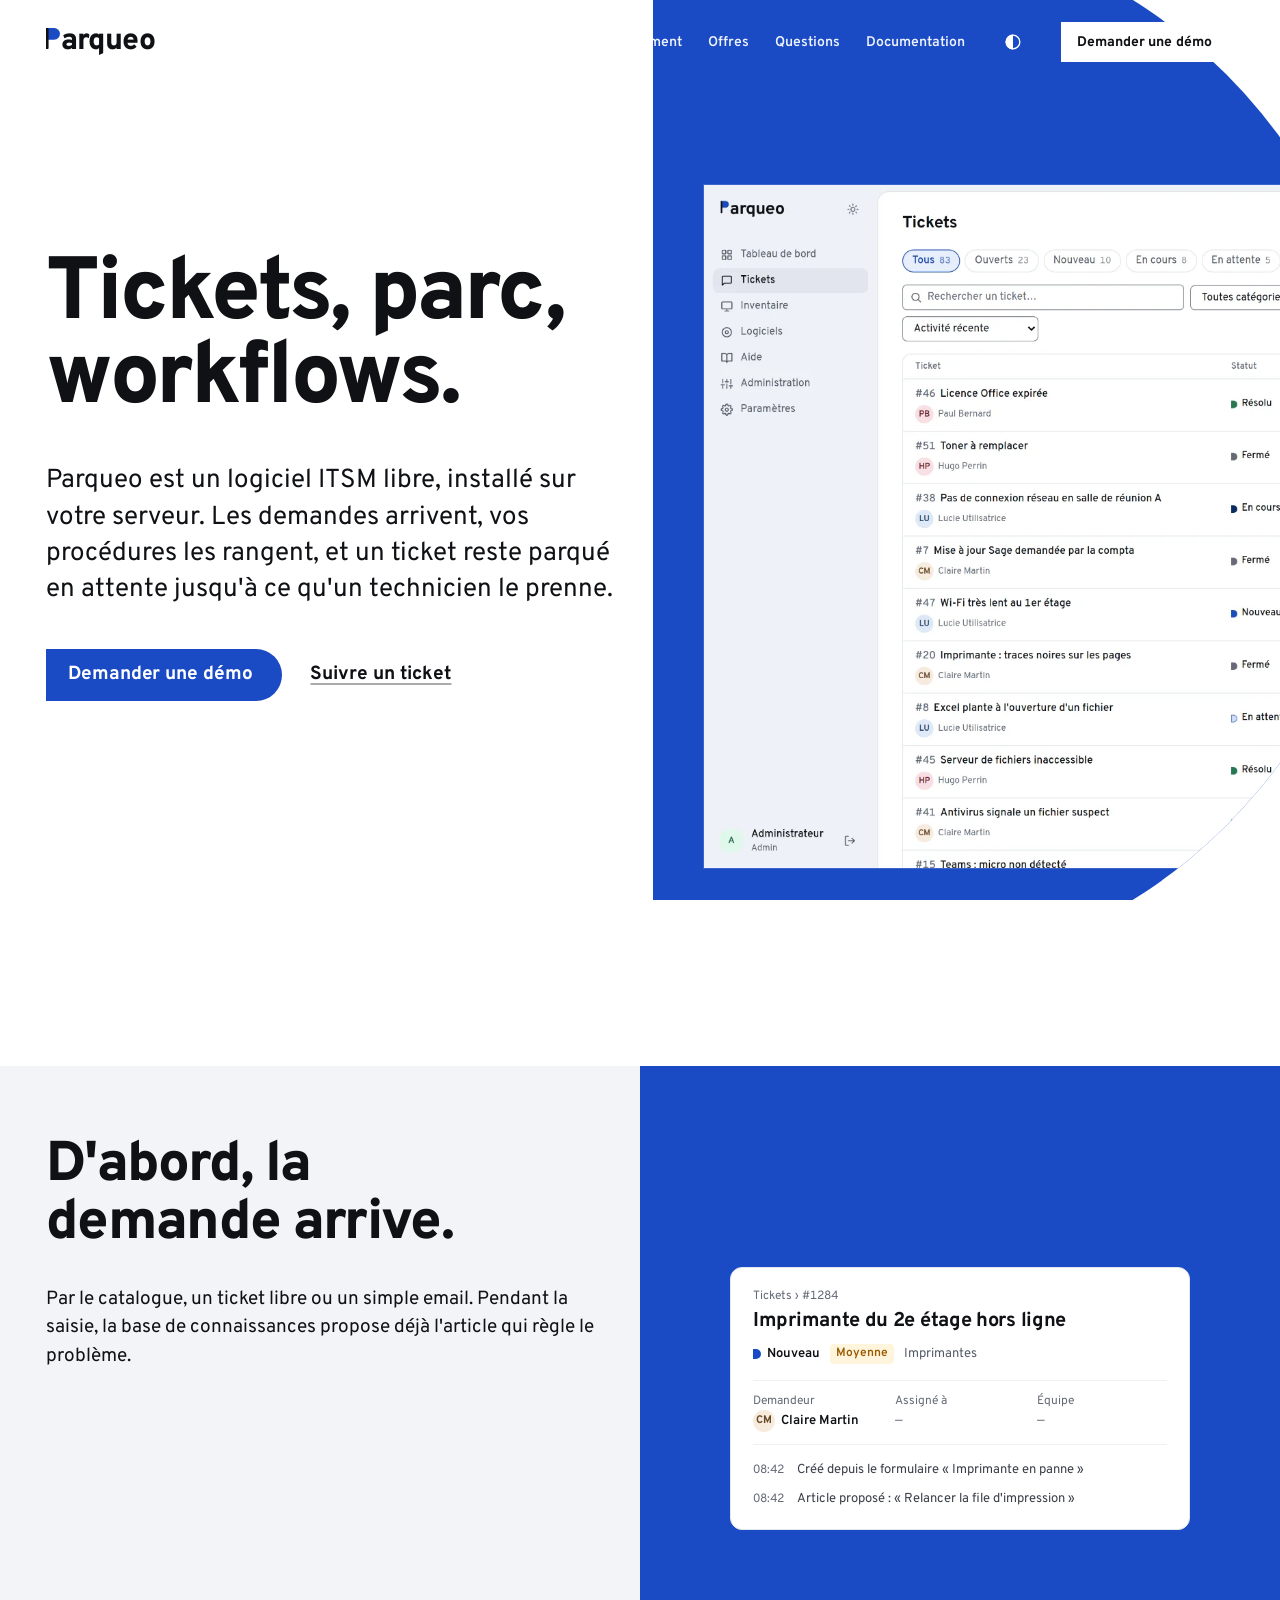
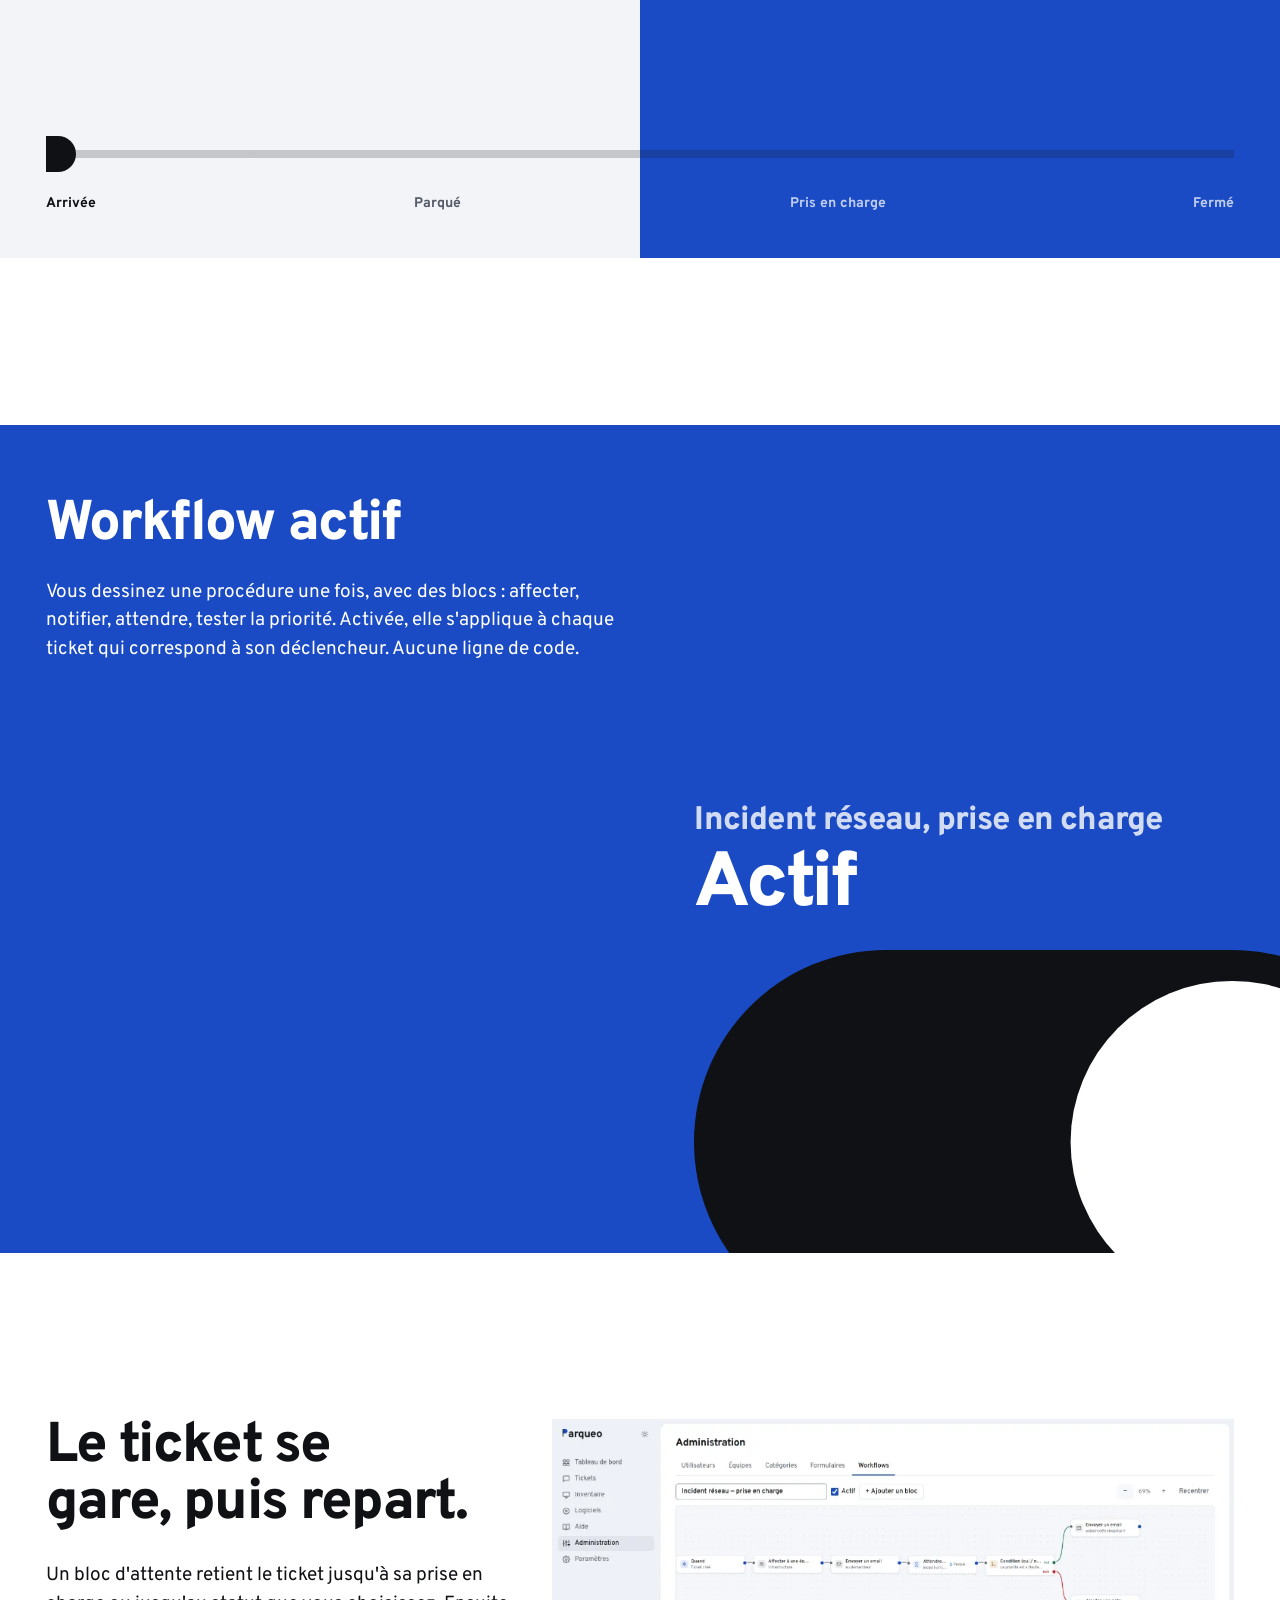
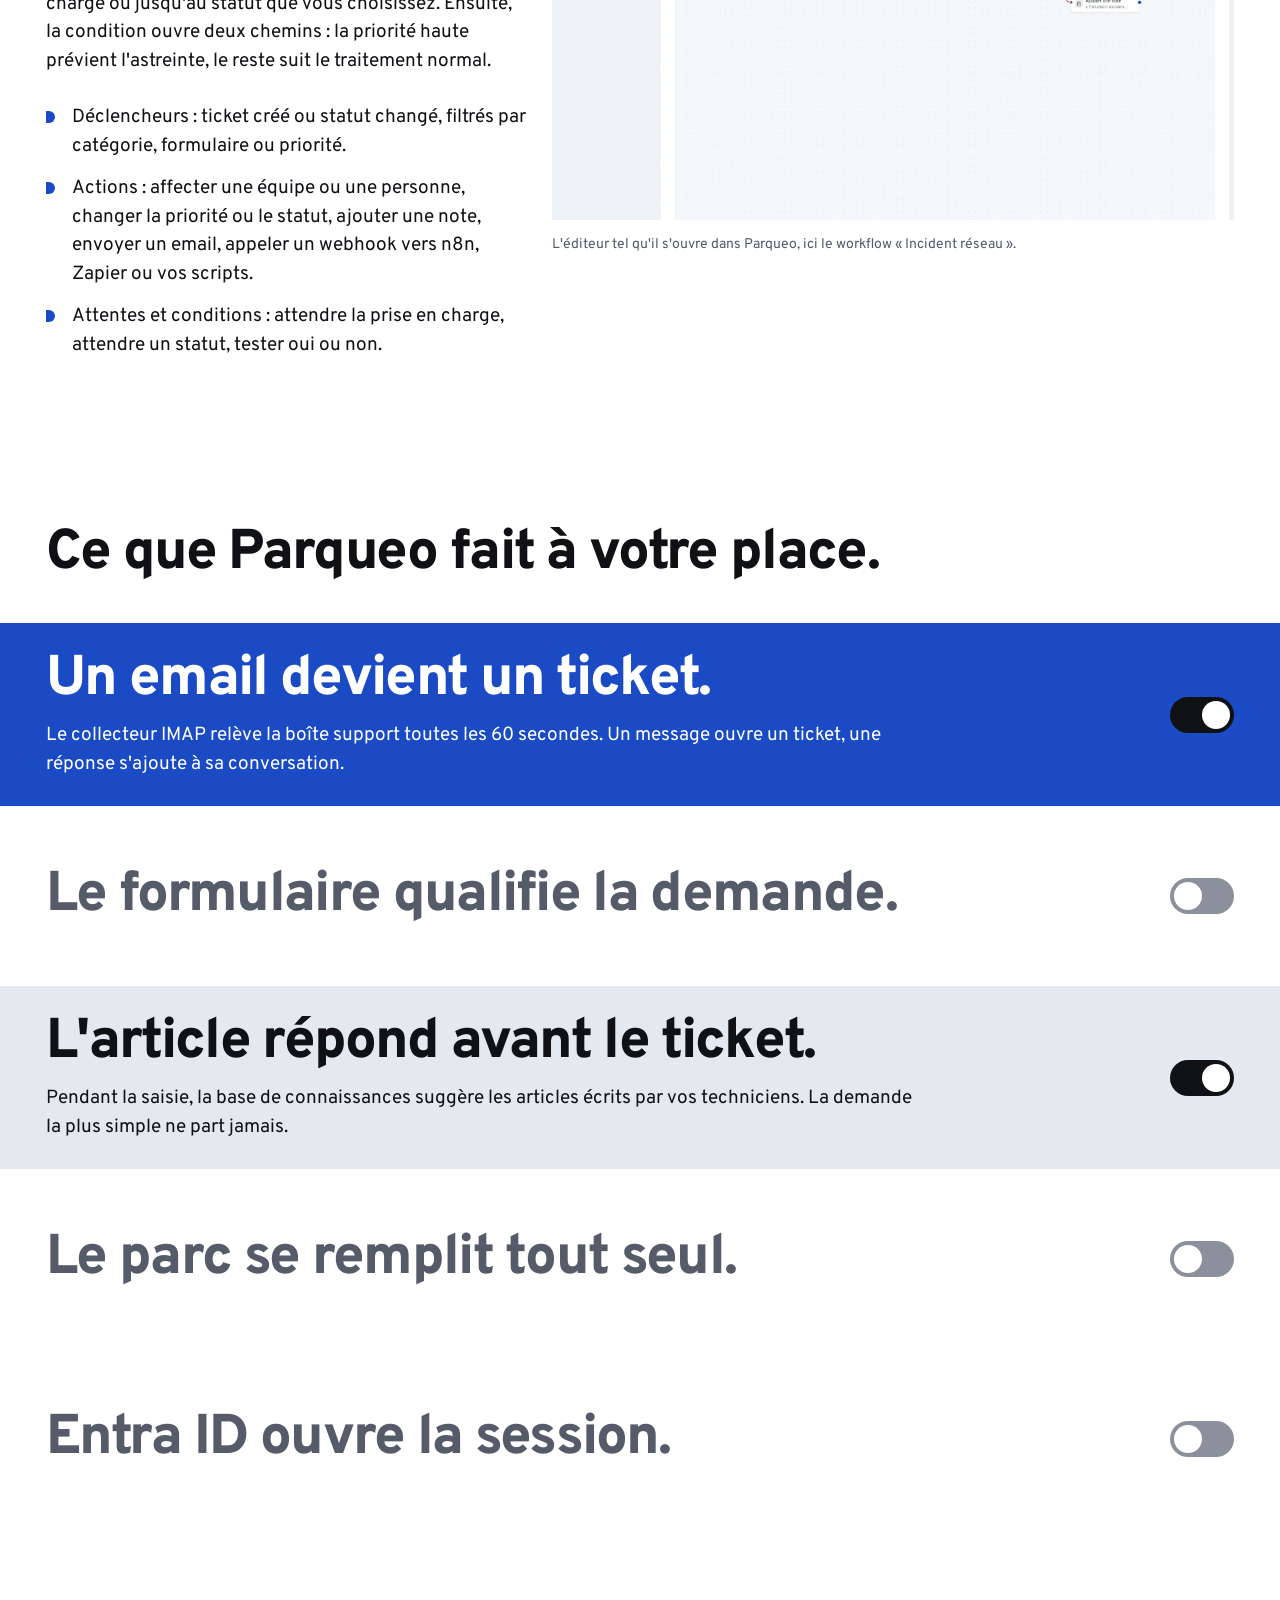
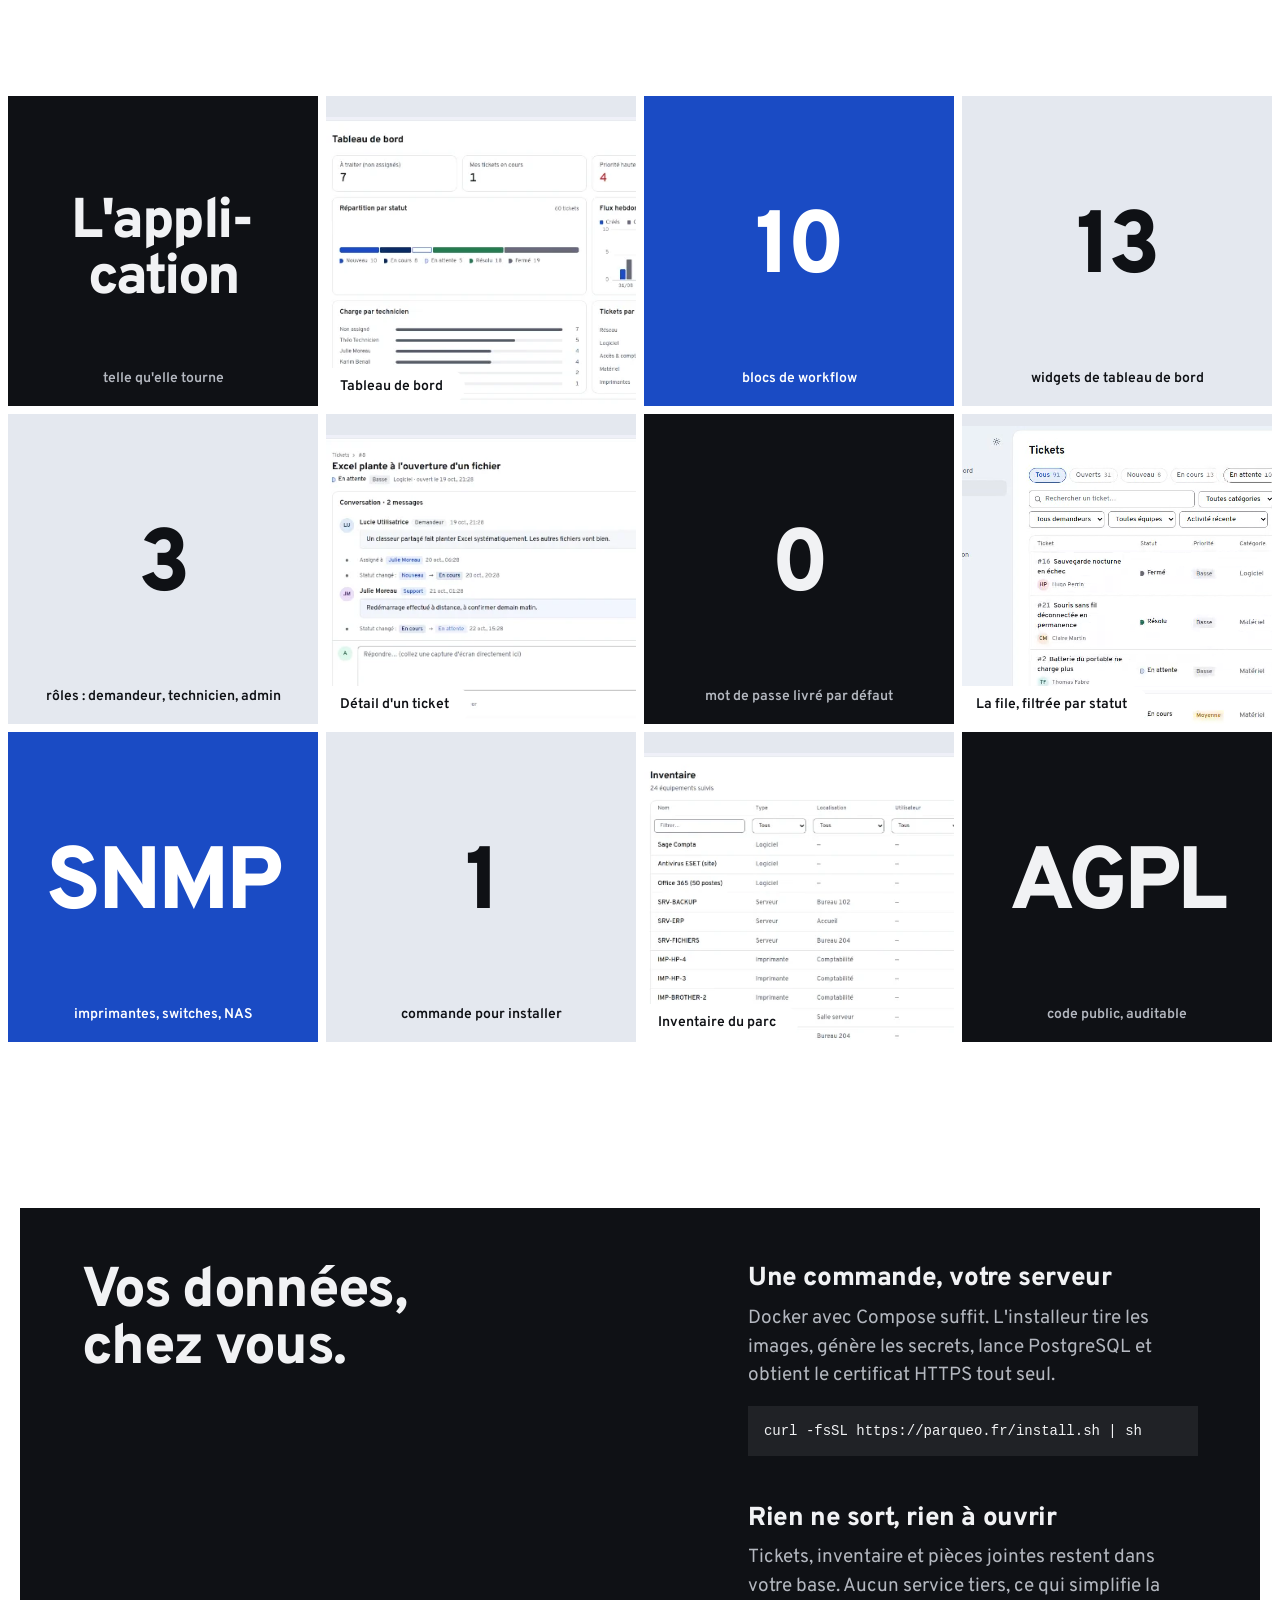
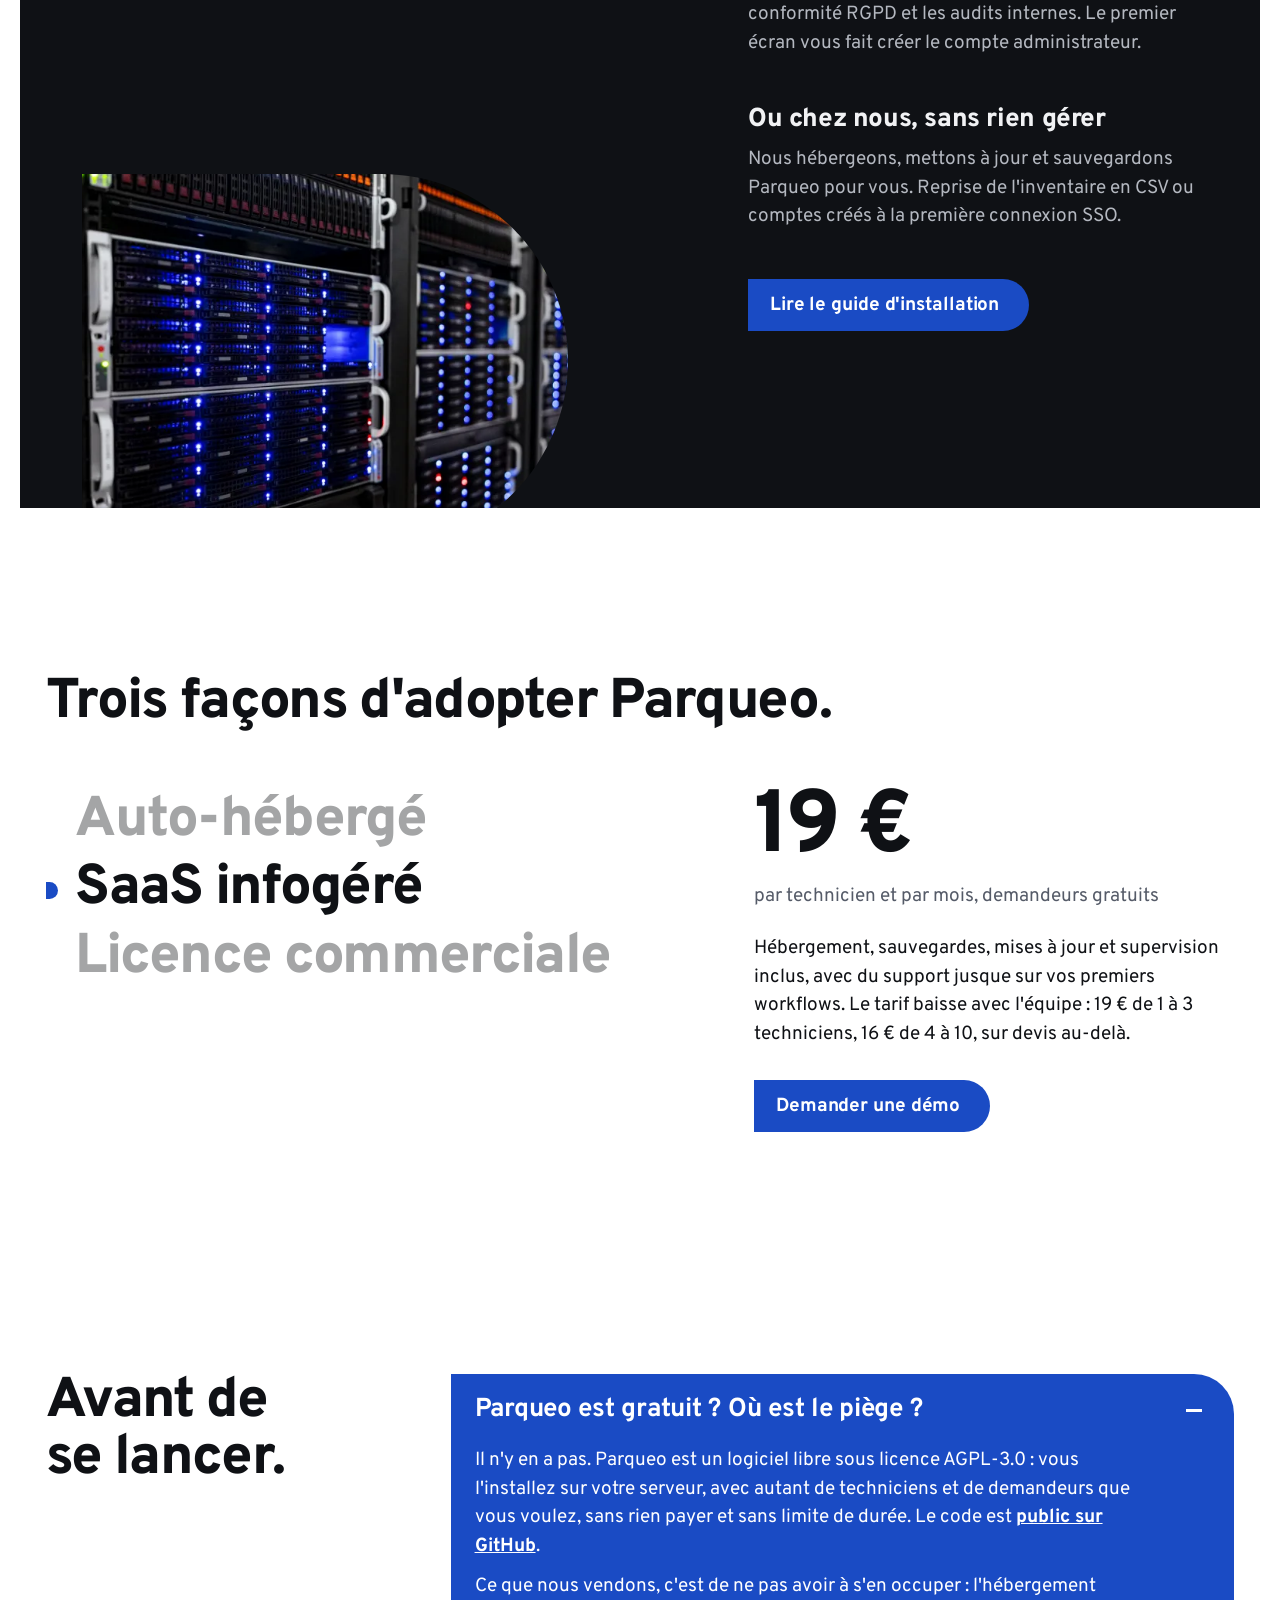
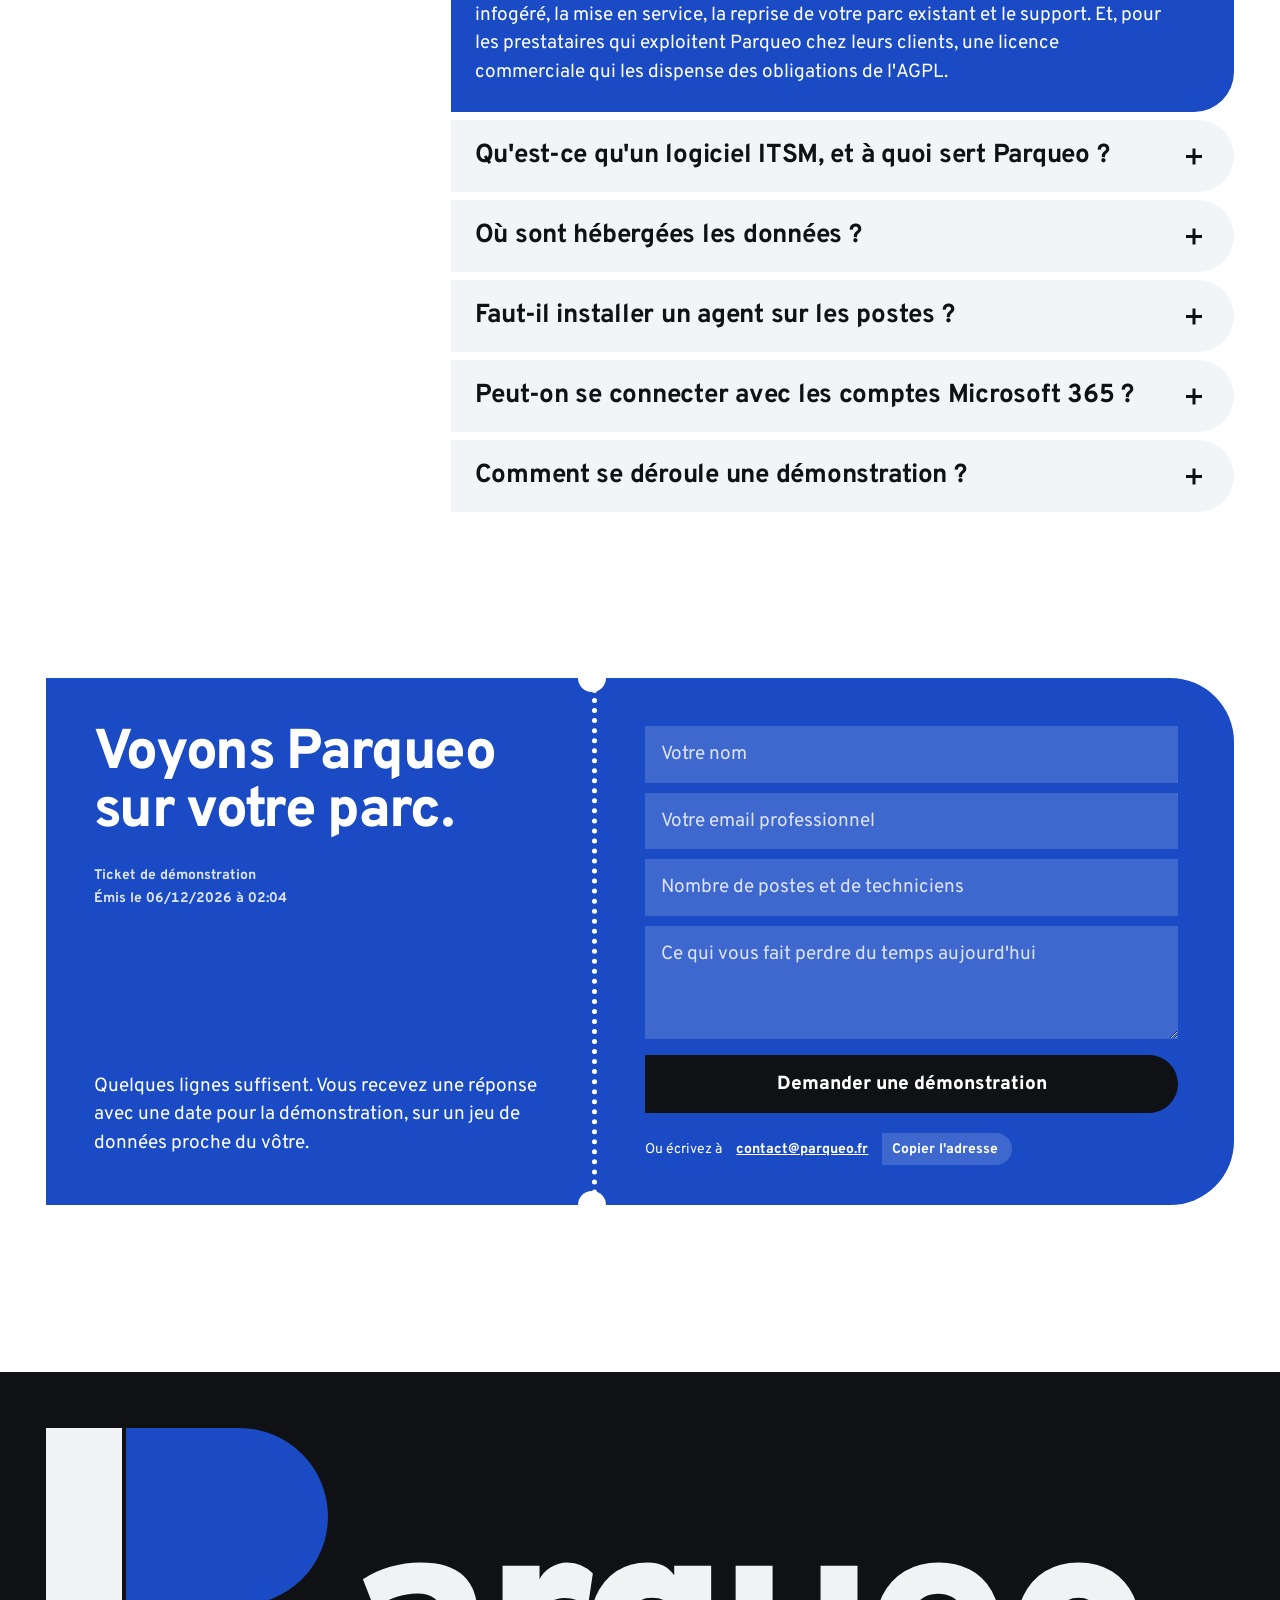
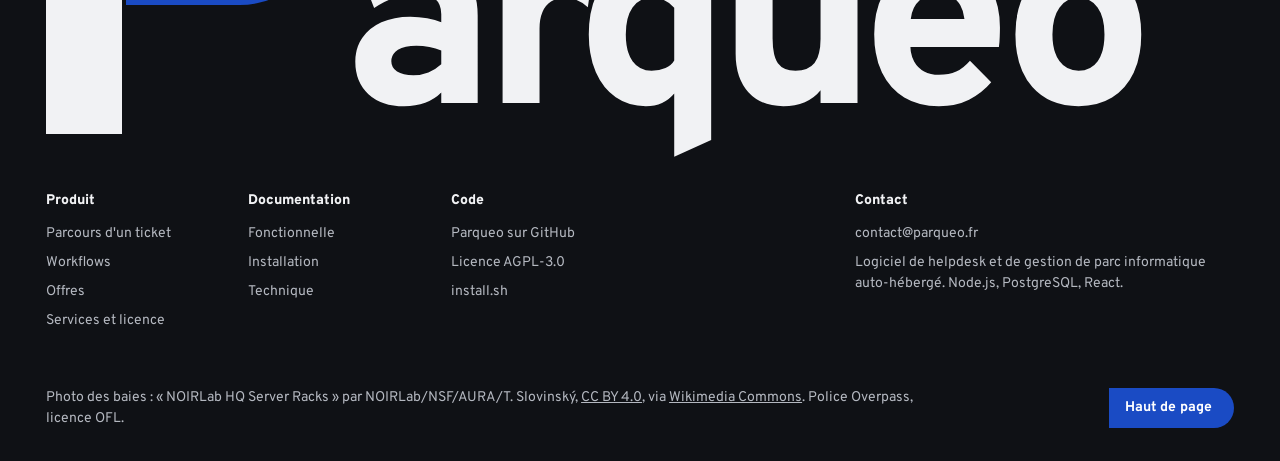
==== commit 5de5d023: "Refonte graphique du site : la panse du P en motif, bleu panneau Parqueo, c'est le parking : un tick" ====
--- a/index.html
+++ b/index.html
@@ -1,8 +1,9 @@
 <!doctype html>
 <!--
   ADRESSE DE CONTACT — à remplacer quand la boîte mail sera prête.
-  Cherchez « contact@parqueo.fr » : 8 occurrences (données structurées JSON-LD,
-  liens mailto de la section contact, pied de page).
+  Cherchez « contact@parqueo.fr » : 8 occurrences ici (données structurées
+  JSON-LD, formulaire et liens de la section contact, pied de page), plus
+  celle du formulaire dans site.js.
 
   ADRESSE DU SITE — si vous branchez un nom de domaine, remplacez
   « https://parqueo.fr/ » partout (canonical, Open Graph,
@@ -36,12 +37,11 @@
 <meta name="twitter:description" content="Ticketing, inventaire du parc, catalogue de demandes et workflows visuels, dans un logiciel ITSM auto-hébergé.">
 <meta name="twitter:image" content="https://parqueo.fr/og-image.png">
 
-<meta name="theme-color" content="#f6f6f8" media="(prefers-color-scheme: light)">
-<meta name="theme-color" content="#0e0e13" media="(prefers-color-scheme: dark)">
+<meta name="theme-color" content="#ffffff" media="(prefers-color-scheme: light)">
+<meta name="theme-color" content="#0c0d0f" media="(prefers-color-scheme: dark)">
 
 <link rel="icon" href="favicon.svg" type="image/svg+xml">
-<link rel="preload" href="fonts/archivo.woff2" as="font" type="font/woff2" crossorigin>
-<link rel="preload" href="fonts/inter.woff2" as="font" type="font/woff2" crossorigin>
+<link rel="preload" href="fonts/overpass.woff2" as="font" type="font/woff2" crossorigin>
 
 <script type="application/ld+json">
 {
@@ -166,10 +166,13 @@
 
 <script>
   // Appliqué avant le premier rendu : lu plus tard, le thème choisi ferait
-  // clignoter la page (rendu système, puis bascule sous les yeux).
+  // clignoter la page (rendu système, puis bascule sous les yeux). La classe
+  // `js` n'arme les animations d'entrée que si le script tourne : sans lui,
+  // tout le contenu reste visible.
   (function () {
     var r = document.documentElement;
     r.classList.remove('no-js');
+    r.classList.add('js');
     try {
       var t = localStorage.getItem('parqueo-theme');
       if (t === 'dark' || t === 'light') r.setAttribute('data-theme', t);
@@ -177,1033 +180,388 @@
   })();
 </script>
 </head>
-<body>
+<body class="page-home">
 
 <a class="skip" href="#contenu">Aller au contenu</a>
 
-<svg width="0" height="0" style="position:absolute" aria-hidden="true" focusable="false">
-  <defs>
-    <symbol id="i-bolt" viewBox="0 0 24 24"><path d="M13 2 4.5 13.5H11L10 22l8.5-11.5H12z"/></symbol>
-    <symbol id="i-team" viewBox="0 0 24 24"><circle cx="9" cy="8" r="3.2"/><path d="M3.5 20a5.5 5.5 0 0 1 11 0"/><path d="M16 5.5a3 3 0 0 1 0 5.6M17.5 14.4A5.4 5.4 0 0 1 20.5 19"/></symbol>
-    <symbol id="i-clock" viewBox="0 0 24 24"><circle cx="12" cy="12" r="8.5"/><path d="M12 7v5.3l3.4 2"/></symbol>
-    <symbol id="i-branch" viewBox="0 0 24 24"><path d="M6 3v6.5c0 2 1.6 3.5 3.5 3.5H14"/><path d="M6 21v-4"/><path d="M17.5 9.5 21 13l-3.5 3.5"/><path d="M9.5 13H21"/></symbol>
-    <symbol id="i-mail" viewBox="0 0 24 24" fill="none" stroke="currentColor" stroke-width="1.7" stroke-linecap="round" stroke-linejoin="round"><rect x="3" y="5.5" width="18" height="13" rx="2.5"/><path d="m4 8 7.1 4.9a1.6 1.6 0 0 0 1.8 0L20 8"/></symbol>
-    <symbol id="i-mail-plain" viewBox="0 0 24 24"><rect x="3" y="5.5" width="18" height="13" rx="2.5"/><path d="m4 8 7.1 4.9a1.6 1.6 0 0 0 1.8 0L20 8"/></symbol>
-    <symbol id="i-note" viewBox="0 0 24 24"><rect x="4.5" y="3.5" width="15" height="17" rx="2.5"/><path d="M8.5 9h7M8.5 13h7M8.5 17h4"/></symbol>
-    <symbol id="i-form" viewBox="0 0 24 24" fill="none" stroke="currentColor" stroke-width="1.7" stroke-linecap="round"><rect x="4" y="3" width="16" height="18" rx="2.5"/><path d="M8 8h8M8 12h8M8 16h4"/></symbol>
-    <symbol id="i-book" viewBox="0 0 24 24" fill="none" stroke="currentColor" stroke-width="1.7" stroke-linecap="round" stroke-linejoin="round"><path d="M4 4.5A2.5 2.5 0 0 1 6.5 2H20v16H6.5A2.5 2.5 0 0 0 4 20.5z"/><path d="M4 20.5A2.5 2.5 0 0 1 6.5 18H20v4H6.5A2.5 2.5 0 0 1 4 19.5z"/></symbol>
-    <symbol id="i-box" viewBox="0 0 24 24" fill="none" stroke="currentColor" stroke-width="1.7" stroke-linejoin="round"><path d="M12 2.8 21 7v10l-9 4.2L3 17V7z"/><path d="M3 7l9 4.2L21 7M12 11.2V21"/></symbol>
-    <symbol id="i-inbox" viewBox="0 0 24 24" fill="none" stroke="currentColor" stroke-width="1.7" stroke-linecap="round" stroke-linejoin="round"><path d="M3 13h5l1.5 3h5L16 13h5"/><path d="M5.4 5.2 3 13v5.5A1.5 1.5 0 0 0 4.5 20h15a1.5 1.5 0 0 0 1.5-1.5V13l-2.4-7.8A1.6 1.6 0 0 0 17 4H7a1.6 1.6 0 0 0-1.6 1.2z"/></symbol>
-    <symbol id="i-shield" viewBox="0 0 24 24" fill="none" stroke="currentColor" stroke-width="1.7" stroke-linecap="round" stroke-linejoin="round"><path d="M12 2.5 4.5 5.5V12c0 4.6 3.1 8 7.5 9.5 4.4-1.5 7.5-4.9 7.5-9.5V5.5z"/><path d="m9 12 2.2 2.2L15.5 10"/></symbol>
-    <symbol id="i-chart" viewBox="0 0 24 24" fill="none" stroke="currentColor" stroke-width="1.7" stroke-linecap="round"><path d="M4 20V4"/><path d="M4 20h16"/><rect x="7.5" y="12" width="3.4" height="5" rx="1"/><rect x="13.5" y="7.5" width="3.4" height="9.5" rx="1"/></symbol>
-    <symbol id="i-users" viewBox="0 0 24 24" fill="none" stroke="currentColor" stroke-width="1.7" stroke-linecap="round"><circle cx="12" cy="8" r="3.4"/><path d="M5.5 20a6.5 6.5 0 0 1 13 0"/></symbol>
-    <symbol id="i-bell" viewBox="0 0 24 24" fill="none" stroke="currentColor" stroke-width="1.7" stroke-linecap="round" stroke-linejoin="round"><path d="M6.5 10a5.5 5.5 0 0 1 11 0c0 4 1.5 5.5 1.5 5.5H5s1.5-1.5 1.5-5.5z"/><path d="M10.2 19a2 2 0 0 0 3.6 0"/></symbol>
-    <symbol id="i-table" viewBox="0 0 24 24" fill="none" stroke="currentColor" stroke-width="1.7" stroke-linejoin="round"><rect x="3" y="4.5" width="18" height="15" rx="2.5"/><path d="M3 9.5h18M9 9.5V19"/></symbol>
-    <symbol id="i-link" viewBox="0 0 24 24" fill="none" stroke="currentColor" stroke-width="1.7" stroke-linecap="round"><path d="M10 13.5a3.6 3.6 0 0 0 5.3.4l2.9-2.9a3.7 3.7 0 0 0-5.3-5.2l-1.7 1.7"/><path d="M14 10.5a3.6 3.6 0 0 0-5.3-.4l-2.9 2.9a3.7 3.7 0 0 0 5.3 5.2l1.7-1.7"/></symbol>
-    <symbol id="i-check" viewBox="0 0 24 24" fill="none" stroke="currentColor" stroke-width="2" stroke-linecap="round" stroke-linejoin="round"><path d="m5 12.5 4.5 4.5L19 7"/></symbol>
-    <symbol id="i-sun" viewBox="0 0 24 24" fill="none" stroke="currentColor" stroke-width="1.7" stroke-linecap="round"><circle cx="12" cy="12" r="4.2"/><path d="M12 2.5v2.2M12 19.3v2.2M4.2 4.2l1.6 1.6M18.2 18.2l1.6 1.6M2.5 12h2.2M19.3 12h2.2M4.2 19.8l1.6-1.6M18.2 5.8l1.6-1.6"/></symbol>
-    <symbol id="i-moon" viewBox="0 0 24 24" fill="none" stroke="currentColor" stroke-width="1.7" stroke-linecap="round" stroke-linejoin="round"><path d="M20 14.4A8.5 8.5 0 0 1 9.6 4a8.5 8.5 0 1 0 10.4 10.4z"/></symbol>
-    <symbol id="i-menu" viewBox="0 0 24 24" fill="none" stroke="currentColor" stroke-width="1.8" stroke-linecap="round"><path d="M4 7h16M4 12h16M4 17h16"/></symbol>
-    <symbol id="i-close" viewBox="0 0 24 24" fill="none" stroke="currentColor" stroke-width="1.8" stroke-linecap="round"><path d="M6 6l12 12M18 6 6 18"/></symbol>
-    <symbol id="i-copy" viewBox="0 0 24 24" fill="none" stroke="currentColor" stroke-width="1.7" stroke-linejoin="round"><rect x="9" y="9" width="11" height="12" rx="2.2"/><path d="M15.5 5.8A2.2 2.2 0 0 0 13.3 3.5H6.2A2.2 2.2 0 0 0 4 5.8v9.4a2.2 2.2 0 0 0 2.2 2.2"/></symbol>
-  </defs>
-</svg>
-
 <header class="nav">
-  <div class="wrap nav-in">
-    <a class="brand" href="#top" aria-label="Parqueo">
-      <svg class="mk" viewBox="6 3 12 18" fill="none" aria-hidden="true">
-        <path d="M7 3h6a5 5 0 0 1 0 10H7z" fill="var(--accent)"/>
+  <div class="nav-in">
+    <a class="brand" href="#top" aria-label="Parqueo, accueil">
+      <svg class="mk" viewBox="6 3 12 18" aria-hidden="true" focusable="false">
+        <path d="M7 3h6a5 5 0 0 1 0 10H7z" fill="var(--accent-field)"/>
         <path d="M7 4v16" stroke="currentColor" stroke-width="2.4" stroke-linecap="round"/>
       </svg>arqueo</a>
     <nav class="nav-links" id="nav-links" aria-label="Navigation principale">
       <a href="#parcours">Parcours</a>
       <a href="#workflows">Workflows</a>
-      <a href="#apercu">L'application</a>
-      <a href="#fonctions">Fonctionnalités</a>
       <a href="#hebergement">Hébergement</a>
       <a href="#offres">Offres</a>
       <a href="#faq">Questions</a>
       <a href="/docs/">Documentation</a>
     </nav>
-
-    <button type="button" class="icon-btn" id="theme-btn" aria-label="Activer le thème sombre">
-      <svg class="ico-light" width="18" height="18" aria-hidden="true"><use href="#i-moon"/></svg>
-      <svg class="ico-dark" width="18" height="18" aria-hidden="true"><use href="#i-sun"/></svg>
+    <button type="button" class="theme-btn" id="theme-btn" aria-label="Activer le thème sombre">
+      <svg viewBox="0 0 24 24" aria-hidden="true" focusable="false"><path d="M12 3a9 9 0 0 0 0 18z" fill="currentColor"/><circle cx="12" cy="12" r="8.2" fill="none" stroke="currentColor" stroke-width="1.6"/></svg>
     </button>
-
-    <a class="btn btn-primary btn-sm nav-cta" href="#contact">
-      <span class="cta-long">Demander une démo</span><span class="cta-short">Démo</span>
-    </a>
-
-    <button type="button" class="icon-btn nav-burger" id="menu-btn"
-            aria-label="Ouvrir le menu" aria-expanded="false" aria-controls="nav-links">
-      <svg class="ico-open" width="20" height="20" aria-hidden="true"><use href="#i-menu"/></svg>
-      <svg class="ico-shut" width="20" height="20" aria-hidden="true"><use href="#i-close"/></svg>
-    </button>
+    <a class="btn btn-sm nav-cta" href="#contact">Demander une démo</a>
+    <button type="button" class="menu-btn" id="menu-btn" aria-label="Ouvrir le menu" aria-expanded="false" aria-controls="nav-links">Menu</button>
   </div>
 </header>
 
 <main id="contenu">
-  <section class="wrap hero" id="top" aria-labelledby="titre-principal">
-    <div class="hero-copy">
-      <p class="eyebrow">Logiciel ITSM auto-hébergé · tickets, parc, automatisation</p>
-      <h1 id="titre-principal">
-        Le logiciel de helpdesk et de gestion de parc, <span class="hero-accent">sans l'usine à gaz.</span>
-      </h1>
-      <p class="lede">
-        Parqueo réunit le <strong>ticketing</strong>, l'<strong>inventaire du parc</strong> et
-        l'<strong>automatisation des procédures</strong> dans une interface comprise sans formation.
-        Vous dessinez vos procédures une fois&nbsp;; l'application les applique.
+
+  <!-- ============ Premier écran : la panse du P, à l'échelle d'un panneau ============ -->
+  <section class="hero" id="top" aria-labelledby="titre-principal">
+    <div class="hero-copy" data-reveal>
+      <h1 id="titre-principal" class="display">Tickets, parc, workflows.</h1>
+      <p class="hero-lede">
+        Parqueo est un logiciel ITSM libre, installé sur votre serveur. Les demandes arrivent,
+        vos procédures les rangent, et un ticket reste parqué en attente jusqu'à ce qu'un
+        technicien le prenne.
       </p>
-      <div class="hero-cta">
-        <a class="btn btn-primary" href="#contact">Demander une démonstration</a>
-        <a class="btn btn-ghost" href="#workflows">Voir les workflows</a>
-      </div>
-      <p class="hero-note">Installé sur vos serveurs · Node.js, PostgreSQL, React · Vos données restent chez vous.</p>
-    </div>
-
-    <figure class="canvas-panel">
-      <figcaption class="canvas-bar">
-        <span class="dotrow"><i></i><i></i><i></i></span>
-        <span class="canvas-name">workflows / Incident réseau — prise en charge</span>
-        <span class="canvas-pill">Actif</span>
-      </figcaption>
-      <div class="canvas-scroll">
-        <svg viewBox="0 0 1348 356" role="img" aria-label="Éditeur de workflow de Parqueo : un ticket créé dans la catégorie Réseau est affecté à l'équipe Support N1, attend sa prise en charge, puis selon sa priorité déclenche l'envoi d'un email ou l'ajout d'une note.">
-          <defs>
-            <pattern id="wf-dots" width="26" height="26" patternUnits="userSpaceOnUse">
-              <circle class="wf-dots" cx="1.5" cy="1.5" r="1.4"/>
-            </pattern>
-          </defs>
-
-          <rect width="1348" height="356" fill="url(#wf-dots)"/>
-
-          <path class="wf-wire" d="M244 180 H294"/>
-          <path class="wf-wire" d="M514 180 H564"/>
-          <path class="wf-wire" d="M784 180 H834"/>
-          <path class="wf-wire" d="M1054 180 C1079 180 1079 86 1104 86"/>
-          <path class="wf-wire" d="M1054 180 C1079 180 1079 274 1104 274"/>
-
-          <g id="wf-token">
-            <circle class="wf-token-halo" r="9"/>
-            <circle class="wf-token" r="4.5"/>
-            <animateMotion dur="6s" repeatCount="indefinite" calcMode="linear"
-              keyPoints="0;0.47;0.47;1" keyTimes="0;0.42;0.66;1"
-              path="M244 180 H1054 C1079 180 1079 86 1104 86"/>
-          </g>
-
-          <g class="wf-node" style="--nc: var(--accent)" transform="translate(24,142)">
-            <rect class="wf-card" width="220" height="76" rx="14"/>
-            <rect class="wf-chip" x="16" y="23" width="30" height="30" rx="9"/>
-            <use href="#i-bolt" x="22" y="29" width="18" height="18" fill="var(--nc)"/>
-            <text class="wf-cap" x="58" y="30">DÉCLENCHEUR</text>
-            <text class="wf-title" x="58" y="48">Ticket créé</text>
-            <text class="wf-sub" x="58" y="64">Catégorie : Réseau</text>
-          </g>
-
-          <g class="wf-node" style="--nc: var(--n-blue)" transform="translate(294,142)">
-            <rect class="wf-card" width="220" height="76" rx="14"/>
-            <rect class="wf-chip" x="16" y="23" width="30" height="30" rx="9"/>
-            <use href="#i-team" x="22" y="29" width="18" height="18" class="wf-glyph"/>
-            <text class="wf-cap" x="58" y="30">ACTION</text>
-            <text class="wf-title" x="58" y="48">Affecter à l'équipe</text>
-            <text class="wf-sub" x="58" y="64">Support N1</text>
-          </g>
-
-          <g class="wf-node wf-gate" style="--nc: var(--n-amber)" transform="translate(564,142)">
-            <rect class="wf-card" width="220" height="76" rx="14"/>
-            <rect class="wf-chip" x="16" y="23" width="30" height="30" rx="9"/>
-            <use href="#i-clock" x="22" y="29" width="18" height="18" class="wf-glyph"/>
-            <text class="wf-cap" x="58" y="30">ATTENTE</text>
-            <text class="wf-title" x="58" y="48">Prise en charge</text>
-            <text class="wf-sub" x="58" y="64">Le ticket patiente ici</text>
-          </g>
-
-          <g class="wf-node" style="--nc: var(--n-violet)" transform="translate(834,142)">
-            <rect class="wf-card" width="220" height="76" rx="14"/>
-            <rect class="wf-chip" x="16" y="23" width="30" height="30" rx="9"/>
-            <use href="#i-branch" x="22" y="29" width="18" height="18" class="wf-glyph"/>
-            <text class="wf-cap" x="58" y="30">CONDITION</text>
-            <text class="wf-title" x="58" y="48">Priorité = haute ?</text>
-            <text class="wf-sub" x="58" y="64">Deux chemins</text>
-          </g>
-
-          <g class="wf-node" style="--nc: var(--n-green)" transform="translate(1104,48)">
-            <rect class="wf-card" width="220" height="76" rx="14"/>
-            <rect class="wf-chip" x="16" y="23" width="30" height="30" rx="9"/>
-            <use href="#i-mail-plain" x="22" y="29" width="18" height="18" class="wf-glyph"/>
-            <text class="wf-cap" x="58" y="30">ACTION</text>
-            <text class="wf-title" x="58" y="48">Envoyer un email</text>
-            <text class="wf-sub" x="58" y="64">Astreinte + demandeur</text>
-          </g>
-
-          <g class="wf-node" style="--nc: var(--n-grey)" transform="translate(1104,236)">
-            <rect class="wf-card" width="220" height="76" rx="14"/>
-            <rect class="wf-chip" x="16" y="23" width="30" height="30" rx="9"/>
-            <use href="#i-note" x="22" y="29" width="18" height="18" class="wf-glyph"/>
-            <text class="wf-cap" x="58" y="30">ACTION</text>
-            <text class="wf-title" x="58" y="48">Ajouter une note</text>
-            <text class="wf-sub" x="58" y="64">Journal du ticket</text>
-          </g>
-
-          <g>
-            <rect class="wf-branch-bg" x="1062" y="116" width="34" height="17" rx="5"/>
-            <text class="wf-branch-tx" x="1079" y="128">oui</text>
-            <rect class="wf-branch-bg" x="1062" y="220" width="34" height="17" rx="5"/>
-            <text class="wf-branch-tx" x="1079" y="232">non</text>
-          </g>
-        </svg>
-      </div>
-      <div class="canvas-legend">
-        <span class="canvas-hint" aria-hidden="true">Faites défiler le schéma vers la droite →</span>
-        <span><b>Glissez</b> les blocs, tirez les fils.</span>
-        <span><b>Aucune ligne de code</b> à écrire.</span>
-        <span><b>Le ticket avance seul</b> jusqu'au bloc suivant.</span>
-      </div>
+      <div class="hero-actions">
+        <a class="btn" href="#contact">Demander une démo</a>
+        <a class="text-link" href="#parcours">Suivre un ticket</a>
+      </div>
+    </div>
+    <figure class="hero-bowl">
+      <div class="bowl-stage shutter">
+        <img src="img/liste-tickets-1600.webp"
+             srcset="img/liste-tickets-800.webp 800w, img/liste-tickets-1600.webp 1600w"
+             sizes="(max-width: 760px) 120vw, 64vw"
+             width="1600" height="1000" fetchpriority="high"
+             alt="La file de tickets de Parqueo : filtres par statut, ticket, statut, priorité, catégorie et technicien assigné.">
+      </div>
+      <figcaption class="sr-only">La file de tickets, telle qu'elle s'affiche dans Parqueo.</figcaption>
     </figure>
-
-    <div class="stats">
-      <div class="stat">
-        <span class="num">10</span>
-        <span class="lbl">blocs d'automatisation prêts à poser</span>
-      </div>
-      <div class="stat">
-        <span class="num">13</span>
-        <span class="lbl">widgets de tableau de bord</span>
-      </div>
-      <div class="stat">
-        <span class="num">3</span>
-        <span class="lbl">canaux d'entrée : portail, catalogue, email</span>
-      </div>
-      <div class="stat">
-        <span class="num">100<span style="font-size:1.3rem">%</span></span>
-        <span class="lbl">auto-hébergé, sur votre infrastructure</span>
-      </div>
-    </div>
-  </section>
-
-  <section class="wrap sec" id="parcours" aria-labelledby="titre-parcours">
-    <div class="sec-head">
-      <p class="eyebrow">Le parcours d'un ticket</p>
-      <h2 id="titre-parcours">De la demande de l'utilisateur à la clôture, sans relance manuelle.</h2>
-    </div>
-
-    <div class="steps">
-      <article class="step">
-        <span class="num">01</span>
-        <div class="step-body">
-          <h3>L'utilisateur fait sa demande</h3>
-          <p>
-            Trois portes d'entrée — catalogue de formulaires, ticket libre ou email — et la base de
-            connaissances propose déjà une réponse avant de valider.
-          </p>
-        </div>
-      </article>
-      <article class="step">
-        <span class="num">02</span>
-        <div class="step-body">
-          <h3>Le workflow prend la main</h3>
-          <p>
-            Affectation à la bonne équipe, priorité ajustée, accusé de réception envoyé — puis le
-            ticket patiente jusqu'à sa prise en charge.
-          </p>
-        </div>
-      </article>
-      <article class="step">
-        <span class="num">03</span>
-        <div class="step-body">
-          <h3>Le technicien traite l'incident</h3>
-          <p>
-            Fil de discussion, pièces jointes, journal horodaté et matériel rattaché : l'historique
-            de l'équipement se construit tout seul.
-          </p>
-        </div>
-      </article>
-      <article class="step">
-        <span class="num">04</span>
-        <div class="step-body">
-          <h3>Résolution puis clôture</h3>
-          <p>
-            Enquête de satisfaction en un clic, puis clôture automatique du ticket résolu après le
-            délai que vous fixez.
-          </p>
-        </div>
-      </article>
-    </div>
-  </section>
-
-  <section class="wrap sec" id="workflows" aria-labelledby="titre-workflows">
-    <div class="sec-head">
-      <p class="eyebrow">Workflows</p>
-      <h2 id="titre-workflows">Des workflows visuels qui appliquent vos procédures à chaque ticket.</h2>
-      <p class="body-soft">
-        Un déclencheur, puis des blocs qui agissent (affecter, notifier, changer la priorité) ou
-        attendent&nbsp;: le ticket se gare et ne repart qu'une fois la condition remplie.
+  </section>
+
+  <!-- ============ Parcours : on fait avancer un ticket soi-même ============ -->
+  <section class="journey" id="parcours" aria-labelledby="titre-parcours">
+    <div class="journey-fields">
+      <div class="journey-words">
+        <h2 id="titre-parcours" class="head" aria-live="polite">
+          <span data-stage-text="0">D'abord, la demande arrive.</span>
+          <span data-stage-text="1" hidden>Ensuite, le ticket se gare.</span>
+          <span data-stage-text="2" hidden>Puis un technicien le prend.</span>
+          <span data-stage-text="3" hidden>Enfin, il se ferme seul.</span>
+        </h2>
+        <div class="journey-notes">
+          <p data-stage-note="0">Par le catalogue, un ticket libre ou un simple email. Pendant la saisie, la base de connaissances propose déjà l'article qui règle le problème.</p>
+          <p data-stage-note="1" hidden>Le workflow affecte l'équipe et prévient le demandeur, puis le ticket attend sur le bloc « prise en charge ». Personne n'a à le relancer.</p>
+          <p data-stage-note="2" hidden>Dès qu'il est assigné, le ticket quitte sa place et le workflow reprend au bloc suivant. Le journal garde chaque étape, horodatée.</p>
+          <p data-stage-note="3" hidden>Résolu, il envoie l'enquête de satisfaction en un clic. Sans nouvelle activité, il se ferme après le délai que vous fixez, 7 jours par défaut.</p>
+        </div>
+      </div>
+
+      <div class="journey-stage">
+        <article class="tk" data-ui aria-label="Ticket 1284 dans Parqueo">
+          <header class="tk-head">
+            <p class="tk-crumb">Tickets › #1284</p>
+            <h3 class="tk-title">Imprimante du 2e étage hors ligne</h3>
+            <p class="tk-meta">
+              <span class="tk-status" data-status="new"><i class="mark"></i><span data-status-label>Nouveau</span></span>
+              <span class="tk-chip">Moyenne</span>
+              <span>Imprimantes</span>
+            </p>
+          </header>
+          <dl class="tk-props">
+            <div><dt>Demandeur</dt><dd><span class="av" style="--h:32">CM</span>Claire Martin</dd></div>
+            <div><dt>Assigné à</dt><dd data-assignee><span class="dash">—</span></dd></div>
+            <div><dt>Équipe</dt><dd data-team><span class="dash">—</span></dd></div>
+          </dl>
+          <ol class="tk-log" aria-label="Journal du ticket">
+            <li data-from="0"><time>08:42</time>Créé depuis le formulaire « Imprimante en panne »</li>
+            <li data-from="0"><time>08:42</time>Article proposé : « Relancer la file d'impression »</li>
+            <li data-from="1"><time>08:42</time>Affecté à l'équipe Support N1 (workflow « Imprimantes »)</li>
+            <li data-from="1"><time>08:42</time>Email envoyé à Claire Martin</li>
+            <li data-from="1" class="parked" data-until="2"><time>08:42</time><i class="mark"></i>Parqué sur « Attendre la prise en charge »</li>
+            <li data-from="2"><time>09:15</time>Assigné à Sarah Lemoine</li>
+            <li data-from="2"><time>09:15</time>Statut changé : Nouveau → En cours</li>
+            <li data-from="3"><time>10:02</time>Statut changé : En cours → Résolu</li>
+            <li data-from="3"><time>10:02</time>Enquête envoyée. Réponse : oui, bien traité</li>
+          </ol>
+        </article>
+      </div>
+    </div>
+
+    <div class="journey-control">
+      <label class="sr-only" for="stage-range">Étape du ticket</label>
+      <input type="range" id="stage-range" min="0" max="3" step="1" value="0" aria-valuetext="La demande arrive">
+      <ol class="journey-steps" aria-hidden="true">
+        <li data-step="0">Arrivée</li>
+        <li data-step="1">Parqué</li>
+        <li data-step="2">Pris en charge</li>
+        <li data-step="3">Fermé</li>
+      </ol>
+    </div>
+  </section>
+
+  <!-- ============ Un interrupteur, à l'échelle d'une affiche ============ -->
+  <section class="switch-field" id="workflows" aria-labelledby="titre-workflows" data-on="true">
+    <div class="switch-copy" data-reveal>
+      <h2 id="titre-workflows" class="head">Workflow <span data-switch-word>actif</span></h2>
+      <p>
+        Vous dessinez une procédure une fois, avec des blocs : affecter, notifier, attendre,
+        tester la priorité. Activée, elle s'applique à chaque ticket qui correspond à son
+        déclencheur. Aucune ligne de code.
       </p>
     </div>
-
-    <div class="trio">
-      <article class="card" style="--nc: var(--accent)">
-        <p class="kicker">Déclencheurs</p>
-        <h3>Le point de départ</h3>
-        <p>
-          Un ticket créé ou dont le statut change, filtré par catégorie, formulaire ou priorité — un
-          workflow par procédure, pas un fourre-tout.
-        </p>
-      </article>
-      <article class="card" style="--nc: var(--n-blue)">
-        <p class="kicker">Actions</p>
-        <h3>Ce que l'application fait à votre place</h3>
-        <p>
-          Affecter, ajuster la priorité ou le statut, poster une note, envoyer un email, appeler un
-          webhook.
-        </p>
-      </article>
-      <article class="card" style="--nc: var(--n-amber)">
-        <p class="kicker">Attentes &amp; conditions</p>
-        <h3>La procédure suit le rythme réel</h3>
-        <p>
-          L'attente retient le ticket jusqu'à sa prise en charge ; la condition ouvre deux chemins,
-          l'urgence d'un côté, le traitement normal de l'autre.
-        </p>
-      </article>
-    </div>
-
-    <div class="blocks">
-      <span class="block" style="--nc: var(--n-blue)"><i></i>Affecter à une équipe</span>
-      <span class="block" style="--nc: var(--accent)"><i></i>Assigner à une personne</span>
-      <span class="block" style="--nc: var(--n-amber)"><i></i>Changer la priorité</span>
-      <span class="block" style="--nc: var(--n-blue)"><i></i>Changer le statut</span>
-      <span class="block" style="--nc: var(--n-grey)"><i></i>Ajouter une note</span>
-      <span class="block" style="--nc: var(--n-green)"><i></i>Envoyer un email</span>
-      <span class="block" style="--nc: var(--n-grey)"><i></i>Webhook</span>
-      <span class="block" style="--nc: var(--n-violet)"><i></i>Condition oui / non</span>
-      <span class="block is-gate" style="--nc: var(--n-amber)"><i></i>Attendre la prise en charge</span>
-      <span class="block is-gate" style="--nc: var(--n-amber)"><i></i>Attendre un statut</span>
-    </div>
-
-    <figure class="wf-shot">
-      <div class="canvas-bar">
-        <span class="dotrow" aria-hidden="true"><i></i><i></i><i></i></span>
-        <span class="canvas-name">parqueo / workflows / éditeur</span>
-      </div>
+    <div class="giant-switch" data-ui>
+      <p class="gs-name">Incident réseau, prise en charge</p>
+      <button type="button" class="gs-toggle" role="switch" aria-checked="true" aria-labelledby="titre-workflows">
+        <span class="gs-knob"></span>
+      </button>
+      <p class="gs-label" data-switch-label>Actif</p>
+    </div>
+  </section>
+
+  <section class="editor-band" aria-labelledby="titre-editeur">
+    <div class="editor-copy" data-reveal>
+      <h2 id="titre-editeur" class="head">Le ticket se gare, puis repart.</h2>
+      <p>
+        Un bloc d'attente retient le ticket jusqu'à sa prise en charge ou jusqu'au statut que
+        vous choisissez. Ensuite, la condition ouvre deux chemins : la priorité haute
+        prévient l'astreinte, le reste suit le traitement normal.
+      </p>
+      <ul class="bowl-list">
+        <li>Déclencheurs : ticket créé ou statut changé, filtrés par catégorie, formulaire ou priorité.</li>
+        <li>Actions : affecter une équipe ou une personne, changer la priorité ou le statut, ajouter une note, envoyer un email, appeler un webhook vers n8n, Zapier ou vos scripts.</li>
+        <li>Attentes et conditions : attendre la prise en charge, attendre un statut, tester oui ou non.</li>
+      </ul>
+    </div>
+    <figure class="editor-shot">
       <img src="img/editeur-workflow-1800.webp"
            srcset="img/editeur-workflow-900.webp 900w, img/editeur-workflow-1800.webp 1800w"
-           sizes="(max-width: 1220px) 100vw, 1180px"
-           width="1800" height="518" loading="lazy" decoding="async"
-           alt="Éditeur de workflow de Parqueo : des blocs de déclencheur, d'action et de condition posés sur une grille et reliés par des fils, avec le panneau de réglages du bloc sélectionné.">
-      <figcaption>L'éditeur tel qu'il s'ouvre dans l'application : on pose les blocs, on tire les fils, on enregistre.</figcaption>
+           sizes="(max-width: 760px) 100vw, 60vw" width="1800" height="1125" loading="lazy"
+           alt="L'éditeur de workflow de Parqueo : quand un ticket Réseau est créé, il est affecté à l'équipe Infrastructure, le demandeur est prévenu, le ticket attend sa prise en charge, puis une condition sur la priorité prévient l'astreinte ou ajoute une note.">
+      <figcaption>L'éditeur tel qu'il s'ouvre dans Parqueo, ici le workflow « Incident réseau ».</figcaption>
     </figure>
-
-    <div class="callout">
-      <svg width="20" height="20" aria-hidden="true"><use href="#i-link"/></svg>
-      <p>
-        <strong>Le bloc webhook ouvre la porte au reste de votre SI.</strong>
-        Branchez n8n, Zapier ou vos scripts : Parqueo envoie le ticket, votre automatisation fait le reste.
-      </p>
-    </div>
-  </section>
-
-  <section class="wrap sec" id="fonctions" aria-labelledby="titre-fonctions">
-    <div class="sec-head">
-      <p class="eyebrow">Fonctionnalités</p>
-      <h2 id="titre-fonctions">Tout ce qu'on attend d'un logiciel ITSM, rien de superflu.</h2>
-      <p class="body-soft">
-        Chaque module s'active et se règle depuis l'administration — vos équipes n'ont que ce dont
-        elles se servent.
-      </p>
-    </div>
-
-    <div class="grid-feat">
-      <article class="card feat">
-        <span class="feat-ico"><svg width="19" height="19" aria-hidden="true"><use href="#i-form"/></svg></span>
-        <h3>Catalogue de demandes</h3>
-        <p>
-          Formulaires sur mesure (texte, listes, dates, cases), chacun avec sa catégorie, sa priorité
-          et son propre workflow.
+  </section>
+
+  <!-- ============ Fonctionnalités : une phrase, un interrupteur ============ -->
+  <section class="bands" id="fonctions" aria-labelledby="titre-fonctions">
+    <h2 id="titre-fonctions" class="head bands-head">Ce que Parqueo fait à votre place.</h2>
+    <div class="band" data-tone="blue" data-on="true">
+      <div class="band-text">
+        <h3>Un email devient un ticket.</h3>
+        <p class="band-more">Le collecteur IMAP relève la boîte support toutes les 60 secondes. Un message ouvre un ticket, une réponse s'ajoute à sa conversation.</p>
+      </div>
+      <button type="button" class="mini-switch" role="switch" aria-checked="true" aria-label="Collecteur email"><span></span></button>
+    </div>
+    <div class="band" data-tone="ink">
+      <div class="band-text">
+        <h3>Le formulaire qualifie la demande.</h3>
+        <p class="band-more">Le catalogue pose les bonnes questions (texte, listes, dates, cases). Le ticket arrive avec sa catégorie, sa priorité et son workflow.</p>
+      </div>
+      <button type="button" class="mini-switch" role="switch" aria-checked="false" aria-label="Catalogue de demandes"><span></span></button>
+    </div>
+    <div class="band" data-tone="grey" data-on="true">
+      <div class="band-text">
+        <h3>L'article répond avant le ticket.</h3>
+        <p class="band-more">Pendant la saisie, la base de connaissances suggère les articles écrits par vos techniciens. La demande la plus simple ne part jamais.</p>
+      </div>
+      <button type="button" class="mini-switch" role="switch" aria-checked="true" aria-label="Base de connaissances"><span></span></button>
+    </div>
+    <div class="band" data-tone="blue">
+      <div class="band-text">
+        <h3>Le parc se remplit tout seul.</h3>
+        <p class="band-more">Agent GLPI sur les postes, connecteur Microsoft Intune sans agent, scan réseau SNMP pour les imprimantes, switches et NAS. Ou la saisie à la main.</p>
+      </div>
+      <button type="button" class="mini-switch" role="switch" aria-checked="false" aria-label="Inventaire automatique"><span></span></button>
+    </div>
+    <div class="band" data-tone="ink">
+      <div class="band-text">
+        <h3>Entra ID ouvre la session.</h3>
+        <p class="band-more">Connexion Microsoft avec restriction par domaine, compte créé à la première connexion. Les comptes locaux restent pour les prestataires et le secours.</p>
+      </div>
+      <button type="button" class="mini-switch" role="switch" aria-checked="false" aria-label="Connexion Microsoft Entra ID"><span></span></button>
+    </div>
+  </section>
+
+  <!-- ============ Mur de tuiles : les écrans et ce qu'ils contiennent ============ -->
+  <section class="wall" id="apercu" aria-labelledby="titre-apercu">
+    <ul class="tiles" data-reveal>
+      <li class="tile" data-tone="ink"><h2 id="titre-apercu" class="tile-word tile-heading">L'appli&shy;cation</h2><span class="tile-cap">telle qu'elle tourne</span></li>
+      <li class="tile tile-shot"><a href="img/tableau-de-bord-1600.webp"><img src="img/tableau-de-bord-800.webp" width="800" height="500" loading="lazy" alt="Tableau de bord : tickets à traiter, répartition par statut, flux hebdomadaire, charge par technicien."></a><span class="tile-cap">Tableau de bord</span></li>
+      <li class="tile" data-tone="blue"><span class="tile-word">10</span><span class="tile-cap">blocs de workflow</span></li>
+      <li class="tile" data-tone="grey"><span class="tile-word">13</span><span class="tile-cap">widgets de tableau de bord</span></li>
+      <li class="tile" data-tone="grey"><span class="tile-word">3</span><span class="tile-cap">rôles : demandeur, technicien, admin</span></li>
+      <li class="tile tile-shot"><a href="img/detail-ticket-1600.webp"><img src="img/detail-ticket-800.webp" width="800" height="500" loading="lazy" alt="Détail d'un ticket en attente : conversation, journal, statut, priorité et assignation."></a><span class="tile-cap">Détail d'un ticket</span></li>
+      <li class="tile" data-tone="ink"><span class="tile-word">0</span><span class="tile-cap">mot de passe livré par défaut</span></li>
+      <li class="tile tile-shot"><video src="img/file-tickets.webm" poster="img/file-tickets-poster.webp" width="1100" height="720" muted loop playsinline autoplay preload="none" aria-label="La file de tickets filtrée tour à tour par statut : en attente, nouveau, en cours, puis tous."></video><span class="tile-cap">La file, filtrée par statut</span></li>
+      <li class="tile" data-tone="blue"><span class="tile-word">SNMP</span><span class="tile-cap">imprimantes, switches, NAS</span></li>
+      <li class="tile" data-tone="grey"><span class="tile-word">1</span><span class="tile-cap">commande pour installer</span></li>
+      <li class="tile tile-shot"><a href="img/inventaire-1600.webp"><img src="img/inventaire-800.webp" width="800" height="500" loading="lazy" alt="Inventaire du parc : postes, imprimantes et serveurs avec leur état et leur source."></a><span class="tile-cap">Inventaire du parc</span></li>
+      <li class="tile" data-tone="ink"><span class="tile-word">AGPL</span><span class="tile-cap">code public, auditable</span></li>
+    </ul>
+  </section>
+
+  <!-- ============ Hébergement : panneau sombre, photo en panse ============ -->
+  <section class="host" id="hebergement" aria-labelledby="titre-hebergement">
+    <div class="host-panel">
+      <div class="host-left" data-reveal>
+        <h2 id="titre-hebergement" class="head">Vos données, chez vous.</h2>
+        <figure class="host-photo">
+          <img src="img/baies-serveurs-1600.webp"
+               srcset="img/baies-serveurs-800.webp 800w, img/baies-serveurs-1600.webp 1600w"
+               sizes="(max-width: 760px) 86vw, 38vw" width="1600" height="1067" loading="lazy"
+               alt="Baies de serveurs, voyants bleus allumés, dans une salle informatique.">
+        </figure>
+      </div>
+      <div class="host-right" data-reveal>
+        <div class="host-block">
+          <h3>Une commande, votre serveur</h3>
+          <p>Docker avec Compose suffit. L'installeur tire les images, génère les secrets, lance PostgreSQL et obtient le certificat HTTPS tout seul.</p>
+          <pre><code>curl -fsSL https://parqueo.fr/install.sh | sh</code></pre>
+        </div>
+        <div class="host-block">
+          <h3>Rien ne sort, rien à ouvrir</h3>
+          <p>Tickets, inventaire et pièces jointes restent dans votre base. Aucun service tiers, ce qui simplifie la conformité RGPD et les audits internes. Le premier écran vous fait créer le compte administrateur.</p>
+        </div>
+        <div class="host-block">
+          <h3>Ou chez nous, sans rien gérer</h3>
+          <p>Nous hébergeons, mettons à jour et sauvegardons Parqueo pour vous. Reprise de l'inventaire en CSV ou comptes créés à la première connexion SSO.</p>
+        </div>
+        <a class="btn btn-on-dark" href="/docs/installation/">Lire le guide d'installation</a>
+      </div>
+    </div>
+  </section>
+
+  <!-- ============ Offres : les noms sont le sommaire, un seul chiffre vit ============ -->
+  <section class="plans" id="offres" aria-labelledby="titre-offres">
+    <h2 id="titre-offres" class="head plans-head">Trois façons d'adopter Parqueo.</h2>
+    <div class="plans-grid">
+      <div class="plan-names" role="tablist" aria-label="Offres">
+        <button type="button" role="tab" id="plan-tab-0" aria-controls="plan-0" aria-selected="false" tabindex="-1">Auto-hébergé</button>
+        <button type="button" role="tab" id="plan-tab-1" aria-controls="plan-1" aria-selected="true">SaaS infogéré</button>
+        <button type="button" role="tab" id="plan-tab-2" aria-controls="plan-2" aria-selected="false" tabindex="-1">Licence commerciale</button>
+      </div>
+      <div class="plan-stage">
+        <div class="plan" role="tabpanel" id="plan-0" aria-labelledby="plan-tab-0" hidden>
+          <p class="plan-price">Gratuit</p>
+          <p class="plan-period">logiciel libre, AGPL-3.0, pour toujours</p>
+          <p class="plan-body">Une commande, et Parqueo tourne sur votre serveur. Techniciens et demandeurs illimités, aucune licence à compter. Le code est public et auditable ; la mise en service, la reprise du parc et le support restent proposés en option.</p>
+          <div class="plan-actions"><a class="btn" href="/docs/installation/">Installer Parqueo</a><a class="text-link" href="https://github.com/Lcanet2/parqueo">Code source</a></div>
+        </div>
+        <div class="plan" role="tabpanel" id="plan-1" aria-labelledby="plan-tab-1">
+          <p class="plan-price">19&nbsp;€</p>
+          <p class="plan-period">par technicien et par mois, demandeurs gratuits</p>
+          <p class="plan-body">Hébergement, sauvegardes, mises à jour et supervision inclus, avec du support jusque sur vos premiers workflows. Le tarif baisse avec l'équipe : 19&nbsp;€ de 1 à 3 techniciens, 16&nbsp;€ de 4 à 10, sur devis au-delà.</p>
+          <div class="plan-actions"><a class="btn" href="#contact">Demander une démo</a></div>
+        </div>
+        <div class="plan" role="tabpanel" id="plan-2" aria-labelledby="plan-tab-2" hidden>
+          <p class="plan-price">Sur devis</p>
+          <p class="plan-period">par prestataire, selon le nombre de clients</p>
+          <p class="plan-body">L'AGPL vous oblige à publier vos adaptations dès que vous exploitez Parqueo pour des tiers. La licence commerciale vous en dispense, avec la marque blanche, un support éditeur direct et la formation de vos techniciens.</p>
+          <div class="plan-actions"><a class="btn" href="/services/">Voir les services</a></div>
+        </div>
+      </div>
+    </div>
+  </section>
+
+  <!-- ============ Questions ============ -->
+  <section class="faq" id="faq" aria-labelledby="titre-faq">
+    <h2 id="titre-faq" class="head faq-head">Avant de se lancer.</h2>
+    <div class="faq-list" data-reveal>
+      <details name="faq" open>
+        <summary>Parqueo est gratuit ? Où est le piège ?</summary>
+        <div class="faq-a">
+          <p>Il n'y en a pas. Parqueo est un logiciel libre sous licence AGPL-3.0 : vous l'installez sur votre serveur, avec autant de techniciens et de demandeurs que vous voulez, sans rien payer et sans limite de durée. Le code est <a href="https://github.com/Lcanet2/parqueo">public sur GitHub</a>.</p>
+          <p>Ce que nous vendons, c'est de ne pas avoir à s'en occuper : l'hébergement infogéré, la mise en service, la reprise de votre parc existant et le support. Et, pour les prestataires qui exploitent Parqueo chez leurs clients, une licence commerciale qui les dispense des obligations de l'AGPL.</p>
+        </div>
+      </details>
+      <details name="faq">
+        <summary>Qu'est-ce qu'un logiciel ITSM, et à quoi sert Parqueo ?</summary>
+        <div class="faq-a"><p>Un logiciel ITSM organise le travail d'un service informatique : réception des demandes des utilisateurs, suivi des incidents, inventaire des équipements. Parqueo réunit ces trois volets (ticketing, gestion de parc et automatisation des procédures) dans une seule application web, installée sur vos serveurs.</p></div>
+      </details>
+      <details name="faq">
+        <summary>Où sont hébergées les données ?</summary>
+        <div class="faq-a"><p>Vous choisissez. En auto-hébergé, tout est installé sur votre serveur ou celui de votre hébergeur : aucune donnée de ticket, d'inventaire ou de pièce jointe ne transite par un service tiers, ce qui simplifie la conformité RGPD. En SaaS, Parqueo est hébergé et infogéré par nos soins : vous n'avez aucune infrastructure à gérer.</p></div>
+      </details>
+      <details name="faq">
+        <summary>Faut-il installer un agent sur les postes ?</summary>
+        <div class="faq-a"><p>Non, ce n'est pas obligatoire. Parqueo s'utilise depuis un navigateur, sur poste comme sur mobile. Pour remplir l'inventaire automatiquement, vous pouvez brancher l'agent GLPI, le connecteur Intune (sans agent) ou le scan réseau SNMP.</p></div>
+      </details>
+      <details name="faq">
+        <summary>Peut-on se connecter avec les comptes Microsoft 365 ?</summary>
+        <div class="faq-a"><p>Oui. Parqueo gère l'authentification unique avec Microsoft Entra ID via OpenID Connect, avec restriction par domaine email. Les comptes locaux restent disponibles pour les prestataires ou les accès de secours.</p></div>
+      </details>
+      <details name="faq">
+        <summary>Comment se déroule une démonstration ?</summary>
+        <div class="faq-a"><p>Écrivez-nous en décrivant votre parc et vos procédures actuelles. Nous vous montrons l'application sur un jeu de données proche du vôtre, puis nous étudions ensemble la reprise de votre inventaire et la configuration de vos premiers workflows.</p></div>
+      </details>
+    </div>
+  </section>
+
+  <!-- ============ Contact : un ticket à détacher ============ -->
+  <section class="contact" id="contact" aria-labelledby="titre-contact">
+    <form class="coupon" id="demo-form" action="mailto:contact@parqueo.fr" method="post" enctype="text/plain">
+      <div class="coupon-stub">
+        <h2 id="titre-contact" class="coupon-head">Voyons Parqueo sur votre parc.</h2>
+        <p class="coupon-ticket" aria-hidden="true">
+          <span>Ticket de démonstration</span>
+          <span id="coupon-stamp">Émis aujourd'hui</span>
         </p>
-      </article>
-      <article class="card feat">
-        <span class="feat-ico"><svg width="19" height="19" aria-hidden="true"><use href="#i-book"/></svg></span>
-        <h3>Base de connaissances</h3>
-        <p>
-          Des articles courts, suggérés pendant la saisie de la demande et rédigés par vos techniciens
-          eux-mêmes.
+        <p class="coupon-lede">Quelques lignes suffisent. Vous recevez une réponse avec une date pour la démonstration, sur un jeu de données proche du vôtre.</p>
+      </div>
+      <div class="coupon-fields" data-reveal>
+        <label class="sr-only" for="f-nom">Votre nom</label>
+        <input id="f-nom" name="nom" autocomplete="name" placeholder="Votre nom" required>
+        <label class="sr-only" for="f-email">Votre email</label>
+        <input id="f-email" name="email" type="email" autocomplete="email" placeholder="Votre email professionnel" required>
+        <label class="sr-only" for="f-parc">Taille du parc</label>
+        <input id="f-parc" name="parc" placeholder="Nombre de postes et de techniciens">
+        <label class="sr-only" for="f-message">Ce qui vous fait perdre du temps</label>
+        <textarea id="f-message" name="message" rows="3" placeholder="Ce qui vous fait perdre du temps aujourd'hui"></textarea>
+        <button type="submit" class="coupon-submit">Demander une démonstration</button>
+        <p class="coupon-alt">
+          Ou écrivez à <a href="mailto:contact@parqueo.fr">contact@parqueo.fr</a>
+          <button type="button" class="copy-btn" data-copy="contact@parqueo.fr"><span class="copy-txt">Copier l'adresse</span></button>
         </p>
-      </article>
-      <article class="card feat">
-        <span class="feat-ico"><svg width="19" height="19" aria-hidden="true"><use href="#i-box"/></svg></span>
-        <h3>Gestion de parc informatique</h3>
-        <p>
-          Postes, imprimantes, serveurs et logiciels, avec l'état, le détenteur et l'historique des
-          tickets par équipement.
-        </p>
-      </article>
-      <article class="card feat">
-        <span class="feat-ico"><svg width="19" height="19" aria-hidden="true"><use href="#i-inbox"/></svg></span>
-        <h3>Collecteur email</h3>
-        <p>
-          Une boîte IMAP surveillée : chaque email devient un ticket, chaque réponse un commentaire.
-          Le portail devient optionnel.
-        </p>
-      </article>
-      <article class="card feat">
-        <span class="feat-ico"><svg width="19" height="19" aria-hidden="true"><use href="#i-shield"/></svg></span>
-        <h3>Connexion Microsoft Entra ID</h3>
-        <p>
-          Authentification unique OpenID Connect, restriction par domaine, comptes locaux en secours.
-          Aucun mot de passe à distribuer.
-        </p>
-      </article>
-      <article class="card feat">
-        <span class="feat-ico"><svg width="19" height="19" aria-hidden="true"><use href="#i-users"/></svg></span>
-        <h3>Rôles, équipes et visibilité</h3>
-        <p>
-          Utilisateur, technicien, administrateur : chacun ne voit que ses demandes, la file de son
-          équipe ou tout le service.
-        </p>
-      </article>
-      <article class="card feat feat-wide">
-        <div class="dash">
-          <div>
-            <span class="feat-ico"><svg width="19" height="19" aria-hidden="true"><use href="#i-chart"/></svg></span>
-            <h3 style="margin-top:11px">Tableaux de bord modulaires</h3>
-            <p style="margin-top:8px">
-              L'administrateur compose l'écran d'accueil de chaque rôle en posant des widgets sur une
-              grille : chiffres clés, répartition par statut, charge par technicien, état du parc.
-              Treize widgets, et chacun peut réarranger le sien.
-            </p>
-          </div>
-          <div class="dash-mock" aria-hidden="true">
-            <span class="mock-cap">Tableau de bord — technicien</span>
-            <div class="tiles">
-              <div class="tile"><span class="t-num">24</span><span class="t-lbl">Ouverts</span></div>
-              <div class="tile"><span class="t-num">6</span><span class="t-lbl">Non assignés</span></div>
-              <div class="tile is-accent"><span class="t-num">3</span><span class="t-lbl">Priorité haute</span></div>
-              <div class="tile"><span class="t-num">118</span><span class="t-lbl">Actifs</span></div>
-            </div>
-            <div>
-              <div class="segbar">
-                <span style="background:var(--n-blue); flex:6"></span>
-                <span style="background:var(--n-amber); flex:11"></span>
-                <span style="background:var(--n-violet); flex:7"></span>
-                <span style="background:var(--n-green); flex:9"></span>
-                <span style="background:var(--n-grey); flex:14"></span>
-              </div>
-              <div class="seglegend" style="margin-top:9px">
-                <span><i style="background:var(--n-blue)"></i>Nouveau</span>
-                <span><i style="background:var(--n-amber)"></i>En cours</span>
-                <span><i style="background:var(--n-violet)"></i>En attente</span>
-                <span><i style="background:var(--n-green)"></i>Résolu</span>
-                <span><i style="background:var(--n-grey)"></i>Fermé</span>
-              </div>
-            </div>
-            <div class="loadrows">
-              <div class="loadrow"><span>Camille</span><span class="bar"><span style="width:82%"></span></span><span class="val">9</span></div>
-              <div class="loadrow"><span>Rachid</span><span class="bar"><span style="width:64%"></span></span><span class="val">7</span></div>
-              <div class="loadrow"><span>Élodie</span><span class="bar"><span style="width:36%"></span></span><span class="val">4</span></div>
-            </div>
-          </div>
-        </div>
-      </article>
-    </div>
-  </section>
-
-  <section class="wrap sec" id="apercu" aria-labelledby="titre-apercu">
-    <div class="sec-head">
-      <p class="eyebrow">L'application</p>
-      <h2 id="titre-apercu">Ce que votre équipe a sous les yeux.</h2>
-      <p class="body-soft">
-        Pas de maquette&nbsp;: quatre écrans de Parqueo tel qu'il tourne. Une interface dense là où
-        il faut trancher vite — la file de tickets, l'inventaire — et sobre partout ailleurs.
-      </p>
-    </div>
-
-    <div class="shots">
-      <div class="shot-tabs" role="tablist" aria-label="Écrans de l'application">
-        <button type="button" role="tab" class="shot-tab" id="tab-dash"
-                aria-controls="pan-dash" aria-selected="true" tabindex="0">Tableau de bord</button>
-        <button type="button" role="tab" class="shot-tab" id="tab-tickets"
-                aria-controls="pan-tickets" aria-selected="false" tabindex="-1">File de tickets</button>
-        <button type="button" role="tab" class="shot-tab" id="tab-ticket"
-                aria-controls="pan-ticket" aria-selected="false" tabindex="-1">Détail d'un ticket</button>
-        <button type="button" role="tab" class="shot-tab" id="tab-parc"
-                aria-controls="pan-parc" aria-selected="false" tabindex="-1">Inventaire du parc</button>
-      </div>
-
-      <figure class="shot" role="tabpanel" id="pan-dash" aria-labelledby="tab-dash" tabindex="0">
-        <div class="canvas-bar">
-          <span class="dotrow" aria-hidden="true"><i></i><i></i><i></i></span>
-          <span class="canvas-name">parqueo / tableau de bord</span>
-        </div>
-        <img src="img/tableau-de-bord-1600.webp"
-             srcset="img/tableau-de-bord-800.webp 800w, img/tableau-de-bord-1600.webp 1600w"
-             sizes="(max-width: 1220px) 100vw, 1180px"
-             width="1600" height="1125" loading="lazy" decoding="async"
-             alt="Tableau de bord de Parqueo : compteurs de tickets ouverts et non assignés, répartition par statut et charge de travail par technicien.">
-        <figcaption>L'écran d'accueil, composé par l'administrateur pour chaque rôle : on ouvre l'application et l'on sait quoi traiter.</figcaption>
-      </figure>
-
-      <figure class="shot" role="tabpanel" id="pan-tickets" aria-labelledby="tab-tickets" tabindex="0" hidden>
-        <div class="canvas-bar">
-          <span class="dotrow" aria-hidden="true"><i></i><i></i><i></i></span>
-          <span class="canvas-name">parqueo / tickets</span>
-        </div>
-        <img src="img/liste-tickets-1600.webp"
-             srcset="img/liste-tickets-800.webp 800w, img/liste-tickets-1600.webp 1600w"
-             sizes="(max-width: 1220px) 100vw, 1180px"
-             width="1600" height="1125" loading="lazy" decoding="async"
-             alt="Liste des tickets de Parqueo : colonnes de statut, priorité, équipe et technicien assigné, avec filtres au-dessus du tableau.">
-        <figcaption>La file complète, filtrable par statut, priorité, équipe ou technicien — et la vôtre seule si vous n'êtes pas administrateur.</figcaption>
-      </figure>
-
-      <figure class="shot" role="tabpanel" id="pan-ticket" aria-labelledby="tab-ticket" tabindex="0" hidden>
-        <div class="canvas-bar">
-          <span class="dotrow" aria-hidden="true"><i></i><i></i><i></i></span>
-          <span class="canvas-name">parqueo / tickets / #1284</span>
-        </div>
-        <img src="img/detail-ticket-1600.webp"
-             srcset="img/detail-ticket-800.webp 800w, img/detail-ticket-1600.webp 1600w"
-             sizes="(max-width: 1220px) 100vw, 1180px"
-             width="1600" height="1044" loading="lazy" decoding="async"
-             alt="Détail d'un ticket dans Parqueo : description de l'incident, fil des échanges, et panneau latéral des propriétés du ticket.">
-        <figcaption>Le fil des échanges d'un côté, les propriétés de l'autre : statut, priorité, assignation et actif concerné se changent sans quitter la page.</figcaption>
-      </figure>
-
-      <figure class="shot" role="tabpanel" id="pan-parc" aria-labelledby="tab-parc" tabindex="0" hidden>
-        <div class="canvas-bar">
-          <span class="dotrow" aria-hidden="true"><i></i><i></i><i></i></span>
-          <span class="canvas-name">parqueo / inventaire</span>
-        </div>
-        <img src="img/inventaire-1600.webp"
-             srcset="img/inventaire-800.webp 800w, img/inventaire-1600.webp 1600w"
-             sizes="(max-width: 1220px) 100vw, 1180px"
-             width="1600" height="1125" loading="lazy" decoding="async"
-             alt="Inventaire du parc informatique dans Parqueo : tableau des postes, imprimantes et serveurs avec leur type, leur état et leur utilisateur.">
-        <figcaption>Postes, imprimantes, serveurs et logiciels, chacun rattachable au ticket qui le concerne.</figcaption>
-      </figure>
-    </div>
-  </section>
-
-  <section class="wrap sec" id="hebergement" aria-labelledby="titre-hebergement">
-    <div class="deploy">
-      <div>
-        <div class="sec-head">
-          <p class="eyebrow">Hébergement &amp; données</p>
-          <h2 id="titre-hebergement">Vos données là où vous les voulez.</h2>
-          <p class="body-soft">
-            Une API Node.js, une base PostgreSQL, une interface React. En auto-hébergé, tout tourne
-            sur votre infrastructure : rien n'est envoyé chez un éditeur, rien n'a besoin d'être
-            ouvert sur l'extérieur — de quoi simplifier autant la conformité RGPD que les audits
-            internes. En SaaS, nous hébergeons et infogérons l'ensemble pour vous.
-          </p>
-        </div>
-        <div class="checks">
-          <div class="check">
-            <svg width="17" height="17" aria-hidden="true"><use href="#i-check"/></svg>
-            <span><strong>Chez vous ou chez nous</strong> — auto-hébergé sur votre serveur, ou hébergé et infogéré par nos soins.</span>
-          </div>
-          <div class="check">
-            <svg width="17" height="17" aria-hidden="true"><use href="#i-check"/></svg>
-            <span><strong>Aucun agent obligatoire</strong> — un navigateur suffit pour utiliser Parqueo, sur poste comme sur mobile.</span>
-          </div>
-          <div class="check">
-            <svg width="17" height="17" aria-hidden="true"><use href="#i-check"/></svg>
-            <span><strong>Reprise de l'existant</strong> — import CSV, ou création des comptes à la première connexion SSO.</span>
-          </div>
-          <div class="check">
-            <svg width="17" height="17" aria-hidden="true"><use href="#i-check"/></svg>
-            <span><strong>Réglages en interface</strong> — priorité, clôture automatique, notifications, visibilité du parc.</span>
-          </div>
-        </div>
-      </div>
-
-      <div class="flow-card">
-        <p class="eyebrow">Ce qui se passe ensuite</p>
-        <ol class="flow-list">
-          <li>
-            <span class="pip">1</span>
-            <div>
-              <h3>Vous écrivez</h3>
-              <p>Quelques lignes sur votre parc, vos effectifs et les procédures qui vous coûtent le plus de temps.</p>
-            </div>
-          </li>
-          <li>
-            <span class="pip">2</span>
-            <div>
-              <h3>Démonstration</h3>
-              <p>L'application en fonctionnement, sur un jeu de données proche du vôtre : tickets, parc, workflows.</p>
-            </div>
-          </li>
-          <li>
-            <span class="pip">3</span>
-            <div>
-              <h3>Mise en service</h3>
-              <p>Installation sur votre infrastructure ou sur notre hébergement, reprise de l'inventaire, création des catégories et des équipes.</p>
-            </div>
-          </li>
-          <li>
-            <span class="pip">4</span>
-            <div>
-              <h3>Vos workflows</h3>
-              <p>On dessine ensemble les premières procédures — celles que votre service répète chaque semaine.</p>
-            </div>
-          </li>
-        </ol>
-      </div>
-    </div>
-  </section>
-
-  <section class="wrap sec" id="offres" aria-labelledby="titre-offres">
-    <div class="sec-head">
-      <p class="eyebrow">Offres</p>
-      <h2 id="titre-offres">Trois façons d'adopter Parqueo.</h2>
-      <p class="body-soft">
-        Parqueo est un logiciel libre : installez-le sur votre serveur, gratuitement et sans
-        limite de comptes. Si vous préférez ne rien gérer, nous l'hébergeons et l'infogérons.
-        Et si vous le proposez à vos propres clients, une licence intégrateur vous dispense
-        des obligations de l'AGPL.
-      </p>
-    </div>
-
-    <div class="offers">
-      <div class="card offer">
-        <p class="eyebrow">Auto-hébergé</p>
-        <h3>Sur votre infrastructure</h3>
-        <div class="price">
-          <b class="mot">Gratuit</b><span>logiciel libre, AGPL-3.0</span><em>techniciens et demandeurs illimités</em>
-        </div>
-        <p class="offer-desc">
-          Une commande, et Parqueo tourne sur votre serveur. Le code est public et auditable,
-          vos données ne quittent jamais votre infrastructure.
-        </p>
-        <div class="checks">
-          <div class="check"><svg width="17" height="17" aria-hidden="true"><use href="#i-check"/></svg><span><strong>Aucune licence à compter</strong> — techniciens et demandeurs illimités, pour toujours.</span></div>
-          <div class="check"><svg width="17" height="17" aria-hidden="true"><use href="#i-check"/></svg><span><strong>Installation en une commande</strong> — certificat HTTPS obtenu et renouvelé tout seul.</span></div>
-          <div class="check"><svg width="17" height="17" aria-hidden="true"><use href="#i-check"/></svg><span><strong>Code source public</strong> — auditable, modifiable, sans dépendance à un éditeur.</span></div>
-          <div class="check"><svg width="17" height="17" aria-hidden="true"><use href="#i-check"/></svg><span><strong>Accompagnement en option</strong> — mise en service, reprise du parc, support.</span></div>
-        </div>
-        <div class="offer-cta">
-          <a class="btn btn-ghost" href="/docs/installation/">Documentation</a>
-          <a class="btn btn-ghost" href="https://github.com/Lcanet2/parqueo">Code source</a>
-        </div>
-      </div>
-
-      <div class="card offer featured">
-        <span class="offer-badge">Sans rien gérer</span>
-        <p class="eyebrow">SaaS infogéré</p>
-        <h3>Hébergé et maintenu par nous</h3>
-        <div class="price">
-          <b>19 €</b><span>/ technicien / mois</span><em>dégressif au volume — voir la grille</em>
-        </div>
-        <p class="offer-desc">
-          On héberge Parqueo, on l'installe, on le met à jour et on le sauvegarde. Vous vous
-          concentrez sur vos tickets, pas sur les serveurs.
-        </p>
-        <div class="checks">
-          <div class="check"><svg width="17" height="17" aria-hidden="true"><use href="#i-check"/></svg><span><strong>Demandeurs illimités et gratuits</strong> — vous ne payez que vos techniciens.</span></div>
-          <div class="check"><svg width="17" height="17" aria-hidden="true"><use href="#i-check"/></svg><span><strong>Hébergement et sauvegardes inclus</strong> — rien à préparer côté infrastructure.</span></div>
-          <div class="check"><svg width="17" height="17" aria-hidden="true"><use href="#i-check"/></svg><span><strong>Mises à jour et supervision</strong> — la dernière version, sans intervention de votre part.</span></div>
-          <div class="check"><svg width="17" height="17" aria-hidden="true"><use href="#i-check"/></svg><span><strong>Support et accompagnement</strong> — y compris sur vos premiers workflows.</span></div>
-        </div>
-        <div class="offer-cta">
-          <a class="btn btn-primary" href="#contact">Demander une démo</a>
-        </div>
-      </div>
-
-      <div class="card offer">
-        <p class="eyebrow">Intégrateurs &amp; infogéreurs</p>
-        <h3>Licence commerciale</h3>
-        <div class="price">
-          <b class="mot">Sur devis</b><span>par prestataire</span><em>pour exploiter Parqueo chez vos clients</em>
-        </div>
-        <p class="offer-desc">
-          L'AGPL vous oblige à publier vos adaptations dès lors que vous exploitez Parqueo pour
-          des tiers. La licence commerciale vous en dispense.
-        </p>
-        <div class="checks">
-          <div class="check"><svg width="17" height="17" aria-hidden="true"><use href="#i-check"/></svg><span><strong>Exploitation pour vos clients</strong> — sans obligation de publier vos modifications.</span></div>
-          <div class="check"><svg width="17" height="17" aria-hidden="true"><use href="#i-check"/></svg><span><strong>Marque blanche</strong> — intégration à votre offre, sur devis.</span></div>
-          <div class="check"><svg width="17" height="17" aria-hidden="true"><use href="#i-check"/></svg><span><strong>Support éditeur</strong> — un interlocuteur direct, pas un formulaire.</span></div>
-          <div class="check"><svg width="17" height="17" aria-hidden="true"><use href="#i-check"/></svg><span><strong>Formation de vos équipes</strong> — pour que vos techniciens déploient sans nous.</span></div>
-        </div>
-        <div class="offer-cta">
-          <a class="btn btn-ghost" href="/services/">En savoir plus</a>
-          <a class="btn btn-primary" href="#contact">Nous écrire</a>
-        </div>
-      </div>
-    </div>
-
-    <div class="tarifs">
-      <p class="tarifs-title">
-        Tarif SaaS dégressif selon la taille de l'équipe. Les demandeurs — vos utilisateurs —
-        restent illimités et gratuits dans tous les cas, y compris en auto-hébergé.
-      </p>
-      <div class="t-scroll">
-        <table>
-          <thead>
-            <tr>
-              <th scope="col">Techniciens</th>
-              <th scope="col">Auto-hébergé</th>
-              <th scope="col">SaaS infogéré / technicien / mois</th>
-            </tr>
-          </thead>
-          <tbody>
-            <tr><td>1 à 3</td><td>Gratuit</td><td>19 €</td></tr>
-            <tr><td>4 à 10</td><td>Gratuit</td><td>16 €</td></tr>
-            <tr><td>11 et plus</td><td>Gratuit</td><td>sur devis</td></tr>
-          </tbody>
-        </table>
-      </div>
-    </div>
-  </section>
-
-  <section class="wrap sec" id="faq" aria-labelledby="titre-faq">
-    <div class="sec-head">
-      <p class="eyebrow">Questions fréquentes</p>
-      <h2 id="titre-faq">Ce qu'on nous demande avant de se lancer.</h2>
-    </div>
-
-    <div class="faq">
-      <details>
-        <summary>Parqueo est gratuit ? Où est le piège ?</summary>
-        <div class="answer">
-          Il n'y en a pas. Parqueo est un logiciel libre sous licence AGPL-3.0 : vous
-          l'installez sur votre serveur, avec autant de techniciens et de demandeurs que
-          vous voulez, sans rien payer et sans limite de durée. Le code est
-          <a href="https://github.com/Lcanet2/parqueo">public sur GitHub</a>.
-          Ce que nous vendons, c'est de ne pas avoir à s'en occuper : l'hébergement
-          infogéré, la mise en service, la reprise de votre parc existant et le support.
-          Et pour les prestataires qui exploitent Parqueo chez leurs clients, une licence
-          commerciale qui les dispense des obligations de l'AGPL.
-        </div>
-      </details>
-
-      <details>
-        <summary>Qu'est-ce qu'un logiciel ITSM et à quoi sert Parqueo ?</summary>
-        <div class="answer">
-          Un logiciel ITSM organise le travail d'un service informatique : réception des demandes des
-          utilisateurs, suivi des incidents, inventaire des équipements. Parqueo réunit ces trois
-          volets — ticketing, gestion de parc et automatisation des procédures — dans une seule
-          application web, installée sur vos serveurs.
-        </div>
-      </details>
-      <details>
-        <summary>Où sont hébergées les données de Parqueo ?</summary>
-        <div class="answer">
-          Vous choisissez. En auto-hébergé, tout est installé sur votre serveur ou celui de votre
-          hébergeur : aucune donnée de ticket, d'inventaire ou de pièce jointe ne transite par un
-          service tiers, ce qui simplifie la conformité RGPD. En SaaS, Parqueo est hébergé et
-          infogéré par nos soins — vous n'avez aucune infrastructure à gérer.
-        </div>
-      </details>
-      <details>
-        <summary>Faut-il installer un agent sur les postes ?</summary>
-        <div class="answer">
-          Non, ce n'est pas obligatoire. Parqueo s'utilise depuis un navigateur, sur poste comme sur
-          mobile.
-        </div>
-      </details>
-      <details>
-        <summary>Peut-on se connecter avec les comptes Microsoft 365 de l'entreprise ?</summary>
-        <div class="answer">
-          Oui. Parqueo gère l'authentification unique avec Microsoft Entra ID via OpenID Connect,
-          avec restriction par domaine email. Les comptes locaux restent disponibles pour les
-          prestataires ou les accès de secours.
-        </div>
-      </details>
-      <details>
-        <summary>Comment se déroule une démonstration de Parqueo ?</summary>
-        <div class="answer">
-          Écrivez-nous en décrivant votre parc et vos procédures actuelles. Nous vous montrons
-          l'application sur un jeu de données proche du vôtre, puis nous étudions ensemble la reprise
-          de votre inventaire et la configuration de vos premiers workflows.
-        </div>
-      </details>
-    </div>
-  </section>
-
-  <section class="wrap sec" id="contact" style="padding-top:0" aria-labelledby="titre-contact">
-    <div class="cta">
-      <div class="cta-copy">
-        <p class="eyebrow">Prendre contact</p>
-        <h2 id="titre-contact">Voyons Parqueo sur votre parc.</h2>
-        <p class="lede">
-          Décrivez votre service en quelques lignes — nombre de postes, taille de l'équipe, ce qui
-          vous fait perdre du temps aujourd'hui. Vous recevrez une réponse avec une proposition de
-          date pour la démonstration.
-        </p>
-        <a class="btn btn-primary" href="mailto:contact@parqueo.fr?subject=Demande%20de%20d%C3%A9monstration%20Parqueo">
-          <svg width="16" height="16" aria-hidden="true"><use href="#i-mail"/></svg>
-          Demander une démonstration
-        </a>
-      </div>
-      <div class="mail-box">
-        <span class="mail-lbl">Écrire directement</span>
-        <div class="mail-row">
-          <a class="mail" href="mailto:contact@parqueo.fr?subject=Demande%20de%20d%C3%A9monstration%20Parqueo">contact@parqueo.fr</a>
-          <button type="button" class="btn-copy" data-copy="contact@parqueo.fr">
-            <svg width="14" height="14" aria-hidden="true"><use href="#i-copy"/></svg>
-            <span class="btn-copy-txt" aria-live="polite">Copier</span>
-          </button>
-        </div>
-        <p class="mail-hint">Le bouton n'ouvre rien ? Copiez l'adresse et écrivez-nous depuis votre messagerie habituelle.</p>
-        <ul>
-          <li><svg width="15" height="15" aria-hidden="true"><use href="#i-check"/></svg> Démonstration adaptée à votre contexte</li>
-          <li><svg width="15" height="15" aria-hidden="true"><use href="#i-check"/></svg> Étude de la reprise de votre inventaire</li>
-          <li><svg width="15" height="15" aria-hidden="true"><use href="#i-check"/></svg> Installation sur votre infrastructure</li>
-        </ul>
-      </div>
-    </div>
+      </div>
+    </form>
   </section>
 </main>
 
-<footer>
-  <div class="wrap foot-in">
-    <span>Parqueo — logiciel de helpdesk et de gestion de parc informatique auto-hébergé.</span>
-    <span class="sep"></span>
-    <a href="/docs/">Documentation</a>
-    <a href="mailto:contact@parqueo.fr">contact@parqueo.fr</a>
-    <span>Node.js · PostgreSQL · Prisma · React</span>
+<!-- ============ Pied de page : le P construit en grand ============ -->
+<footer class="foot">
+  <div class="foot-mark" aria-hidden="true">
+    <span class="fm-stem"></span>
+    <span class="fm-bowl"></span>
+    <span class="fm-word">arqueo</span>
+  </div>
+  <div class="foot-cols" data-reveal>
+    <div>
+      <h2 class="foot-h">Produit</h2>
+      <a href="#parcours">Parcours d'un ticket</a>
+      <a href="#workflows">Workflows</a>
+      <a href="#offres">Offres</a>
+      <a href="/services/">Services et licence</a>
+    </div>
+    <div>
+      <h2 class="foot-h">Documentation</h2>
+      <a href="/docs/fonctionnel/">Fonctionnelle</a>
+      <a href="/docs/installation/">Installation</a>
+      <a href="/docs/technique/">Technique</a>
+    </div>
+    <div>
+      <h2 class="foot-h">Code</h2>
+      <a href="https://github.com/Lcanet2/parqueo">Parqueo sur GitHub</a>
+      <a href="https://www.gnu.org/licenses/agpl-3.0.html">Licence AGPL-3.0</a>
+      <a href="/install.sh">install.sh</a>
+    </div>
+    <div class="foot-contact">
+      <h2 class="foot-h">Contact</h2>
+      <a href="mailto:contact@parqueo.fr">contact@parqueo.fr</a>
+      <p>Logiciel de helpdesk et de gestion de parc informatique auto-hébergé. Node.js, PostgreSQL, React.</p>
+    </div>
+  </div>
+  <div class="foot-last">
+    <p class="credits">Photo des baies : « NOIRLab HQ Server Racks » par NOIRLab/NSF/AURA/T.&nbsp;Slovinský, <a href="https://creativecommons.org/licenses/by/4.0/">CC BY 4.0</a>, via <a href="https://commons.wikimedia.org/w/index.php?curid=134195917">Wikimedia Commons</a>. Police Overpass, licence OFL.</p>
+    <a class="btn btn-sm" href="#top">Haut de page</a>
   </div>
 </footer>
 
-<script>
-(function () {
-  'use strict';
-
-  var reduit = window.matchMedia('(prefers-reduced-motion: reduce)');
-
-  /* --- mouvement ---------------------------------------------------------
-     Le mouvement SMIL du ticket ne se plie pas aux media queries : on l'arrête
-     à la main. */
-  if (reduit.matches) {
-    document.querySelectorAll('svg').forEach(function (svg) {
-      if (svg.pauseAnimations) svg.pauseAnimations();
-    });
-  }
-
-  /* --- thème -------------------------------------------------------------
-     Le CSS sait déjà rendre les deux thèmes ; il manquait la commande. Le choix
-     est retenu d'une visite à l'autre, et l'absence de choix laisse la main à
-     la préférence du système. */
-  var racine = document.documentElement;
-  var btnTheme = document.getElementById('theme-btn');
-  var systemeSombre = window.matchMedia('(prefers-color-scheme: dark)');
-  var metas = Array.prototype.slice.call(document.querySelectorAll('meta[name="theme-color"]'));
-  var metasOrigine = metas.map(function (m) { return m.getAttribute('content'); });
-
-  function themeAffiche() {
-    return racine.getAttribute('data-theme') || (systemeSombre.matches ? 'dark' : 'light');
-  }
-
-  function majTheme() {
-    var force = racine.getAttribute('data-theme');
-    if (btnTheme) {
-      btnTheme.setAttribute('aria-label',
-        themeAffiche() === 'dark' ? 'Activer le thème clair' : 'Activer le thème sombre');
-    }
-    // Les deux <meta theme-color> sont conditionnées à la préférence du système :
-    // dès qu'un thème est forcé, elles décrivent la mauvaise page. On les aligne
-    // sur la couleur réellement affichée, et on les rend au système si le choix
-    // explicite disparaît.
-    if (!force) {
-      metas.forEach(function (m, k) { m.setAttribute('content', metasOrigine[k]); });
-      return;
-    }
-    var fond = getComputedStyle(racine).getPropertyValue('--canvas').trim();
-    if (fond) metas.forEach(function (m) { m.setAttribute('content', fond); });
-  }
-
-  if (btnTheme) {
-    btnTheme.addEventListener('click', function () {
-      var suivant = themeAffiche() === 'dark' ? 'light' : 'dark';
-      racine.setAttribute('data-theme', suivant);
-      try { localStorage.setItem('parqueo-theme', suivant); } catch (e) { /* stockage refusé */ }
-      majTheme();
-    });
-  }
-  if (systemeSombre.addEventListener) systemeSombre.addEventListener('change', majTheme);
-  majTheme();
-
-  /* --- menu de navigation (sous 900px) -----------------------------------
-     Au-dessus, les liens tiennent dans la barre ; en dessous, ils passaient
-     simplement en display:none et la page devenait un long défilement sans
-     repère. Ils descendent maintenant dans un panneau. */
-  var barre = document.querySelector('.nav');
-  var btnMenu = document.getElementById('menu-btn');
-  var liens = document.getElementById('nav-links');
-
-  function fermerMenu() {
-    if (!barre || barre.getAttribute('data-menu') !== 'open') return;
-    barre.removeAttribute('data-menu');
-    btnMenu.setAttribute('aria-expanded', 'false');
-    btnMenu.setAttribute('aria-label', 'Ouvrir le menu');
-  }
-
-  if (btnMenu && barre && liens) {
-    btnMenu.addEventListener('click', function () {
-      if (barre.getAttribute('data-menu') === 'open') { fermerMenu(); return; }
-      barre.setAttribute('data-menu', 'open');
-      btnMenu.setAttribute('aria-expanded', 'true');
-      btnMenu.setAttribute('aria-label', 'Fermer le menu');
-    });
-
-    // Sans cela le panneau resterait ouvert par-dessus la section qu'on vient
-    // de demander.
-    liens.addEventListener('click', function (e) { if (e.target.closest('a')) fermerMenu(); });
-
-    document.addEventListener('keydown', function (e) {
-      if (e.key !== 'Escape' || barre.getAttribute('data-menu') !== 'open') return;
-      fermerMenu();
-      btnMenu.focus();
-    });
-    document.addEventListener('click', function (e) { if (!barre.contains(e.target)) fermerMenu(); });
-
-    var large = window.matchMedia('(min-width: 1121px)');
-    if (large.addEventListener) large.addEventListener('change', fermerMenu);
-  }
-
-  /* --- section courante ---------------------------------------------------
-     La page fait huit écrans : le lien de la section traversée est souligné
-     pour qu'on sache toujours où l'on est. */
-  var sections = Array.prototype.slice.call(document.querySelectorAll('main section[id]'));
-  var parId = {};
-  document.querySelectorAll('.nav-links a[href^="#"]').forEach(function (a) {
-    parId[a.getAttribute('href').slice(1)] = a;
-  });
-
-  if (window.IntersectionObserver && sections.length) {
-    var vues = {};
-    var espion = new IntersectionObserver(function (entrees) {
-      entrees.forEach(function (e) { vues[e.target.id] = e.isIntersecting; });
-      var courante = null;
-      for (var k = 0; k < sections.length; k++) {
-        if (vues[sections[k].id]) { courante = sections[k].id; break; }
-      }
-      Object.keys(parId).forEach(function (id) {
-        if (id === courante) parId[id].setAttribute('aria-current', 'true');
-        else parId[id].removeAttribute('aria-current');
-      });
-    }, { rootMargin: '-78px 0px -66% 0px' });
-    sections.forEach(function (sec) { espion.observe(sec); });
-  }
-
-  /* --- onglets des captures ----------------------------------------------
-     Modèle ARIA des onglets : une seule tabulation entre dans le groupe, les
-     flèches circulent à l'intérieur. */
-  var onglets = Array.prototype.slice.call(document.querySelectorAll('.shot-tab'));
-
-  function choisirOnglet(n, prendreLeFocus) {
-    onglets.forEach(function (t, k) {
-      var actif = k === n;
-      t.setAttribute('aria-selected', actif ? 'true' : 'false');
-      t.tabIndex = actif ? 0 : -1;
-      var panneau = document.getElementById(t.getAttribute('aria-controls'));
-      if (panneau) panneau.hidden = !actif;
-    });
-    if (prendreLeFocus) onglets[n].focus();
-  }
-
-  onglets.forEach(function (t, n) {
-    t.addEventListener('click', function () { choisirOnglet(n, false); });
-    t.addEventListener('keydown', function (e) {
-      var cible = { ArrowLeft: n - 1, ArrowRight: n + 1, Home: 0, End: onglets.length - 1 }[e.key];
-      if (cible === undefined) return;
-      e.preventDefault();
-      choisirOnglet((cible + onglets.length) % onglets.length, true);
-    });
-  });
-
-  /* --- apparition au défilement ------------------------------------------
-     La classe .reveal n'est posée qu'ici : si le script ne s'exécute pas, ou si
-     le mouvement est refusé, rien n'est jamais masqué. */
-  if (!reduit.matches && window.IntersectionObserver) {
-    var cibles = Array.prototype.slice.call(document.querySelectorAll(
-      '.canvas-panel, .stats, .sec .sec-head, .step, .trio > *, .blocks, .wf-shot, ' +
-      '.callout, .shots, .grid-feat > *, .deploy > *, .offers > *, .tarifs, .faq, .cta'
-    ));
-    cibles.forEach(function (el) { el.classList.add('reveal'); });
-
-    var apparition = new IntersectionObserver(function (entrees, obs) {
-      entrees.forEach(function (e) {
-        if (!e.isIntersecting) return;
-        var el = e.target;
-        // Décalage par rang dans la fratrie : une grille de cartes se remplit
-        // de gauche à droite au lieu d'apparaître d'un bloc.
-        var freres = Array.prototype.filter.call(el.parentElement.children, function (n) {
-          return n.classList.contains('reveal');
-        });
-        el.style.transitionDelay = Math.min(freres.indexOf(el), 5) * 60 + 'ms';
-        el.classList.add('is-in');
-        obs.unobserve(el);
-      });
-    }, { rootMargin: '0px 0px -6% 0px', threshold: 0.08 });
-
-    cibles.forEach(function (el) { apparition.observe(el); });
-  }
-
-  /* --- chiffres du bandeau ------------------------------------------------
-     Le décompte n'est lancé qu'une fois le bandeau visible, et seulement sur
-     le premier nœud de texte : le « % » de la dernière case doit rester. */
-  if (!reduit.matches && window.IntersectionObserver) {
-    var compteurs = Array.prototype.slice.call(document.querySelectorAll('.stat .num'))
-      .map(function (el) {
-        var noeud = el.firstChild;
-        if (!noeud || noeud.nodeType !== 3) return null;
-        var fin = parseInt(noeud.textContent, 10);
-        return isNaN(fin) ? null : { noeud: noeud, fin: fin };
-      })
-      .filter(Boolean);
-
-    if (compteurs.length) {
-      compteurs.forEach(function (c) { c.noeud.textContent = '0'; });
-      var bandeau = document.querySelector('.stats');
-      var obsNum = new IntersectionObserver(function (entrees, obs) {
-        if (!entrees[0].isIntersecting) return;
-        obs.disconnect();
-        var debut = performance.now();
-        var duree = 900;
-        (function pas(maintenant) {
-          var t = Math.min((maintenant - debut) / duree, 1);
-          var e = 1 - Math.pow(1 - t, 3); // ralentit en fin de course
-          compteurs.forEach(function (c) { c.noeud.textContent = Math.round(c.fin * e); });
-          if (t < 1) requestAnimationFrame(pas);
-        })(debut);
-      }, { threshold: 0.4 });
-      obsNum.observe(bandeau);
-    }
-  }
-
-  /* --- copie de l'adresse -------------------------------------------------
-     Recours pour les postes sans client mail : le mailto: n'y produit aucun
-     effet. */
-  document.querySelectorAll('.btn-copy[data-copy]').forEach(function (btn) {
-    var lbl = btn.querySelector('.btn-copy-txt');
-    btn.addEventListener('click', async function () {
-      var texte = btn.dataset.copy;
-      try {
-        await navigator.clipboard.writeText(texte);
-      } catch (err) {
-        // navigator.clipboard manque hors contexte sécurisé et sur les
-        // navigateurs anciens.
-        var zone = document.createElement('textarea');
-        zone.value = texte;
-        zone.setAttribute('readonly', '');
-        zone.style.cssText = 'position:fixed;top:0;left:0;opacity:0';
-        document.body.appendChild(zone);
-        zone.select();
-        try { document.execCommand('copy'); } catch (e) { /* rien de plus à tenter */ }
-        zone.remove();
-      }
-      lbl.textContent = 'Copié';
-      btn.dataset.done = '';
-      clearTimeout(btn._t);
-      btn._t = setTimeout(function () { lbl.textContent = 'Copier'; delete btn.dataset.done; }, 2000);
-    });
-  });
-})();
-</script>
+<script src="/site.js" defer></script>
 </body>
 </html>
--- a/styles.css
+++ b/styles.css
@@ -1,950 +1,743 @@
-/* Charte de parqueo.fr.
-   Extraite de index.html : la page « services » utilise exactement les mêmes
-   jetons et les mêmes composants, et une troisième page en héritera sans copie.
-   Les pages de documentation gardent leur propre docs/docs.css, calqué dessus. */
-  *, *::before, *::after { box-sizing: border-box; }
-  body { margin: 0; }
-  img { max-width: 100%; height: auto; }
-
-  html { scroll-behavior: smooth; }
-  /* Les liens de la navigation visent des titres qui, sans cette marge, se
-     glisseraient sous la barre fixe une fois le défilement terminé. */
-  main[id], section[id] { scroll-margin-top: calc(var(--nav-h) + 16px); }
-
-  @font-face {
-    font-family: 'Archivo';
-    src: url(fonts/archivo.woff2) format('woff2');
-    font-weight: 400 700;
-    font-stretch: 100% 125%;
-    font-display: swap;
+/* Charte de parqueo.fr — partagée par index.html et services/.
+   Les pages de documentation gardent leur propre docs/docs.css, calqué dessus.
+
+   Un seul motif court sur tout le site : la panse du P de Parqueo, plate à
+   gauche et ronde à droite — celle du panneau de stationnement dont le
+   logiciel tire son nom (un ticket « reste parqué » sur un bloc d'attente).
+   Elle est le premier écran à l'échelle d'un panneau, la forme des boutons, la
+   puce des listes, le curseur du parcours, le masque de la photo et le
+   pied de page. Aucune autre forme décorative. */
+
+*, *::before, *::after { box-sizing: border-box; }
+body { margin: 0; }
+img { max-width: 100%; height: auto; display: block; }
+h1, h2, h3, p, ol, ul, dl, dd, figure, pre { margin: 0; }
+ol, ul { padding: 0; list-style: none; }
+button, input, textarea, select { font: inherit; color: inherit; }
+
+html { scroll-behavior: smooth; }
+section[id] { scroll-margin-top: 24px; }
+
+/* Overpass : la police de l'application, descendue de la signalisation
+   routière. Servie depuis le site, aucune requête vers un CDN. Le point médian
+   (U+00B7) est exclu : Overpass le dessine sans approche à droite. */
+@font-face {
+  font-family: 'Overpass';
+  src: url(fonts/overpass.woff2) format('woff2');
+  font-weight: 100 900;
+  font-display: swap;
+  unicode-range: U+0000-00B6, U+00B8-00FF, U+0131, U+0152-0153, U+02BB-02BC, U+02C6, U+02DA, U+02DC,
+    U+0304, U+0308, U+0329, U+2000-206F, U+20AC, U+2122, U+2191, U+2193, U+2212, U+2215, U+FEFF, U+FFFD;
+}
+@font-face {
+  font-family: 'Overpass';
+  src: url(fonts/overpass-ext.woff2) format('woff2');
+  font-weight: 100 900;
+  font-display: swap;
+  unicode-range: U+0100-02BA, U+02BD-02C5, U+02C7-02CC, U+02CE-02D7, U+02DD-02FF, U+1E00-1E9F, U+20A0-20AB, U+20AD-20C0;
+}
+@font-face {
+  font-family: 'PlexMono'; /* taste-skill-ignore : réservée au bloc de code */
+  src: url(fonts/plexmono.woff2) format('woff2');
+  font-weight: 500;
+  font-display: swap;
+}
+
+/* --- Jetons ---------------------------------------------------------------
+   Une feuille blanche, une encre, un bleu : celui du panneau « P ». Le bleu
+   tient les grands aplats (la panse, les bandes) et l'action ; rien d'autre
+   n'est teinté. Les mêmes valeurs que l'application (client/src/index.css). */
+:root {
+  --ground: #ffffff;
+  --surface: #f2f4f7;   /* tuiles, champs, panneaux : une marche de ton */
+  --surface-2: #e4e8ef;
+  --ink: #0f1115;
+  --ink-soft: #555b68;
+  --accent: #1a4bc4;    /* texte et liens bleus : 7.4:1 sur blanc */
+  --accent-strong: #123a9e;
+  --accent-field: #1a4bc4; /* les aplats bleus */
+  --on-field: #ffffff;
+  --field-ink: #0f1115;  /* aplat sombre (bandes, panneau hébergement, pied) */
+  --on-field-ink: #f1f2f4;
+  --on-field-ink-soft: #b4b8c0;
+  --negative: #c4242a;
+  --positive: #247b50;
+  --focus: #0f1115;
+
+  --m: clamp(16px, 3.6vw, 56px);   /* la seule paire de marges du site */
+  --gap: clamp(16px, 2vw, 28px);
+  --sec: clamp(96px, 13vw, 200px); /* l'écart entre deux sections */
+
+  /* Cinq tailles, pas une de plus. */
+  --t-small: 0.875rem;
+  --t-body: clamp(1.0625rem, 1rem + 0.25vw, 1.1875rem);
+  --t-lead: clamp(1.25rem, 1.1rem + 0.7vw, 1.625rem);
+  --t-head: clamp(2rem, 1.2rem + 2.9vw, 3.5rem);
+  --t-display: clamp(3.25rem, 1.2rem + 5.4vw, 5.75rem);
+
+  --ease-out: cubic-bezier(.22, 1, .36, 1);
+  --ease-in-out: cubic-bezier(.65, 0, .35, 1);
+  --t-press: 160ms;
+  --t-hover: 180ms;
+}
+
+/* Thème sombre : mêmes rôles. Le bleu des aplats reste un bleu de panneau. */
+@media (prefers-color-scheme: dark) {
+  :root:not([data-theme="light"]) {
+    --ground: #0c0d0f; --surface: #17191d; --surface-2: #22252b;
+    --ink: #f1f2f4; --ink-soft: #b4b8c0;
+    --accent: #7c9ff5; --accent-strong: #a3bcf8; --accent-field: #2453c9; --on-field: #ffffff;
+    --field-ink: #e9ebef; --on-field-ink: #0c0d0f; --on-field-ink-soft: #3d424c;
+    --focus: #f1f2f4;
+    color-scheme: dark;
   }
-  @font-face {
-    font-family: 'InterVar';
-    src: url(fonts/inter.woff2) format('woff2');
-    font-weight: 100 900;
-    font-display: swap;
+}
+:root[data-theme="dark"] {
+  --ground: #0c0d0f; --surface: #17191d; --surface-2: #22252b;
+  --ink: #f1f2f4; --ink-soft: #b4b8c0;
+  --accent: #7c9ff5; --accent-strong: #a3bcf8; --accent-field: #2453c9; --on-field: #ffffff;
+  --field-ink: #e9ebef; --on-field-ink: #0c0d0f; --on-field-ink-soft: #3d424c;
+  --focus: #f1f2f4;
+  color-scheme: dark;
+}
+
+body {
+  background: var(--ground);
+  color: var(--ink);
+  font-family: 'Overpass', system-ui, -apple-system, sans-serif;
+  font-size: var(--t-body);
+  line-height: 1.5;
+  -webkit-font-smoothing: antialiased;
+  text-rendering: optimizeLegibility;
+}
+
+a { color: inherit; }
+:where(a, button, input, textarea, summary, [tabindex]):focus-visible {
+  outline: 2px solid var(--focus);
+  outline-offset: 3px;
+}
+::selection { background: var(--accent-field); color: var(--on-field); }
+
+.sr-only {
+  position: absolute; width: 1px; height: 1px; padding: 0; margin: -1px;
+  overflow: hidden; clip: rect(0 0 0 0); white-space: nowrap; border: 0;
+}
+.skip {
+  position: absolute; left: var(--m); top: 12px; z-index: 50;
+  padding: 10px 16px; background: var(--ink); color: var(--ground);
+  transform: translateY(-200%);
+}
+.skip:focus { transform: none; }
+
+.display {
+  font-size: var(--t-display);
+  font-weight: 800;
+  line-height: 0.95;
+  letter-spacing: -0.035em;
+  text-wrap: balance;
+}
+.head {
+  font-size: var(--t-head);
+  font-weight: 800;
+  line-height: 1.02;
+  letter-spacing: -0.03em;
+  text-wrap: balance;
+}
+
+/* --- Bouton : la panse du P ----------------------------------------------
+   Plat à gauche, rond à droite. Une seule forme de bouton sur tout le site. */
+.btn {
+  display: inline-flex; align-items: center; justify-content: center;
+  min-height: 52px; padding: 0 30px 0 22px;
+  border: 0; border-radius: 0 999px 999px 0;
+  background: var(--accent-field); color: var(--on-field);
+  font-weight: 700; font-size: var(--t-body); text-decoration: none; letter-spacing: -0.005em;
+  cursor: pointer;
+  transition: transform var(--t-press) var(--ease-out), background-color var(--t-hover) ease, color var(--t-hover) ease;
+}
+.btn:active { transform: scale(.97); }
+.btn-sm { min-height: 40px; padding: 0 22px 0 16px; font-size: var(--t-small); }
+@media (hover: hover) and (pointer: fine) {
+  .btn:hover { background: var(--accent-strong); }
+}
+.text-link {
+  font-weight: 700; text-decoration: underline; text-decoration-thickness: .08em;
+  text-underline-offset: .22em; text-decoration-color: color-mix(in srgb, currentColor 35%, transparent);
+  transition: text-decoration-color var(--t-hover) ease;
+}
+@media (hover: hover) and (pointer: fine) {
+  .text-link:hover { text-decoration-color: currentColor; }
+}
+
+/* --- Barre de navigation : mot-symbole, quelques liens, une action -------- */
+.nav { position: absolute; inset: 0 0 auto; z-index: 20; }
+.nav-in {
+  display: flex; align-items: center; gap: 28px;
+  padding: 22px var(--m);
+}
+.brand {
+  display: inline-flex; align-items: baseline; gap: .04em;
+  font-size: 30px; font-weight: 800; letter-spacing: -0.03em; text-decoration: none; line-height: 1;
+  margin-right: auto;
+}
+.brand .mk { width: .467em; height: .7em; }
+.nav-links { display: flex; gap: 26px; font-size: var(--t-small); font-weight: 600; }
+.nav-links a { text-decoration: none; }
+.theme-btn, .menu-btn {
+  display: inline-flex; align-items: center; justify-content: center;
+  min-width: 40px; height: 40px; padding: 0 10px; border: 0; background: none; cursor: pointer;
+  font-size: var(--t-small); font-weight: 700;
+}
+.theme-btn svg { width: 20px; height: 20px; }
+.menu-btn { display: none; }
+
+/* Sur grand écran, la droite de la barre est posée sur la panse bleue : liens
+   et bouton passent à la couleur du fond, comme le blanc d'un panneau. */
+@media (min-width: 900px) {
+  .page-home .nav-links, .page-home .theme-btn { color: var(--on-field); }
+  .page-home .nav-cta { background: var(--ground); color: var(--ink); }
+  .page-home .nav-links a { opacity: .92; transition: opacity var(--t-hover) ease; }
+  .page-home .nav-links a:hover { opacity: 1; text-decoration: underline; text-underline-offset: .25em; }
+  .page-home .nav :focus-visible { outline-color: var(--on-field); }
+}
+@media (max-width: 899px) {
+  .nav-in { gap: 8px; padding: 14px var(--m); }
+  .brand { font-size: 26px; }
+  .menu-btn { display: inline-flex; }
+  .nav-cta { display: none; }
+  .nav-links {
+    position: absolute; top: 100%; left: 0; right: 0; z-index: 30;
+    flex-direction: column; gap: 0; padding: 8px var(--m) 20px;
+    background: var(--ground); font-size: var(--t-lead);
+    display: none;
   }
-  @font-face {
-    font-family: 'PlexMono';
-    src: url(fonts/plexmono.woff2) format('woff2');
-    font-weight: 500;
-    font-display: swap;
+  .nav-links a { padding: 12px 0; }
+  .nav.is-open .nav-links { display: flex; box-shadow: 0 24px 40px -24px rgba(0, 0, 0, .35); } /* taste-skill-ignore : menu ouvert, il flotte */
+}
+
+/* ======================= Premier écran ======================= */
+.hero {
+  position: relative; overflow: hidden;
+  min-height: max(100svh, 680px);
+  display: grid; grid-template-columns: repeat(12, 1fr); column-gap: var(--gap);
+  padding: 0 var(--m);
+}
+.hero-copy {
+  grid-column: 1 / span 6; align-self: center; position: relative; z-index: 2;
+  padding: 120px 0 64px;
+}
+.hero-copy h1 { max-width: 7.6em; }
+.hero-lede { margin-top: 40px; max-width: 31em; font-size: var(--t-lead); line-height: 1.4; }
+.hero-actions { display: flex; align-items: center; gap: 28px; margin-top: 40px; flex-wrap: wrap; }
+
+/* La panse, à l'échelle d'un panneau : elle entre par la droite, rognée en haut
+   et en bas par la fenêtre. La file de tickets est posée dessus. */
+.hero-bowl {
+  position: absolute; z-index: 1;
+  left: 51%; top: -9vh; height: 118vh; min-height: 800px;
+  width: 57vw;
+}
+.bowl-stage {
+  position: absolute; inset: 0;
+  background: var(--accent-field);
+  border-radius: 0 999px 999px 0;
+  overflow: hidden;
+}
+.bowl-stage img {
+  position: absolute; left: 7%; top: 25%;
+  width: 150%; max-width: none;
+  outline: 1px solid rgba(255, 255, 255, .14);
+}
+
+/* ======================= Parcours d'un ticket ======================= */
+.journey { position: relative; margin-top: var(--sec); }
+.journey-fields { display: grid; grid-template-columns: 1fr 1fr; min-height: max(88svh, 720px); }
+.journey-words {
+  background: var(--surface);
+  padding: 72px var(--gap) 200px var(--m);
+  display: flex; flex-direction: column; gap: 32px;
+}
+.journey-words .head { max-width: 9.5em; }
+.journey-notes p { max-width: 30em; }
+.journey-stage {
+  background: var(--accent-field);
+  display: grid; place-items: center;
+  padding: 72px var(--m) 200px;
+}
+[data-stage-text], [data-stage-note] { animation: swap 200ms ease both; }
+@keyframes swap { from { opacity: 0; } to { opacity: 1; } }
+
+/* Le fragment d'interface : un vrai ticket de Parqueo, à sa taille réelle. */
+.tk {
+  width: min(460px, 100%);
+  background: #ffffff; color: #0f1115;
+  border: 1px solid #e3e6ec; border-radius: 12px; /* taste-skill-ignore : bord de carte du fragment data-ui */
+  font-size: 14px; line-height: 1.45; font-variant-numeric: tabular-nums;
+  padding: 20px 22px 16px;
+}
+.tk-crumb { font-size: 12px; color: #646a77; }
+.tk-title { font-size: 20px; font-weight: 700; letter-spacing: -0.015em; margin-top: 2px; }
+.tk-meta { display: flex; align-items: center; gap: 10px; margin-top: 8px; font-size: 13px; color: #555b68; }
+.tk-status { display: inline-flex; align-items: center; gap: 6px; color: #0f1115; font-weight: 600; }
+.mark { display: inline-block; width: 8px; height: 10px; flex: none; border-radius: 0 999px 999px 0; background: currentColor; }
+.tk-status .mark { color: var(--st, #1a4bc4); }
+.tk-status[data-status="progress"] { --st: #0c2a66; }
+.tk-status[data-status="resolved"] { --st: #247b50; }
+.tk-chip { padding: 1px 6px; border-radius: 4px; background: #fff4dc; color: #9a5b00; font-weight: 600; font-size: 12px; }
+.tk-props { display: grid; grid-template-columns: repeat(3, 1fr); gap: 12px; margin-top: 16px; padding: 12px 0; border-top: 1px solid #eef0f4; border-bottom: 1px solid #eef0f4; } /* taste-skill-ignore : filets du fragment data-ui */
+.tk-props dt { font-size: 12px; color: #646a77; }
+.tk-props dd { display: flex; align-items: center; gap: 6px; font-weight: 600; font-size: 13px; min-height: 22px; }
+.av {
+  display: inline-grid; place-items: center; width: 22px; height: 22px; border-radius: 50%;
+  font-size: 11px; font-weight: 700;
+  background: hsl(var(--h) 60% 92%); color: hsl(var(--h) 45% 28%);
+}
+.dash { color: #646a77; font-weight: 400; }
+.tk-log { margin-top: 12px; display: grid; gap: 2px; }
+.tk-log li { display: grid; grid-template-columns: 44px 1fr; align-items: baseline; padding: 4px 0; color: #3a3f49; font-size: 13px; }
+.tk-log li[hidden] { display: none; }
+.tk-log time { color: #646a77; font-size: 12px; }
+.tk-log .parked { color: #0f1115; font-weight: 600; }
+.tk-log .parked .mark { display: none; }
+.tk-log .parked { grid-template-columns: 44px auto 1fr; gap: 0 6px; }
+.tk-log .parked .mark {
+  display: inline-block; align-self: center; color: #5f84d8;
+  background: color-mix(in srgb, #5f84d8 28%, transparent); box-shadow: inset 0 0 0 1px #5f84d8; /* taste-skill-ignore : contour de la pastille, dans le fragment data-ui */
+}
+.tk-log li.is-new { animation: logIn 320ms var(--ease-out) both; }
+@keyframes logIn { from { opacity: 0; transform: translateY(6px); } to { opacity: 1; transform: none; } }
+
+/* Le curseur : il traverse les deux aplats. Son pouce est une panse. */
+.journey-control { position: absolute; left: var(--m); right: var(--m); bottom: 44px; }
+.journey-control input[type="range"] {
+  -webkit-appearance: none; appearance: none; width: 100%; height: 40px; margin: 0;
+  background: transparent; cursor: pointer;
+  --p: 0%;
+}
+.journey-control input[type="range"]::-webkit-slider-runnable-track {
+  height: 8px; background: linear-gradient(to right, var(--ink) var(--p), rgba(15, 17, 21, .2) var(--p)); /* taste-skill-ignore : la piste parcourue, pas un dégradé */
+}
+.journey-control input[type="range"]::-moz-range-track { height: 8px; background: rgba(15, 17, 21, .2); }
+.journey-control input[type="range"]::-moz-range-progress { height: 8px; background: var(--ink); }
+.journey-control input[type="range"]::-webkit-slider-thumb {
+  -webkit-appearance: none; width: 30px; height: 36px; margin-top: -14px;
+  border: 0; border-radius: 0 999px 999px 0; background: var(--ink);
+  transition: transform var(--t-press) var(--ease-out);
+}
+.journey-control input[type="range"]::-moz-range-thumb {
+  width: 30px; height: 36px; border: 0; border-radius: 0 999px 999px 0; background: var(--ink);
+}
+.journey-control input[type="range"]:active::-webkit-slider-thumb { transform: scale(1.08); }
+.journey-steps { display: grid; grid-template-columns: repeat(4, 1fr); margin-top: 10px; font-size: var(--t-small); font-weight: 700; }
+.journey-steps li { color: var(--ink-soft); transition: color var(--t-hover) ease; }
+.journey-steps li:nth-child(2) { text-align: left; padding-left: calc(33.33% - 2em); }
+.journey-steps li:nth-child(3) { color: rgba(255, 255, 255, .72); text-align: right; padding-right: calc(33.33% - 3.4em); }
+.journey-steps li:nth-child(4) { color: rgba(255, 255, 255, .72); text-align: right; }
+.journey-steps li.is-current { color: var(--ink); }
+.journey-steps li:nth-child(n+3).is-current { color: #ffffff; }
+
+/* ======================= Un interrupteur, en affiche ======================= */
+.switch-field {
+  position: relative; overflow: hidden; margin-top: var(--sec);
+  min-height: max(92svh, 640px);
+  padding: 72px var(--m);
+  background: var(--accent-field); color: var(--on-field);
+  transition: background-color 420ms var(--ease-in-out), color 420ms var(--ease-in-out);
+}
+.switch-field[data-on="false"] { background: var(--surface-2); color: var(--ink); }
+.switch-copy { position: relative; z-index: 2; max-width: 34em; }
+.switch-copy p { margin-top: 24px; max-width: 30em; }
+.giant-switch {
+  position: absolute; right: -16vh; bottom: -9vh;
+  font-size: min(44vh, 30vw); /* l'interrupteur en em : 1em = sa hauteur */
+  display: grid; justify-items: start;
+}
+.gs-name, .gs-label { font-size: .085em; font-weight: 800; letter-spacing: -0.025em; line-height: 1.05; }
+.gs-name { order: -2; opacity: .8; }
+.gs-label { order: -1; margin: .1em 0 .3em; font-size: .2em; letter-spacing: -0.04em; }
+.gs-toggle {
+  position: relative; width: 1.9em; height: 1em; padding: 0; border: 0; cursor: pointer;
+  border-radius: .5em; background: #0f1115;
+  transition: background-color 420ms var(--ease-in-out);
+}
+.gs-knob {
+  position: absolute; top: .08em; left: .08em; width: .84em; height: .84em; border-radius: 50%;
+  background: #ffffff; transform: translateX(.9em);
+  transition: transform 420ms var(--ease-out);
+}
+.switch-field[data-on="false"] .gs-toggle { background: #8a909c; }
+.switch-field[data-on="false"] .gs-knob { transform: none; }
+.gs-toggle:active .gs-knob { transform: translateX(.9em) scale(.96); }
+.gs-toggle:focus-visible { outline: 4px solid currentColor; outline-offset: 8px; }
+
+/* L'éditeur, à côté de ce qu'il fait. */
+.editor-band {
+  display: grid; grid-template-columns: repeat(12, 1fr); column-gap: var(--gap); align-items: start;
+  padding: var(--sec) var(--m) 0;
+}
+.editor-copy { grid-column: 1 / span 5; display: grid; gap: 28px; }
+.editor-shot { grid-column: 6 / -1; }
+.editor-shot img { aspect-ratio: 16 / 9.4; object-fit: cover; object-position: left top; width: 100%; background: var(--surface); }
+.editor-shot figcaption { margin-top: 14px; font-size: var(--t-small); color: var(--ink-soft); }
+.bowl-list { display: grid; gap: 14px; }
+.bowl-list li { position: relative; padding-left: 26px; }
+.bowl-list li::before {
+  content: ''; position: absolute; left: 0; top: .42em;
+  width: 9px; height: 12px; border-radius: 0 999px 999px 0; background: var(--accent-field);
+}
+
+/* ======================= Bandes : une phrase, un interrupteur ======================= */
+.bands { margin-top: var(--sec); }
+.bands-head { padding: 0 var(--m) 40px; }
+.band {
+  display: grid; grid-template-columns: 1fr auto; align-items: center; gap: var(--gap);
+  min-height: max(20vh, 150px); padding: 28px var(--m);
+  background: var(--ground); color: var(--ink-soft);
+  transition: background-color 360ms var(--ease-in-out), color 360ms var(--ease-in-out);
+}
+.band h3 { font-size: var(--t-head); font-weight: 800; letter-spacing: -0.03em; line-height: 1.04; }
+.band-more { max-width: 46em; margin-top: 12px; display: none; }
+.band[data-on="true"] .band-more { display: block; animation: swap 260ms ease both; }
+.band[data-on="true"][data-tone="blue"] { background: var(--accent-field); color: var(--on-field); }
+.band[data-on="true"][data-tone="ink"] { background: var(--field-ink); color: var(--on-field-ink); }
+.band[data-on="true"][data-tone="grey"] { background: var(--surface-2); color: var(--ink); }
+
+.mini-switch {
+  position: relative; width: 64px; height: 36px; padding: 0; border: 0; border-radius: 18px;
+  background: #8a909c; cursor: pointer; flex: none;
+  transition: background-color 260ms ease;
+}
+.mini-switch span {
+  position: absolute; top: 4px; left: 4px; width: 28px; height: 28px; border-radius: 50%;
+  background: #ffffff; transition: transform 260ms var(--ease-out);
+}
+.mini-switch[aria-checked="true"] { background: #0f1115; }
+.band[data-tone="ink"] .mini-switch[aria-checked="true"] { background: var(--accent-field); }
+.mini-switch[aria-checked="true"] span { transform: translateX(28px); }
+.mini-switch:active span { scale: .94; }
+.mini-switch::after { content: ''; position: absolute; inset: -6px; } /* cible tactile de 48 px */
+
+/* ======================= Mur de tuiles ======================= */
+.wall { margin-top: var(--sec); padding: 0 8px; }
+.tiles { display: grid; grid-template-columns: repeat(4, 1fr); gap: 8px; }
+.tile {
+  position: relative; aspect-ratio: 1; overflow: hidden;
+  display: grid; place-items: center; text-align: center;
+  background: var(--surface); color: var(--ink);
+}
+.tile[data-tone="blue"] { background: var(--accent-field); color: var(--on-field); }
+.tile[data-tone="ink"] { background: var(--field-ink); color: var(--on-field-ink); }
+.tile[data-tone="grey"] { background: var(--surface-2); color: var(--ink); }
+.tile-word { font-size: var(--t-display); font-weight: 800; letter-spacing: -0.04em; line-height: .9; padding: 0 12%; }
+.tile-heading { font-size: var(--t-head); line-height: 1; hyphens: manual; }
+.tile-cap {
+  position: absolute; left: 12px; right: 12px; bottom: 18px;
+  font-size: var(--t-small); font-weight: 600; line-height: 1.3;
+}
+.tile[data-tone="ink"] .tile-cap { color: var(--on-field-ink-soft); }
+.tile-shot { background: var(--surface-2); }
+.tile-shot a { position: absolute; inset: 0; }
+.tile-shot video { position: absolute; left: -20%; top: 4%; width: 175%; max-width: none; height: auto; }
+.tile-shot img {
+  position: absolute; left: -36%; top: 7%; width: 210%; max-width: none; height: auto;
+  transition: transform 600ms var(--ease-out);
+}
+.tile-shot .tile-cap {
+  left: 0; right: auto; bottom: 0; padding: 10px 22px 10px 14px; text-align: left;
+  background: var(--ground); color: var(--ink); border-radius: 0 999px 999px 0;
+}
+@media (hover: hover) and (pointer: fine) {
+  .tile-shot a:hover img { transform: translate(-3%, -3%); }
+}
+
+/* ======================= Hébergement ======================= */
+.host { margin-top: var(--sec); padding: 0 20px; }
+.host-panel {
+  position: relative; overflow: hidden;
+  min-height: max(100svh, 760px);
+  display: grid; grid-template-columns: repeat(12, 1fr); column-gap: var(--gap);
+  padding: 56px calc(var(--m) - 20px + 36px);
+  background: var(--field-ink); color: var(--on-field-ink);
+}
+.host-left { grid-column: 1 / span 6; display: flex; flex-direction: column; }
+.host-left .head { max-width: 9em; }
+.host-photo {
+  margin-top: auto; margin-bottom: -96px; width: min(38vw, 620px); aspect-ratio: 1.3;
+  border-radius: 0 999px 999px 0; overflow: hidden;
+}
+.host-photo img { width: 100%; height: 100%; object-fit: cover; }
+.host-right { grid-column: 8 / -1; display: grid; grid-template-columns: minmax(0, 1fr); align-content: start; gap: 48px; min-width: 0; }
+.host-block h3 { font-size: var(--t-lead); font-weight: 800; letter-spacing: -0.015em; line-height: 1.15; }
+.host-block p { margin-top: 10px; color: var(--on-field-ink-soft); }
+.host pre {
+  margin-top: 16px; padding: 14px 16px; overflow-x: auto;
+  background: rgba(255, 255, 255, .07); color: var(--on-field-ink);
+  font: 500 14px/1.5 'PlexMono', ui-monospace, monospace;
+}
+:root[data-theme="dark"] .host pre { background: rgba(0, 0, 0, .06); }
+.btn-on-dark { justify-self: start; }
+
+/* ======================= Offres ======================= */
+.plans { margin-top: var(--sec); padding: 0 var(--m); }
+.plans-head { margin-bottom: 56px; }
+.plans-grid { display: grid; grid-template-columns: repeat(12, 1fr); column-gap: var(--gap); }
+.plan-names { grid-column: 1 / span 6; display: flex; flex-direction: column; align-items: flex-start; }
+.plan-names button {
+  position: relative; display: inline-flex; align-items: center; gap: .3em;
+  padding: .06em 0; border: 0; background: none; cursor: pointer; text-align: left;
+  font-size: var(--t-head); font-weight: 800; letter-spacing: -0.03em; line-height: 1.1;
+  color: color-mix(in srgb, var(--ink) 38%, var(--ground));
+  transition: color var(--t-hover) ease;
+}
+.plan-names button::before {
+  content: ''; width: .22em; height: .3em; flex: none; border-radius: 0 999px 999px 0;
+  background: var(--accent-field); opacity: 0; transform: translateX(-.2em);
+  transition: opacity var(--t-hover) ease, transform var(--t-hover) var(--ease-out);
+}
+.plan-names button[aria-selected="true"] { color: var(--ink); }
+.plan-names button[aria-selected="true"]::before { opacity: 1; transform: none; }
+@media (hover: hover) and (pointer: fine) {
+  .plan-names button:hover { color: var(--ink); }
+}
+.plan-stage { grid-column: 8 / -1; min-height: 420px; }
+.plan { animation: swap 200ms ease both; }
+.plan-price { font-size: var(--t-display); font-weight: 800; letter-spacing: -0.04em; line-height: .95; }
+.plan-period { margin-top: 10px; color: var(--ink-soft); }
+.plan-body { margin-top: 24px; max-width: 34em; }
+.plan-actions { display: flex; align-items: center; gap: 28px; margin-top: 32px; flex-wrap: wrap; }
+
+/* ======================= Questions ======================= */
+.faq {
+  margin-top: var(--sec); padding: 0 var(--m);
+  display: grid; grid-template-columns: repeat(12, 1fr); column-gap: var(--gap); align-items: start;
+}
+.faq-head { grid-column: 1 / span 4; position: sticky; top: 96px; }
+.faq-list { grid-column: 5 / -1; display: grid; gap: 8px; }
+.faq details {
+  background: var(--surface); border-radius: 0 40px 40px 0;
+  transition: background-color 260ms ease, color 260ms ease, border-radius 260ms ease;
+}
+.faq details[open] { background: var(--accent-field); color: var(--on-field); border-radius: 0 40px 40px 0; }
+.faq summary {
+  position: relative; list-style: none; cursor: pointer;
+  min-height: 72px; display: flex; align-items: center;
+  padding: 18px 72px 18px 24px;
+  font-size: var(--t-lead); font-weight: 700; letter-spacing: -0.01em; line-height: 1.25;
+}
+.faq summary::-webkit-details-marker { display: none; }
+.faq summary::before, .faq summary::after {
+  content: ''; position: absolute; right: 32px; top: 50%; width: 16px; height: 3px; margin-top: -1.5px;
+  background: currentColor; transition: transform 260ms var(--ease-out);
+}
+.faq summary::after { transform: rotate(90deg); }
+.faq details[open] summary::after { transform: rotate(0deg); }
+.faq-a { padding: 0 72px 26px 24px; display: grid; gap: 12px; max-width: 52em; }
+.faq-a a { color: inherit; font-weight: 700; }
+
+/* ======================= Contact : le ticket à détacher ======================= */
+.contact { margin-top: var(--sec); padding: 0 var(--m); }
+.coupon {
+  position: relative;
+  display: grid; grid-template-columns: 46fr 54fr;
+  max-width: 1240px; margin: 0 auto;
+  background: var(--accent-field); color: var(--on-field);
+  border-radius: 0 64px 64px 0;
+}
+/* Les encoches du ticket : deux demi-cercles dans la couleur du fond, et la
+   perforation qui les relie. */
+.coupon::before, .coupon::after {
+  content: ''; position: absolute; left: 46%; width: 28px; height: 28px; margin-left: -14px;
+  border-radius: 50%; background: var(--ground);
+}
+.coupon::before { top: -14px; }
+.coupon::after { bottom: -14px; }
+.coupon-stub { padding: 48px; display: flex; flex-direction: column; gap: 24px; }
+.coupon-head { font-size: var(--t-head); font-weight: 800; letter-spacing: -0.03em; line-height: 1.02; max-width: 8em; }
+.coupon-ticket { display: grid; gap: 2px; font-size: var(--t-small); font-weight: 700; opacity: .85; font-variant-numeric: tabular-nums; }
+.coupon-lede { margin-top: auto; max-width: 26em; }
+.coupon-fields {
+  padding: 48px 56px 40px 48px; display: grid; gap: 10px; align-content: start;
+  border-left: 5px dotted var(--ground);
+}
+.coupon-fields input, .coupon-fields textarea {
+  width: 100%; min-height: 54px; padding: 14px 16px; border: 0; border-radius: 0;
+  background: rgba(255, 255, 255, .16); color: var(--on-field); font-size: var(--t-body);
+}
+.coupon-fields textarea { resize: vertical; min-height: 96px; }
+.coupon-fields ::placeholder { color: rgba(255, 255, 255, .82); }
+.coupon-fields :focus-visible { outline: 2px solid #ffffff; outline-offset: 2px; }
+.coupon-submit {
+  min-height: 58px; margin-top: 6px; border: 0; cursor: pointer;
+  background: #0f1115; color: #ffffff; font-weight: 800; font-size: var(--t-body);
+  border-radius: 0 999px 999px 0;
+  transition: transform var(--t-press) var(--ease-out), background-color var(--t-hover) ease;
+}
+.coupon-submit:active { transform: scale(.98); }
+@media (hover: hover) and (pointer: fine) { .coupon-submit:hover { background: #000000; } }
+.coupon-alt { margin-top: 10px; font-size: var(--t-small); display: flex; flex-wrap: wrap; align-items: center; gap: 6px 14px; }
+.coupon-alt a { font-weight: 700; }
+.copy-btn {
+  border: 0; background: rgba(255, 255, 255, .16); color: inherit; cursor: pointer;
+  min-height: 32px; padding: 0 14px 0 10px; border-radius: 0 999px 999px 0; font-size: var(--t-small); font-weight: 700;
+  transition: background-color var(--t-hover) ease;
+}
+.copy-btn[data-done] { background: #ffffff; color: #0f1115; }
+
+/* ======================= Pied de page : le P construit ======================= */
+.foot { margin-top: var(--sec); background: var(--field-ink); color: var(--on-field-ink); padding: 56px var(--m) 32px; }
+.foot-mark { display: flex; align-items: flex-end; gap: 4px; height: max(34svh, 220px); }
+.fm-stem { width: 6.4%; height: 100%; background: var(--on-field-ink); }
+.fm-bowl { width: 17%; height: 58%; align-self: flex-start; background: var(--accent-field); border-radius: 0 999px 999px 0; }
+.fm-word {
+  align-self: flex-end; margin-left: .04em;
+  font-size: min(21vw, 30svh); font-weight: 800; letter-spacing: -0.055em; line-height: .72;
+}
+.foot-cols {
+  display: grid; grid-template-columns: repeat(12, 1fr); column-gap: var(--gap); row-gap: 32px;
+  margin-top: 56px; font-size: var(--t-small);
+}
+.foot-cols > div { grid-column: span 2; display: grid; align-content: start; gap: 8px; }
+.foot-cols .foot-contact { grid-column: 9 / -1; }
+.foot-h { font-size: var(--t-small); font-weight: 800; margin-bottom: 4px; }
+.foot-cols a { text-decoration: none; color: var(--on-field-ink-soft); }
+.foot-cols a:hover { color: var(--on-field-ink); text-decoration: underline; text-underline-offset: .2em; }
+.foot-contact p { color: var(--on-field-ink-soft); max-width: 30em; }
+.foot-last { display: flex; justify-content: space-between; align-items: center; gap: 24px; margin-top: 56px; }
+.credits { font-size: var(--t-small); color: var(--on-field-ink-soft); max-width: 62em; }
+.credits a { color: inherit; }
+
+/* ======================= Pages intérieures (services) ======================= */
+.page-head { padding: 140px var(--m) 0; display: grid; grid-template-columns: repeat(12, 1fr); column-gap: var(--gap); }
+.page-head h1 { grid-column: 1 / span 8; max-width: 9em; }
+.page-head p { grid-column: 1 / span 6; margin-top: 32px; font-size: var(--t-lead); line-height: 1.4; }
+.page-head .page-photo { grid-column: 9 / -1; grid-row: 1 / span 2; align-self: end; aspect-ratio: 1.15; border-radius: 0 999px 999px 0; overflow: hidden; }
+.page-photo img { width: 100%; height: 100%; object-fit: cover; }
+.svc-shots { margin-top: var(--sec); padding: 0 var(--m); display: grid; grid-template-columns: repeat(3, 1fr); gap: var(--gap); }
+.svc-shots img { aspect-ratio: 4 / 3; width: 100%; object-fit: cover; object-position: 22% top; background: var(--surface); }
+.svc-shots figcaption { margin-top: 12px; font-size: var(--t-small); color: var(--ink-soft); }
+.svc { margin-top: var(--sec); padding: 0 var(--m); display: grid; grid-template-columns: repeat(12, 1fr); column-gap: var(--gap); row-gap: 56px; }
+.svc > .head { grid-column: 1 / span 4; }
+.svc-list { grid-column: 5 / -1; display: grid; grid-template-columns: 1fr 1fr; gap: 48px var(--gap); }
+.svc-list h3 { font-size: var(--t-lead); font-weight: 800; letter-spacing: -0.015em; display: flex; align-items: baseline; gap: 10px; }
+.svc-list h3::before { content: ''; width: 9px; height: 12px; flex: none; border-radius: 0 999px 999px 0; background: var(--accent-field); }
+.svc-list p { margin-top: 10px; }
+.svc-list .price-note { color: var(--ink-soft); font-size: var(--t-small); }
+.licence { margin-top: var(--sec); padding: 0 20px; }
+.licence-panel {
+  display: grid; grid-template-columns: repeat(12, 1fr); column-gap: var(--gap); row-gap: 32px;
+  padding: 64px calc(var(--m) - 20px + 36px); background: var(--field-ink); color: var(--on-field-ink);
+}
+.licence-panel .head { grid-column: 1 / span 5; }
+.licence-panel > div { grid-column: 7 / -1; display: grid; gap: 24px; }
+.licence-panel .bowl-list li { color: var(--on-field-ink); }
+.licence-panel p { color: var(--on-field-ink-soft); }
+.licence-panel a:not(.btn) { color: inherit; font-weight: 700; }
+.cta-strip { margin-top: var(--sec); padding: 0 var(--m); display: grid; grid-template-columns: repeat(12, 1fr); column-gap: var(--gap); align-items: end; }
+.cta-strip .head { grid-column: 1 / span 7; }
+.cta-strip > div { grid-column: 8 / -1; display: grid; gap: 24px; justify-items: start; }
+
+/* ======================= Mouvement ======================= */
+/* Entrées : titre, texte puis image, décalés de 70 ms, une seule fois. Armées
+   seulement si le script tourne (`.js`) : sans lui, tout reste visible. */
+@media (prefers-reduced-motion: no-preference) {
+  .js [data-reveal] > * {
+    opacity: 0; transform: translateY(24px);
+    transition: opacity 700ms var(--ease-out), transform 800ms var(--ease-out);
+    transition-delay: calc(var(--i, 0) * 70ms);
   }
-
-  :root {
-    --canvas: #f6f6f8;
-    --surface: #ffffff;
-    --surface-2: #fbfbfc;
-    --line: #e3e3e9;
-    --line-soft: #ededf1;
-    --ink: #15151b;
-    --ink-soft: #5d5d69;
-    --ink-faint: #6f6f7b;
-    --accent: #c6364f;
-    --accent-strong: #a92742;
-    --accent-soft: #fdf0f2;
-    --n-blue: #3467d6;
-    --n-amber: #b25e09;
-    --n-violet: #6d28d9;
-    --n-green: #15803d;
-    --n-grey: #52525b;
-    --dot: #dadae1;
-    --on-accent: #ffffff;
-    --lift: 0 1px 2px rgba(21, 21, 27, .04), 0 18px 40px -20px rgba(21, 21, 27, .22);
-
-    /* Échelle partagée — rayons, durée et courbe des transitions, hauteur de la
-       barre fixe. Ces valeurs ne dépendent pas du thème : elles restent dans le
-       :root de base et ne sont pas répétées dans les blocs clair/sombre. */
-    --r-xs: 7px;
-    --r-sm: 9px;
-    --r-md: 12px;
-    --r-lg: 14px;
-    --r-xl: 18px;
-    --dur: .18s;
-    --ease: cubic-bezier(.22, .61, .36, 1);
-    --nav-h: 62px;
+  .js [data-reveal].is-in > * { opacity: 1; transform: none; }
+
+  /* Le geste signature : la file de tickets s'ouvre depuis le bord plat de la
+     panse, en se posant depuis 1.12. */
+  .js .shutter { clip-path: inset(0 100% 0 0); transition: clip-path 1100ms var(--ease-in-out); }
+  .js .shutter img { transform: scale(1.12); transform-origin: left top; transition: transform 1500ms var(--ease-out); }
+  .js .shutter.is-in { clip-path: inset(0 0 0 0); }
+  .js .shutter.is-in img { transform: none; }
+
+  /* Une image qui bouge : la photo des baies glisse doucement au défilement. */
+  @supports (animation-timeline: view()) {
+    .host-photo img { animation: drift linear both; animation-timeline: view(); animation-range: entry 0% exit 100%; scale: 1.1; }
+    @keyframes drift { from { translate: 0 -5%; } to { translate: 0 5%; } }
+    .bowl-stage img { animation: rise linear both; animation-timeline: view(); animation-range: exit 0% exit 100%; }
+    @keyframes rise { to { translate: 0 -6%; } }
   }
-
-  @media (prefers-color-scheme: dark) {
-    :root {
-      --canvas: #0e0e13;
-      --surface: #16161d;
-      --surface-2: #1b1b24;
-      --line: #2b2b36;
-      --line-soft: #232430;
-      --ink: #edeef2;
-      --ink-soft: #9fa0ad;
-      --ink-faint: #8d8e9c;
-      --accent: #ff6b83;
-      --accent-strong: #ff8b9d;
-      --accent-soft: #2c1720;
-      --n-blue: #7ba3f5;
-      --n-amber: #dca35c;
-      --n-violet: #a98cfb;
-      --n-green: #4ec98a;
-      --n-grey: #a3a3ae;
-      --dot: #262631;
-      --on-accent: #1a0d11;
-      --lift: 0 1px 2px rgba(0, 0, 0, .4), 0 18px 40px -20px rgba(0, 0, 0, .7);
-    }
-  }
-
-  :root[data-theme="dark"] {
-    --canvas: #0e0e13;
-    --surface: #16161d;
-    --surface-2: #1b1b24;
-    --line: #2b2b36;
-    --line-soft: #232430;
-    --ink: #edeef2;
-    --ink-soft: #9fa0ad;
-    --ink-faint: #8d8e9c;
-    --accent: #ff6b83;
-    --accent-strong: #ff8b9d;
-    --accent-soft: #2c1720;
-    --n-blue: #7ba3f5;
-    --n-amber: #dca35c;
-    --n-violet: #a98cfb;
-    --n-green: #4ec98a;
-    --n-grey: #a3a3ae;
-    --dot: #262631;
-    --on-accent: #1a0d11;
-    --lift: 0 1px 2px rgba(0, 0, 0, .4), 0 18px 40px -20px rgba(0, 0, 0, .7);
-  }
-
-  :root[data-theme="light"] {
-    --canvas: #f6f6f8;
-    --surface: #ffffff;
-    --surface-2: #fbfbfc;
-    --line: #e3e3e9;
-    --line-soft: #ededf1;
-    --ink: #15151b;
-    --ink-soft: #5d5d69;
-    --ink-faint: #6f6f7b;
-    --accent: #c6364f;
-    --accent-strong: #a92742;
-    --accent-soft: #fdf0f2;
-    --n-blue: #3467d6;
-    --n-amber: #b25e09;
-    --n-violet: #6d28d9;
-    --n-green: #15803d;
-    --n-grey: #52525b;
-    --dot: #dadae1;
-    --on-accent: #ffffff;
-    --lift: 0 1px 2px rgba(21, 21, 27, .04), 0 18px 40px -20px rgba(21, 21, 27, .22);
-  }
-
-  body {
-    background-color: var(--canvas);
-    background-image: radial-gradient(var(--dot) 1px, transparent 1px);
-    background-size: 26px 26px;
-    background-position: -1px -1px;
-    color: var(--ink);
-    font-family: 'InterVar', system-ui, sans-serif;
-    font-size: 16px;
-    line-height: 1.6;
-    -webkit-font-smoothing: antialiased;
-    overflow-x: hidden;
-  }
-
-  ::selection { background: var(--accent); color: var(--on-accent); }
-
-  a { color: inherit; }
-
-  :is(a, button, summary):focus-visible {
-    outline: 2px solid var(--accent);
-    outline-offset: 3px;
-    border-radius: 4px;
-  }
-
-  .wrap { width: min(100% - 40px, 1180px); margin-inline: auto; }
-
-  .skip {
-    position: absolute;
-    left: -9999px;
-    top: 0;
-    background: var(--surface);
-    padding: 10px 16px;
-    border: 1px solid var(--line);
-    border-radius: 8px;
-    z-index: 100;
-  }
-  .skip:focus { left: 12px; top: 12px; }
-
-  /* ---------- type ---------- */
-  .eyebrow {
-    font-family: 'PlexMono', ui-monospace, monospace;
-    font-size: .7rem;
-    font-weight: 500;
-    letter-spacing: .16em;
-    text-transform: uppercase;
-    color: var(--ink-faint);
-  }
-
-  h1, h2, h3, .num {
-    font-family: 'Archivo', system-ui, sans-serif;
-    font-stretch: 118%;
-    text-wrap: balance;
-    margin: 0;
-  }
-
-  h1 {
-    font-size: clamp(2.4rem, 5.6vw, 4rem);
-    font-weight: 700;
-    line-height: 1;
-    letter-spacing: -.025em;
-  }
-
-  h2 {
-    font-size: clamp(1.85rem, 3.4vw, 2.6rem);
-    font-weight: 700;
-    line-height: 1.07;
-    letter-spacing: -.02em;
-  }
-
-  h3 {
-    font-family: 'InterVar', system-ui, sans-serif;
-    font-stretch: normal;
-    font-size: 1.03rem;
-    font-weight: 620;
-    letter-spacing: -.005em;
-    line-height: 1.35;
-  }
-
-  p { margin: 0; }
-  .lede { font-size: 1.13rem; color: var(--ink-soft); max-width: 62ch; }
-  .body-soft { color: var(--ink-soft); max-width: 64ch; }
-  strong { font-weight: 600; color: var(--ink); }
-
-  /* ---------- nav ---------- */
-  .nav {
-    position: sticky;
-    top: 0;
-    z-index: 40;
-    background: color-mix(in srgb, var(--canvas) 82%, transparent);
-    backdrop-filter: blur(12px);
-    border-bottom: 1px solid var(--line-soft);
-  }
-  .nav-in { display: flex; align-items: center; gap: 12px; height: var(--nav-h); }
-  .brand {
-    font-size: 1.16rem;
-    font-weight: 620;
-    letter-spacing: -.01em;
-    text-decoration: none;
-    margin-right: auto;
-    white-space: nowrap;
-  }
-  /* Le symbole tient lieu de P dans « Parqueo » : cadré au ras de la lettre,
-     posé sur la ligne de base, dimensionné en em pour suivre le texte parent.
-     .72em = hauteur de capitale ; .48em = ratio exact du tracé (12/18). */
-  .brand .mk {
-    display: inline-block;
-    vertical-align: baseline;
-    height: .72em;
-    width: .48em;
-    margin-right: .045em;
-  }
-  .nav-links { display: flex; gap: 24px; font-size: .89rem; color: var(--ink-soft); margin-right: 4px; }
-  .nav-links a {
-    text-decoration: none;
-    position: relative;
-    padding-block: 4px;
-    white-space: nowrap;
-    transition: color var(--dur) var(--ease);
-  }
-  .nav-links a:hover { color: var(--ink); }
-
-  /* Repère de section courante : la page fait huit écrans de haut, savoir où
-     l'on se trouve évite de remonter pour se situer. */
-  .nav-links a[aria-current="true"] { color: var(--ink); }
-  .nav-links a[aria-current="true"]::after {
-    content: "";
-    position: absolute;
-    left: 0;
-    right: 0;
-    bottom: -2px;
-    height: 2px;
-    border-radius: 2px;
-    background: var(--accent);
-  }
-
-  /* Boutons carrés de la barre : 40px de côté, portés à 44 sur écran tactile
-     où le doigt n'a pas la précision du curseur. */
-  .icon-btn {
-    display: inline-grid;
-    place-items: center;
-    width: 40px;
-    height: 40px;
-    flex: none;
-    padding: 0;
-    border: 1px solid var(--line);
-    border-radius: var(--r-sm);
-    background: var(--surface);
-    color: var(--ink-soft);
-    cursor: pointer;
-    transition: border-color var(--dur) var(--ease), color var(--dur) var(--ease);
-  }
-  .icon-btn:hover { border-color: var(--ink-faint); color: var(--ink); }
-  @media (pointer: coarse) { .icon-btn { width: 44px; height: 44px; } }
-
-  /* Chaque bascule montre l'icône de la destination, pas celle de l'état
-     courant : en thème clair, la lune annonce le passage au sombre. */
-  .ico-dark, :root[data-theme="dark"] .ico-light { display: none; }
-  :root[data-theme="dark"] .ico-dark { display: block; }
-  @media (prefers-color-scheme: dark) {
-    :root:not([data-theme="light"]) .ico-light { display: none; }
-    :root:not([data-theme="light"]) .ico-dark { display: block; }
-    :root[data-theme="light"] .ico-light { display: block; }
-  }
-
-  .nav-burger { display: none; }
-  .nav-burger .ico-shut { display: none; }
-  .nav[data-menu="open"] .nav-burger .ico-open { display: none; }
-  .nav[data-menu="open"] .nav-burger .ico-shut { display: block; }
-
-  .cta-short { display: none; }
-
-  @media (max-width: 1120px) {
-    .nav-burger { display: inline-grid; }
-    /* Sous 900px les liens quittent la barre pour un panneau déroulant : les
-       masquer sans rien mettre à la place laissait le mobile sans navigation. */
-    .nav-links {
-      display: none;
-      position: absolute;
-      left: 0;
-      right: 0;
-      top: 100%;
-      flex-direction: column;
-      gap: 0;
-      margin: 0;
-      padding: 6px 0 10px;
-      background: var(--surface);
-      border-bottom: 1px solid var(--line);
-      box-shadow: var(--lift);
-      font-size: .95rem;
-    }
-    .nav[data-menu="open"] .nav-links { display: flex; }
-    .nav-links a {
-      display: flex;
-      align-items: center;
-      min-height: 44px;
-      padding: 8px max(20px, calc((100% - 1180px) / 2));
-    }
-    .nav-links a[aria-current="true"]::after {
-      left: 0;
-      right: auto;
-      top: 8px;
-      bottom: 8px;
-      width: 3px;
-      height: auto;
-    }
-  }
-  @media (max-width: 560px) {
-    .cta-long { display: none; }
-    .cta-short { display: inline; }
-    .nav-in { gap: 10px; }
-  }
-
-  /* Sans JavaScript le panneau ne peut pas s'ouvrir : le bouton disparaît et
-     les liens reprennent leur place, en rangée sous la barre. */
-  .no-js .nav-burger { display: none; }
-  /* La bascule de thème n'agit que par script : sans lui, elle n'aurait rien à
-     commander. */
-  .no-js #theme-btn { display: none; }
-  @media (max-width: 1120px) {
-    .no-js .nav-in { height: auto; flex-wrap: wrap; padding-block: 11px; }
-    .no-js .nav-links {
-      display: flex;
-      position: static;
-      order: 9;
-      width: 100%;
-      flex-flow: row wrap;
-      gap: 2px 18px;
-      padding: 4px 0 0;
-      background: none;
-      border: 0;
-      box-shadow: none;
-      font-size: .88rem;
-    }
-    .no-js .nav-links a { min-height: 32px; padding: 0; }
-  }
-
-  /* ---------- boutons ---------- */
-  .btn {
-    display: inline-flex;
-    align-items: center;
-    gap: 8px;
-    padding: 11px 18px;
-    border-radius: 9px;
-    font-size: .92rem;
-    font-weight: 550;
-    text-decoration: none;
-    border: 1px solid transparent;
-    transition: background-color .15s ease, border-color .15s ease;
-  }
-  .btn-primary { background: var(--accent); border-color: var(--accent); color: var(--on-accent); }
-  .btn-primary:hover { background: var(--accent-strong); border-color: var(--accent-strong); }
-  .btn-ghost { border-color: var(--line); background: var(--surface); color: var(--ink); }
-  .btn-ghost:hover { border-color: var(--ink-faint); }
-  .btn-sm { padding: 8px 14px; font-size: .85rem; }
-  .nav-cta { white-space: nowrap; flex: none; }
-
-  /* ---------- hero ---------- */
-  .hero { padding-block: clamp(52px, 7vw, 96px) 0; }
-  .hero-copy { display: flex; flex-direction: column; gap: 22px; }
-  .hero h1 { max-width: 17ch; }
-  .hero-accent { color: var(--accent); }
-  .hero-cta { display: flex; flex-wrap: wrap; gap: 12px; align-items: center; }
-  .hero-note {
-    font-family: 'PlexMono', ui-monospace, monospace;
-    font-size: .74rem;
-    color: var(--ink-faint);
-    letter-spacing: .04em;
-  }
-
-  /* ---------- canvas workflow ---------- */
-  .canvas-panel {
-    margin-top: clamp(44px, 6vw, 72px);
-    background: var(--surface);
-    border: 1px solid var(--line);
-    border-radius: 16px;
-    box-shadow: var(--lift);
-    overflow: hidden;
-  }
-  .canvas-bar {
-    display: flex;
-    align-items: center;
-    gap: 10px;
-    padding: 11px 16px;
-    border-bottom: 1px solid var(--line-soft);
-    background: var(--surface-2);
-  }
-  .canvas-bar .dotrow { display: flex; gap: 6px; }
-  .canvas-bar .dotrow i { width: 9px; height: 9px; border-radius: 50%; background: var(--line); display: block; }
-  .canvas-name {
-    font-family: 'PlexMono', ui-monospace, monospace;
-    font-size: .74rem;
-    color: var(--ink-soft);
-    letter-spacing: .04em;
-  }
-  .canvas-pill {
-    margin-left: auto;
-    font-family: 'PlexMono', ui-monospace, monospace;
-    font-size: .66rem;
-    letter-spacing: .1em;
-    text-transform: uppercase;
-    color: var(--n-green);
-    border: 1px solid color-mix(in srgb, var(--n-green) 32%, transparent);
-    background: color-mix(in srgb, var(--n-green) 10%, transparent);
-    padding: 3px 9px;
-    border-radius: 999px;
-  }
-  .canvas-scroll { overflow-x: auto; }
-  .canvas-scroll svg { display: block; width: 100%; min-width: 900px; height: auto; }
-
-  .wf-dots { fill: var(--dot); }
-  .wf-wire {
-    fill: none;
-    stroke: var(--line);
-    stroke-width: 1.6;
-    stroke-dasharray: 5 5;
-    animation: flow 1.4s linear infinite;
-  }
-  @keyframes flow { to { stroke-dashoffset: -10; } }
-  .wf-card { fill: var(--surface); stroke: var(--line); stroke-width: 1.2; }
-  .wf-node:hover .wf-card { stroke: var(--nc); }
-  .wf-gate .wf-card { stroke-dasharray: 6 4; }
-  .wf-chip { fill: color-mix(in srgb, var(--nc) 13%, transparent); }
-  .wf-glyph { fill: none; stroke: var(--nc); stroke-width: 1.7; stroke-linecap: round; stroke-linejoin: round; }
-  .wf-cap {
-    font-family: 'PlexMono', ui-monospace, monospace;
-    font-size: 9.5px;
-    letter-spacing: .13em;
-    fill: var(--ink-faint);
-  }
-  .wf-title { font-family: 'InterVar', sans-serif; font-size: 14.5px; font-weight: 600; fill: var(--ink); }
-  .wf-sub { font-family: 'InterVar', sans-serif; font-size: 12px; fill: var(--ink-soft); }
-  .wf-branch-bg { fill: var(--surface); stroke: var(--line); stroke-width: 1; }
-  .wf-branch-tx {
-    font-family: 'PlexMono', ui-monospace, monospace;
-    font-size: 9.5px;
-    letter-spacing: .08em;
-    fill: var(--ink-soft);
-    text-anchor: middle;
-  }
-  .wf-token { fill: var(--accent); }
-  .wf-token-halo { fill: var(--accent); opacity: .18; }
-  /* Le schéma déborde sous 1000px : sans un mot, le défilement horizontal à
-     l'intérieur du cadre passe inaperçu et la moitié droite reste ignorée. */
-  .canvas-hint { display: none; }
-  @media (max-width: 1000px) {
-    .canvas-hint { display: inline-flex; gap: 6px; align-items: center; color: var(--ink-faint); }
-  }
-
-  .canvas-legend {
-    display: flex;
-    flex-wrap: wrap;
-    gap: 8px 20px;
-    padding: 12px 16px;
-    border-top: 1px solid var(--line-soft);
-    background: var(--surface-2);
-    font-size: .8rem;
-    color: var(--ink-soft);
-  }
-  .canvas-legend b { font-weight: 600; color: var(--ink); }
-
-  /* ---------- chiffres ---------- */
-  .stats {
-    display: grid;
-    grid-template-columns: repeat(4, 1fr);
-    gap: 1px;
-    background: var(--line-soft);
-    border: 1px solid var(--line-soft);
-    border-radius: 14px;
-    overflow: hidden;
-    margin-top: clamp(48px, 6vw, 76px);
-  }
-  .stat { background: var(--surface); padding: 22px 20px; }
-  .stat .num {
-    display: block;
-    font-size: 2.1rem;
-    font-weight: 700;
-    letter-spacing: -.03em;
-    font-variant-numeric: tabular-nums;
-    line-height: 1;
-  }
-  .stat .lbl { display: block; margin-top: 8px; font-size: .84rem; color: var(--ink-soft); }
-  @media (max-width: 760px) { .stats { grid-template-columns: repeat(2, 1fr); } }
-
-  /* ---------- sections ---------- */
-  .sec { padding-block: clamp(72px, 8.5vw, 124px); }
-  .sec-head { display: flex; flex-direction: column; gap: 16px; max-width: 66ch; }
-
-  .card { background: var(--surface); border: 1px solid var(--line); border-radius: 14px; padding: 24px; }
-
-  .trio { display: grid; grid-template-columns: repeat(3, 1fr); gap: 16px; margin-top: 44px; }
-  .trio .card { display: flex; flex-direction: column; gap: 10px; }
-  .trio .kicker {
-    font-family: 'PlexMono', ui-monospace, monospace;
-    font-size: .68rem;
-    letter-spacing: .12em;
-    text-transform: uppercase;
-    color: var(--nc, var(--accent));
-  }
-  .trio p { font-size: .93rem; color: var(--ink-soft); }
-  @media (max-width: 860px) { .trio { grid-template-columns: 1fr; } }
-
-  .blocks { display: flex; flex-wrap: wrap; gap: 9px; margin-top: 36px; }
-  .block {
-    display: inline-flex;
-    align-items: center;
-    gap: 9px;
-    padding: 8px 14px 8px 11px;
-    border: 1px solid var(--line);
-    border-radius: 999px;
-    background: var(--surface);
-    font-size: .88rem;
-    white-space: nowrap;
-  }
-  .block i { width: 8px; height: 8px; border-radius: 2px; background: var(--nc); display: block; flex: none; }
-  .block.is-gate i { border-radius: 50%; background: transparent; border: 2px solid var(--nc); }
-
-  .callout {
-    margin-top: 36px;
-    display: flex;
-    gap: 18px;
-    align-items: flex-start;
-    border: 1px solid var(--line);
-    border-left: 3px solid var(--accent);
-    background: var(--surface);
-    border-radius: 12px;
-    padding: 20px 22px;
-  }
-  .callout svg { flex: none; margin-top: 2px; color: var(--accent); }
-  .callout p { font-size: .95rem; color: var(--ink-soft); }
-
-  /* ---------- parcours ---------- */
-  .steps { margin-top: 48px; display: flex; flex-direction: column; }
-  .step {
-    display: grid;
-    grid-template-columns: 88px 1fr;
-    gap: 28px;
-    padding-block: 26px;
-    border-top: 1px solid var(--line-soft);
-    align-items: start;
-  }
-  .step:last-child { border-bottom: 1px solid var(--line-soft); }
-  .step .num {
-    font-size: 1.5rem;
-    font-weight: 700;
-    color: var(--accent);
-    font-variant-numeric: tabular-nums;
-    letter-spacing: -.02em;
-    line-height: 1.2;
-  }
-  .step-body { display: flex; flex-direction: column; gap: 7px; }
-  .step-body p { color: var(--ink-soft); max-width: 68ch; font-size: .96rem; }
-  @media (max-width: 660px) { .step { grid-template-columns: 1fr; gap: 8px; } }
-
-  /* ---------- fonctionnalités ---------- */
-  .grid-feat { display: grid; grid-template-columns: repeat(3, 1fr); gap: 16px; margin-top: 48px; }
-  .feat { display: flex; flex-direction: column; gap: 11px; }
-  .feat-ico {
-    width: 34px;
-    height: 34px;
-    border-radius: 9px;
-    display: grid;
-    place-items: center;
-    background: var(--accent-soft);
-    color: var(--accent);
-    flex: none;
-  }
-  .feat p { font-size: .92rem; color: var(--ink-soft); }
-  .feat-wide { grid-column: span 3; }
-  @media (max-width: 900px) {
-    .grid-feat { grid-template-columns: repeat(2, 1fr); }
-    .feat-wide { grid-column: span 2; }
-  }
-  @media (max-width: 600px) {
-    .grid-feat { grid-template-columns: 1fr; }
-    .feat-wide { grid-column: span 1; }
-  }
-
-  .dash { display: grid; grid-template-columns: 1fr 1fr; gap: 28px; align-items: center; margin-top: 6px; }
-  @media (max-width: 900px) { .dash { grid-template-columns: 1fr; } }
-  .dash-mock {
-    background: var(--surface-2);
-    border: 1px solid var(--line-soft);
-    border-radius: 12px;
-    padding: 16px;
-    display: flex;
-    flex-direction: column;
-    gap: 14px;
-  }
-  .tiles { display: grid; grid-template-columns: repeat(4, 1fr); gap: 8px; }
-  .tile { background: var(--surface); border: 1px solid var(--line-soft); border-radius: 9px; padding: 10px 11px; }
-  .tile .t-num {
-    font-family: 'Archivo', sans-serif;
-    font-stretch: 118%;
-    font-weight: 700;
-    font-size: 1.32rem;
-    font-variant-numeric: tabular-nums;
-    line-height: 1.1;
-  }
-  .tile .t-lbl { font-size: .66rem; color: var(--ink-faint); line-height: 1.3; margin-top: 3px; display: block; }
-  .tile.is-accent .t-num { color: var(--accent); }
-  .segbar { display: flex; height: 9px; border-radius: 999px; overflow: hidden; gap: 2px; }
-  .segbar span { display: block; }
-  .seglegend { display: flex; flex-wrap: wrap; gap: 4px 14px; font-size: .7rem; color: var(--ink-soft); }
-  .seglegend span { display: inline-flex; align-items: center; gap: 5px; }
-  .seglegend i { width: 7px; height: 7px; border-radius: 2px; display: block; }
-  .loadrows { display: flex; flex-direction: column; gap: 7px; }
-  .loadrow {
-    display: grid;
-    grid-template-columns: 74px 1fr 24px;
-    align-items: center;
-    gap: 10px;
-    font-size: .74rem;
-    color: var(--ink-soft);
-  }
-  .loadrow .bar { height: 7px; background: var(--line-soft); border-radius: 999px; overflow: hidden; }
-  .loadrow .bar span { display: block; height: 100%; background: var(--n-blue); border-radius: 999px; }
-  .loadrow .val { text-align: right; font-variant-numeric: tabular-nums; color: var(--ink); }
-  .mock-cap {
-    font-family: 'PlexMono', ui-monospace, monospace;
-    font-size: .66rem;
-    letter-spacing: .1em;
-    text-transform: uppercase;
-    color: var(--ink-faint);
-  }
-
-  /* ---------- aperçu de l'application ---------- */
-  .shots { margin-top: 42px; }
-  .shot-tabs { display: flex; flex-wrap: wrap; gap: 8px; margin-bottom: 18px; }
-  .shot-tab {
-    min-height: 40px;
-    padding: 9px 17px;
-    border: 1px solid var(--line);
-    border-radius: 999px;
-    background: var(--surface);
-    color: var(--ink-soft);
-    font: inherit;
-    font-size: .88rem;
-    cursor: pointer;
-    transition: background-color var(--dur) var(--ease), border-color var(--dur) var(--ease), color var(--dur) var(--ease);
-  }
-  .shot-tab:hover { border-color: var(--ink-faint); color: var(--ink); }
-  .shot-tab[aria-selected="true"] {
-    background: var(--accent);
-    border-color: var(--accent);
-    color: var(--on-accent);
-  }
-  @media (pointer: coarse) { .shot-tab { min-height: 44px; } }
-
-  .shot {
-    margin: 0;
-    background: var(--surface);
-    border: 1px solid var(--line);
-    border-radius: var(--r-lg);
-    box-shadow: var(--lift);
-    overflow: hidden;
-  }
-  .shot:focus-visible { outline: 2px solid var(--accent); outline-offset: 3px; }
-  .shot img {
-    display: block;
-    width: 100%;
-    /* Rapport figé sur la plus haute des quatre captures : la hauteur du cadre
-       ne bouge pas d'un onglet à l'autre, et la place est réservée avant le
-       chargement de l'image. */
-    aspect-ratio: 1600 / 1125;
-    object-fit: cover;
-    object-position: top center;
-    background: #fff;
-    border-bottom: 1px solid var(--line-soft);
-  }
-  .shot figcaption { padding: 15px 20px; font-size: .91rem; color: var(--ink-soft); }
-
-  /* Les captures sont prises en thème clair : à côté d'une page sombre, un
-     aplat blanc éblouit. On le tempère sans dénaturer les couleurs. */
-  :root[data-theme="dark"] .shot img,
-  :root[data-theme="dark"] .wf-shot img { filter: brightness(.88); }
-  @media (prefers-color-scheme: dark) {
-    :root:not([data-theme="light"]) .shot img,
-    :root:not([data-theme="light"]) .wf-shot img { filter: brightness(.88); }
-  }
-
-  /* Sans JavaScript, les onglets ne commutent pas : on empile les quatre écrans. */
-  .no-js .shot-tabs { display: none; }
-  .no-js .shot[hidden] { display: block; }
-  .no-js .shot + .shot { margin-top: 16px; }
-
-  /* Capture large de l'éditeur, en pleine largeur sous les trois cartes. */
-  .wf-shot {
-    margin: 36px 0 0;
-    background: var(--surface);
-    border: 1px solid var(--line);
-    border-radius: var(--r-lg);
-    box-shadow: var(--lift);
-    overflow: hidden;
-  }
-  .wf-shot img {
-    display: block;
-    width: 100%;
-    aspect-ratio: 1800 / 518;
-    object-fit: cover;
-    object-position: top center;
-    background: #fff;
-    border-bottom: 1px solid var(--line-soft);
-  }
-  .wf-shot figcaption { padding: 14px 20px; font-size: .91rem; color: var(--ink-soft); }
-
-  /* ---------- hébergement ---------- */
-  .deploy { display: grid; grid-template-columns: 1.05fr .95fr; gap: 44px; align-items: start; }
-  @media (max-width: 900px) { .deploy { grid-template-columns: 1fr; gap: 28px; } }
-  .checks { display: flex; flex-direction: column; gap: 14px; margin-top: 30px; }
-  .check { display: flex; gap: 12px; align-items: flex-start; font-size: .95rem; }
-  .check svg { flex: none; color: var(--n-green); margin-top: 3px; }
-  .check span { color: var(--ink-soft); }
-
-  .flow-card { background: var(--surface); border: 1px solid var(--line); border-radius: 14px; padding: 26px; }
-  .flow-list { list-style: none; margin: 22px 0 0; padding: 0; }
-  .flow-list li {
-    display: grid;
-    grid-template-columns: 26px 1fr;
-    gap: 14px;
-    padding-bottom: 20px;
-    position: relative;
-  }
-  .flow-list li:last-child { padding-bottom: 0; }
-  .flow-list li:not(:last-child)::before {
-    content: "";
-    position: absolute;
-    left: 12.5px;
-    top: 30px;
-    bottom: 4px;
-    width: 1px;
-    background: var(--line);
-  }
-  .flow-list .pip {
-    width: 26px;
-    height: 26px;
-    border-radius: 50%;
-    background: var(--accent-soft);
-    color: var(--accent);
-    display: grid;
-    place-items: center;
-    font-family: 'PlexMono', ui-monospace, monospace;
-    font-size: .72rem;
-    position: relative;
-    z-index: 1;
-  }
-  .flow-list p { font-size: .91rem; color: var(--ink-soft); margin-top: 3px; }
-
-  /* ---------- offres ---------- */
-  /* auto-fit : trois offres sur grand écran, deux puis une en descendant,
-     sans point de rupture supplémentaire à maintenir. */
-  .offers { display: grid; grid-template-columns: repeat(auto-fit, minmax(290px, 1fr)); gap: 24px; margin-top: 40px; align-items: stretch; }
-  @media (max-width: 700px) { .offers { grid-template-columns: 1fr; } }
-  .offer { display: flex; flex-direction: column; gap: 16px; position: relative; }
-  .offer.featured { border-color: var(--accent); box-shadow: var(--lift); }
-  .offer-badge {
-    position: absolute; top: -11px; left: 24px;
-    background: var(--accent); color: var(--on-accent);
-    font-size: .72rem; font-weight: 600; letter-spacing: .02em;
-    padding: 3px 11px; border-radius: 999px;
-  }
-  .offer h3 { font-size: 1.15rem; }
-  .offer .price { display: flex; align-items: baseline; flex-wrap: wrap; gap: 6px; }
-  .offer .price em { color: var(--ink-faint); font-size: .82rem; font-style: normal; width: 100%; }
-  .offer .price b { font-size: 1.9rem; font-weight: 700; letter-spacing: -.01em; }
-  /* « Gratuit », « Sur devis » : un mot ne se lit pas à la taille d'un montant. */
-  .offer .price b.mot { font-size: 1.35rem; }
-  .offer .price span { color: var(--ink-soft); font-size: .9rem; }
-  .offer .offer-desc { color: var(--ink-soft); font-size: .95rem; }
-  .offer .offer-cta { margin-top: auto; display: flex; gap: 10px; flex-wrap: wrap; padding-top: 8px; }
-  .tarifs { margin-top: 24px; border: 1px solid var(--line); border-radius: 14px; background: var(--surface); overflow: hidden; }
-  .tarifs-title { padding: 15px 22px; font-size: .9rem; color: var(--ink-soft); border-bottom: 1px solid var(--line-soft); }
-  .tarifs .t-scroll { overflow-x: auto; }
-  .tarifs table { width: 100%; border-collapse: collapse; font-size: .95rem; }
-  .tarifs th, .tarifs td { padding: 13px 22px; text-align: left; white-space: nowrap; }
-  .tarifs thead th { font-size: .72rem; text-transform: uppercase; letter-spacing: .04em; color: var(--ink-faint); font-weight: 600; border-bottom: 1px solid var(--line-soft); }
-  .tarifs tbody tr + tr td { border-top: 1px solid var(--line-soft); }
-  .tarifs td:first-child { font-weight: 600; }
-  .tarifs td:not(:first-child) { color: var(--ink-soft); font-variant-numeric: tabular-nums; }
-
-  /* ---------- questions ---------- */
-  .faq { margin-top: 42px; border-top: 1px solid var(--line-soft); }
-  .faq details { border-bottom: 1px solid var(--line-soft); }
-  .faq summary {
-    cursor: pointer;
-    padding: 20px 40px 20px 0;
-    position: relative;
-    font-weight: 600;
-    font-size: 1.02rem;
-    list-style: none;
-  }
-  .faq summary::-webkit-details-marker { display: none; }
-  .faq summary::after {
-    content: "";
-    position: absolute;
-    right: 10px;
-    top: 26px;
-    width: 9px;
-    height: 9px;
-    border-right: 1.8px solid var(--ink-faint);
-    border-bottom: 1.8px solid var(--ink-faint);
-    transform: rotate(45deg);
-    transition: transform .18s ease;
-  }
-  .faq details[open] summary::after { transform: rotate(-135deg); top: 30px; }
-  .faq .answer { padding: 0 40px 22px 0; color: var(--ink-soft); max-width: 76ch; }
-  .faq .answer a { color: var(--accent); }
-
-  /* ---------- contact ---------- */
-  .cta {
-    background: var(--surface);
-    border: 1px solid var(--line);
-    border-radius: 18px;
-    padding: clamp(32px, 5vw, 56px);
-    display: grid;
-    grid-template-columns: 1.15fr .85fr;
-    gap: 44px;
-    align-items: center;
-    box-shadow: var(--lift);
-  }
-  @media (max-width: 900px) { .cta { grid-template-columns: 1fr; gap: 30px; } }
-  .cta-copy { display: flex; flex-direction: column; gap: 18px; align-items: flex-start; }
-  .cta h2 { max-width: 17ch; }
-  .mail-box {
-    border: 1px solid var(--line);
-    border-radius: 12px;
-    background: var(--surface-2);
-    padding: 22px;
-    display: flex;
-    flex-direction: column;
-    gap: 14px;
-  }
-  .mail-lbl {
-    font-family: 'PlexMono', ui-monospace, monospace;
-    font-size: .66rem;
-    letter-spacing: .12em;
-    text-transform: uppercase;
-    color: var(--ink-faint);
-  }
-  a.mail {
-    font-family: 'PlexMono', ui-monospace, monospace;
-    font-size: 1rem;
-    color: var(--accent);
-    text-decoration: none;
-    word-break: break-all;
-  }
-  a.mail:hover { text-decoration: underline; }
-  /* Un mailto: reste muet quand aucun client mail n'est déclaré sur le poste :
-     l'adresse doit rester récupérable à la main. */
-  .mail-row { display: flex; align-items: center; gap: 10px; flex-wrap: wrap; }
-  .btn-copy {
-    display: inline-flex;
-    align-items: center;
-    gap: 6px;
-    flex: none;
-    padding: 5px 10px;
-    border: 1px solid var(--line);
-    border-radius: 7px;
-    background: var(--surface);
-    color: var(--ink-soft);
-    font-family: inherit;
-    font-size: .74rem;
-    cursor: pointer;
-    transition: border-color .15s ease, color .15s ease;
-  }
-  .btn-copy:hover { border-color: var(--ink-faint); color: var(--ink); }
-  /* 26px de haut se rate au doigt : sur écran tactile, le bouton passe à 44. */
-  @media (pointer: coarse) { .btn-copy { min-height: 44px; padding-inline: 14px; } }
-
-  /* Même mesure pour les autres cibles restées à la taille du curseur : le
-     bouton compact de la barre, l'adresse email et les liens de pied de page.
-     La marque garde son display inline — le symbole y tient lieu de « P » et
-     doit rester posé sur la ligne de base — mais gagne sa zone cliquable par
-     le rembourrage, qui compte lui aussi pour le doigt. */
-  @media (pointer: coarse) {
-    .btn-sm, a.mail, .foot-in a {
-      min-height: 44px;
-      display: inline-flex;
-      align-items: center;
-    }
-    .brand { padding-block: 11px; }
-    .foot-in { gap: 4px 28px; }
-  }
-  .btn-copy[data-done] { color: var(--n-green); border-color: var(--n-green); }
-  .mail-hint { font-size: .78rem; color: var(--ink-faint); margin: -4px 0 0; }
-  .mail-box ul { list-style: none; margin: 0; padding: 0; display: flex; flex-direction: column; gap: 8px; }
-  .mail-box li { display: flex; gap: 9px; align-items: flex-start; font-size: .86rem; color: var(--ink-soft); }
-  .mail-box li svg { flex: none; color: var(--n-green); margin-top: 3px; }
-
-  footer { border-top: 1px solid var(--line-soft); margin-top: clamp(64px, 8vw, 110px); padding-block: 30px 44px; }
-  .foot-in {
-    display: flex;
-    flex-wrap: wrap;
-    gap: 14px 28px;
-    align-items: center;
-    font-size: .84rem;
-    color: var(--ink-faint);
-  }
-  .foot-in a { color: var(--ink-soft); text-decoration: none; }
-  .foot-in a:hover { color: var(--ink); }
-  .foot-in .sep { margin-left: auto; }
-
-  /* Apparition à l'entrée dans le champ de vision. La classe .reveal n'est
-     posée que par le script : sans JavaScript, rien n'est jamais masqué. */
-  .reveal { opacity: 0; transform: translateY(14px); }
-  .reveal.is-in {
-    opacity: 1;
-    transform: none;
-    transition: opacity .42s var(--ease), transform .42s var(--ease);
-  }
-
-  @media (prefers-reduced-motion: reduce) {
-    .reveal, .reveal.is-in { opacity: 1; transform: none; transition: none; }
-    html { scroll-behavior: auto; }
-    .wf-wire { animation: none; }
-    * { transition-duration: .01ms !important; animation-duration: .01ms !important; }
-  }
+}
+@media (prefers-reduced-motion: reduce) {
+  html { scroll-behavior: auto; }
+  .tile-shot video { display: none; }
+  .tile-shot:has(video) { background: var(--surface-2) url(img/file-tickets-poster.webp) -20% 4% / 175% auto no-repeat; }
+  *, *::before, *::after { transition-duration: 0.01ms !important; animation-duration: 0.01ms !important; }
+}
+
+/* ======================= Tablette et téléphone ======================= */
+@media (max-width: 1100px) {
+  .hero-copy { grid-column: 1 / span 7; }
+  .host-right { grid-column: 7 / -1; }
+}
+@media (max-width: 899px) {
+  .nav { position: relative; }
+  .hero { display: block; min-height: 0; padding: 0; }
+  .hero-copy { padding: 36px var(--m) 48px; }
+  .hero-copy h1 { font-size: clamp(2.75rem, 11.5vw, 4.5rem); }
+  .hero-lede { margin-top: 32px; font-size: 1.125rem; }
+  .hero-actions { margin-top: 32px; }
+  .hero-bowl { position: relative; left: auto; top: auto; min-height: 0; width: auto; height: 78vw; margin-left: var(--m); }
+  .bowl-stage img { left: 8%; top: 18%; width: 190%; }
+
+  /* Téléphone : le fragment d'abord, le curseur sur la jointure, puis la
+     phrase, puis les quatre étapes en deux colonnes. */
+  .journey { display: flex; flex-direction: column; background: var(--surface); }
+  .journey-fields, .journey-control { display: contents; }
+  .journey-stage { order: 1; padding: 40px var(--m) 48px; min-height: 46svh; }
+  .journey-control input[type="range"] { order: 2; height: 52px; width: auto; margin: 16px var(--m) 0; }
+  .journey-words { order: 3; padding: 28px var(--m) 8px; }
+  .journey-steps { order: 4; grid-template-columns: 1fr 1fr; gap: 8px var(--gap); margin: 0; padding: 0 var(--m) 48px; font-size: 15px; }
+  .journey-control input[type="range"]::-webkit-slider-thumb { width: 36px; height: 44px; margin-top: -18px; }
+  .journey-steps li, .journey-steps li:nth-child(n) { color: var(--ink-soft); text-align: left; padding: 0; }
+  .journey-steps li.is-current, .journey-steps li:nth-child(n+3).is-current { color: var(--ink); }
+  .tk-props { grid-template-columns: 1fr 1fr; }
+
+  .switch-field { min-height: 86svh; padding: 48px var(--m); }
+  .giant-switch { right: -22vw; left: var(--m); bottom: -5vh; font-size: 46vw; }
+  .gs-name { font-size: .1em; }
+
+  .editor-band, .faq, .plans-grid, .host-panel, .page-head, .svc, .licence-panel, .cta-strip { display: block; }
+  .editor-copy { margin-bottom: 40px; }
+  .band { min-height: 132px; padding: 22px var(--m); }
+  .band h3 { font-size: clamp(1.5rem, 6.4vw, 2.25rem); }
+  .tiles { grid-template-columns: 1fr 1fr; gap: 6px; }
+  .wall { padding: 0 6px; }
+  .tile-word { font-size: clamp(2.5rem, 15vw, 5rem); }
+  .tile-heading { font-size: clamp(1.75rem, 8.5vw, 2.5rem); }
+
+  .host { padding: 0 10px; }
+  .host-panel { padding: 40px calc(var(--m) - 10px + 12px) 0; min-height: 0; }
+  .host-right { margin-top: 40px; gap: 36px; }
+  .host-photo { width: 86vw; margin: 48px auto -20vw 0; }
+
+  .plan-names button { font-size: clamp(2rem, 10vw, 3rem); }
+  .plan-stage { margin-top: 40px; min-height: 0; }
+  .faq-head { position: static; margin-bottom: 28px; }
+  .faq details, .faq details[open] { border-radius: 0 32px 32px 0; }
+  .faq summary { min-height: 64px; padding: 16px 64px 16px 20px; font-size: 1.125rem; }
+  .faq-a { padding: 0 24px 22px 20px; }
+
+  .coupon { grid-template-columns: 1fr; border-radius: 0 0 48px 48px; }
+  .coupon::before, .coupon::after { top: auto; left: auto; margin: 0; bottom: auto; }
+  .coupon::before { left: -14px; top: var(--perf, 360px); margin-top: -14px; }
+  .coupon::after { right: -14px; top: var(--perf, 360px); margin-top: -14px; }
+  .coupon-stub { padding: 32px 24px 36px; }
+  .coupon-fields { border-left: 0; border-top: 5px dotted var(--ground); padding: 32px 24px 32px; }
+
+  .foot-mark { height: 22svh; }
+  .foot-cols { display: grid; grid-template-columns: 1fr 1fr; }
+  .foot-cols > div, .foot-cols .foot-contact { grid-column: auto; }
+  .foot-cols .foot-contact { grid-column: 1 / -1; }
+  .foot-last { flex-direction: column; align-items: flex-start; }
+
+  .page-head { padding-top: 40px; }
+  .page-head .page-photo { width: 86vw; margin-top: 40px; }
+  .svc-shots { grid-template-columns: 1fr; }
+  .svc-list { grid-template-columns: 1fr; margin-top: 40px; }
+  .licence-panel > div, .cta-strip > div { margin-top: 32px; }
+}
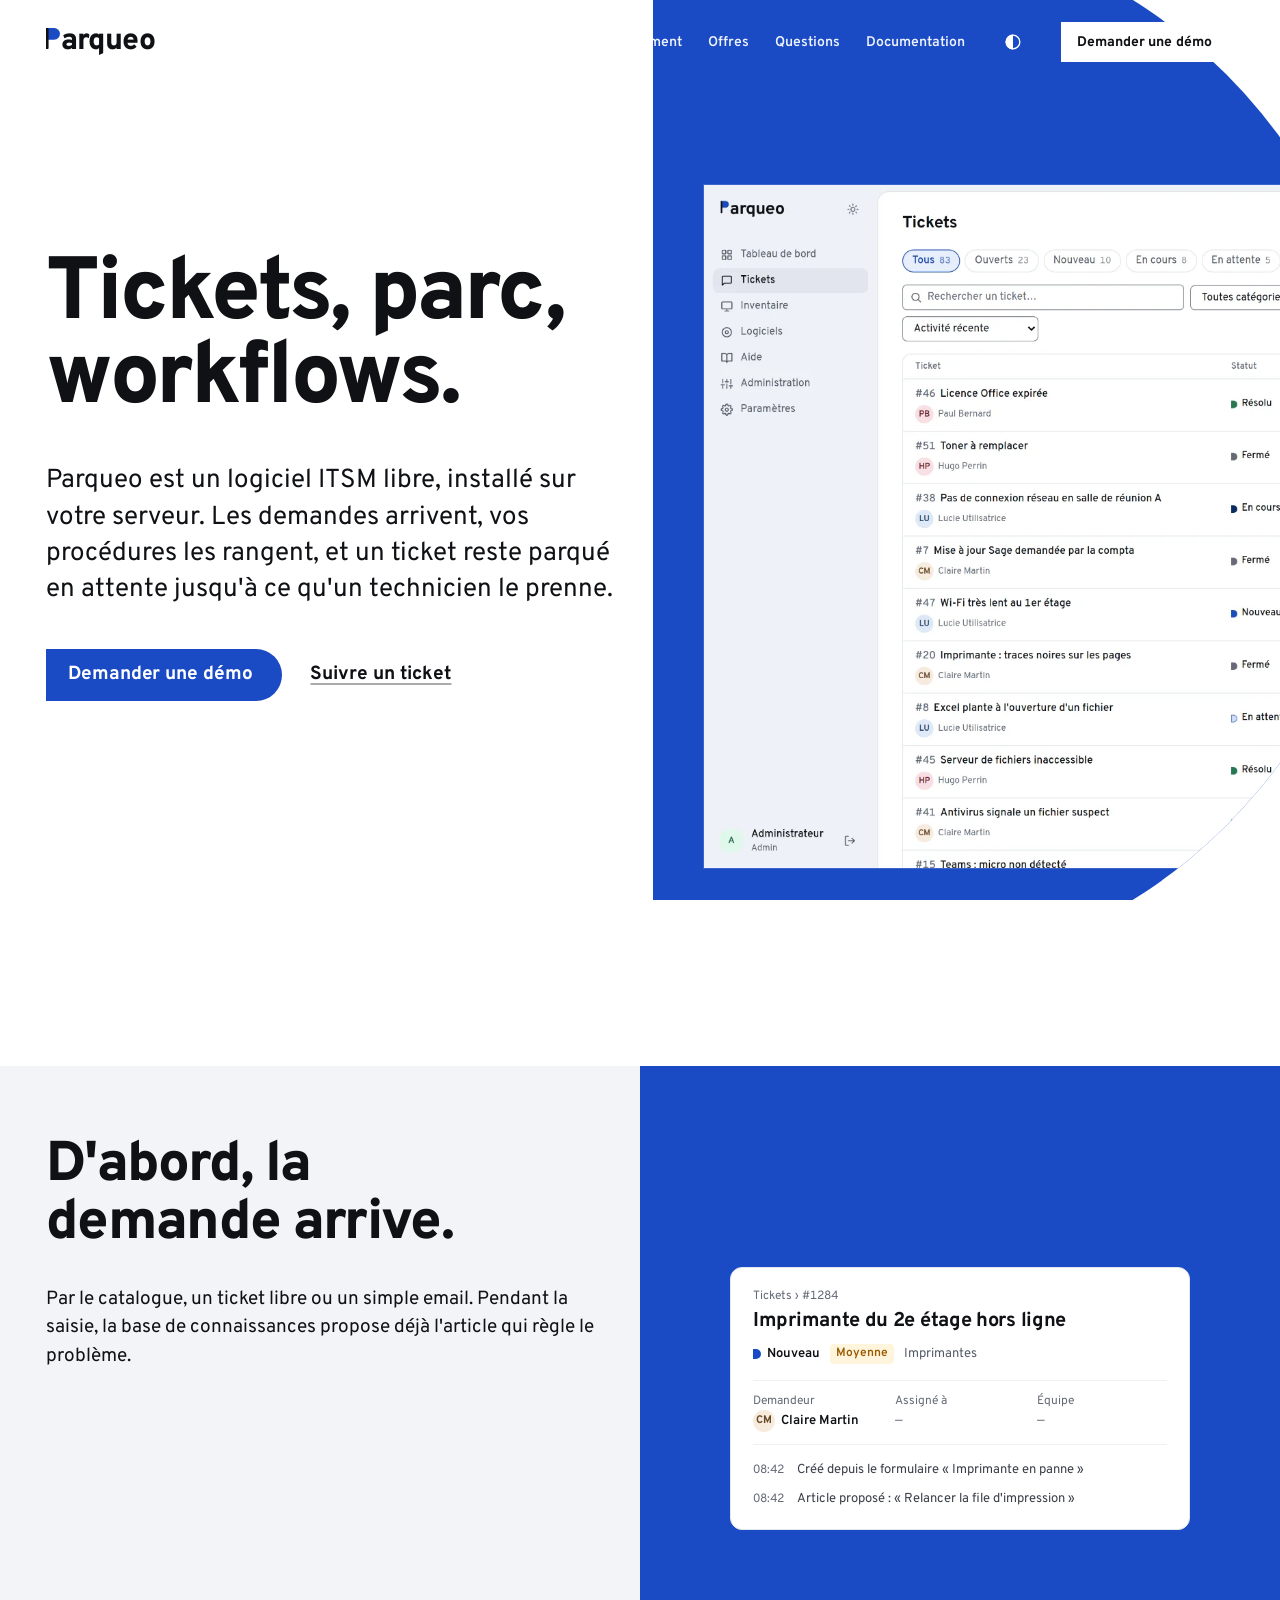
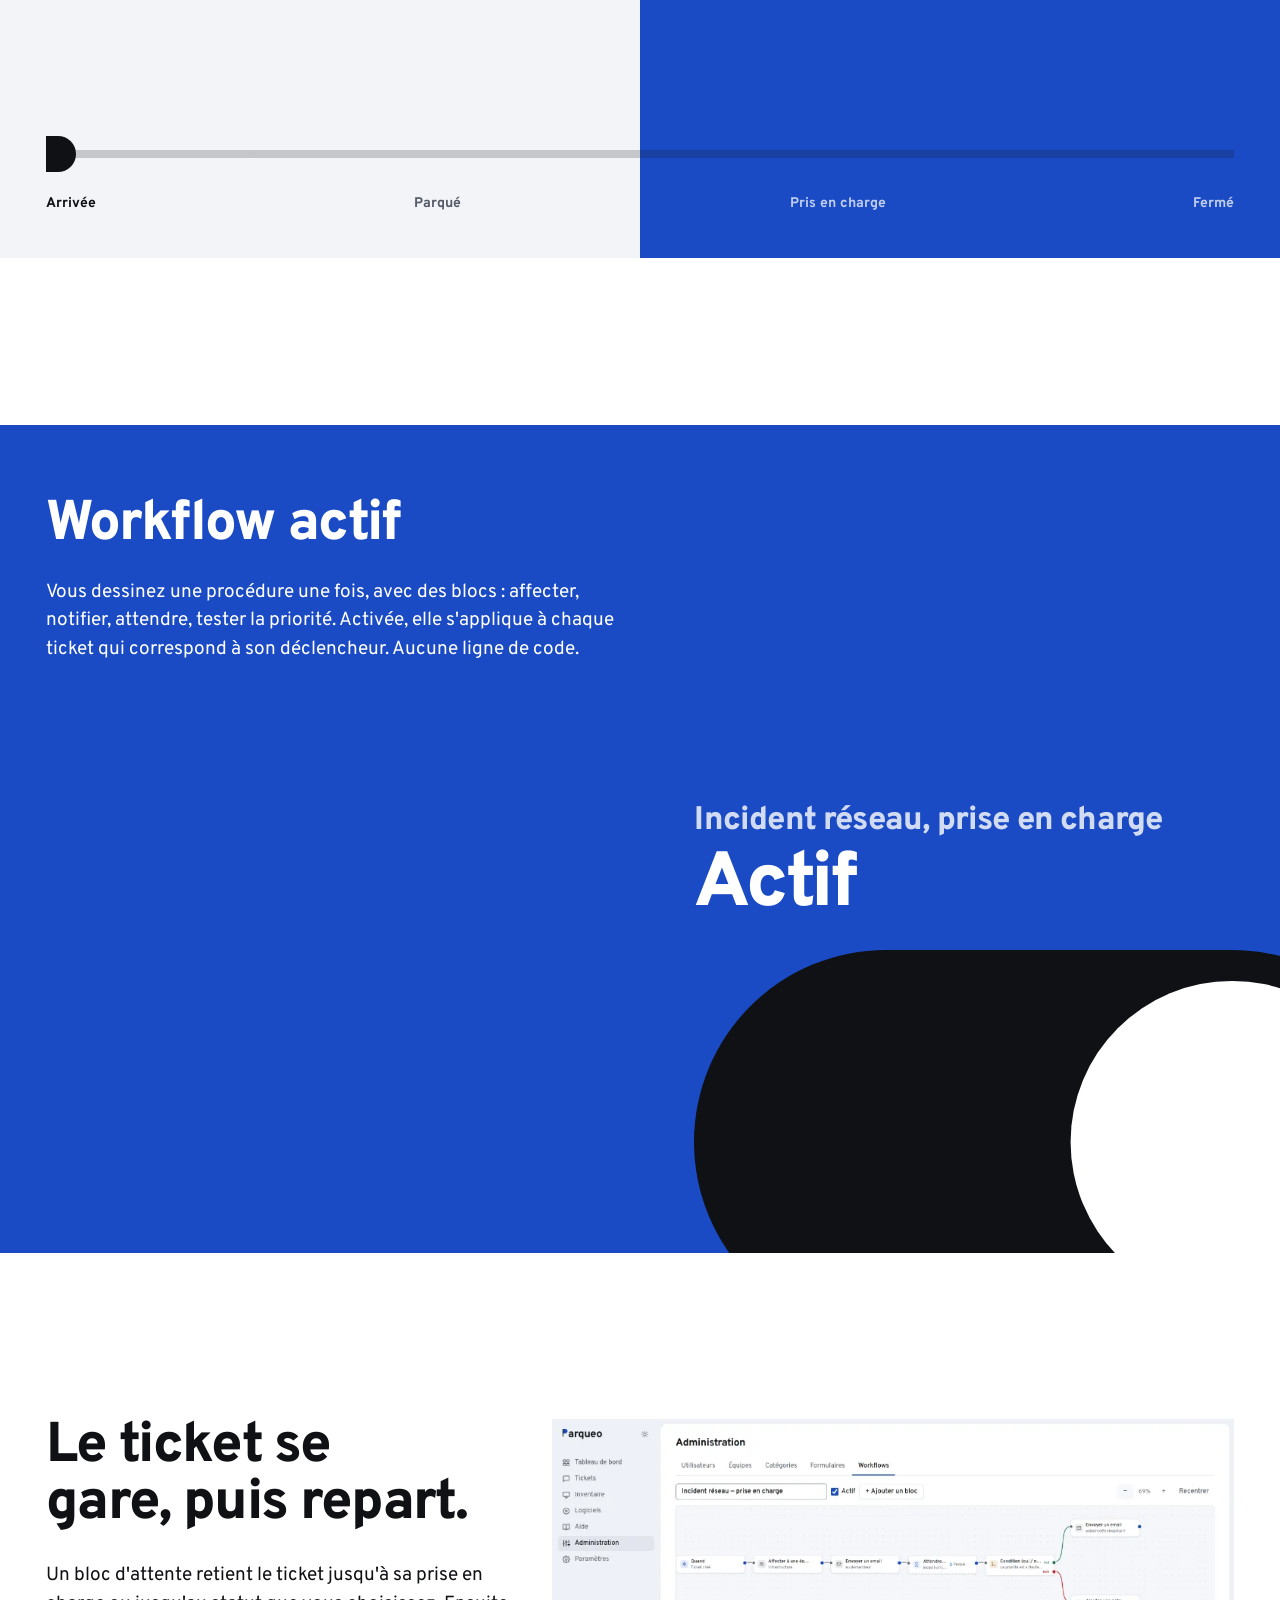
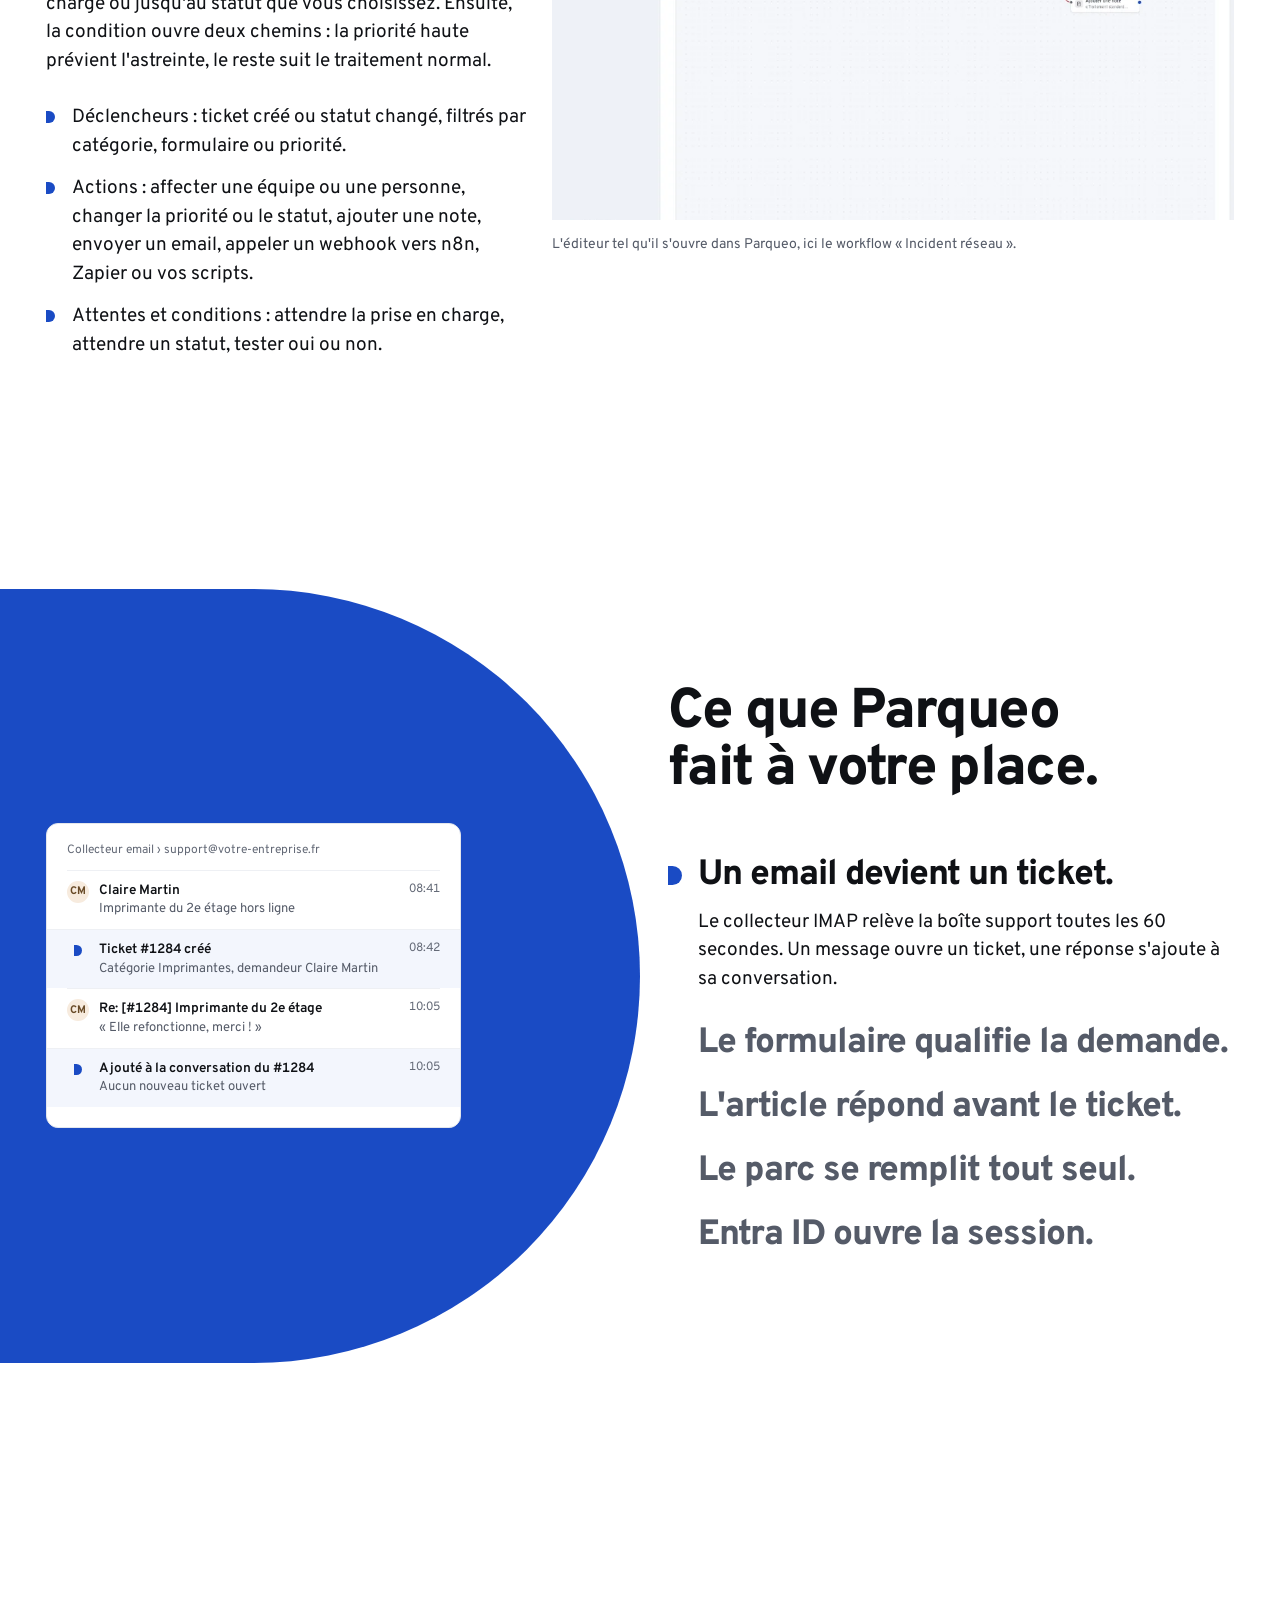
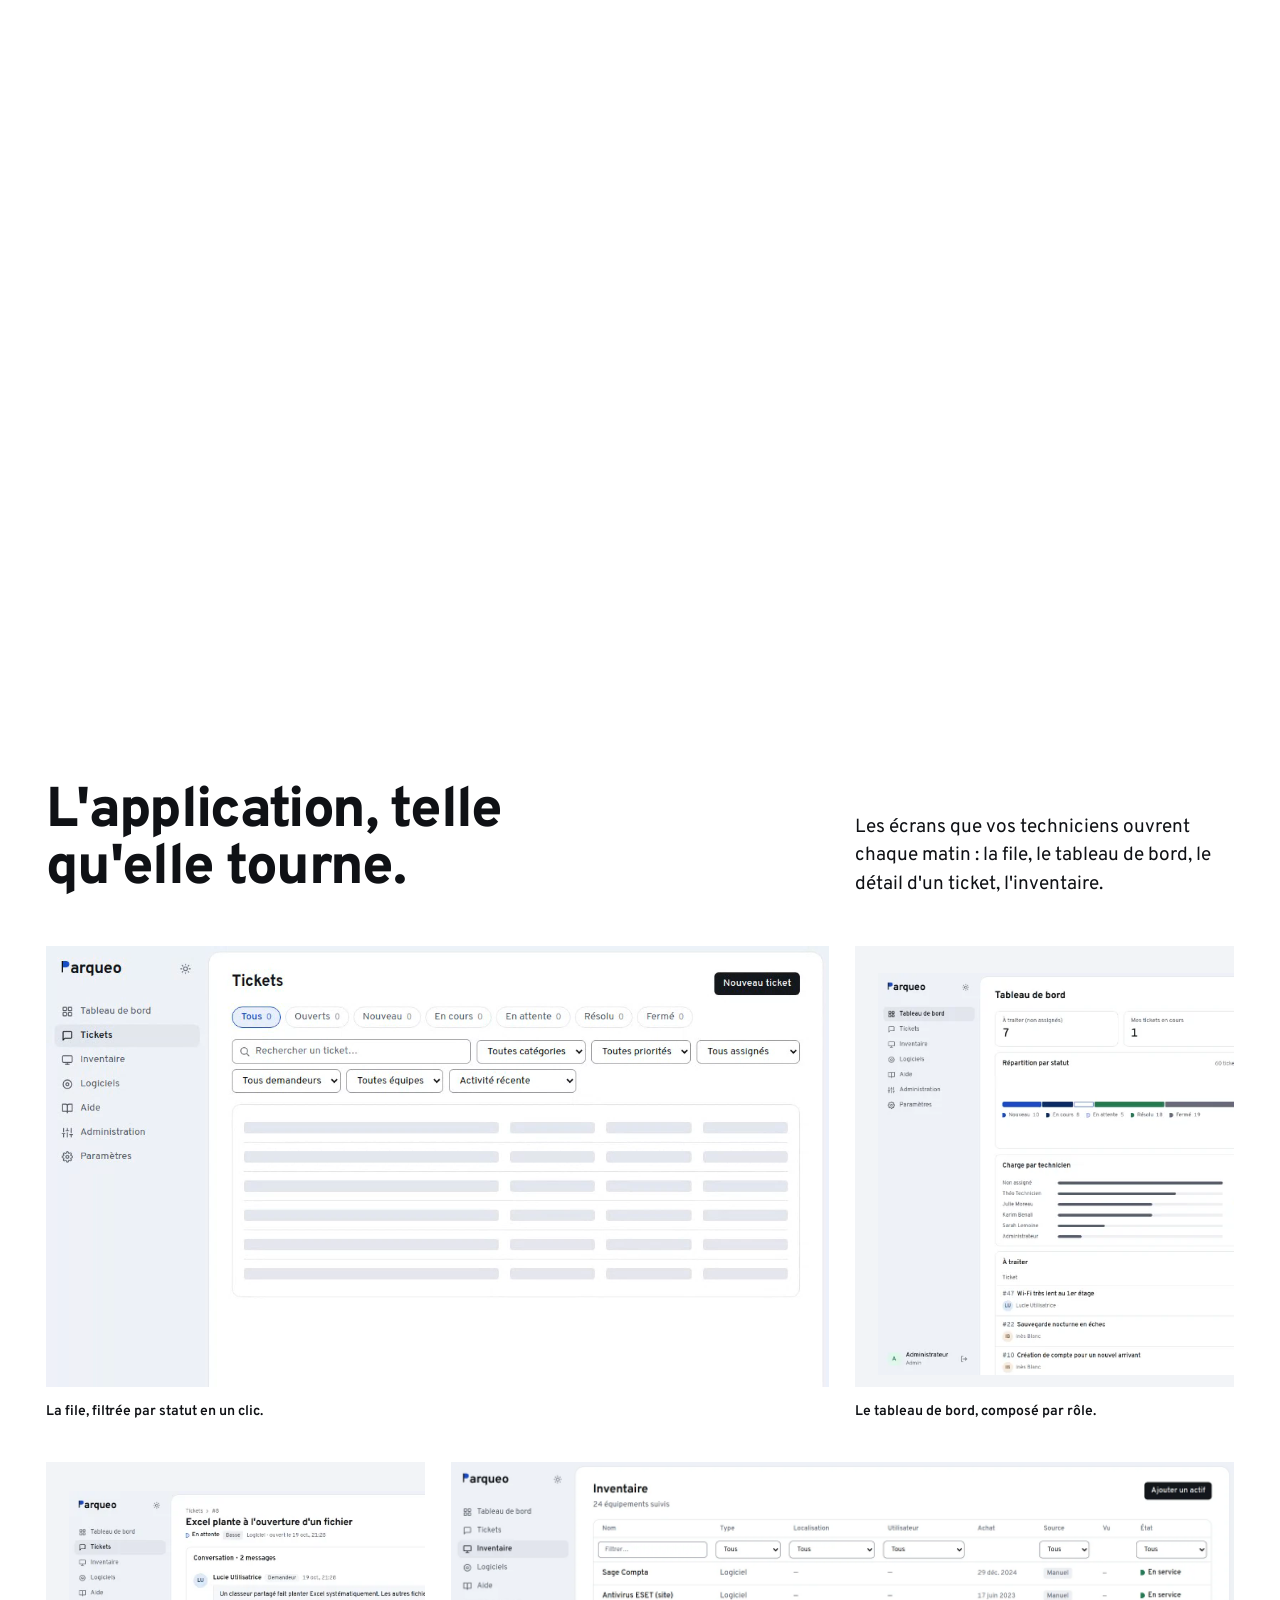
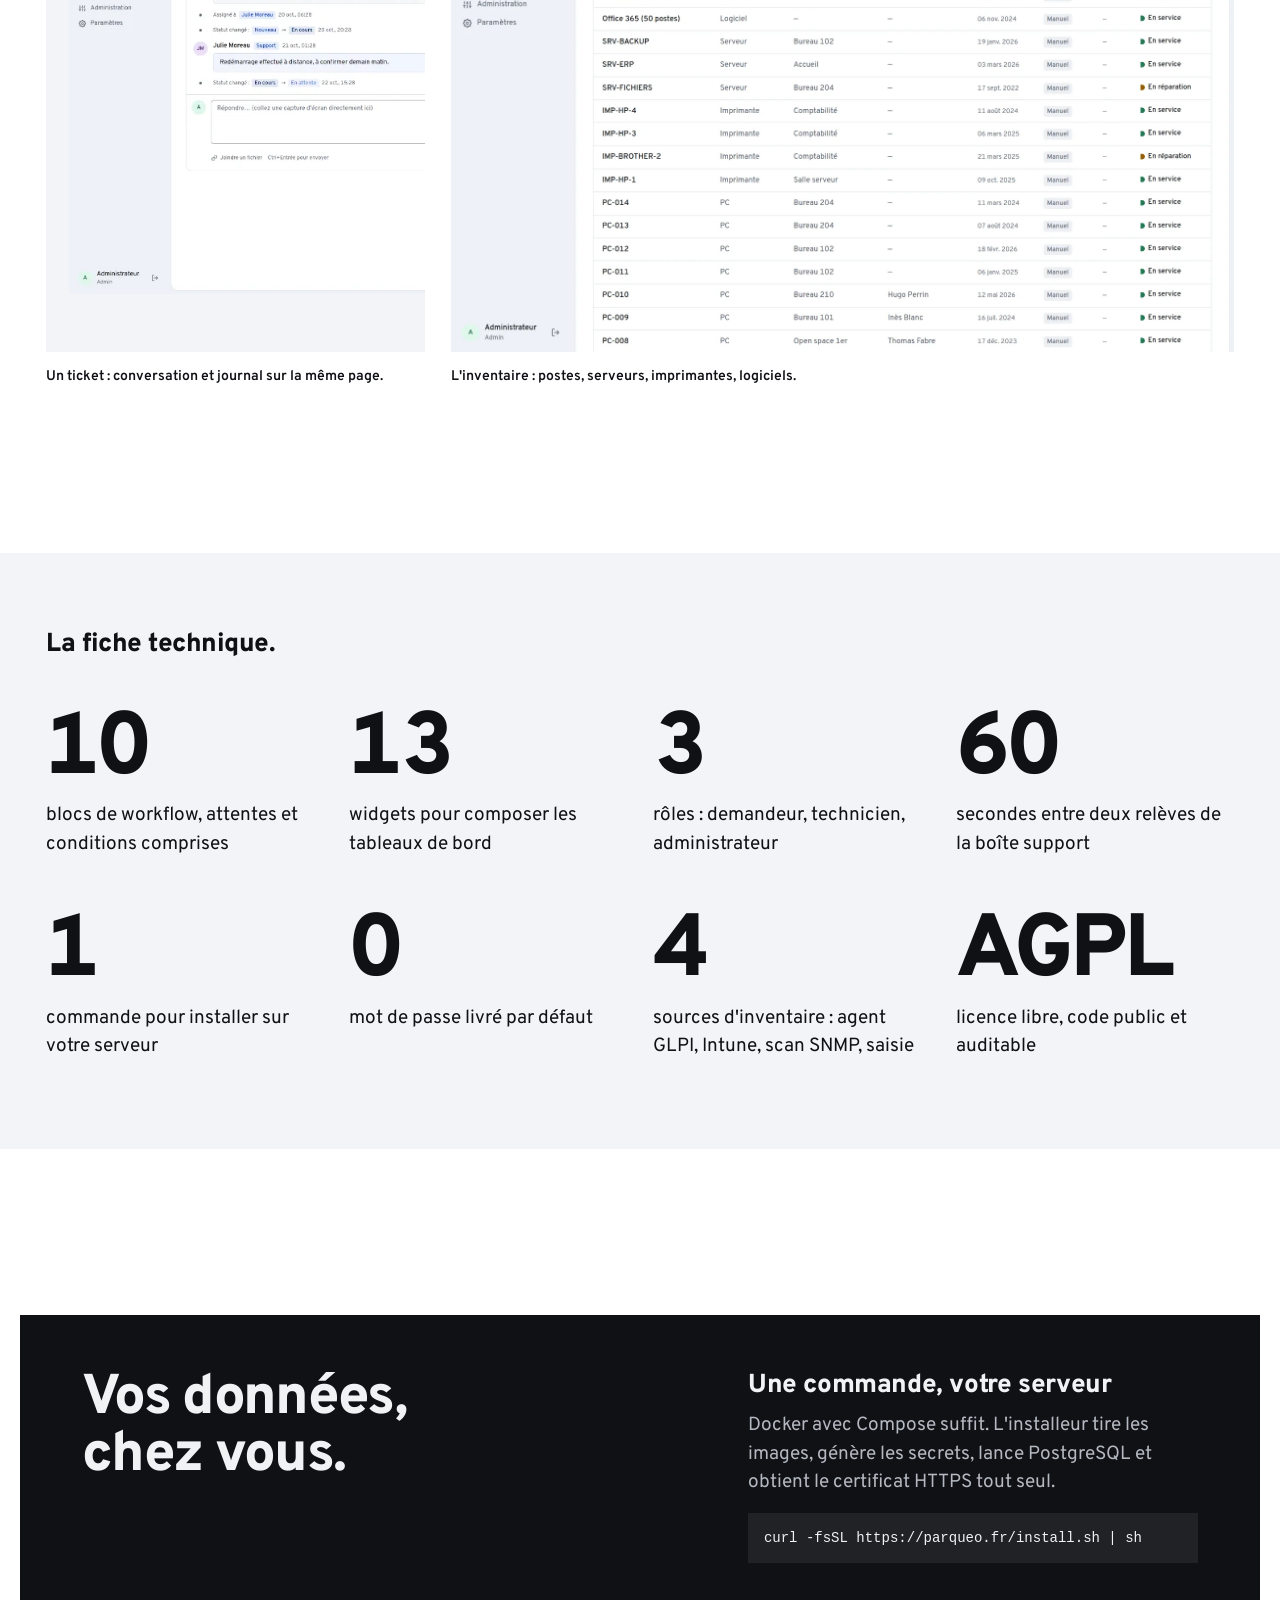
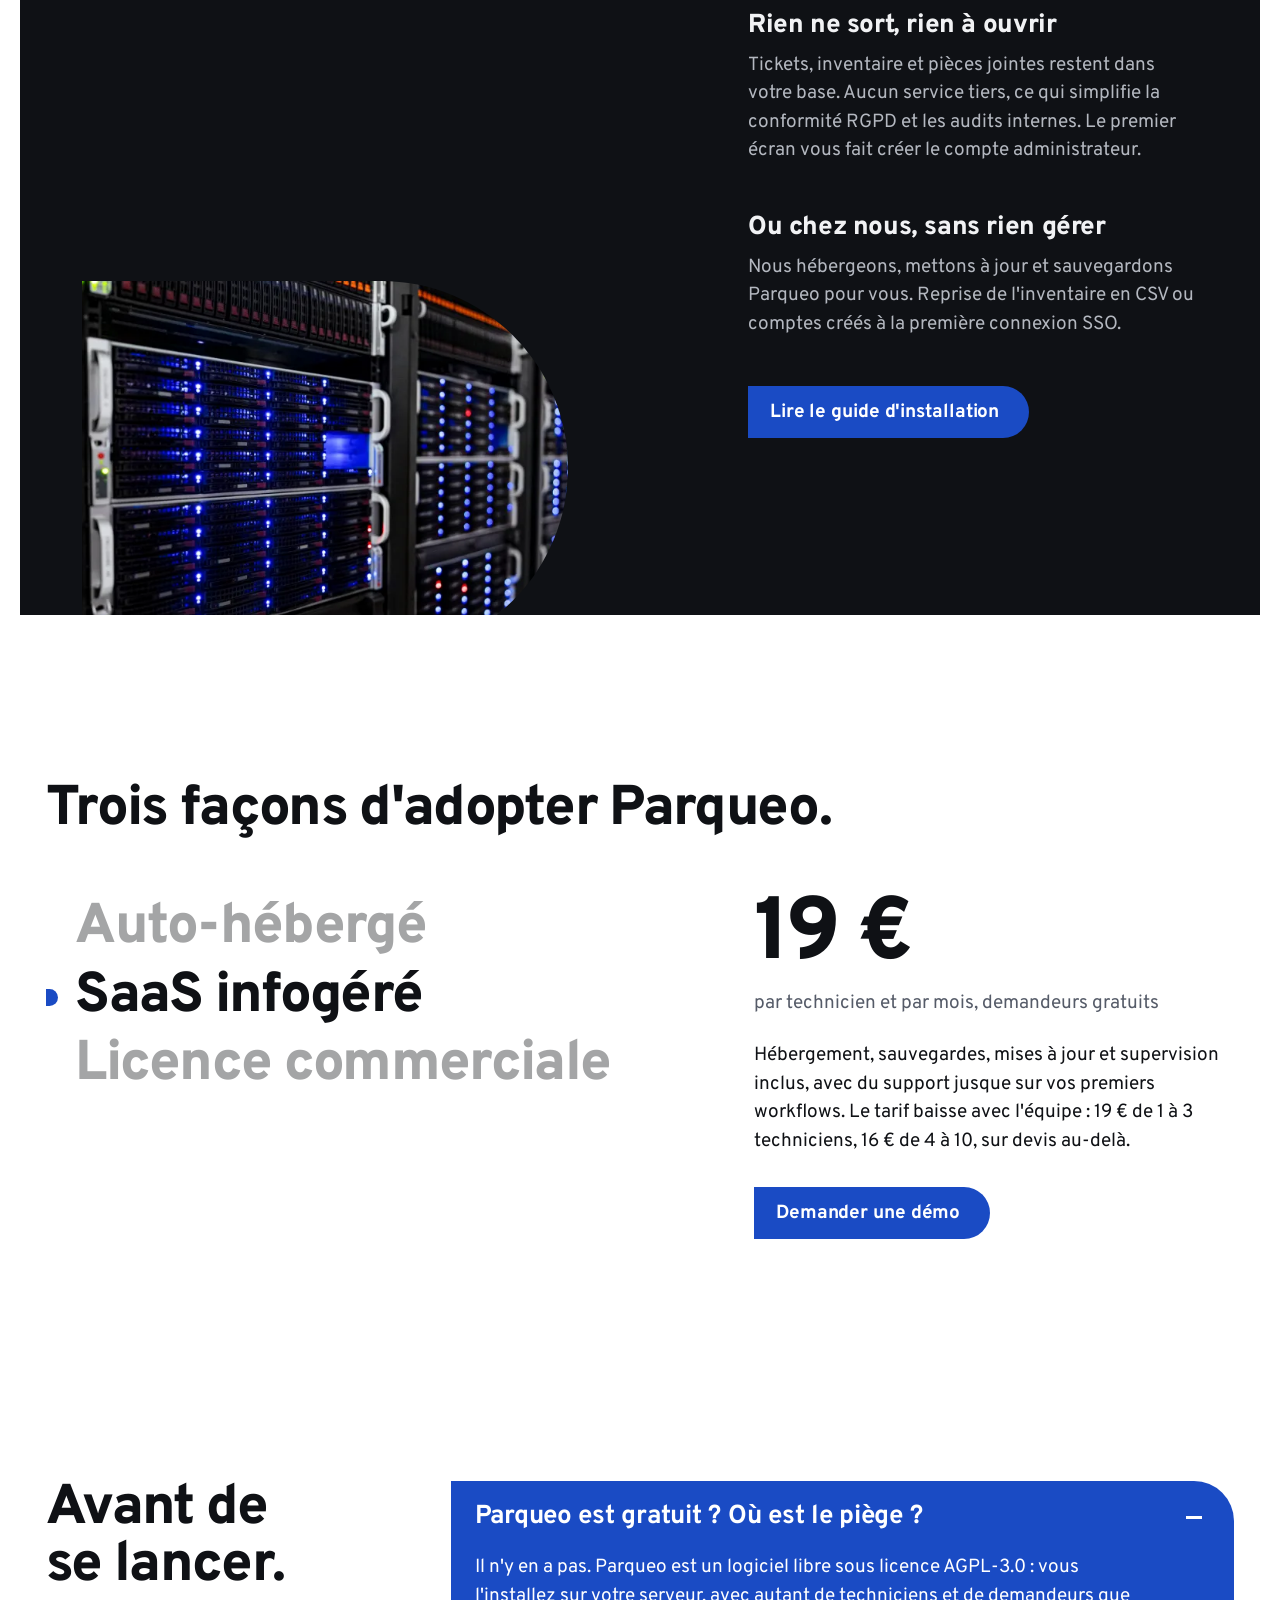
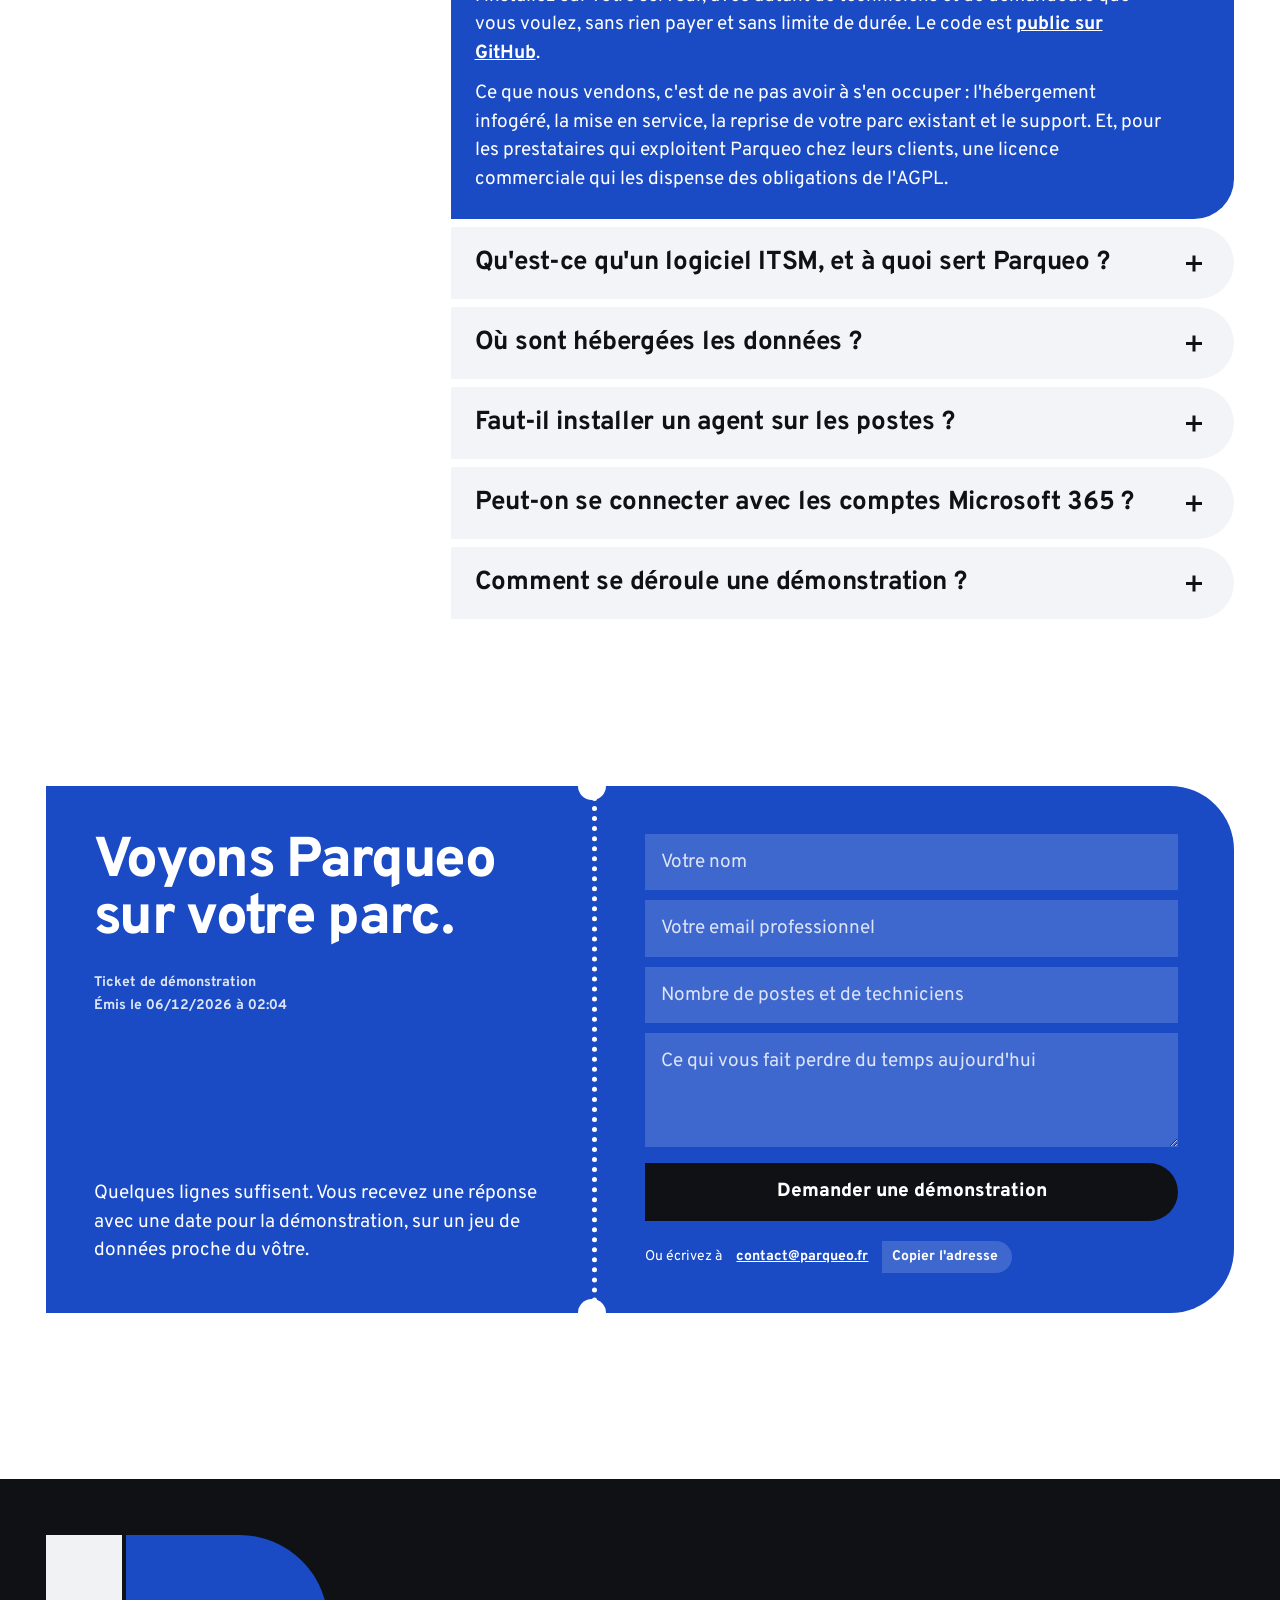
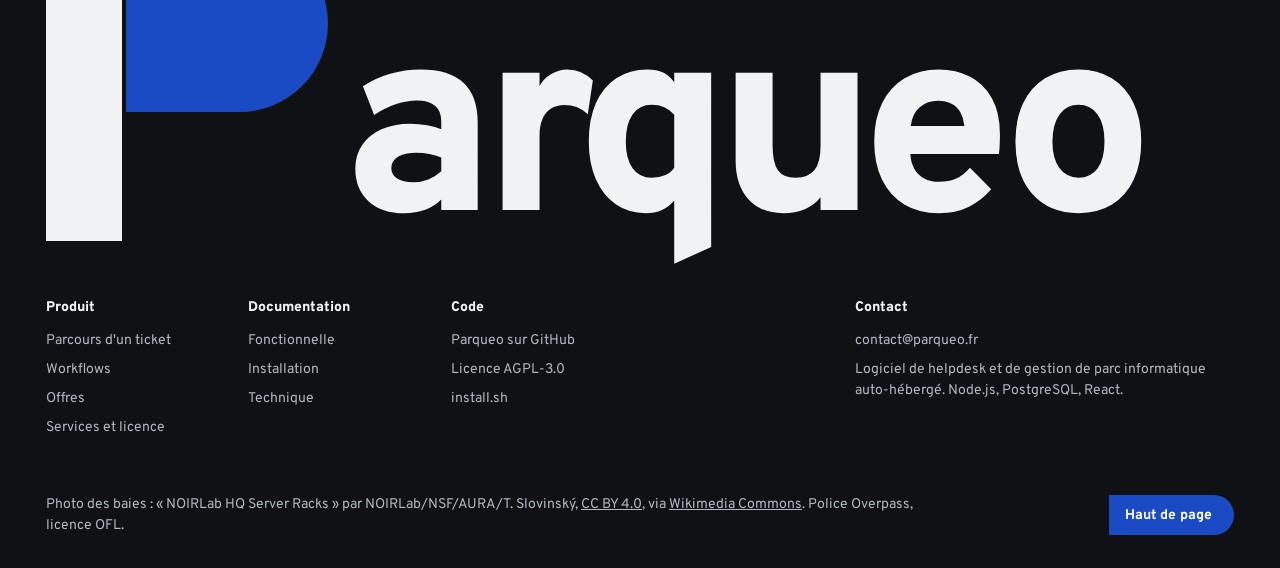
==== commit 81544e3e: "Accueil : une page par cran de molette, fonctionnalités prouvées par leurs écrans Sur grand écran à " ====
--- a/index.html
+++ b/index.html
@@ -338,62 +338,143 @@
     </figure>
   </section>
 
-  <!-- ============ Fonctionnalités : une phrase, un interrupteur ============ -->
-  <section class="bands" id="fonctions" aria-labelledby="titre-fonctions">
-    <h2 id="titre-fonctions" class="head bands-head">Ce que Parqueo fait à votre place.</h2>
-    <div class="band" data-tone="blue" data-on="true">
-      <div class="band-text">
-        <h3>Un email devient un ticket.</h3>
-        <p class="band-more">Le collecteur IMAP relève la boîte support toutes les 60 secondes. Un message ouvre un ticket, une réponse s'ajoute à sa conversation.</p>
-      </div>
-      <button type="button" class="mini-switch" role="switch" aria-checked="true" aria-label="Collecteur email"><span></span></button>
-    </div>
-    <div class="band" data-tone="ink">
-      <div class="band-text">
-        <h3>Le formulaire qualifie la demande.</h3>
-        <p class="band-more">Le catalogue pose les bonnes questions (texte, listes, dates, cases). Le ticket arrive avec sa catégorie, sa priorité et son workflow.</p>
-      </div>
-      <button type="button" class="mini-switch" role="switch" aria-checked="false" aria-label="Catalogue de demandes"><span></span></button>
-    </div>
-    <div class="band" data-tone="grey" data-on="true">
-      <div class="band-text">
-        <h3>L'article répond avant le ticket.</h3>
-        <p class="band-more">Pendant la saisie, la base de connaissances suggère les articles écrits par vos techniciens. La demande la plus simple ne part jamais.</p>
-      </div>
-      <button type="button" class="mini-switch" role="switch" aria-checked="true" aria-label="Base de connaissances"><span></span></button>
-    </div>
-    <div class="band" data-tone="blue">
-      <div class="band-text">
-        <h3>Le parc se remplit tout seul.</h3>
-        <p class="band-more">Agent GLPI sur les postes, connecteur Microsoft Intune sans agent, scan réseau SNMP pour les imprimantes, switches et NAS. Ou la saisie à la main.</p>
-      </div>
-      <button type="button" class="mini-switch" role="switch" aria-checked="false" aria-label="Inventaire automatique"><span></span></button>
-    </div>
-    <div class="band" data-tone="ink">
-      <div class="band-text">
-        <h3>Entra ID ouvre la session.</h3>
-        <p class="band-more">Connexion Microsoft avec restriction par domaine, compte créé à la première connexion. Les comptes locaux restent pour les prestataires et le secours.</p>
-      </div>
-      <button type="button" class="mini-switch" role="switch" aria-checked="false" aria-label="Connexion Microsoft Entra ID"><span></span></button>
-    </div>
-  </section>
-
-  <!-- ============ Mur de tuiles : les écrans et ce qu'ils contiennent ============ -->
-  <section class="wall" id="apercu" aria-labelledby="titre-apercu">
-    <ul class="tiles" data-reveal>
-      <li class="tile" data-tone="ink"><h2 id="titre-apercu" class="tile-word tile-heading">L'appli&shy;cation</h2><span class="tile-cap">telle qu'elle tourne</span></li>
-      <li class="tile tile-shot"><a href="img/tableau-de-bord-1600.webp"><img src="img/tableau-de-bord-800.webp" width="800" height="500" loading="lazy" alt="Tableau de bord : tickets à traiter, répartition par statut, flux hebdomadaire, charge par technicien."></a><span class="tile-cap">Tableau de bord</span></li>
-      <li class="tile" data-tone="blue"><span class="tile-word">10</span><span class="tile-cap">blocs de workflow</span></li>
-      <li class="tile" data-tone="grey"><span class="tile-word">13</span><span class="tile-cap">widgets de tableau de bord</span></li>
-      <li class="tile" data-tone="grey"><span class="tile-word">3</span><span class="tile-cap">rôles : demandeur, technicien, admin</span></li>
-      <li class="tile tile-shot"><a href="img/detail-ticket-1600.webp"><img src="img/detail-ticket-800.webp" width="800" height="500" loading="lazy" alt="Détail d'un ticket en attente : conversation, journal, statut, priorité et assignation."></a><span class="tile-cap">Détail d'un ticket</span></li>
-      <li class="tile" data-tone="ink"><span class="tile-word">0</span><span class="tile-cap">mot de passe livré par défaut</span></li>
-      <li class="tile tile-shot"><video src="img/file-tickets.webm" poster="img/file-tickets-poster.webp" width="1100" height="720" muted loop playsinline autoplay preload="none" aria-label="La file de tickets filtrée tour à tour par statut : en attente, nouveau, en cours, puis tous."></video><span class="tile-cap">La file, filtrée par statut</span></li>
-      <li class="tile" data-tone="blue"><span class="tile-word">SNMP</span><span class="tile-cap">imprimantes, switches, NAS</span></li>
-      <li class="tile" data-tone="grey"><span class="tile-word">1</span><span class="tile-cap">commande pour installer</span></li>
-      <li class="tile tile-shot"><a href="img/inventaire-1600.webp"><img src="img/inventaire-800.webp" width="800" height="500" loading="lazy" alt="Inventaire du parc : postes, imprimantes et serveurs avec leur état et leur source."></a><span class="tile-cap">Inventaire du parc</span></li>
-      <li class="tile" data-tone="ink"><span class="tile-word">AGPL</span><span class="tile-cap">code public, auditable</span></li>
-    </ul>
+  <!-- ============ Fonctionnalités : cinq tâches, l'écran qui les prouve ============
+       Grand écran : la section s'épingle, chaque cran de molette passe à la tâche
+       suivante et l'écran de Parqueo correspondant s'affiche dans la panse.
+       Téléphone, ou sans script : les cinq tâches à la suite, chacune avec son écran. -->
+  <section class="feats" id="fonctions" aria-labelledby="titre-fonctions">
+    <div class="feats-pin">
+      <h2 id="titre-fonctions" class="head feats-head">Ce que Parqueo fait à votre place.</h2>
+      <ol class="feats-list">
+        <li class="feat">
+          <h3 class="feat-name"><button type="button" data-feat="0">Un email devient un ticket.</button></h3>
+          <p class="feat-more">Le collecteur IMAP relève la boîte support toutes les 60 secondes. Un message ouvre un ticket, une réponse s'ajoute à sa conversation.</p>
+          <figure class="feat-shot">
+            <div class="ui-card" data-ui aria-label="La boîte support relevée par Parqueo">
+              <p class="ui-crumb">Collecteur email › support@votre-entreprise.fr</p>
+              <ul class="ui-mails">
+                <li><span class="av" style="--h:32">CM</span><div><b>Claire Martin</b><span>Imprimante du 2e étage hors ligne</span></div><time>08:41</time></li>
+                <li><span class="ui-arrow" aria-hidden="true"></span><div><b>Ticket #1284 créé</b><span>Catégorie Imprimantes, demandeur Claire Martin</span></div><time>08:42</time></li>
+                <li><span class="av" style="--h:32">CM</span><div><b>Re: [#1284] Imprimante du 2e étage</b><span>« Elle refonctionne, merci ! »</span></div><time>10:05</time></li>
+                <li><span class="ui-arrow" aria-hidden="true"></span><div><b>Ajouté à la conversation du #1284</b><span>Aucun nouveau ticket ouvert</span></div><time>10:05</time></li>
+              </ul>
+            </div>
+          </figure>
+        </li>
+        <li class="feat">
+          <h3 class="feat-name"><button type="button" data-feat="1">Le formulaire qualifie la demande.</button></h3>
+          <p class="feat-more">Le catalogue pose les bonnes questions : texte, listes, dates, cases. Le ticket arrive avec sa catégorie, sa priorité et son workflow.</p>
+          <figure class="feat-shot">
+            <div class="ui-card" data-ui aria-label="Un formulaire du catalogue de demandes">
+              <p class="ui-crumb">Catalogue › Imprimante en panne</p>
+              <div class="ui-fields">
+                <p><span>Étage</span><b class="ui-select">2e étage</b></p>
+                <p><span>Imprimante</span><b class="ui-select">IMP-HP-4</b></p>
+                <p><span>Message affiché</span><b class="ui-input">Hors ligne</b></p>
+                <p class="ui-check"><i aria-hidden="true"></i>J'ai déjà redémarré l'imprimante</p>
+              </div>
+              <p class="ui-result"><span>Le ticket arrivera avec</span>
+                <b class="tk-chip ui-chip-blue">Imprimantes</b><b class="tk-chip">Moyenne</b><b class="tk-chip ui-chip-grey">Workflow « Imprimantes »</b></p>
+            </div>
+          </figure>
+        </li>
+        <li class="feat">
+          <h3 class="feat-name"><button type="button" data-feat="2">L'article répond avant le ticket.</button></h3>
+          <p class="feat-more">Pendant la saisie, la base de connaissances suggère les articles écrits par vos techniciens. La demande la plus simple ne part jamais.</p>
+          <figure class="feat-shot">
+            <div class="ui-card" data-ui aria-label="Suggestions d'articles pendant la création d'un ticket">
+              <p class="ui-crumb">Tickets › Nouvelle demande</p>
+              <div class="ui-fields">
+                <p><span>Titre</span><b class="ui-input ui-typing">l'imprimante ne répond plus</b></p>
+              </div>
+              <div class="ui-suggest">
+                <p>Ces articles peuvent peut-être vous aider :</p>
+                <ul>
+                  <li>Relancer la file d'impression</li>
+                  <li>Remettre une imprimante réseau en ligne</li>
+                  <li>Ajouter une imprimante sur son poste</li>
+                </ul>
+              </div>
+            </div>
+          </figure>
+        </li>
+        <li class="feat">
+          <h3 class="feat-name"><button type="button" data-feat="3">Le parc se remplit tout seul.</button></h3>
+          <p class="feat-more">Agent GLPI sur les postes, connecteur Microsoft Intune sans agent, scan réseau SNMP pour les imprimantes, switches et NAS. Ou la saisie à la main.</p>
+          <figure class="feat-shot">
+            <div class="ui-card" data-ui aria-label="L'inventaire du parc et la source de chaque équipement">
+              <p class="ui-crumb">Inventaire › 24 équipements suivis</p>
+              <table class="ui-table">
+                <thead><tr><th>Nom</th><th>Type</th><th>Source</th></tr></thead>
+                <tbody>
+                  <tr><td>PC-COMPTA-03</td><td>Poste</td><td><b class="ui-src" data-src="agent">Agent</b></td></tr>
+                  <tr><td>LAPTOP-RH-12</td><td>Portable</td><td><b class="ui-src" data-src="intune">Intune</b></td></tr>
+                  <tr><td>IMP-HP-4</td><td>Imprimante</td><td><b class="ui-src" data-src="scan">Scan réseau</b></td></tr>
+                  <tr><td>SW-ETAGE-2</td><td>Switch</td><td><b class="ui-src" data-src="scan">Scan réseau</b></td></tr>
+                  <tr><td>NAS-SAUVEGARDE</td><td>NAS</td><td><b class="ui-src" data-src="scan">Scan réseau</b></td></tr>
+                  <tr><td>Sage Compta</td><td>Logiciel</td><td><b class="ui-src">Manuel</b></td></tr>
+                </tbody>
+              </table>
+            </div>
+          </figure>
+        </li>
+        <li class="feat">
+          <h3 class="feat-name"><button type="button" data-feat="4">Entra ID ouvre la session.</button></h3>
+          <p class="feat-more">Connexion Microsoft avec restriction par domaine, compte créé à la première connexion. Les comptes locaux restent pour les prestataires et le secours.</p>
+          <figure class="feat-shot">
+            <div class="ui-card ui-login" data-ui aria-label="L'écran de connexion de Parqueo">
+              <p class="ui-title">Connexion</p>
+              <p class="ui-intro">Connectez-vous pour retrouver vos tickets et votre parc.</p>
+              <p class="ui-btn">Se connecter avec Microsoft</p>
+              <p class="ui-or"><span>ou</span></p>
+              <div class="ui-fields">
+                <p><span>Email</span><b class="ui-input">prestataire@externe.fr</b></p>
+                <p><span>Mot de passe</span><b class="ui-input">••••••••••</b></p>
+              </div>
+            </div>
+          </figure>
+        </li>
+      </ol>
+    </div>
+  </section>
+
+  <!-- ============ L'application : quatre écrans, puis la fiche technique ============ -->
+  <section class="app" data-air="64" id="apercu" aria-labelledby="titre-apercu">
+    <div class="app-intro" data-reveal>
+      <h2 id="titre-apercu" class="head">L'application, telle qu'elle tourne.</h2>
+      <p>Les écrans que vos techniciens ouvrent chaque matin : la file, le tableau de bord, le détail d'un ticket, l'inventaire.</p>
+    </div>
+    <div class="shots">
+      <figure class="shot shot-main">
+        <div class="shot-frame"><video src="img/file-tickets.webm" poster="img/file-tickets-poster.webp" width="1100" height="720" muted loop playsinline autoplay preload="none" aria-label="La file de tickets filtrée tour à tour par statut : en attente, nouveau, en cours, puis tous."></video></div>
+        <figcaption>La file, filtrée par statut en un clic.</figcaption>
+      </figure>
+      <figure class="shot shot-side">
+        <a class="shot-frame" href="img/tableau-de-bord-1600.webp"><img src="img/tableau-de-bord-800.webp" width="800" height="500" loading="lazy" alt="Tableau de bord : tickets à traiter, répartition par statut, flux hebdomadaire, charge par technicien."></a>
+        <figcaption>Le tableau de bord, composé par rôle.</figcaption>
+      </figure>
+      <figure class="shot shot-side" data-stop="40">
+        <a class="shot-frame" href="img/detail-ticket-1600.webp"><img src="img/detail-ticket-800.webp" width="800" height="500" loading="lazy" alt="Détail d'un ticket en attente : conversation, journal, statut, priorité et assignation."></a>
+        <figcaption>Un ticket : conversation et journal sur la même page.</figcaption>
+      </figure>
+      <figure class="shot shot-main">
+        <a class="shot-frame" href="img/inventaire-1600.webp"><img src="img/inventaire-1600.webp" width="1600" height="1000" loading="lazy" alt="Inventaire du parc : postes, imprimantes et serveurs avec leur état et leur source."></a>
+        <figcaption>L'inventaire : postes, serveurs, imprimantes, logiciels.</figcaption>
+      </figure>
+    </div>
+    <div class="specs" data-stop="0">
+      <h3 class="specs-head">La fiche technique.</h3>
+      <dl class="specs-list" data-reveal>
+        <div><dt>blocs de workflow, attentes et conditions comprises</dt><dd>10</dd></div>
+        <div><dt>widgets pour composer les tableaux de bord</dt><dd>13</dd></div>
+        <div><dt>rôles : demandeur, technicien, administrateur</dt><dd>3</dd></div>
+        <div><dt>secondes entre deux relèves de la boîte support</dt><dd>60</dd></div>
+        <div><dt>commande pour installer sur votre serveur</dt><dd>1</dd></div>
+        <div><dt>mot de passe livré par défaut</dt><dd>0</dd></div>
+        <div><dt>sources d'inventaire : agent GLPI, Intune, scan SNMP, saisie</dt><dd>4</dd></div>
+        <div><dt>licence libre, code public et auditable</dt><dd>AGPL</dd></div>
+      </dl>
+    </div>
   </section>
 
   <!-- ============ Hébergement : panneau sombre, photo en panse ============ -->
@@ -428,7 +509,7 @@
   </section>
 
   <!-- ============ Offres : les noms sont le sommaire, un seul chiffre vit ============ -->
-  <section class="plans" id="offres" aria-labelledby="titre-offres">
+  <section class="plans" data-air="64" id="offres" aria-labelledby="titre-offres">
     <h2 id="titre-offres" class="head plans-head">Trois façons d'adopter Parqueo.</h2>
     <div class="plans-grid">
       <div class="plan-names" role="tablist" aria-label="Offres">
@@ -460,7 +541,7 @@
   </section>
 
   <!-- ============ Questions ============ -->
-  <section class="faq" id="faq" aria-labelledby="titre-faq">
+  <section class="faq" data-air="64" id="faq" aria-labelledby="titre-faq">
     <h2 id="titre-faq" class="head faq-head">Avant de se lancer.</h2>
     <div class="faq-list" data-reveal>
       <details name="faq" open>
@@ -494,7 +575,7 @@
   </section>
 
   <!-- ============ Contact : un ticket à détacher ============ -->
-  <section class="contact" id="contact" aria-labelledby="titre-contact">
+  <section class="contact" data-air="64" id="contact" aria-labelledby="titre-contact">
     <form class="coupon" id="demo-form" action="mailto:contact@parqueo.fr" method="post" enctype="text/plain">
       <div class="coupon-stub">
         <h2 id="titre-contact" class="coupon-head">Voyons Parqueo sur votre parc.</h2>
--- a/styles.css
+++ b/styles.css
@@ -45,7 +45,7 @@
 
 /* --- Jetons ---------------------------------------------------------------
    Une feuille blanche, une encre, un bleu : celui du panneau « P ». Le bleu
-   tient les grands aplats (la panse, les bandes) et l'action ; rien d'autre
+   tient les grands aplats (la panse, les champs) et l'action ; rien d'autre
    n'est teinté. Les mêmes valeurs que l'application (client/src/index.css). */
 :root {
   --ground: #ffffff;
@@ -57,7 +57,7 @@
   --accent-strong: #123a9e;
   --accent-field: #1a4bc4; /* les aplats bleus */
   --on-field: #ffffff;
-  --field-ink: #0f1115;  /* aplat sombre (bandes, panneau hébergement, pied) */
+  --field-ink: #0f1115;  /* aplat sombre (panneau hébergement, pied) */
   --on-field-ink: #f1f2f4;
   --on-field-ink-soft: #b4b8c0;
   --negative: #c4242a;
@@ -386,69 +386,178 @@
   width: 9px; height: 12px; border-radius: 0 999px 999px 0; background: var(--accent-field);
 }
 
-/* ======================= Bandes : une phrase, un interrupteur ======================= */
-.bands { margin-top: var(--sec); }
-.bands-head { padding: 0 var(--m) 40px; }
-.band {
-  display: grid; grid-template-columns: 1fr auto; align-items: center; gap: var(--gap);
-  min-height: max(20vh, 150px); padding: 28px var(--m);
-  background: var(--ground); color: var(--ink-soft);
-  transition: background-color 360ms var(--ease-in-out), color 360ms var(--ease-in-out);
-}
-.band h3 { font-size: var(--t-head); font-weight: 800; letter-spacing: -0.03em; line-height: 1.04; }
-.band-more { max-width: 46em; margin-top: 12px; display: none; }
-.band[data-on="true"] .band-more { display: block; animation: swap 260ms ease both; }
-.band[data-on="true"][data-tone="blue"] { background: var(--accent-field); color: var(--on-field); }
-.band[data-on="true"][data-tone="ink"] { background: var(--field-ink); color: var(--on-field-ink); }
-.band[data-on="true"][data-tone="grey"] { background: var(--surface-2); color: var(--ink); }
-
-.mini-switch {
-  position: relative; width: 64px; height: 36px; padding: 0; border: 0; border-radius: 18px;
-  background: #8a909c; cursor: pointer; flex: none;
-  transition: background-color 260ms ease;
-}
-.mini-switch span {
-  position: absolute; top: 4px; left: 4px; width: 28px; height: 28px; border-radius: 50%;
-  background: #ffffff; transition: transform 260ms var(--ease-out);
-}
-.mini-switch[aria-checked="true"] { background: #0f1115; }
-.band[data-tone="ink"] .mini-switch[aria-checked="true"] { background: var(--accent-field); }
-.mini-switch[aria-checked="true"] span { transform: translateX(28px); }
-.mini-switch:active span { scale: .94; }
-.mini-switch::after { content: ''; position: absolute; inset: -6px; } /* cible tactile de 48 px */
-
-/* ======================= Mur de tuiles ======================= */
-.wall { margin-top: var(--sec); padding: 0 8px; }
-.tiles { display: grid; grid-template-columns: repeat(4, 1fr); gap: 8px; }
-.tile {
-  position: relative; aspect-ratio: 1; overflow: hidden;
-  display: grid; place-items: center; text-align: center;
-  background: var(--surface); color: var(--ink);
-}
-.tile[data-tone="blue"] { background: var(--accent-field); color: var(--on-field); }
-.tile[data-tone="ink"] { background: var(--field-ink); color: var(--on-field-ink); }
-.tile[data-tone="grey"] { background: var(--surface-2); color: var(--ink); }
-.tile-word { font-size: var(--t-display); font-weight: 800; letter-spacing: -0.04em; line-height: .9; padding: 0 12%; }
-.tile-heading { font-size: var(--t-head); line-height: 1; hyphens: manual; }
-.tile-cap {
-  position: absolute; left: 12px; right: 12px; bottom: 18px;
-  font-size: var(--t-small); font-weight: 600; line-height: 1.3;
-}
-.tile[data-tone="ink"] .tile-cap { color: var(--on-field-ink-soft); }
-.tile-shot { background: var(--surface-2); }
-.tile-shot a { position: absolute; inset: 0; }
-.tile-shot video { position: absolute; left: -20%; top: 4%; width: 175%; max-width: none; height: auto; }
-.tile-shot img {
-  position: absolute; left: -36%; top: 7%; width: 210%; max-width: none; height: auto;
-  transition: transform 600ms var(--ease-out);
-}
-.tile-shot .tile-cap {
-  left: 0; right: auto; bottom: 0; padding: 10px 22px 10px 14px; text-align: left;
-  background: var(--ground); color: var(--ink); border-radius: 0 999px 999px 0;
-}
+/* ======================= Ce que Parqueo fait : cinq tâches, leurs écrans ======================= */
+/* Chaque tâche est prouvée par l'écran de Parqueo qui la montre, posé dans la
+   panse. Grand écran : la section s'épingle, le défilement passe d'une tâche
+   à l'autre (site.js), un clic sur un titre y va directement. Sinon, les cinq
+   tâches à la suite, chacune avec son écran. */
+.feats { margin-top: var(--sec); padding: 0 var(--m); }
+.feats-head { max-width: 12em; margin-bottom: 48px; }
+.feats-list { display: grid; gap: 72px; }
+.feat-name { font-size: clamp(1.5rem, 1rem + 1.5vw, 2.25rem); font-weight: 800; letter-spacing: -0.03em; line-height: 1.1; }
+.feat-name button {
+  position: relative; display: block; width: 100%; padding: 0; border: 0; background: none;
+  text-align: left; font: inherit; letter-spacing: inherit; color: inherit; cursor: default;
+}
+.feat-more { max-width: 34em; margin-top: 12px; }
+.feat-shot {
+  display: grid; place-items: center; margin-top: 28px; padding: 40px 12% 40px 24px;
+  background: var(--accent-field); border-radius: 0 999px 999px 0;
+}
+
+@media (min-width: 900px) {
+  .feat { display: grid; grid-template-columns: 5fr 7fr; column-gap: calc(var(--gap) * 2); align-items: center; }
+  .feat-shot { grid-column: 2; grid-row: 1 / span 2; margin-top: 0; min-height: 440px; }
+  .feat-name, .feat-more { grid-column: 1; }
+}
+
+/* L'épinglage : la panse occupe la moitié gauche de la fenêtre, depuis le
+   bord, et les écrans s'y relaient en fondu. La panse est un pseudo-élément
+   immobile : deux aplats bleus en fondu croisé pâliraient au milieu. */
+@media (min-width: 900px) and (min-height: 640px) and (prefers-reduced-motion: no-preference) {
+  .js .feats { --feat-step: max(160px, 22vh); height: calc(100svh + 4 * var(--feat-step)); padding: 0; }
+  .js .feats-pin {
+    position: sticky; top: 0; height: 100svh;
+    display: grid; grid-template-columns: 50% 1fr; column-gap: calc(var(--gap) * 2);
+    align-content: center; padding-right: var(--m);
+  }
+  .js .feats-pin::before {
+    content: ''; position: absolute; left: 0; top: 7svh; bottom: 7svh; width: 50%;
+    background: var(--accent-field); border-radius: 0 999px 999px 0;
+  }
+  .js .feats-head, .js .feats-list { grid-column: 2; }
+  .js .feats-head { margin-bottom: clamp(24px, 5vh, 48px); font-size: min(var(--t-head), 7vh); }
+  .js .feats-list { gap: 0; }
+  .js .feat { display: grid; grid-template-columns: none; grid-template-rows: auto 0fr; align-items: stretch; transition: grid-template-rows 420ms var(--ease-out); }
+  .js .feat.is-current { grid-template-rows: auto 1fr; }
+  .js .feat-name { font-size: min(clamp(1.5rem, 1rem + 1.5vw, 2.25rem), 5vh); }
+  .js .feat-name button {
+    padding: clamp(8px, 1.4vh, 14px) 0 clamp(8px, 1.4vh, 14px) 30px; color: var(--ink-soft); cursor: pointer;
+    transition: color var(--t-hover) ease;
+  }
+  /* Le repère de la tâche en cours : la panse du P, en petit. */
+  .js .feat-name button::before {
+    content: ''; position: absolute; left: 0; top: 50%; width: 14px; height: 19px; margin-top: -10px;
+    border-radius: 0 999px 999px 0; background: var(--accent);
+    transform: scaleX(0); transform-origin: left center; transition: transform 320ms var(--ease-out);
+  }
+  .js .feat.is-current .feat-name button { color: var(--ink); }
+  .js .feat.is-current .feat-name button::before { transform: none; }
+  .js .feat-more { min-height: 0; overflow: hidden; margin: 0; padding-left: 30px; opacity: 0; transition: opacity 240ms ease; }
+  .js .feat-more::after { content: ''; display: block; height: clamp(8px, 2vh, 20px); }
+  .js .feat.is-current .feat-more { opacity: 1; transition-delay: 120ms; }
+
+  /* `grid-area: auto` : sans elle, le placement du bloc précédent ferait de
+     la colonne de droite de l'épingle le bloc conteneur. */
+  .js .feat-shot {
+    position: absolute; grid-area: auto; left: 0; top: 7svh; bottom: 7svh; width: 50%; min-height: 0; margin: 0;
+    padding: 0 14% 0 var(--m); background: none;
+    opacity: 0; visibility: hidden; transform: translateY(16px);
+    transition: opacity 320ms ease, transform 420ms var(--ease-out), visibility 0s 420ms;
+  }
+  .js .feat.is-current .feat-shot { opacity: 1; visibility: visible; transform: none; transition-delay: 0s; }
+}
+/* Assez de place dans la panse : les écrans passent à 120 %, lisibles de loin. */
+@media (min-width: 1360px) and (min-height: 760px) and (prefers-reduced-motion: no-preference) {
+  .js .feat-shot .ui-card { zoom: 1.2; }
+}
+@media (hover: hover) and (pointer: fine) and (min-width: 900px) and (min-height: 640px) and (prefers-reduced-motion: no-preference) {
+  .js .feat:not(.is-current) .feat-name button:hover { color: var(--ink); }
+}
+
+/* Les fragments : des écrans de Parqueo à leur taille réelle, dans les
+   couleurs de l'application, quel que soit le thème du site. */
+.ui-card {
+  width: min(440px, 100%);
+  background: #ffffff; color: #0f1115;
+  border: 1px solid #e3e6ec; border-radius: 12px; /* taste-skill-ignore : bord de carte du fragment data-ui */
+  font-size: 14px; line-height: 1.45; font-variant-numeric: tabular-nums;
+  padding: 18px 20px 20px;
+}
+.ui-crumb { font-size: 12px; color: #646a77; margin-bottom: 10px; }
+.ui-mails li {
+  display: grid; grid-template-columns: 22px 1fr auto; gap: 10px; align-items: start;
+  padding: 10px 0; border-top: 1px solid #eef0f4; /* taste-skill-ignore : filets du fragment data-ui */
+}
+.ui-mails b { display: block; font-size: 13.5px; font-weight: 600; }
+.ui-mails span:not(.av):not(.ui-arrow), .ui-mails div span { display: block; font-size: 13px; color: #555b68; }
+.ui-mails time { font-size: 12px; color: #646a77; }
+.ui-mails li:nth-child(even) { background: #f3f6fd; margin: 0 -20px; padding-inline: 20px; }
+.ui-arrow { width: 8px; height: 11px; margin: 5px 0 0 7px; border-radius: 0 999px 999px 0; background: #1a4bc4; }
+.ui-fields { display: grid; gap: 10px; }
+.ui-fields span { display: block; font-size: 12px; color: #646a77; margin-bottom: 3px; }
+.ui-input, .ui-select {
+  position: relative; display: block; padding: 7px 10px; font-size: 13.5px; font-weight: 500;
+  border: 1px solid #d9dde5; border-radius: 6px; /* taste-skill-ignore : champ de formulaire du fragment data-ui */
+}
+.ui-select::after { content: ''; position: absolute; right: 12px; top: 50%; margin-top: -3px; border: 5px solid transparent; border-top-color: #646a77; border-bottom: 0; }
+.ui-check { display: flex; align-items: center; gap: 8px; font-size: 13.5px; }
+.ui-check i { position: relative; width: 16px; height: 16px; border-radius: 4px; background: #1a4bc4; flex: none; }
+.ui-check i::after { content: ''; position: absolute; left: 5px; top: 2px; width: 4px; height: 8px; border: solid #ffffff; border-width: 0 2px 2px 0; transform: rotate(45deg); }
+.ui-result { display: flex; flex-wrap: wrap; align-items: center; gap: 6px; margin-top: 16px; padding-top: 14px; border-top: 1px solid #eef0f4; } /* taste-skill-ignore : filet du fragment data-ui */
+.ui-result span { width: 100%; font-size: 12px; color: #646a77; }
+.ui-chip-blue { background: #e8eefc; color: #1a4bc4; }
+.ui-chip-grey { background: #eef0f4; color: #3a3f49; }
+.ui-typing::after { content: ''; display: inline-block; width: 1px; height: 1.1em; margin-left: 1px; vertical-align: -0.2em; background: #0f1115; animation: caret 1s steps(1) infinite; }
+@keyframes caret { 50% { opacity: 0; } }
+.ui-suggest {
+  margin-top: 12px; padding: 10px 14px; background: #f6f7f9;
+  border: 1px solid #e3e6ec; border-radius: 6px; /* taste-skill-ignore : encadré du fragment data-ui */
+}
+.ui-suggest p { font-size: 12px; font-weight: 500; color: #555b68; margin-bottom: 4px; }
+.ui-suggest li { padding: 2px 0; font-size: 14px; color: #1a4bc4; }
+.ui-table { width: 100%; border-collapse: collapse; font-size: 13px; }
+.ui-table th { text-align: left; font-size: 12px; font-weight: 500; color: #646a77; padding: 0 0 6px; }
+.ui-table td { padding: 7px 0; border-top: 1px solid #eef0f4; } /* taste-skill-ignore : lignes du tableau du fragment data-ui */
+.ui-table td:first-child { font-weight: 600; }
+.ui-src { padding: 1px 6px; border-radius: 4px; font-size: 12px; font-weight: 600; background: #eef0f4; color: #3a3f49; }
+.ui-src[data-src="agent"] { background: #e8eefc; color: #1a4bc4; }
+.ui-src[data-src="intune"] { background: #e3e9f5; color: #0c2a66; }
+.ui-src[data-src="scan"] { background: #fff4dc; color: #9a5b00; }
+.ui-login { width: min(380px, 100%); padding: 24px; }
+.ui-title { font-size: 20px; font-weight: 700; letter-spacing: -0.015em; }
+.ui-intro { font-size: 13px; color: #555b68; margin: 2px 0 16px; }
+.ui-btn { padding: 9px; border-radius: 6px; background: #1a4bc4; color: #ffffff; font-weight: 600; font-size: 13.5px; text-align: center; }
+.ui-or { display: flex; align-items: center; gap: 10px; margin: 12px 0; font-size: 12px; color: #8a909c; }
+.ui-or::before, .ui-or::after { content: ''; flex: 1; height: 1px; background: #e3e6ec; } /* taste-skill-ignore : séparateur du fragment data-ui */
+
+/* ======================= L'application : quatre écrans, la fiche technique ======================= */
+.app { margin-top: var(--sec); padding: 0 var(--m); }
+.app-intro { display: grid; grid-template-columns: repeat(12, 1fr); column-gap: var(--gap); align-items: end; margin-bottom: 48px; }
+.app-intro .head { grid-column: 1 / span 7; max-width: 11em; }
+.app-intro p { grid-column: 9 / -1; max-width: 26em; }
+/* Deux rangées en miroir : un grand écran et un écran de côté, puis
+   l'inverse. L'écran de côté prend la hauteur du grand et montre le coin
+   haut gauche de sa capture, là où l'interface commence. */
+.shots { display: grid; grid-template-columns: repeat(12, 1fr); gap: 40px var(--gap); }
+.shot { display: grid; grid-template-rows: 1fr auto; gap: 14px; }
+.shot-main { grid-column: span 8; }
+.shot-side { grid-column: span 4; }
+.shot-frame { position: relative; display: block; overflow: hidden; background: var(--surface); }
+.shot-main .shot-frame { aspect-ratio: 16 / 10; }
+/* La vidéo est rognée en bas : certaines images de l'enregistrement y ont une bande grise. */
+.shot-main .shot-frame:has(video) { aspect-ratio: 16 / 9; }
+.shot-frame img, .shot-frame video {
+  position: absolute; inset: 0; width: 100%; height: 100%; max-width: none;
+  object-fit: cover; object-position: left top;
+  transition: transform 700ms var(--ease-out);
+}
+.shot-side .shot-frame img { width: 170%; max-width: none; height: auto; inset: 6% auto auto 6%; object-fit: initial; }
+.shot figcaption { font-size: var(--t-small); font-weight: 600; }
 @media (hover: hover) and (pointer: fine) {
-  .tile-shot a:hover img { transform: translate(-3%, -3%); }
-}
+  a.shot-frame:hover img { transform: scale(1.03); }
+}
+
+.specs { margin: var(--sec) calc(var(--m) * -1) 0; padding: 72px var(--m) 88px; background: var(--surface); }
+.specs-head { font-size: var(--t-lead); font-weight: 800; letter-spacing: -0.02em; margin-bottom: 48px; }
+.specs-list { display: grid; grid-template-columns: repeat(4, 1fr); gap: 56px var(--gap); }
+.specs-list div { display: flex; flex-direction: column; }
+.specs-list dd {
+  order: -1; margin: 0 0 10px;
+  font-size: var(--t-display); font-weight: 800; letter-spacing: -0.04em; line-height: .9;
+  font-variant-numeric: tabular-nums;
+}
+.specs-list dt { max-width: 15em; }
 
 /* ======================= Hébergement ======================= */
 .host { margin-top: var(--sec); padding: 0 20px; }
@@ -664,8 +773,9 @@
 }
 @media (prefers-reduced-motion: reduce) {
   html { scroll-behavior: auto; }
-  .tile-shot video { display: none; }
-  .tile-shot:has(video) { background: var(--surface-2) url(img/file-tickets-poster.webp) -20% 4% / 175% auto no-repeat; }
+  .shot-frame video { display: none; }
+  .shot-frame:has(video) { background: var(--surface) url(img/file-tickets-poster.webp) left top / cover no-repeat; }
+  .ui-typing::after { animation: none; }
   *, *::before, *::after { transition-duration: 0.01ms !important; animation-duration: 0.01ms !important; }
 }
 
@@ -703,12 +813,18 @@
 
   .editor-band, .faq, .plans-grid, .host-panel, .page-head, .svc, .licence-panel, .cta-strip { display: block; }
   .editor-copy { margin-bottom: 40px; }
-  .band { min-height: 132px; padding: 22px var(--m); }
-  .band h3 { font-size: clamp(1.5rem, 6.4vw, 2.25rem); }
-  .tiles { grid-template-columns: 1fr 1fr; gap: 6px; }
-  .wall { padding: 0 6px; }
-  .tile-word { font-size: clamp(2.5rem, 15vw, 5rem); }
-  .tile-heading { font-size: clamp(1.75rem, 8.5vw, 2.5rem); }
+  .feats-list { gap: 56px; }
+  .feat-shot { margin-right: calc(var(--m) * -1); padding: 28px 14% 28px 14px; }
+  .app-intro { display: block; }
+  .app-intro p { margin-top: 20px; font-size: 1.125rem; }
+  .shots { grid-template-columns: 1fr; gap: 32px; }
+  .shot-main, .shot-side { grid-column: auto; }
+  .shot-side .shot-frame { aspect-ratio: 16 / 10; }
+  .shot-side .shot-frame img { width: 100%; inset: 0; height: 100%; object-fit: cover; }
+  .specs { padding: 48px var(--m) 56px; }
+  .specs-list { grid-template-columns: 1fr 1fr; gap: 36px var(--gap); }
+  .specs-list dd { font-size: clamp(2.5rem, 13vw, 4rem); }
+  .specs-list dt { font-size: 1rem; }
 
   .host { padding: 0 10px; }
   .host-panel { padding: 40px calc(var(--m) - 10px + 12px) 0; min-height: 0; }
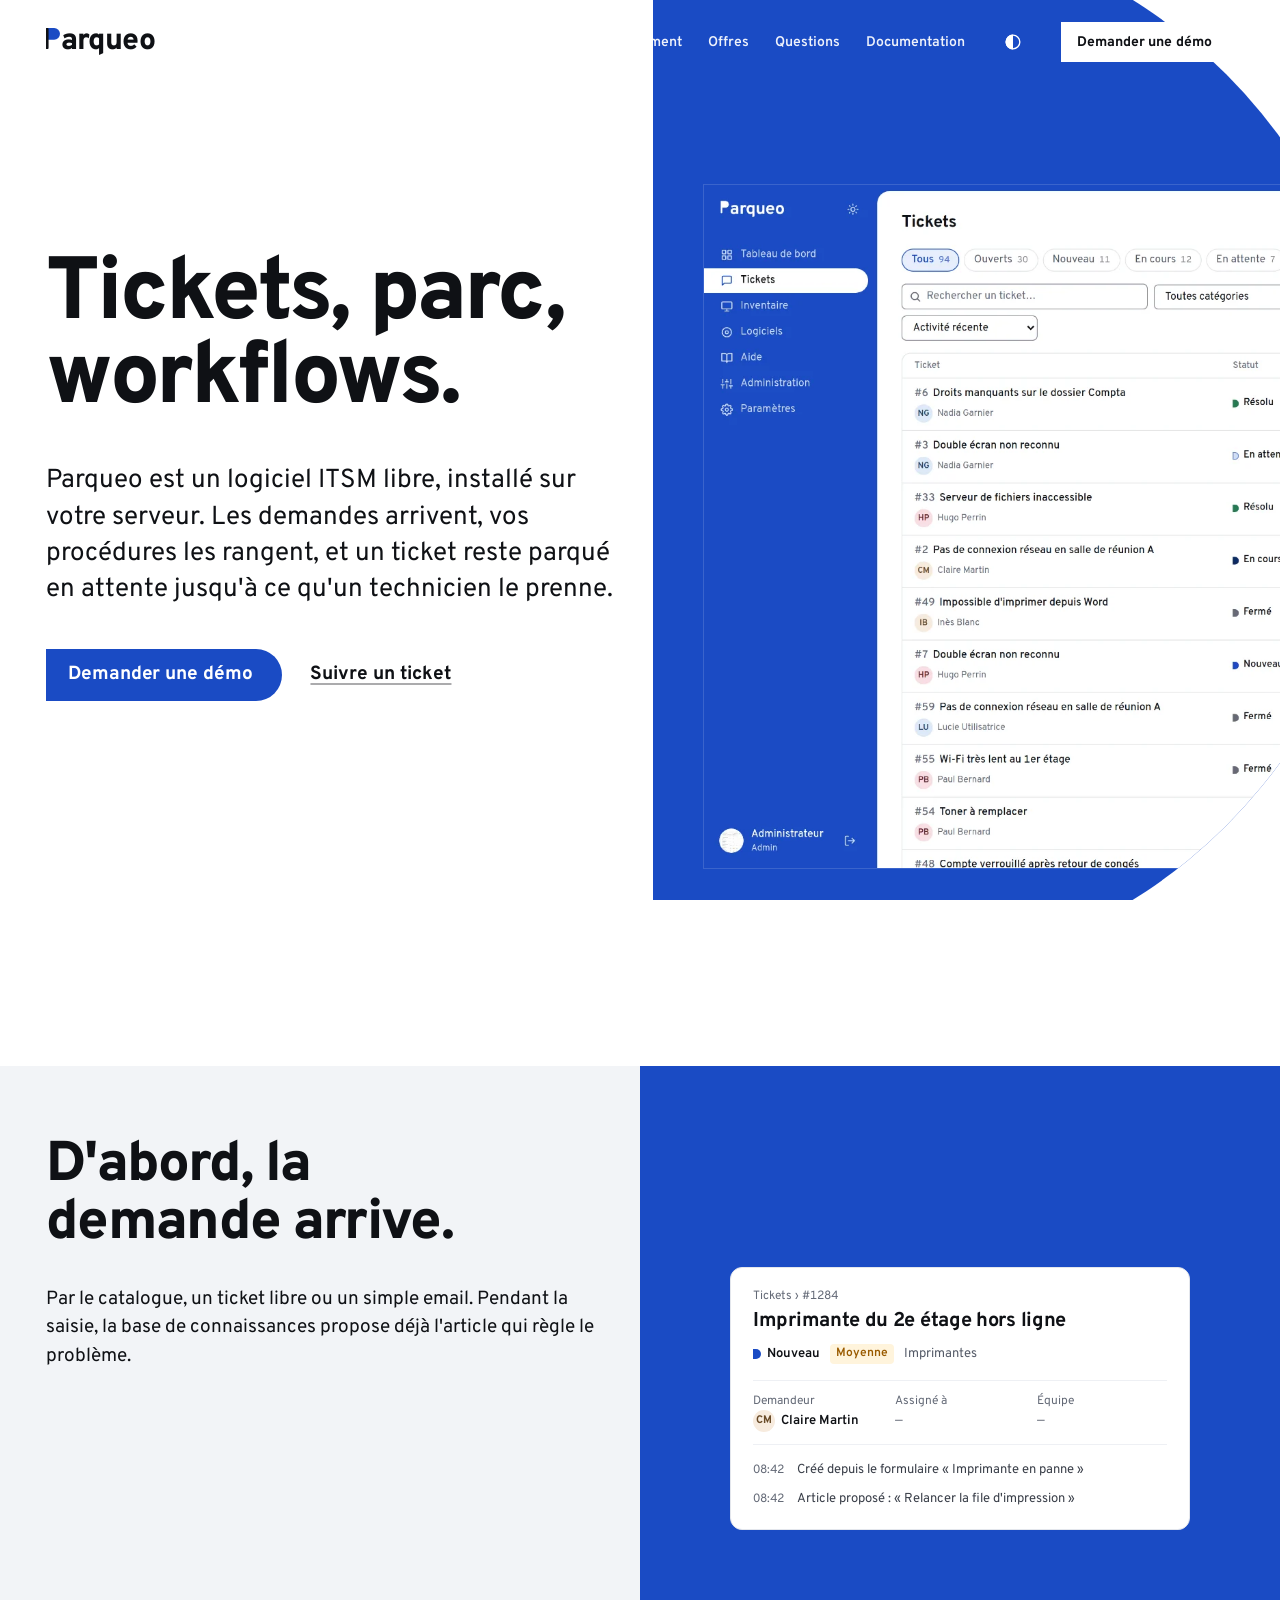
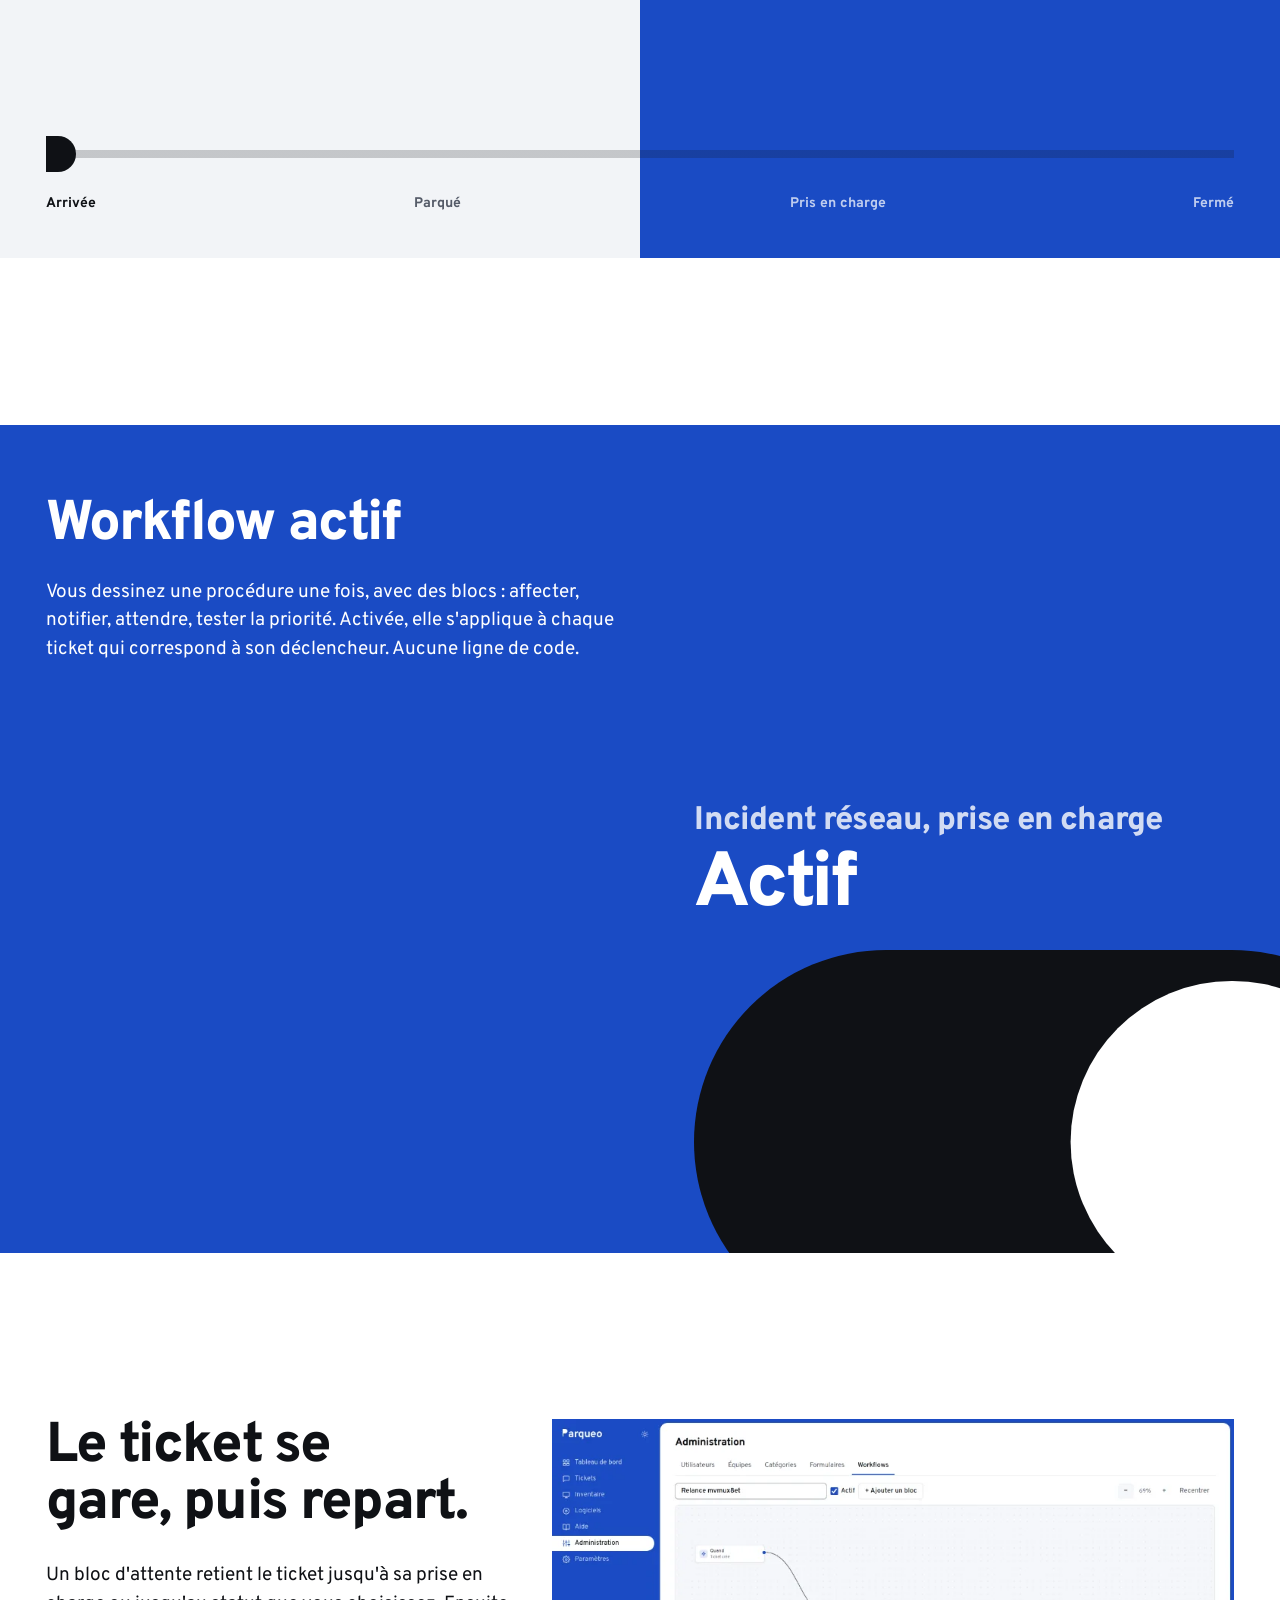
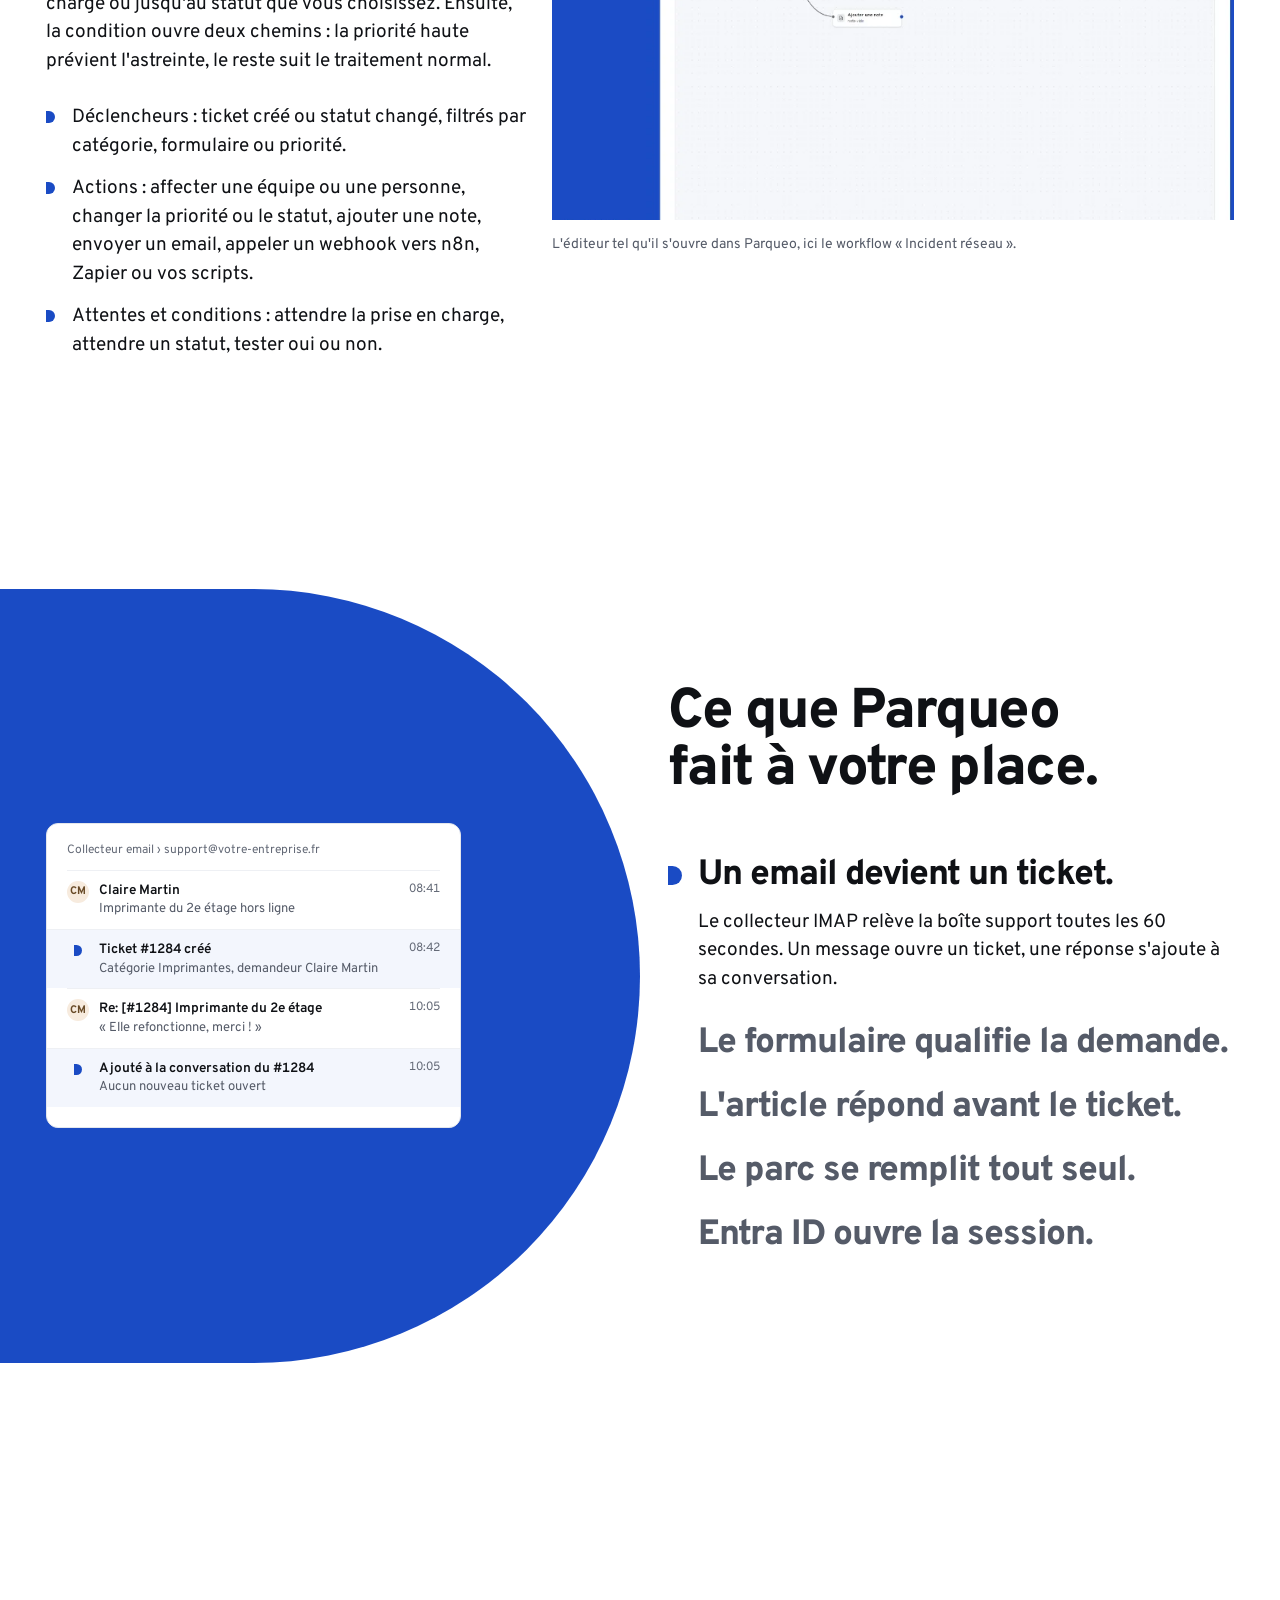
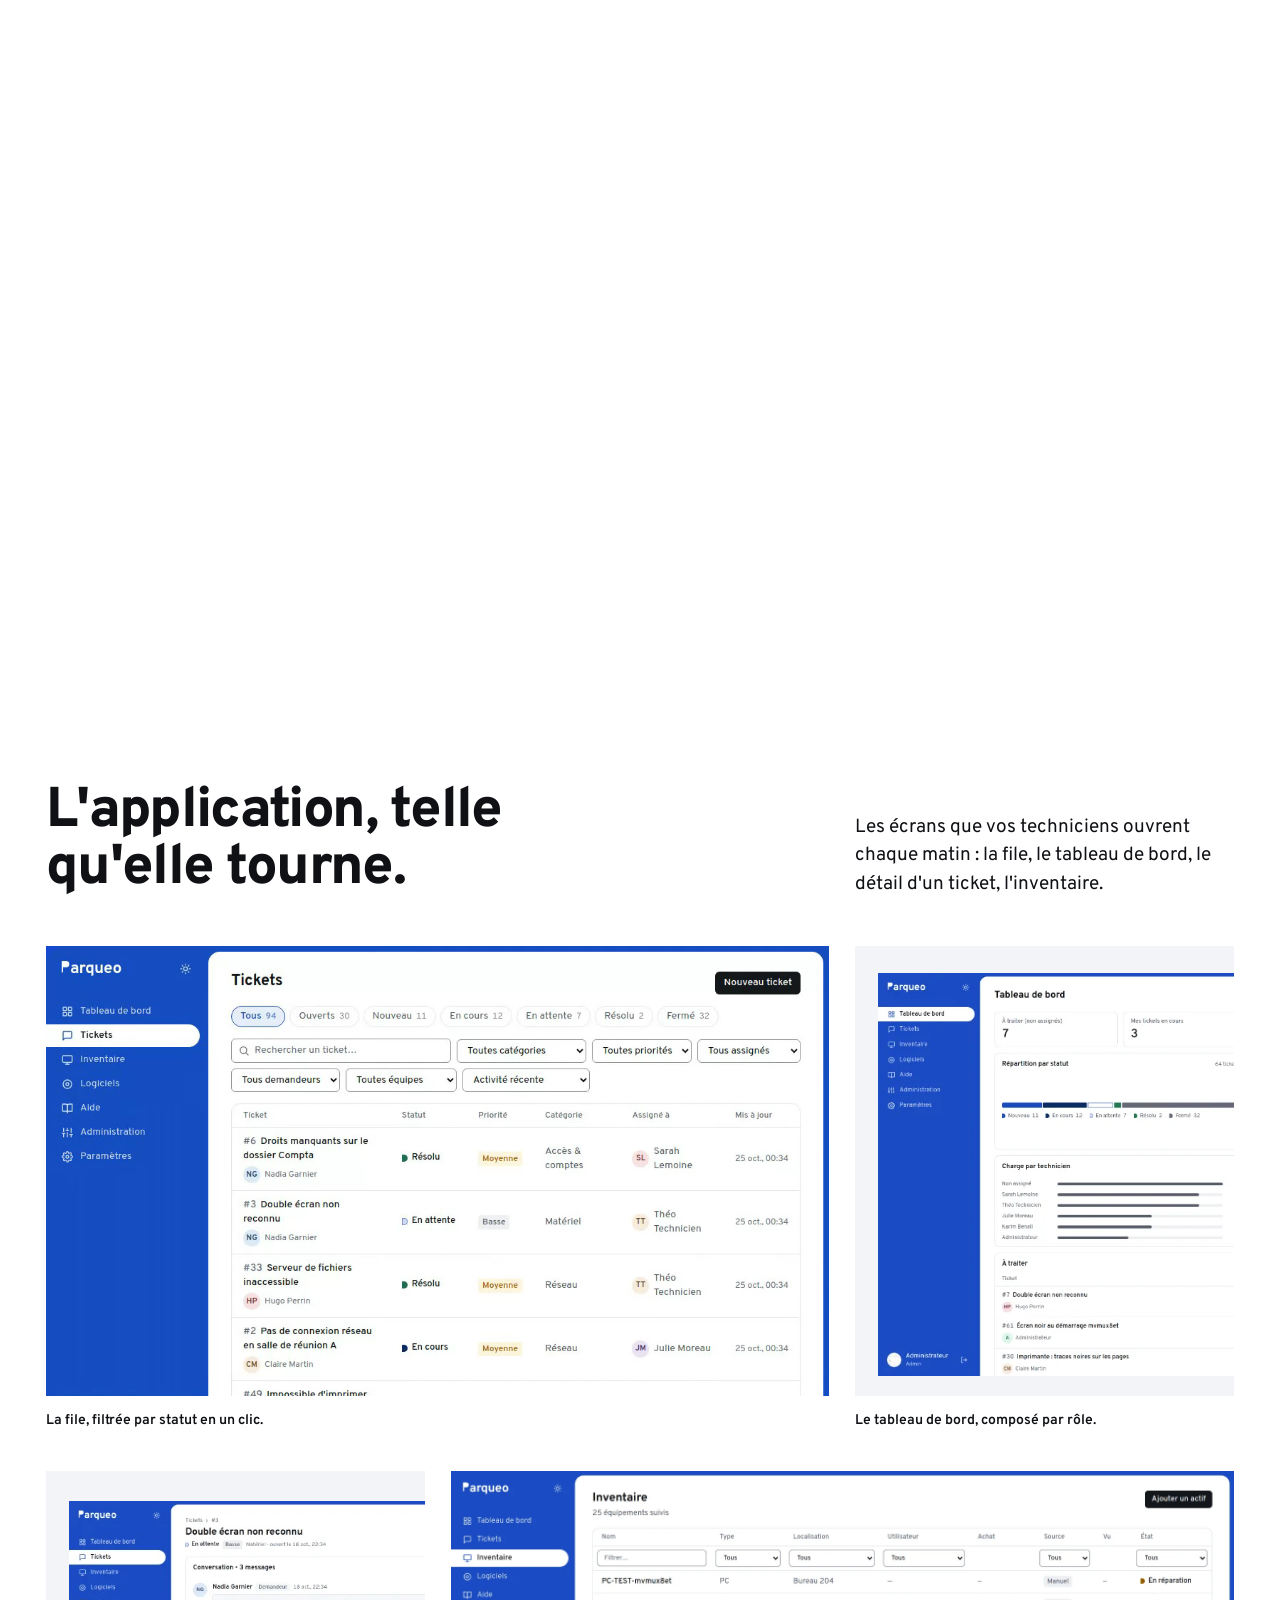
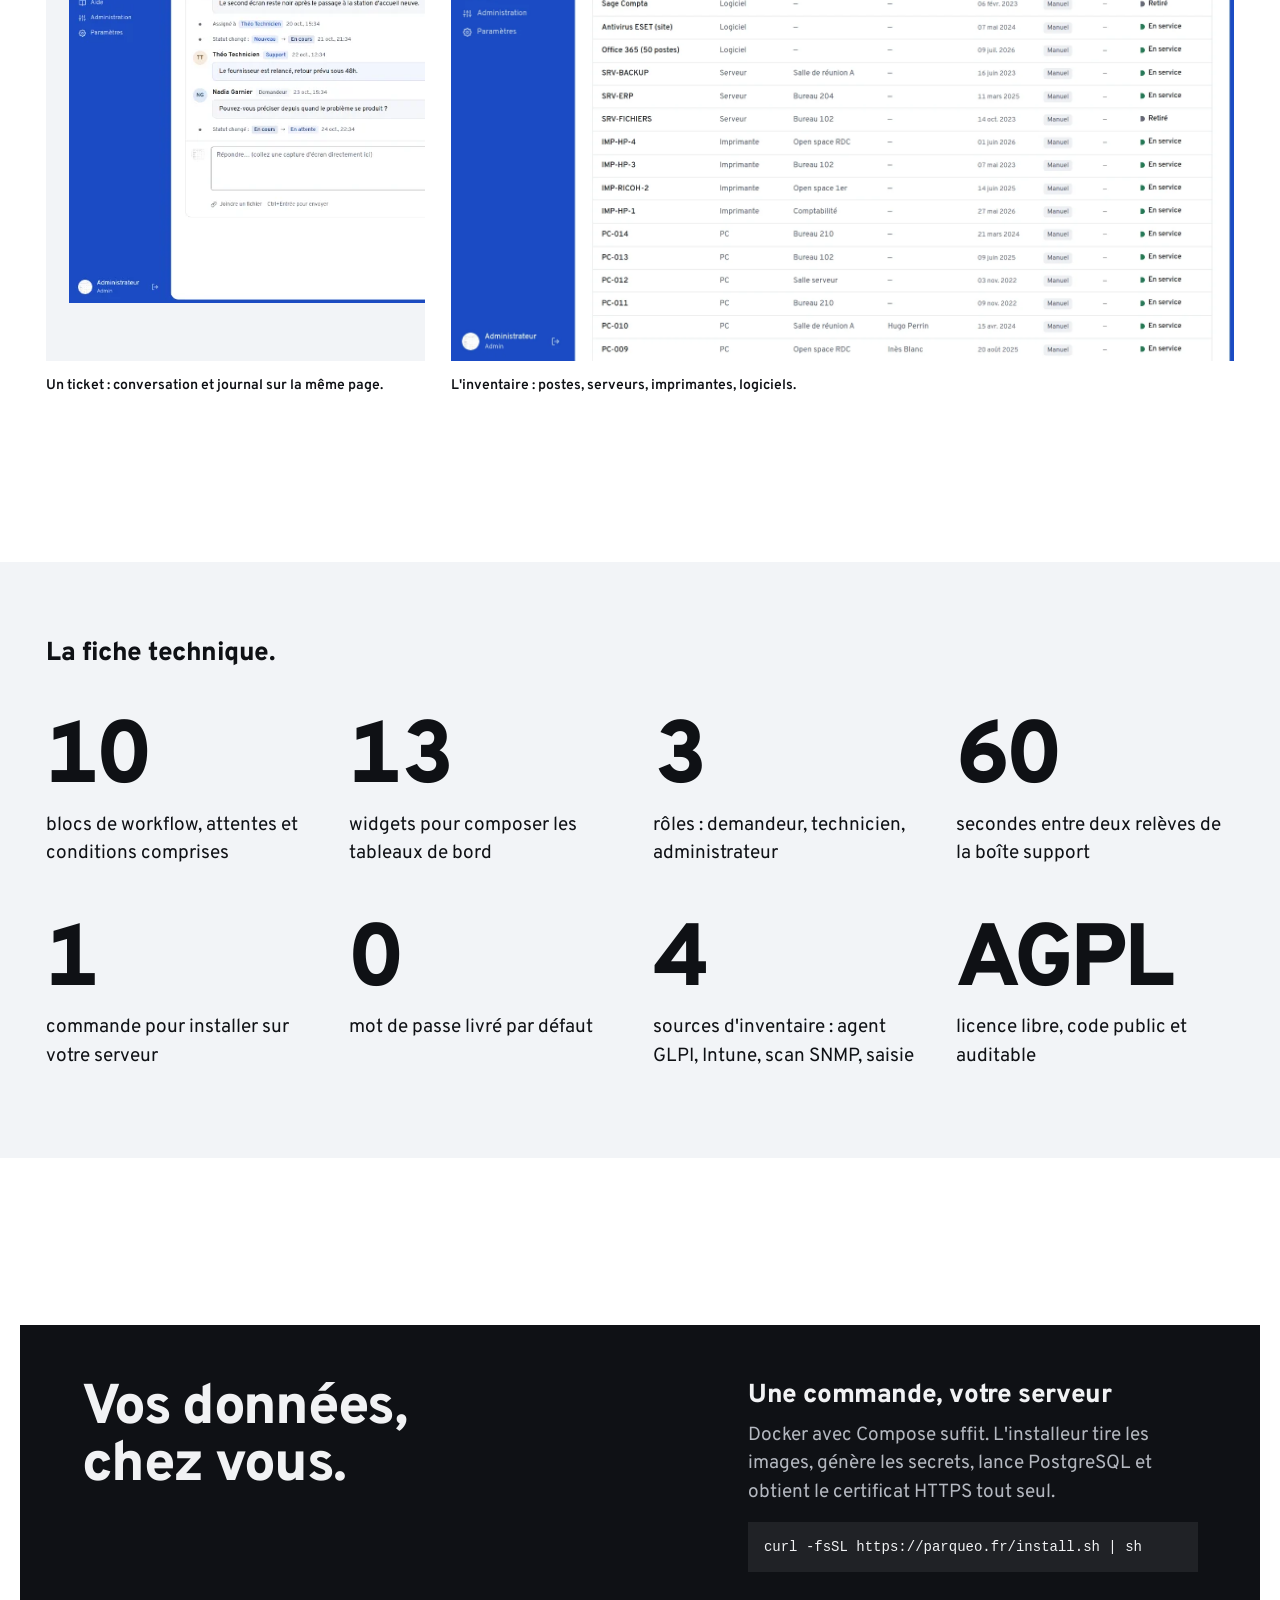
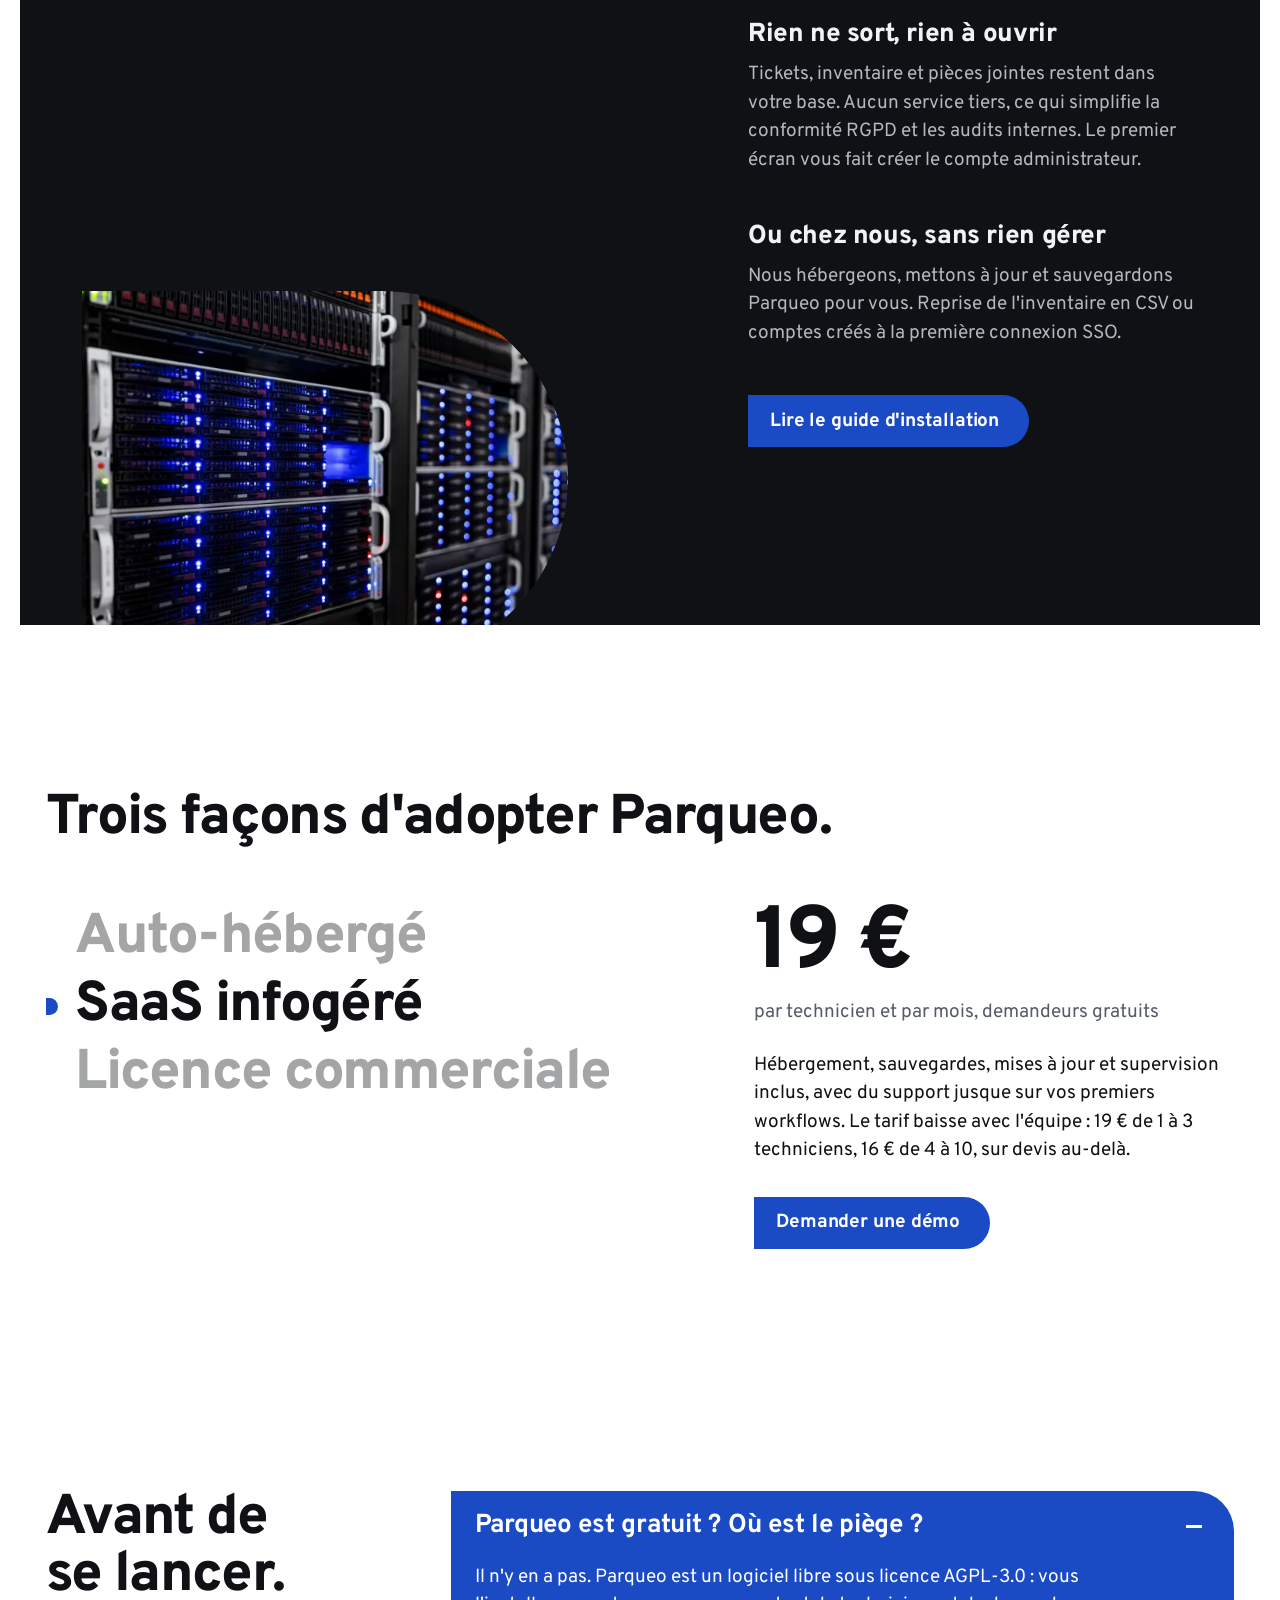
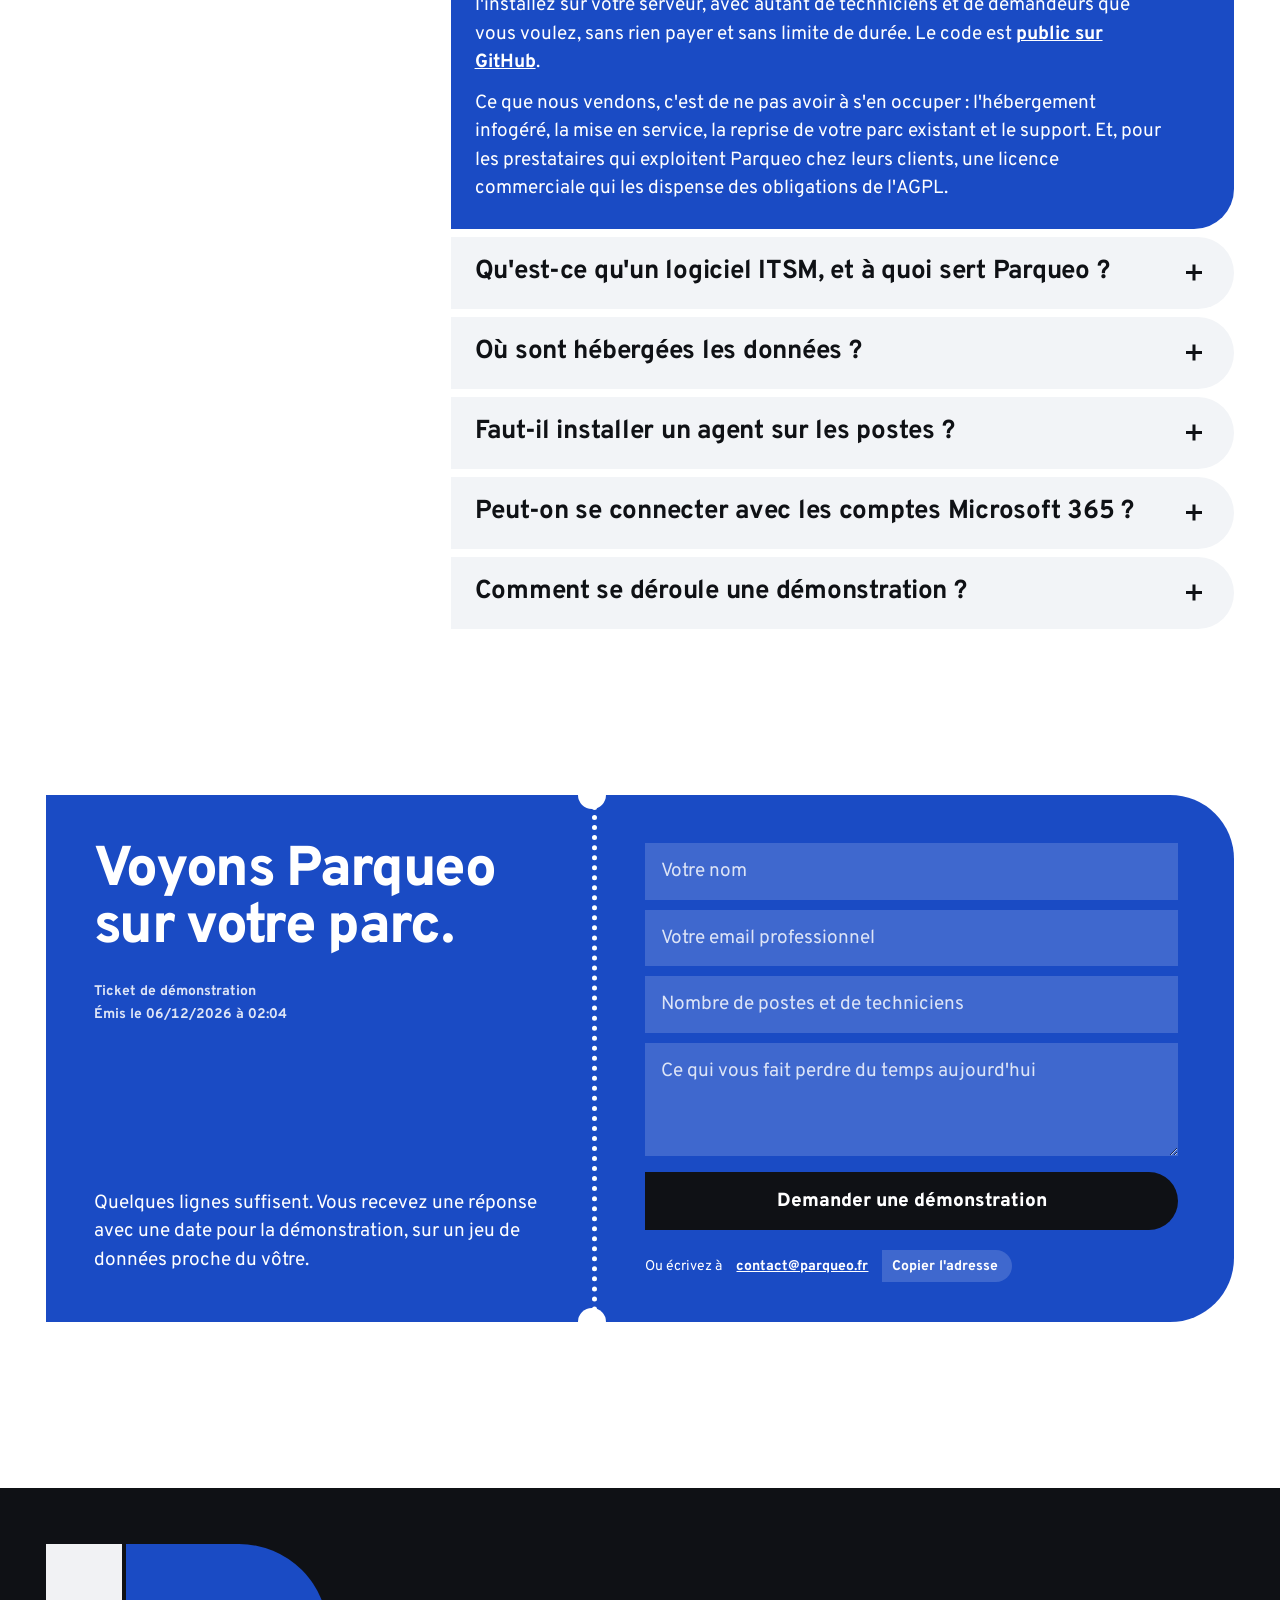
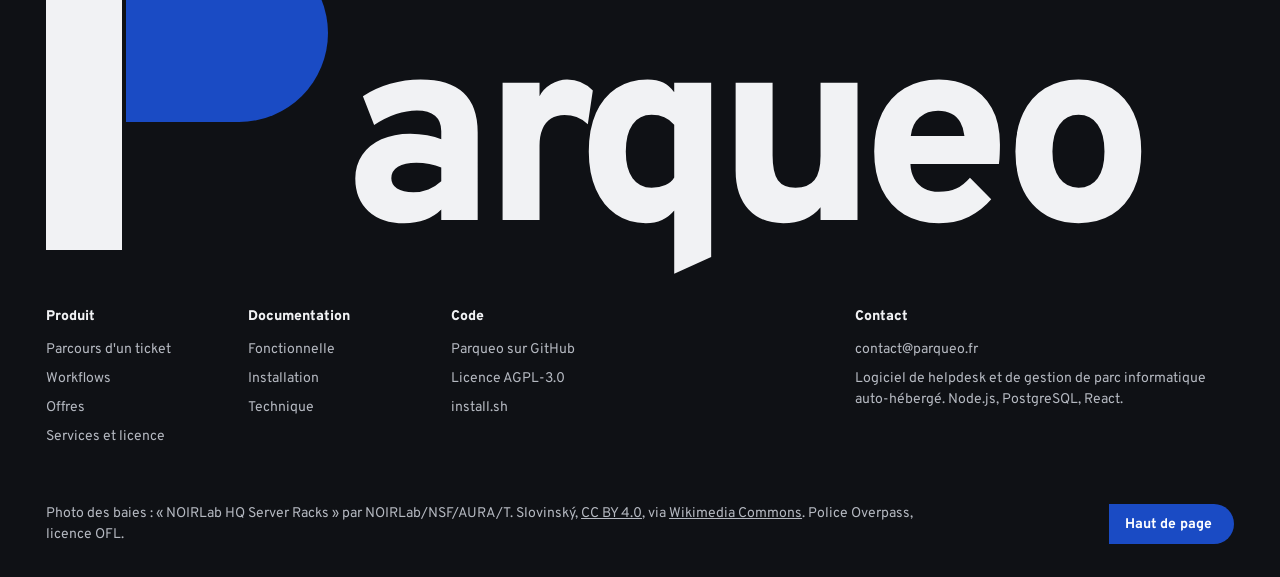
==== commit da76121f: "Captures : l'application avec son nouveau cadre bleu Les captures du site et de la documentation son" ====
--- a/index.html
+++ b/index.html
@@ -446,7 +446,7 @@
     </div>
     <div class="shots">
       <figure class="shot shot-main">
-        <div class="shot-frame"><video src="img/file-tickets.webm" poster="img/file-tickets-poster.webp" width="1100" height="720" muted loop playsinline autoplay preload="none" aria-label="La file de tickets filtrée tour à tour par statut : en attente, nouveau, en cours, puis tous."></video></div>
+        <div class="shot-frame"><video src="img/file-tickets.webm" poster="img/file-tickets-poster.webp" width="1100" height="632" muted loop playsinline autoplay preload="none" aria-label="La file de tickets filtrée tour à tour par statut : en attente, nouveau, en cours, puis tous."></video></div>
         <figcaption>La file, filtrée par statut en un clic.</figcaption>
       </figure>
       <figure class="shot shot-side">
--- a/styles.css
+++ b/styles.css
@@ -535,8 +535,8 @@
 .shot-side { grid-column: span 4; }
 .shot-frame { position: relative; display: block; overflow: hidden; background: var(--surface); }
 .shot-main .shot-frame { aspect-ratio: 16 / 10; }
-/* La vidéo est rognée en bas : certaines images de l'enregistrement y ont une bande grise. */
-.shot-main .shot-frame:has(video) { aspect-ratio: 16 / 9; }
+/* La vidéo est un peu plus large que les captures (1100 × 632). */
+.shot-main .shot-frame:has(video) { aspect-ratio: 1100 / 632; }
 .shot-frame img, .shot-frame video {
   position: absolute; inset: 0; width: 100%; height: 100%; max-width: none;
   object-fit: cover; object-position: left top;
